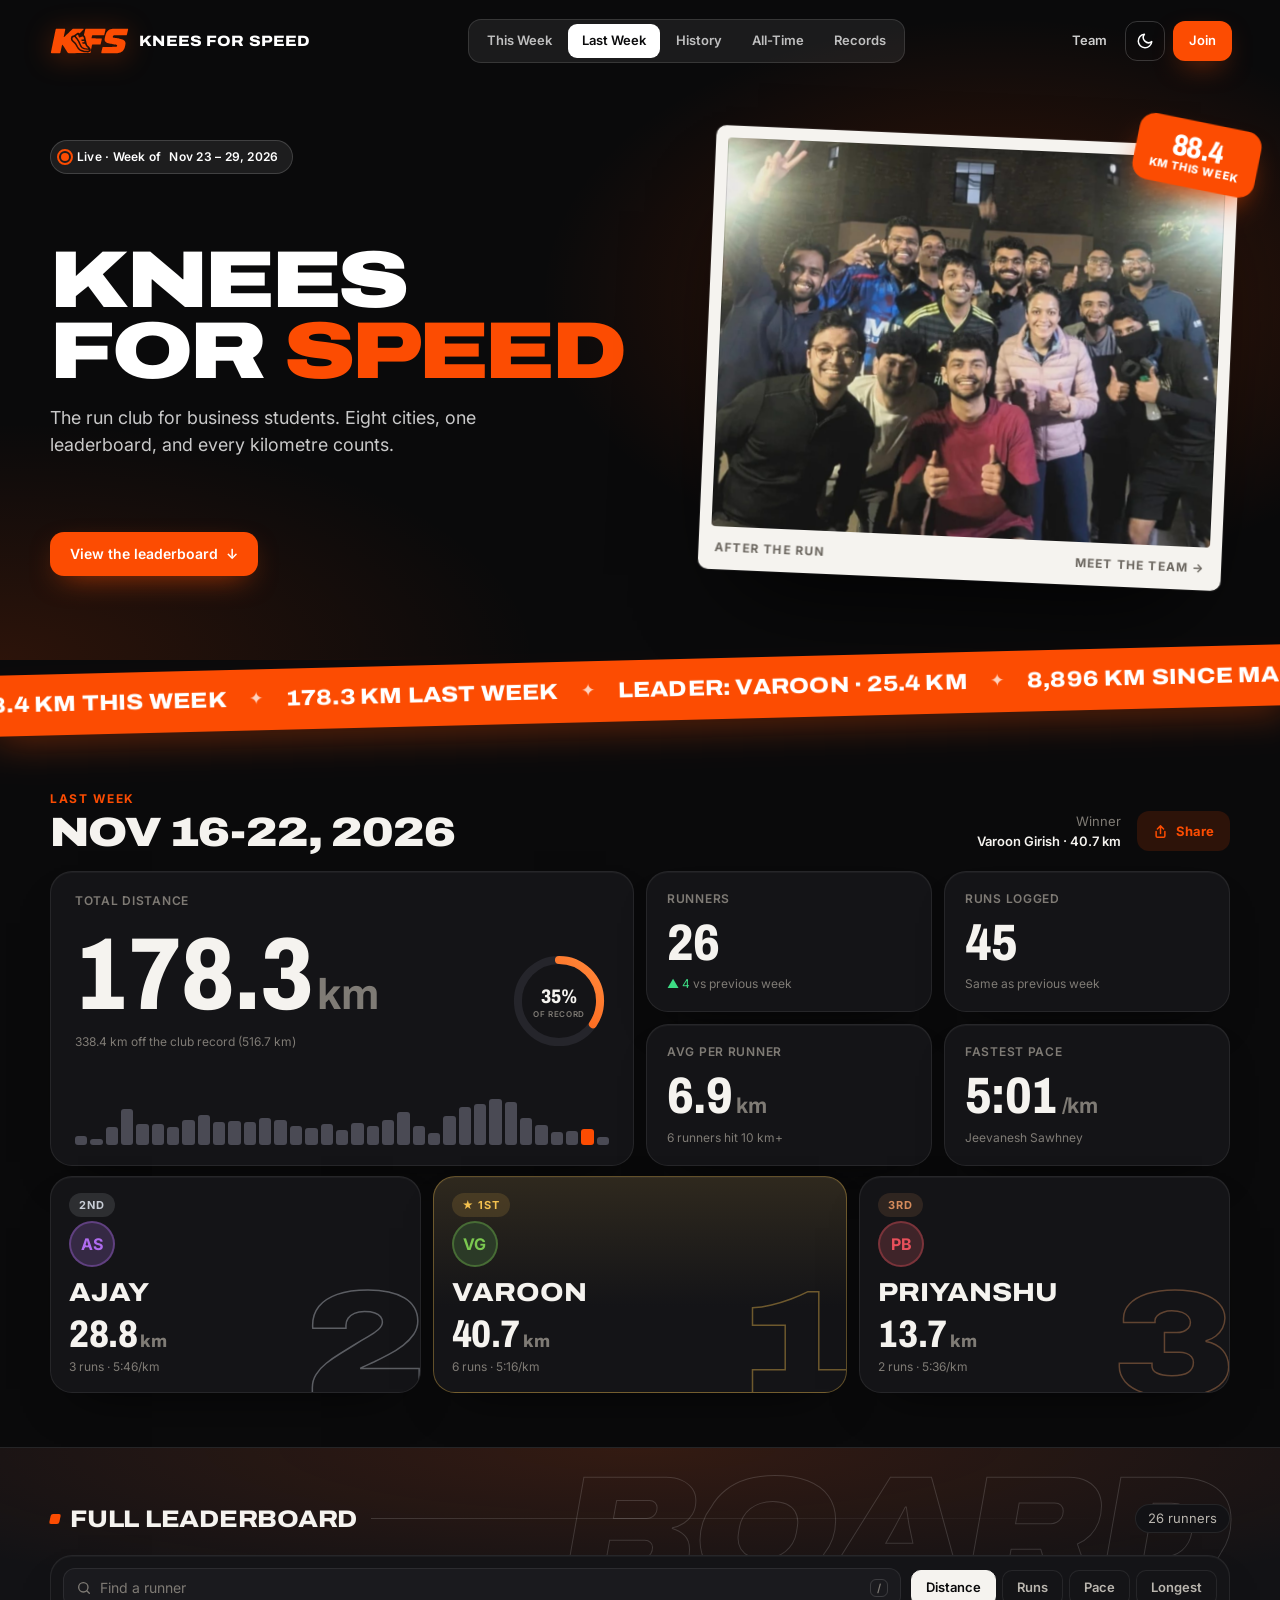
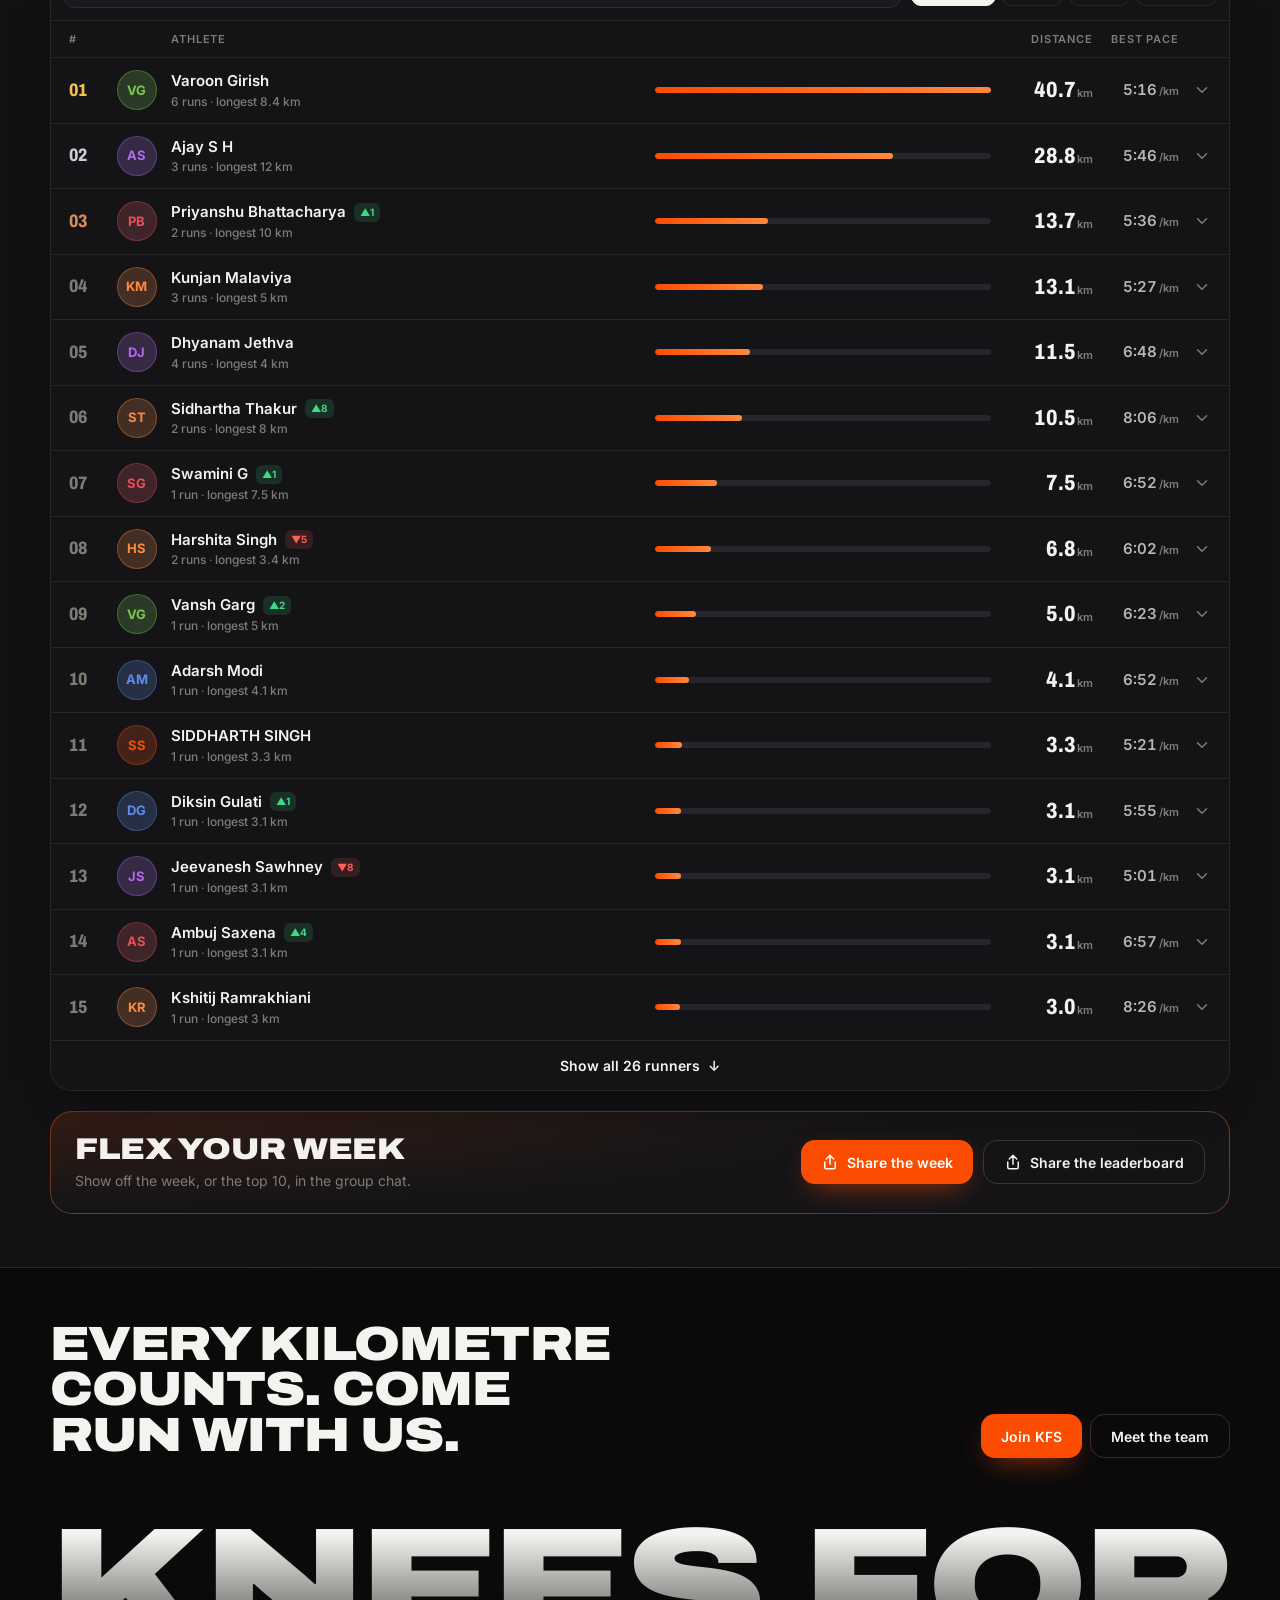
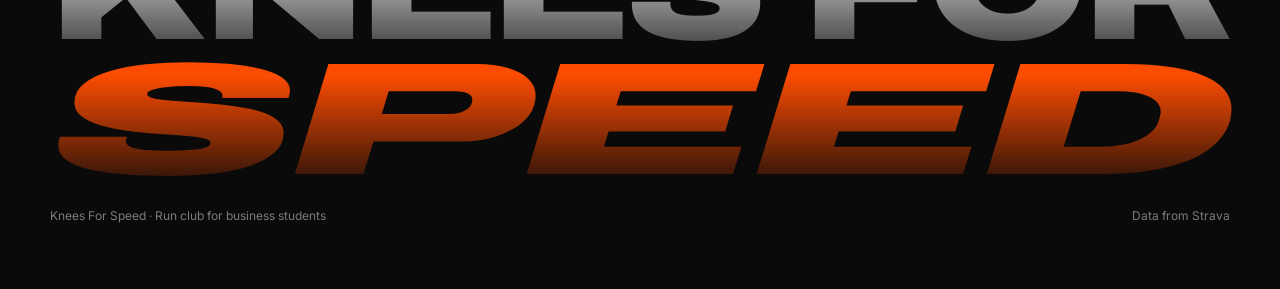
==== index.html @ 9048d0c8 "auto: leaderboard update 2026-11-26" ====
<!DOCTYPE html>
<html lang="en" data-theme="dark">
<head>
<meta charset="UTF-8">
<meta name="viewport" content="width=device-width, initial-scale=1.0, viewport-fit=cover">
<title>Knees For Speed – Leaderboard</title>
<meta name="description" content="Knees For Speed: the run club for business students. Weekly leaderboard, club records and all-time stats.">
<meta name="theme-color" content="#0A0A0B">
<link rel="icon" type="image/svg+xml" href="assets/brand/kfs-icon.svg">
<link rel="icon" type="image/png" sizes="32x32" href="assets/brand/kfs-icon-32.png">
<link rel="apple-touch-icon" href="assets/brand/kfs-icon-180.png">
<script>try{var t=localStorage.getItem('kfs2-theme');if(t){document.documentElement.dataset.theme=t;if(t==='light'){var m=document.querySelector('meta[name="theme-color"]');if(m)m.content='#F4F1EC'}}}catch(e){}</script>
<script>try{if(!sessionStorage.getItem('kfs2-intro')&&!matchMedia('(prefers-reduced-motion: reduce)').matches){document.documentElement.classList.add('intro');setTimeout(function(){document.documentElement.classList.remove('intro','intro-leaving')},8000)}}catch(e){}</script>
<!-- Google Analytics: only on the real domain, so localhost previews don't skew stats -->
<script>
  if (location.hostname.endsWith('kneesforspeed.com')) {
    var s = document.createElement('script'); s.async = true; s.src = 'https://www.googletagmanager.com/gtag/js?id=G-J4LDVH8261'; document.head.appendChild(s);
    window.dataLayer = window.dataLayer || [];
    function gtag(){dataLayer.push(arguments);}
    gtag('js', new Date()); gtag('config', 'G-J4LDVH8261');
  }
</script>
<meta property="og:title" content="Knees For Speed – Weekly Leaderboard">
<meta property="og:description" content="Run club for business students. See this week's rankings.">
<meta property="og:image" content="https://github.com/user-attachments/assets/1ad6ab01-41c3-4ac3-8b93-d60dc85ade84">
<meta property="og:url" content="https://kneesforspeed.com">
<meta property="og:type" content="website">
<link rel="preconnect" href="https://fonts.googleapis.com">
<link rel="preconnect" href="https://fonts.gstatic.com" crossorigin>
<link href="https://fonts.googleapis.com/css2?family=Archivo:ital,wdth,wght@0,62..125,400..900;1,62..125,400..900&family=Inter:wght@400;500;600;700&display=swap" rel="stylesheet">
<link rel="stylesheet" href="assets/kfs2.css?v=20261011b">
</head>
<body>
<!-- intro: logo reveal that flies into the nav (assets/intro.js); shown once per visit -->
<div class="intro-screen" aria-hidden="true">
  <div class="intro-lines"><i></i><i></i><i></i><i></i><i></i></div>
  <div class="intro-stage">
    <div class="intro-mark"><img src="assets/brand/kfs-logo.svg" alt="" width="613" height="201"><span class="intro-streak"></span></div>
    <div class="intro-bar"><i></i></div>
  </div>
</div>
<div class="progress" aria-hidden="true"></div>
<div class="top-blur" aria-hidden="true"><i></i><i></i><i></i></div>

<header class="nav">
  <a class="brand" href="./" data-route="home" aria-label="Knees For Speed home">
    <img class="brand-logo" src="assets/brand/kfs-logo.svg" alt="KFS" width="80" height="26"><span class="brand-word">Knees For Speed</span>
  </a>
  <nav class="tabs" data-tabs role="tablist" aria-label="Leaderboards">
    <span class="tabs-ind" aria-hidden="true"></span>
    <button class="tab" role="tab" data-route="this-week">This Week</button>
    <button class="tab" role="tab" data-route="last-week">Last Week</button>
    <button class="tab" role="tab" data-route="history">History</button>
    <button class="tab" role="tab" data-route="all-time">All-Time</button>
    <button class="tab" role="tab" data-route="records">Records</button>
  </nav>
  <div class="nav-actions">
    <a class="nav-team" href="team.html">Team</a>
    <button class="icon-btn" data-theme-toggle aria-label="Switch light / dark mode" title="Morning run mode">
      <svg class="theme-moon" viewBox="0 0 24 24" fill="none" stroke="currentColor" stroke-width="2" stroke-linecap="round" stroke-linejoin="round"><path d="M21 12.8A9 9 0 1 1 11.2 3a7 7 0 0 0 9.8 9.8z"/></svg>
      <svg class="theme-sun" viewBox="0 0 24 24" fill="none" stroke="currentColor" stroke-width="2" stroke-linecap="round"><circle cx="12" cy="12" r="4"/><path d="M12 2v2M12 20v2M4.9 4.9l1.4 1.4M17.7 17.7l1.4 1.4M2 12h2M20 12h2M4.9 19.1l1.4-1.4M17.7 6.3l1.4-1.4"/></svg>
    </button>
    <button class="btn btn-primary btn-sm magnetic" data-open="join">Join</button>
  </div>
</header>

<section class="hero" aria-label="Knees For Speed">
  <div class="hero-inner">
    <div class="hero-copy">
      <div class="live-chip fade-up" style="--d:.1s"><span class="pulse"></span>Live · Week of <span data-badge></span></div>
      <div class="hero-head">
        <h1 class="hero-title" data-split data-fit-title="196" aria-label="Knees For Speed">
          <span class="line" aria-hidden="true">Knees</span>
          <span class="line" aria-hidden="true">For <span class="accent">Speed</span></span>
        </h1>
        <p class="hero-sub fade-up" style="--d:.7s">The run club for business students. Eight cities, one leaderboard, and every kilometre counts.</p>
      </div>
      <div class="hero-ctas fade-up" style="--d:.85s">
        <a class="btn btn-primary magnetic" href="./" data-route="home">View the leaderboard <span class="arrow">↓</span></a>
      </div>
    </div>
    <figure class="hero-frame">
      <img src="images/hero-group.jpg" alt="Runners from a KFS group run" width="1079" height="841" fetchpriority="high" onerror="this.closest('figure').remove()">
      <figcaption><span>After the run</span><a class="frame-link" href="team.html">Meet the team →</a></figcaption>
      <span class="frame-sticker" data-hero-stat></span>
    </figure>
  </div>
</section>

<div class="marquee" aria-hidden="true"><div class="marquee-track" id="marquee-track"></div></div>

<main class="main" id="main">
  <section class="view" id="view-week" data-view="week" aria-label="This week"></section>
  <section class="view" id="view-last" data-view="last" aria-label="Last week"></section>
  <section class="view" id="view-history" data-view="history" aria-label="History"></section>
  <section class="view" id="view-alltime" data-view="alltime" aria-label="All-time"></section>
  <section class="view" id="view-records" data-view="records" aria-label="Records"></section>
</main>

<footer class="footer">
  <div class="footer-inner">
    <div class="footer-top">
      <div class="footer-cta">Every kilometre counts. Come run with us.</div>
      <div class="footer-links">
        <button class="btn btn-primary magnetic" data-open="join">Join KFS</button>
        <a class="btn btn-ghost" href="team.html">Meet the team</a>
      </div>
    </div>
    <div class="footer-word" aria-hidden="true"><span class="fw-line" data-fit>Knees For</span><span class="fw-line" data-fit="stretch">Speed</span></div>
    <div class="footer-meta"><span>Knees For Speed · Run club for business students</span><span>Data from Strava</span></div>
  </div>
</footer>

<nav class="tabbar" data-tabs role="tablist" aria-label="Leaderboards">
  <span class="tabbar-ind" aria-hidden="true"></span>
  <button class="tb" role="tab" data-route="this-week"><svg viewBox="0 0 24 24" fill="none" stroke="currentColor" stroke-width="1.8" stroke-linecap="round" stroke-linejoin="round"><path d="M13 4a1.5 1.5 0 1 0 3 0 1.5 1.5 0 0 0-3 0M7 21l3-4 2.5 1L14 14l3 2 3-1M9.5 12 11 8l3.5 1.5L17 13M11 8 7 9.5 6 13"/></svg>This week</button>
  <button class="tb" role="tab" data-route="last-week"><svg viewBox="0 0 24 24" fill="none" stroke="currentColor" stroke-width="1.8" stroke-linecap="round" stroke-linejoin="round"><path d="M3 12a9 9 0 1 0 3-6.7L3 8"/><path d="M3 3v5h5M12 7v5l3 2"/></svg>Last week</button>
  <button class="tb" role="tab" data-route="history"><svg viewBox="0 0 24 24" fill="none" stroke="currentColor" stroke-width="1.8" stroke-linecap="round"><path d="M4 20V10M10 20V4M16 20v-8M22 20H2"/></svg>History</button>
  <button class="tb" role="tab" data-route="all-time"><svg viewBox="0 0 24 24" fill="none" stroke="currentColor" stroke-width="1.8" stroke-linecap="round" stroke-linejoin="round"><circle cx="12" cy="12" r="9"/><path d="M3 12h18M12 3a14 14 0 0 1 0 18M12 3a14 14 0 0 0 0 18"/></svg>All-time</button>
  <button class="tb" role="tab" data-route="records"><svg viewBox="0 0 24 24" fill="none" stroke="currentColor" stroke-width="1.8" stroke-linecap="round" stroke-linejoin="round"><path d="M8 21h8M12 17v4M7 4h10v5a5 5 0 0 1-10 0V4zM17 6h3v1a3 3 0 0 1-3 3M7 6H4v1a3 3 0 0 0 3 3"/></svg>Records</button>
</nav>

<div class="sheet-overlay" id="join" role="dialog" aria-modal="true" aria-labelledby="join-title">
  <div class="sheet" tabindex="-1">
    <div class="sheet-grab" aria-hidden="true"></div>
    <button class="icon-btn sheet-close" data-close aria-label="Close"><svg viewBox="0 0 24 24" fill="none" stroke="currentColor" stroke-width="2" stroke-linecap="round"><path d="M18 6 6 18M6 6l12 12"/></svg></button>
    <div class="sheet-title" id="join-title">Join KFS</div>
    <div class="sheet-sub">Business school run club · 8 cities · growing weekly</div>
    <a class="join-opt" href="https://strava.app.link/9Sa62cOuVYb" target="_blank" rel="noopener" style="--c:#FC4C02">
      <span class="join-ico"><svg viewBox="0 0 24 24" fill="#FC4C02"><path d="M15.387 17.944l-2.089-4.116h-3.065L15.387 24l5.15-10.172h-3.066m-7.008-5.599l2.836 5.598h4.172L10.463 0l-7 13.828h4.169"/></svg></span>
      <span class="join-txt"><b>Join the leaderboard</b><span>Follow KFS on Strava. Your runs get tracked automatically.</span></span>
      <span class="join-arrow">→</span>
    </a>
    <a class="join-opt" href="https://chat.whatsapp.com/DvPdRcacuMw9NPap6H95aM?mode=hqrt3" target="_blank" rel="noopener" style="--c:#25D366">
      <span class="join-ico"><svg viewBox="0 0 24 24" fill="#25D366"><path d="M17.472 14.382c-.297-.149-1.758-.867-2.03-.967-.273-.099-.471-.148-.67.15-.197.297-.767.966-.94 1.164-.173.199-.347.223-.644.075-.297-.15-1.255-.463-2.39-1.475-.883-.788-1.48-1.761-1.653-2.059-.173-.297-.018-.458.13-.606.134-.133.298-.347.446-.52.149-.174.198-.298.298-.497.099-.198.05-.371-.025-.52-.075-.149-.669-1.612-.916-2.207-.242-.579-.487-.5-.669-.51-.173-.008-.371-.01-.57-.01-.198 0-.52.074-.792.372-.272.297-1.04 1.016-1.04 2.479 0 1.462 1.065 2.875 1.213 3.074.149.198 2.096 3.2 5.077 4.487.709.306 1.262.489 1.694.625.712.227 1.36.195 1.871.118.571-.085 1.758-.719 2.006-1.413.248-.694.248-1.289.173-1.413-.074-.124-.272-.198-.57-.347m-5.421 7.403h-.004a9.87 9.87 0 01-5.031-1.378l-.361-.214-3.741.982.998-3.648-.235-.374a9.86 9.86 0 01-1.51-5.26c.001-5.45 4.436-9.884 9.888-9.884 2.64 0 5.122 1.03 6.988 2.898a9.825 9.825 0 012.893 6.994c-.003 5.45-4.437 9.884-9.885 9.884m8.413-18.297A11.815 11.815 0 0012.05 0C5.495 0 .16 5.335.157 11.892c0 2.096.547 4.142 1.588 5.945L.057 24l6.305-1.654a11.882 11.882 0 005.683 1.448h.005c6.554 0 11.89-5.335 11.893-11.893a11.821 11.821 0 00-3.48-8.413z"/></svg></span>
      <span class="join-txt"><b>Weekly updates</b><span>WhatsApp community for leaderboard drops and run chat.</span></span>
      <span class="join-arrow">→</span>
    </a>
    <a class="join-opt" href="https://www.instagram.com/knees_for_speed_" target="_blank" rel="noopener" style="--c:#E1306C">
      <span class="join-ico"><svg viewBox="0 0 24 24" fill="#E1306C"><path d="M12 2.163c3.204 0 3.584.012 4.85.07 3.252.148 4.771 1.691 4.919 4.919.058 1.265.069 1.645.069 4.849 0 3.205-.012 3.584-.069 4.849-.149 3.225-1.664 4.771-4.919 4.919-1.266.058-1.644.07-4.85.07-3.204 0-3.584-.012-4.849-.07-3.26-.149-4.771-1.699-4.919-4.92-.058-1.265-.07-1.644-.07-4.849 0-3.204.013-3.583.07-4.849.149-3.227 1.664-4.771 4.919-4.919 1.266-.057 1.645-.069 4.849-.069zm0-2.163c-3.259 0-3.667.014-4.947.072-4.358.2-6.78 2.618-6.98 6.98-.059 1.281-.073 1.689-.073 4.948 0 3.259.014 3.668.072 4.948.2 4.358 2.618 6.78 6.98 6.98 1.281.058 1.689.072 4.948.072 3.259 0 3.668-.014 4.948-.072 4.354-.2 6.782-2.618 6.979-6.98.059-1.28.073-1.689.073-4.948 0-3.259-.014-3.667-.072-4.947-.196-4.354-2.617-6.78-6.979-6.98-1.281-.059-1.69-.073-4.949-.073zm0 5.838c-3.403 0-6.162 2.759-6.162 6.162s2.759 6.163 6.162 6.163 6.162-2.759 6.162-6.163c0-3.403-2.759-6.162-6.162-6.162zm0 10.162c-2.209 0-4-1.79-4-4 0-2.209 1.791-4 4-4s4 1.791 4 4c0 2.21-1.791 4-4 4zm6.406-11.845c-.796 0-1.441.645-1.441 1.44s.645 1.44 1.441 1.44c.795 0 1.439-.645 1.439-1.44s-.644-1.44-1.439-1.44z"/></svg></span>
      <span class="join-txt"><b>Run stories &amp; content</b><span>Run posts, race recaps and club life on Instagram.</span></span>
      <span class="join-arrow">→</span>
    </a>
  </div>
</div>

<!-- share sheet: preview of the week's share card (assets/share.js) -->
<div class="sheet-overlay" id="share" role="dialog" aria-modal="true" aria-labelledby="share-title">
  <div class="sheet share-sheet" tabindex="-1">
    <div class="sheet-grab" aria-hidden="true"></div>
    <button class="icon-btn sheet-close" data-close aria-label="Close"><svg viewBox="0 0 24 24" fill="none" stroke="currentColor" stroke-width="2" stroke-linecap="round"><path d="M18 6 6 18M6 6l12 12"/></svg></button>
    <div class="sheet-title" id="share-title">Flex your week</div>
    <div class="sheet-sub" data-share-sub>Post it, save it, or share it to the family group chat.</div>
    <div class="seg share-seg" role="group" aria-label="Which image" data-share-seg hidden></div>
    <div class="share-preview">
      <button class="icon-btn share-arrow prev" type="button" data-style-prev aria-label="Previous design"><svg viewBox="0 0 24 24" fill="none" stroke="currentColor" stroke-width="2" stroke-linecap="round" stroke-linejoin="round"><path d="m15 18-6-6 6-6"/></svg></button>
      <img data-share-img alt="" draggable="false">
      <button class="icon-btn share-arrow next" type="button" data-style-next aria-label="Next design"><svg viewBox="0 0 24 24" fill="none" stroke="currentColor" stroke-width="2" stroke-linecap="round" stroke-linejoin="round"><path d="m9 18 6-6-6-6"/></svg></button>
    </div>
    <div class="share-pager"><span class="share-dots" data-style-dots></span><span data-style-name aria-live="polite"></span></div>
    <div class="share-actions">
      <button class="btn btn-primary" data-share-native hidden><svg viewBox="0 0 24 24" fill="none" stroke="currentColor" stroke-width="2" stroke-linecap="round" stroke-linejoin="round"><path d="M12 3v12M7 8l5-5 5 5"/><path d="M5 12v7a2 2 0 0 0 2 2h10a2 2 0 0 0 2-2v-7"/></svg>Share</button>
      <button class="btn btn-ghost" data-share-save><svg viewBox="0 0 24 24" fill="none" stroke="currentColor" stroke-width="2" stroke-linecap="round" stroke-linejoin="round"><path d="M12 3v12M7 10l5 5 5-5"/><path d="M5 21h14"/></svg>Save</button>
      <button class="btn btn-ghost" data-share-copy hidden><svg viewBox="0 0 24 24" fill="none" stroke="currentColor" stroke-width="2" stroke-linecap="round" stroke-linejoin="round"><rect x="9" y="9" width="12" height="12" rx="2"/><path d="M5 15V5a2 2 0 0 1 2-2h10"/></svg>Copy</button>
    </div>
    <div class="share-note" data-share-note role="status"></div>
  </div>
</div>

<!-- Data anchors kept in the exact shape scripts/update_leaderboard.py expects
     (week badge + one card per archived week). Hidden; the app reads them. -->
<div id="data-src" hidden>
  <div class="week-badge"><span>Nov 23 – 29, 2026</span></div>
  <!-- hist-source:start -->
    <!-- Week of Oct 5 – 11, 2026 -->
    <!-- Week of Oct 12 – 18, 2026 -->
    <!-- Week of Oct 19 – 25, 2026 -->
    <!-- Week of Oct 26 – Nov 1, 2026 -->
    <!-- Week of Nov 2 – 8, 2026 -->
    <!-- Week of Nov 9 – 15, 2026 -->
    <!-- Week of Nov 16 – 22, 2026 -->
    <div class="hist-week-card" id="hist-week-nov16">
      <div class="hist-week-header" onclick="toggleHistWeek('hist-week-nov16')">
        <div>
          <div class="hist-week-title">Nov 16 – 22, 2026</div>
          <div class="hist-week-meta">
            <span><strong>26</strong> runners</span>
            <span><strong>178.3</strong> km total</span>
            <span><strong>45</strong> runs</span>
          </div>
        </div>
        <span class="hist-chevron">▼</span>
      </div>
      <div class="hist-week-body">
        <div class="board" style="border:none;border-radius:0">
          <div class="board-header">
            <span></span><span>Athlete</span><span>Distance</span>
            <span>Pace</span><span class="col-elev">Elev.</span>
          </div>
          <div id="hist-body-nov16"></div>
        </div>
      </div>
    </div>

    <div class="hist-week-card" id="hist-week-nov9">
      <div class="hist-week-header" onclick="toggleHistWeek('hist-week-nov9')">
        <div>
          <div class="hist-week-title">Nov 9 – 15, 2026</div>
          <div class="hist-week-meta">
            <span><strong>22</strong> runners</span>
            <span><strong>156.1</strong> km total</span>
            <span><strong>45</strong> runs</span>
          </div>
        </div>
        <span class="hist-chevron">▼</span>
      </div>
      <div class="hist-week-body">
        <div class="board" style="border:none;border-radius:0">
          <div class="board-header">
            <span></span><span>Athlete</span><span>Distance</span>
            <span>Pace</span><span class="col-elev">Elev.</span>
          </div>
          <div id="hist-body-nov9"></div>
        </div>
      </div>
    </div>

    <div class="hist-week-card" id="hist-week-nov2">
      <div class="hist-week-header" onclick="toggleHistWeek('hist-week-nov2')">
        <div>
          <div class="hist-week-title">Nov 2 – 8, 2026</div>
          <div class="hist-week-meta">
            <span><strong>17</strong> runners</span>
            <span><strong>137.7</strong> km total</span>
            <span><strong>31</strong> runs</span>
          </div>
        </div>
        <span class="hist-chevron">▼</span>
      </div>
      <div class="hist-week-body">
        <div class="board" style="border:none;border-radius:0">
          <div class="board-header">
            <span></span><span>Athlete</span><span>Distance</span>
            <span>Pace</span><span class="col-elev">Elev.</span>
          </div>
          <div id="hist-body-nov2"></div>
        </div>
      </div>
    </div>

    <div class="hist-week-card" id="hist-week-oct26">
      <div class="hist-week-header" onclick="toggleHistWeek('hist-week-oct26')">
        <div>
          <div class="hist-week-title">Oct 26 – Nov 1, 2026</div>
          <div class="hist-week-meta">
            <span><strong>27</strong> runners</span>
            <span><strong>222.9</strong> km total</span>
            <span><strong>51</strong> runs</span>
          </div>
        </div>
        <span class="hist-chevron">▼</span>
      </div>
      <div class="hist-week-body">
        <div class="board" style="border:none;border-radius:0">
          <div class="board-header">
            <span></span><span>Athlete</span><span>Distance</span>
            <span>Pace</span><span class="col-elev">Elev.</span>
          </div>
          <div id="hist-body-oct26"></div>
        </div>
      </div>
    </div>

    <div class="hist-week-card" id="hist-week-oct19">
      <div class="hist-week-header" onclick="toggleHistWeek('hist-week-oct19')">
        <div>
          <div class="hist-week-title">Oct 19 – 25, 2026</div>
          <div class="hist-week-meta">
            <span><strong>29</strong> runners</span>
            <span><strong>297.9</strong> km total</span>
            <span><strong>60</strong> runs</span>
          </div>
        </div>
        <span class="hist-chevron">▼</span>
      </div>
      <div class="hist-week-body">
        <div class="board" style="border:none;border-radius:0">
          <div class="board-header">
            <span></span><span>Athlete</span><span>Distance</span>
            <span>Pace</span><span class="col-elev">Elev.</span>
          </div>
          <div id="hist-body-oct19"></div>
        </div>
      </div>
    </div>

    <div class="hist-week-card" id="hist-week-oct12">
      <div class="hist-week-header" onclick="toggleHistWeek('hist-week-oct12')">
        <div>
          <div class="hist-week-title">Oct 12 – 18, 2026</div>
          <div class="hist-week-meta">
            <span><strong>46</strong> runners</span>
            <span><strong>480.7</strong> km total</span>
            <span><strong>102</strong> runs</span>
          </div>
        </div>
        <span class="hist-chevron">▼</span>
      </div>
      <div class="hist-week-body">
        <div class="board" style="border:none;border-radius:0">
          <div class="board-header">
            <span></span><span>Athlete</span><span>Distance</span>
            <span>Pace</span><span class="col-elev">Elev.</span>
          </div>
          <div id="hist-body-oct12"></div>
        </div>
      </div>
    </div>

    <div class="hist-week-card" id="hist-week-oct5">
      <div class="hist-week-header" onclick="toggleHistWeek('hist-week-oct5')">
        <div>
          <div class="hist-week-title">Oct 5 – 11, 2026</div>
          <div class="hist-week-meta">
            <span><strong>48</strong> runners</span>
            <span><strong>516.7</strong> km total</span>
            <span><strong>121</strong> runs</span>
          </div>
        </div>
        <span class="hist-chevron">▼</span>
      </div>
      <div class="hist-week-body">
        <div class="board" style="border:none;border-radius:0">
          <div class="board-header">
            <span></span><span>Athlete</span><span>Distance</span>
            <span>Pace</span><span class="col-elev">Elev.</span>
          </div>
          <div id="hist-body-oct5"></div>
        </div>
      </div>
    </div>

    <div class="hist-week-card" id="hist-week-sep28"><div class="hist-week-title">Sep 28 – Oct 4, 2026</div></div>
    <div class="hist-week-card" id="hist-week-sep21"><div class="hist-week-title">Sep 21 – 27, 2026</div></div>
    <div class="hist-week-card" id="hist-week-sep14"><div class="hist-week-title">Sep 14 – 20, 2026</div></div>
    <div class="hist-week-card" id="hist-week-sep7"><div class="hist-week-title">Sep 7 – 13, 2026</div></div>
    <div class="hist-week-card" id="hist-week-aug24"><div class="hist-week-title">Aug 24 – 30, 2026</div></div>
    <div class="hist-week-card" id="hist-week-aug17"><div class="hist-week-title">Aug 17 – 23, 2026</div></div>
    <div class="hist-week-card" id="hist-week-aug10"><div class="hist-week-title">Aug 10 – 16, 2026</div></div>
    <div class="hist-week-card" id="hist-week-aug3"><div class="hist-week-title">Aug 3 – 9, 2026</div></div>
    <div class="hist-week-card" id="hist-week-jul27"><div class="hist-week-title">Jul 27 – Aug 2, 2026</div></div>
    <div class="hist-week-card" id="hist-week-jul20"><div class="hist-week-title">Jul 20 – 26, 2026</div></div>
    <div class="hist-week-card" id="hist-week-jul13"><div class="hist-week-title">Jul 13 – 19, 2026</div></div>
    <div class="hist-week-card" id="hist-week-jul6"><div class="hist-week-title">Jul 6 – 12, 2026</div></div>
    <div class="hist-week-card" id="hist-week-jun29"><div class="hist-week-title">Jun 29 – Jul 5, 2026</div></div>
    <div class="hist-week-card" id="hist-week-jun22"><div class="hist-week-title">Jun 22 – 28, 2026</div></div>
    <div class="hist-week-card" id="hist-week-jun15"><div class="hist-week-title">Jun 15 – 21, 2026</div></div>
    <div class="hist-week-card" id="hist-week-jun8"><div class="hist-week-title">Jun 8 – 14, 2026</div></div>
    <div class="hist-week-card" id="hist-week-jun1"><div class="hist-week-title">Jun 1 – 7, 2026</div></div>
    <div class="hist-week-card" id="hist-week-may25"><div class="hist-week-title">May 25 – 31, 2026</div></div>
    <div class="hist-week-card" id="hist-week-may18"><div class="hist-week-title">May 18 – 24, 2026</div></div>
    <div class="hist-week-card" id="hist-week-may11"><div class="hist-week-title">May 11 – 17, 2026</div></div>
    <div class="hist-week-card" id="hist-week-may4"><div class="hist-week-title">May 4 – 10, 2026</div></div>
    <div class="hist-week-card" id="hist-week-apr27"><div class="hist-week-title">Apr 27 – May 3, 2026</div></div>
    <div class="hist-week-card" id="hist-week-apr20"><div class="hist-week-title">Apr 20 – 26, 2026</div></div>
    <div class="hist-week-card" id="hist-week-apr13"><div class="hist-week-title">Apr 13 – 19, 2026</div></div>
    <div class="hist-week-card" id="hist-week-apr6"><div class="hist-week-title">Apr 6 – 12, 2026</div></div>
    <div class="hist-week-card" id="hist-week-mar30"><div class="hist-week-title">Mar 30 – Apr 5, 2026</div></div>
    <div class="hist-week-card" id="hist-week-mar23"><div class="hist-week-title">Mar 23 – 29, 2026</div></div>  <!-- hist-source:end -->
</div>

<script>
const hofData = {
  speed: {
    "5K":  [{name:"Sidharth Nair",time:1239,timeStr:"20:39",pace:"4:07/km",attempts:[{timeStr:"20:39",pace:"4:07/km"},{timeStr:"21:58",pace:"4:23/km"},{timeStr:"22:32",pace:"4:29/km"},{timeStr:"23:39",pace:"4:43/km"},{timeStr:"23:47",pace:"4:45/km"}]},{name:"Swamini G",time:1359,timeStr:"22:39",pace:"4:31/km",attempts:[{timeStr:"22:39",pace:"4:31/km"},{timeStr:"26:03",pace:"5:12/km"},{timeStr:"29:18",pace:"5:50/km"},{timeStr:"31:13",pace:"6:11/km"},{timeStr:"32:28",pace:"6:28/km"}]},{name:"Bhargav Kumare",time:1380,timeStr:"23:00",pace:"4:36/km",attempts:[{timeStr:"23:00",pace:"4:36/km"},{timeStr:"24:00",pace:"4:48/km"},{timeStr:"26:36",pace:"5:05/km"},{timeStr:"27:00",pace:"4:49/km"},{timeStr:"39:35",pace:"7:55/km"}]},{name:"Abhishek Singh",time:1410,timeStr:"23:30",pace:"4:42/km",attempts:[{timeStr:"23:30",pace:"4:42/km"},{timeStr:"23:47",pace:"4:42/km"},{timeStr:"24:09",pace:"4:38/km"},{timeStr:"24:17",pace:"4:50/km"},{timeStr:"24:23",pace:"4:51/km"}]},{name:"varoon girish",time:1464,timeStr:"24:24",pace:"4:51/km",attempts:[{timeStr:"24:24",pace:"4:51/km"},{timeStr:"24:39",pace:"4:55/km"},{timeStr:"26:30",pace:"5:17/km"},{timeStr:"26:49",pace:"5:21/km"},{timeStr:"34:22",pace:"6:39/km"}]},{name:"Aditya Mudgal",time:1483,timeStr:"24:43",pace:"4:55/km",attempts:[{timeStr:"24:43",pace:"4:55/km"},{timeStr:"26:31",pace:"5:15/km"},{timeStr:"27:31",pace:"5:29/km"},{timeStr:"27:42",pace:"5:30/km"},{timeStr:"29:37",pace:"5:51/km"}]},{name:"Raj Thakrar",time:1497,timeStr:"24:57",pace:"4:59/km",attempts:[{timeStr:"24:57",pace:"4:59/km"},{timeStr:"26:57",pace:"5:23/km"},{timeStr:"31:50",pace:"6:21/km"},{timeStr:"31:52",pace:"6:22/km"},{timeStr:"32:24",pace:"6:24/km"}]},{name:"Jeevanesh Sawhney",time:1498,timeStr:"24:58",pace:"4:59/km",attempts:[{timeStr:"24:58",pace:"4:59/km"},{timeStr:"28:09",pace:"5:28/km"},{timeStr:"30:08",pace:"6:00/km"}]}],
    "10K": [{name:"Sidharth Nair",time:2866,timeStr:"47:46",pace:"4:46/km",attempts:[{timeStr:"47:46",pace:"4:46/km"},{timeStr:"49:23",pace:"4:55/km"},{timeStr:"49:42",pace:"4:57/km"},{timeStr:"49:51",pace:"4:58/km"},{timeStr:"52:10",pace:"5:12/km"}]},{name:"Abhishek Singh",time:2905,timeStr:"48:25",pace:"4:50/km",attempts:[{timeStr:"48:25",pace:"4:50/km"},{timeStr:"50:14",pace:"5:13/km"},{timeStr:"57:41",pace:"5:41/km"},{timeStr:"1:02:52",pace:"6:10/km"}]},{name:"Rishendra Chauhan",time:3128,timeStr:"52:08",pace:"5:12/km",attempts:[{timeStr:"52:08",pace:"5:12/km"},{timeStr:"54:49",pace:"5:28/km"},{timeStr:"55:38",pace:"5:33/km"},{timeStr:"56:07",pace:"5:36/km"},{timeStr:"1:00:00",pace:"5:59/km"}]},{name:"Bhargav Kumare",time:3233,timeStr:"53:53",pace:"5:22/km",attempts:[{timeStr:"53:53",pace:"5:22/km"},{timeStr:"55:22",pace:"5:31/km"},{timeStr:"57:14",pace:"5:43/km"},{timeStr:"58:02",pace:"5:47/km"},{timeStr:"59:20",pace:"5:54/km"}]},{name:"Niranjan Neelakantan",time:3317,timeStr:"55:17",pace:"5:31/km",attempts:[{timeStr:"55:17",pace:"5:31/km"},{timeStr:"1:00:37",pace:"6:03/km"},{timeStr:"1:01:10",pace:"6:02/km"},{timeStr:"1:05:40",pace:"6:33/km"}]},{name:"Priyanshu Bhattacharya",time:3366,timeStr:"56:06",pace:"5:36/km",attempts:[{timeStr:"56:06",pace:"5:36/km"}]},{name:"Jeevanesh Sawhney",time:3401,timeStr:"56:41",pace:"5:30/km",attempts:[{timeStr:"56:41",pace:"5:30/km"}]},{name:"Raj Thakrar",time:3416,timeStr:"56:56",pace:"5:41/km",attempts:[{timeStr:"56:56",pace:"5:41/km"},{timeStr:"1:00:00",pace:"6:00/km"},{timeStr:"2:18:00",pace:"13:24/km"}]}],
    "21K": [{name:"Sidharth Nair",time:5901,timeStr:"1:38:21",pace:"4:33/km",attempts:[{timeStr:"1:38:21",pace:"4:33/km"},{timeStr:"1:41:42",pace:"4:49/km"},{timeStr:"1:44:23",pace:"4:56/km"},{timeStr:"1:47:32",pace:"5:05/km"},{timeStr:"1:57:49",pace:"5:34/km"}]},{name:"varoon girish",time:6859,timeStr:"1:54:19",pace:"5:20/km",attempts:[{timeStr:"1:54:19",pace:"5:20/km"}]},{name:"Rishendra Chauhan",time:7226,timeStr:"2:00:26",pace:"5:42/km",attempts:[{timeStr:"2:00:26",pace:"5:42/km"}]},{name:"Ashok Kumar",time:7537,timeStr:"2:05:37",pace:"5:57/km",attempts:[{timeStr:"2:05:37",pace:"5:57/km"}]},{name:"Bhargav Kumare",time:8095,timeStr:"2:14:55",pace:"6:23/km",attempts:[{timeStr:"2:14:55",pace:"6:23/km"}]},{name:"Rachit Mittal",time:8149,timeStr:"2:15:49",pace:"6:20/km",attempts:[{timeStr:"2:15:49",pace:"6:20/km"}]},{name:"Anurup De",time:8409,timeStr:"2:20:09",pace:"6:31/km",attempts:[{timeStr:"2:20:09",pace:"6:31/km"},{timeStr:"2:41:21",pace:"7:37/km"}]},{name:"Swamini G",time:8467,timeStr:"2:21:07",pace:"6:37/km",attempts:[{timeStr:"2:21:07",pace:"6:37/km"}]}],
    "42K": [{name:"Bhargav Kumare",time:17431,timeStr:"4:50:31",pace:"6:38/km",attempts:[{timeStr:"4:50:31",pace:"6:38/km"}]}]
  },
  individual: {
    longestRun:   [{name:"Bhargav Kumare",val:43.8},{name:"Mihir Pandit",val:27.4},{name:"Sakha Ghotekar",val:23.0}],
    mostKmWeek:   [{name:"varoon girish",val:75.6,week:"Oct 19 – 25, 2026"},{name:"Swadit Chandan",val:52.0,week:"Sep 28 – Oct 4, 2026"},{name:"Bhargav Kumare",val:50.3,week:"Apr 6 – 12, 2026"}],
    mostRunsWeek: [{name:"Devansh Sukhani",val:9,week:"Jun 29 – Jul 5, 2026"},{name:"Saksham G",val:9,week:"Jun 1 – 7, 2026"},{name:"varoon girish",val:8,week:"Oct 19 – 25, 2026"}],
    mostWeeks:    [{name:"Ashok Kumar",val:28},{name:"Rishendra Chauhan",val:26},{name:"Srijan Shrey",val:24}]
  },
  club: {
    bestWeekKm:  {val:516.7,runners:48,week:"Oct 5 – 11, 2026"},
    mostRunners: {val:48,km:516.7,week:"Oct 5 – 11, 2026"}
  }
};
const athletes = [
  { name: "varoon girish", distance: 25.4, runs: 3, longest: 10.2, pace: "5:34", paceVal: 334, avgPace: "5:47", avgPaceVal: 347, elev: "84m", color: "#FC4C02" },
  { name: "Kaushik Karmarkar", distance: 16.8, runs: 1, longest: 16.8, pace: "9:21", paceVal: 561, avgPace: "9:21", avgPaceVal: 561, elev: "272m", color: "#e05c00" },
  { name: "Jeevanesh Sawhney", distance: 6.1, runs: 2, longest: 5.0, pace: "4:52", paceVal: 292, avgPace: "4:57", avgPaceVal: 297, elev: "19m", color: "#d45a00" },
  { name: "Kshitij Ramrakhiani", distance: 5.0, runs: 1, longest: 5.0, pace: "7:12", paceVal: 432, avgPace: "7:12", avgPaceVal: 432, elev: "18m", color: "#c85500" },
  { name: "avaneesh d", distance: 5.0, runs: 1, longest: 5.0, pace: "7:44", paceVal: 464, avgPace: "7:44", avgPaceVal: 464, elev: "15m", color: "#bc5000" },
  { name: "Abhishek Singh", distance: 4.5, runs: 1, longest: 4.5, pace: "5:39", paceVal: 339, avgPace: "5:39", avgPaceVal: 339, elev: "54m", color: "#b04b00" },
  { name: "Sarthak Choudhary", distance: 4.4, runs: 1, longest: 4.4, pace: "5:41", paceVal: 341, avgPace: "5:41", avgPaceVal: 341, elev: "14m", color: "#a44600" },
  { name: "Rishendra Chauhan", distance: 4.1, runs: 1, longest: 4.1, pace: "7:18", paceVal: 438, avgPace: "7:18", avgPaceVal: 438, elev: "--", color: "#984100" },
  { name: "ANUBHAV SINGHAL", distance: 4.0, runs: 2, longest: 2.1, pace: "6:53", paceVal: 413, avgPace: "7:42", avgPaceVal: 462, elev: "8m", color: "#8c3c00" },
  { name: "Srijan Shrey", distance: 3.3, runs: 1, longest: 3.3, pace: "5:41", paceVal: 341, avgPace: "5:41", avgPaceVal: 341, elev: "11m", color: "#803700" },
  { name: "Samaksh Dhingra", distance: 2.5, runs: 1, longest: 2.5, pace: "6:15", paceVal: 375, avgPace: "6:15", avgPaceVal: 375, elev: "10m", color: "#7a3200" },
  { name: "Kunjan Malaviya", distance: 2.2, runs: 1, longest: 2.2, pace: "4:58", paceVal: 298, avgPace: "4:58", avgPaceVal: 298, elev: "7m", color: "#742d00" },
  { name: "Sumit Yadav", distance: 2.1, runs: 2, longest: 1.8, pace: "6:38", paceVal: 398, avgPace: "6:49", avgPaceVal: 409, elev: "12m", color: "#6e2800" },
  { name: "Ajay S H", distance: 1.5, runs: 1, longest: 1.5, pace: "6:21", paceVal: 381, avgPace: "6:21", avgPaceVal: 381, elev: "2m", color: "#682300" },
  { name: "Shivansh Agarwal", distance: 1.0, runs: 1, longest: 1.0, pace: "5:24", paceVal: 324, avgPace: "5:24", avgPaceVal: 324, elev: "4m", color: "#621e00" },
  { name: "Prabhveer Singh Khurana", distance: 0.5, runs: 1, longest: 0.5, pace: "6:04", paceVal: 364, avgPace: "6:04", avgPaceVal: 364, elev: "--", color: "#5c1900" }
];

const prevAthletes = ["varoon girish", "Kaushik Karmarkar", "Kshitij Ramrakhiani", "avaneesh d", "Sarthak Choudhary", "Rishendra Chauhan", "ANUBHAV SINGHAL", "Samaksh Dhingra", "Kunjan Malaviya", "Sumit Yadav", "Ajay S H", "Shivansh Agarwal", "Prabhveer Singh Khurana"];

const historicalWeeks = {
  "hist-week-nov16": {
    sortKey: "distance",
    athletes: [
      { name: "varoon girish", distance: 40.7, runs: 6, longest: 8.4, pace: "5:16", paceVal: 316, avgPace: "5:43", avgPaceVal: 343, elev: "212m" },
      { name: "Ajay S H", distance: 28.8, runs: 3, longest: 12.0, pace: "5:46", paceVal: 346, avgPace: "6:09", avgPaceVal: 369, elev: "74m" },
      { name: "Priyanshu Bhattacharya", distance: 13.7, runs: 2, longest: 10.0, pace: "5:36", paceVal: 336, avgPace: "5:46", avgPaceVal: 346, elev: "41m" },
      { name: "Kunjan Malaviya", distance: 13.1, runs: 3, longest: 5.0, pace: "5:27", paceVal: 327, avgPace: "5:32", avgPaceVal: 332, elev: "41m" },
      { name: "Dhyanam Jethva", distance: 11.5, runs: 4, longest: 4.0, pace: "6:48", paceVal: 408, avgPace: "6:55", avgPaceVal: 415, elev: "66m" },
      { name: "Sidhartha Thakur", distance: 10.5, runs: 2, longest: 8.0, pace: "8:06", paceVal: 486, avgPace: "8:31", avgPaceVal: 511, elev: "313m" },
      { name: "Swamini G", distance: 7.5, runs: 1, longest: 7.5, pace: "6:52", paceVal: 412, avgPace: "6:52", avgPaceVal: 412, elev: "38m" },
      { name: "Harshita Singh", distance: 6.8, runs: 2, longest: 3.4, pace: "6:02", paceVal: 362, avgPace: "6:04", avgPaceVal: 364, elev: "24m" },
      { name: "Vansh Garg", distance: 5.0, runs: 1, longest: 5.0, pace: "6:23", paceVal: 383, avgPace: "6:23", avgPaceVal: 383, elev: "113m" },
      { name: "Adarsh Modi", distance: 4.1, runs: 1, longest: 4.1, pace: "6:52", paceVal: 412, avgPace: "6:52", avgPaceVal: 412, elev: "28m" },
      { name: "SIDDHARTH SINGH", distance: 3.3, runs: 1, longest: 3.3, pace: "5:21", paceVal: 321, avgPace: "5:21", avgPaceVal: 321, elev: "11m" },
      { name: "Diksin Gulati", distance: 3.1, runs: 1, longest: 3.1, pace: "5:55", paceVal: 355, avgPace: "5:55", avgPaceVal: 355, elev: "7m" },
      { name: "Jeevanesh Sawhney", distance: 3.1, runs: 1, longest: 3.1, pace: "5:01", paceVal: 301, avgPace: "5:01", avgPaceVal: 301, elev: "7m" },
      { name: "Ambuj Saxena", distance: 3.1, runs: 1, longest: 3.1, pace: "6:57", paceVal: 417, avgPace: "6:57", avgPaceVal: 417, elev: "9m" },
      { name: "Kshitij Ramrakhiani", distance: 3.0, runs: 1, longest: 3.0, pace: "8:26", paceVal: 506, avgPace: "8:26", avgPaceVal: 506, elev: "28m" },
      { name: "Chandan Biswal", distance: 3.0, runs: 1, longest: 3.0, pace: "5:48", paceVal: 348, avgPace: "5:48", avgPaceVal: 348, elev: "12m" },
      { name: "Sumit Yadav", distance: 2.6, runs: 1, longest: 2.6, pace: "6:43", paceVal: 403, avgPace: "6:43", avgPaceVal: 403, elev: "12m" },
      { name: "Rushika Singh", distance: 2.1, runs: 2, longest: 1.3, pace: "6:22", paceVal: 382, avgPace: "9:46", avgPaceVal: 586, elev: "4m" },
      { name: "Athul Narayanan", distance: 2.0, runs: 2, longest: 1.0, pace: "6:39", paceVal: 399, avgPace: "6:41", avgPaceVal: 401, elev: "6m" },
      { name: "Shivansh Agarwal", distance: 2.0, runs: 1, longest: 2.0, pace: "6:11", paceVal: 371, avgPace: "6:11", avgPaceVal: 371, elev: "7m" },
      { name: "ANUBHAV SINGHAL", distance: 2.0, runs: 1, longest: 2.0, pace: "6:08", paceVal: 368, avgPace: "6:08", avgPaceVal: 368, elev: "8m" },
      { name: "Sonu Thakur", distance: 1.9, runs: 1, longest: 1.9, pace: "5:44", paceVal: 344, avgPace: "5:44", avgPaceVal: 344, elev: "4m" },
      { name: "Sujal Pruthi", distance: 1.8, runs: 1, longest: 1.8, pace: "7:17", paceVal: 437, avgPace: "7:17", avgPaceVal: 437, elev: "--" },
      { name: "avaneesh d", distance: 1.5, runs: 2, longest: 1.4, pace: "7:31", paceVal: 451, avgPace: "8:23", avgPaceVal: 503, elev: "--" },
      { name: "Autri Boruah", distance: 1.2, runs: 2, longest: 0.8, pace: "28:20", paceVal: 1700, avgPace: "31:37", avgPaceVal: 1897, elev: "--" },
      { name: "Prabhveer Singh Khurana", distance: 0.9, runs: 1, longest: 0.9, pace: "7:15", paceVal: 435, avgPace: "7:15", avgPaceVal: 435, elev: "--" }
    ]
  },
  "hist-week-nov9": {
    sortKey: "distance",
    athletes: [
      { name: "Sumit Yadav", distance: 19.5, runs: 5, longest: 5.5, pace: "6:17", paceVal: 377, avgPace: "6:49", avgPaceVal: 409, elev: "559m" },
      { name: "avaneesh d", distance: 18.5, runs: 3, longest: 10.0, pace: "6:43", paceVal: 403, avgPace: "7:12", avgPaceVal: 432, elev: "--" },
      { name: "Harshita Singh", distance: 14.7, runs: 6, longest: 4.1, pace: "5:44", paceVal: 344, avgPace: "6:13", avgPaceVal: 373, elev: "--" },
      { name: "Priyanshu Bhattacharya", distance: 11.8, runs: 3, longest: 5.0, pace: "5:55", paceVal: 355, avgPace: "6:19", avgPaceVal: 379, elev: "21m" },
      { name: "Jeevanesh Sawhney", distance: 10.0, runs: 3, longest: 4.0, pace: "4:38", paceVal: 278, avgPace: "5:00", avgPaceVal: 300, elev: "30m" },
      { name: "Ashok Kumar", distance: 10.0, runs: 1, longest: 10.0, pace: "6:46", paceVal: 406, avgPace: "6:46", avgPaceVal: 406, elev: "8m" },
      { name: "Anurup De", distance: 9.7, runs: 5, longest: 2.8, pace: "5:51", paceVal: 351, avgPace: "6:11", avgPaceVal: 371, elev: "--" },
      { name: "Swamini G", distance: 9.7, runs: 3, longest: 5.1, pace: "6:08", paceVal: 368, avgPace: "6:32", avgPaceVal: 392, elev: "12m" },
      { name: "Rishendra Chauhan", distance: 7.2, runs: 1, longest: 7.2, pace: "7:03", paceVal: 423, avgPace: "7:03", avgPaceVal: 423, elev: "--" },
      { name: "Rishi Raj", distance: 5.6, runs: 2, longest: 5.0, pace: "6:48", paceVal: 408, avgPace: "6:52", avgPaceVal: 412, elev: "15m" },
      { name: "Vansh Garg", distance: 5.5, runs: 1, longest: 5.5, pace: "6:43", paceVal: 403, avgPace: "6:43", avgPaceVal: 403, elev: "153m" },
      { name: "Abhishek Singh", distance: 5.5, runs: 1, longest: 5.5, pace: "5:21", paceVal: 321, avgPace: "5:21", avgPaceVal: 321, elev: "58m" },
      { name: "Diksin Gulati", distance: 4.5, runs: 1, longest: 4.5, pace: "5:55", paceVal: 355, avgPace: "5:55", avgPaceVal: 355, elev: "9m" },
      { name: "Sidhartha Thakur", distance: 3.7, runs: 2, longest: 1.9, pace: "6:34", paceVal: 394, avgPace: "7:14", avgPaceVal: 434, elev: "55m" },
      { name: "Uditansh Bhandari", distance: 3.3, runs: 1, longest: 3.3, pace: "7:05", paceVal: 425, avgPace: "7:05", avgPaceVal: 425, elev: "--" },
      { name: "Awdhesh Gairola", distance: 3.2, runs: 1, longest: 3.2, pace: "6:30", paceVal: 390, avgPace: "6:30", avgPaceVal: 390, elev: "--" },
      { name: "Rushika Singh", distance: 3.1, runs: 1, longest: 3.1, pace: "14:16", paceVal: 856, avgPace: "14:16", avgPaceVal: 856, elev: "--" },
      { name: "Ambuj Saxena", distance: 3.1, runs: 1, longest: 3.1, pace: "7:20", paceVal: 440, avgPace: "7:20", avgPaceVal: 440, elev: "20m" },
      { name: "Sarthak Choudhary", distance: 2.7, runs: 1, longest: 2.7, pace: "6:13", paceVal: 373, avgPace: "6:13", avgPaceVal: 373, elev: "42m" },
      { name: "Vashita Gupta", distance: 2.1, runs: 1, longest: 2.1, pace: "7:11", paceVal: 431, avgPace: "7:11", avgPaceVal: 431, elev: "19m" },
      { name: "Rachit Mittal", distance: 1.5, runs: 1, longest: 1.5, pace: "7:02", paceVal: 422, avgPace: "7:02", avgPaceVal: 422, elev: "--" },
      { name: "Sonu Thakur", distance: 1.2, runs: 1, longest: 1.2, pace: "5:29", paceVal: 329, avgPace: "5:29", avgPaceVal: 329, elev: "19m" }
    ]
  },
  "hist-week-nov2": {
    sortKey: "distance",
    athletes: [
      { name: "varoon girish", distance: 37.7, runs: 5, longest: 8.2, pace: "5:31", paceVal: 331, avgPace: "5:54", avgPaceVal: 354, elev: "155m" },
      { name: "Abhishek Singh", distance: 19.8, runs: 4, longest: 6.5, pace: "5:09", paceVal: 309, avgPace: "5:19", avgPaceVal: 319, elev: "194m" },
      { name: "Sumit Yadav", distance: 17.8, runs: 5, longest: 10.2, pace: "6:36", paceVal: 396, avgPace: "7:14", avgPaceVal: 434, elev: "200m" },
      { name: "Swamini G", distance: 9.0, runs: 2, longest: 5.0, pace: "4:21", paceVal: 261, avgPace: "5:10", avgPaceVal: 310, elev: "3m" },
      { name: "Yash Vardhan singh", distance: 7.9, runs: 1, longest: 7.9, pace: "4:35", paceVal: 275, avgPace: "4:35", avgPaceVal: 275, elev: "69m" },
      { name: "Athul Narayanan", distance: 5.8, runs: 1, longest: 5.8, pace: "5:58", paceVal: 358, avgPace: "5:58", avgPaceVal: 358, elev: "20m" },
      { name: "Ashok Kumar", distance: 5.6, runs: 2, longest: 5.2, pace: "5:59", paceVal: 359, avgPace: "6:12", avgPaceVal: 372, elev: "8m" },
      { name: "Srijan Shrey", distance: 5.0, runs: 1, longest: 5.0, pace: "5:21", paceVal: 321, avgPace: "5:21", avgPaceVal: 321, elev: "20m" },
      { name: "Priyanshu Bhattacharya", distance: 5.0, runs: 1, longest: 5.0, pace: "6:26", paceVal: 386, avgPace: "6:26", avgPaceVal: 386, elev: "6m" },
      { name: "SIDDHARTH SINGH", distance: 4.2, runs: 1, longest: 4.2, pace: "7:08", paceVal: 428, avgPace: "7:08", avgPaceVal: 428, elev: "14m" },
      { name: "Ananya S", distance: 4.1, runs: 1, longest: 4.1, pace: "7:44", paceVal: 464, avgPace: "7:44", avgPaceVal: 464, elev: "14m" },
      { name: "Sidhartha Thakur", distance: 3.8, runs: 1, longest: 3.8, pace: "8:09", paceVal: 489, avgPace: "8:09", avgPaceVal: 489, elev: "7m" },
      { name: "avaneesh d", distance: 3.6, runs: 1, longest: 3.6, pace: "6:58", paceVal: 418, avgPace: "6:58", avgPaceVal: 418, elev: "--" },
      { name: "Sonu Thakur", distance: 3.0, runs: 1, longest: 3.0, pace: "5:49", paceVal: 349, avgPace: "5:49", avgPaceVal: 349, elev: "4m" },
      { name: "Aditya Mudgal", distance: 2.0, runs: 1, longest: 2.0, pace: "5:27", paceVal: 327, avgPace: "5:27", avgPaceVal: 327, elev: "--" },
      { name: "Rushika Singh", distance: 1.9, runs: 2, longest: 1.0, pace: "17:06", paceVal: 1026, avgPace: "20:25", avgPaceVal: 1225, elev: "--" },
      { name: "Anurup De", distance: 1.5, runs: 1, longest: 1.5, pace: "6:32", paceVal: 392, avgPace: "6:32", avgPaceVal: 392, elev: "--" }
    ]
  },
  "hist-week-oct26": {
    sortKey: "distance",
    athletes: [
      { name: "varoon girish", distance: 51.9, runs: 6, longest: 12.1, pace: "5:30", paceVal: 330, avgPace: "5:59", avgPaceVal: 359, elev: "199m" },
      { name: "Sumit Yadav", distance: 33.5, runs: 4, longest: 10.0, pace: "7:16", paceVal: 436, avgPace: "7:34", avgPaceVal: 454, elev: "258m" },
      { name: "Sidhartha Thakur", distance: 25.0, runs: 6, longest: 9.0, pace: "7:09", paceVal: 429, avgPace: "7:52", avgPaceVal: 472, elev: "136m" },
      { name: "Diksin Gulati", distance: 19.1, runs: 4, longest: 6.0, pace: "5:54", paceVal: 354, avgPace: "6:07", avgPaceVal: 367, elev: "163m" },
      { name: "Vansh Garg", distance: 10.1, runs: 2, longest: 5.1, pace: "6:31", paceVal: 391, avgPace: "6:34", avgPaceVal: 394, elev: "32m" },
      { name: "avaneesh d", distance: 9.0, runs: 2, longest: 5.0, pace: "5:47", paceVal: 347, avgPace: "6:22", avgPaceVal: 382, elev: "29m" },
      { name: "Harshita Singh", distance: 8.6, runs: 3, longest: 3.4, pace: "6:01", paceVal: 361, avgPace: "6:16", avgPaceVal: 376, elev: "40m" },
      { name: "Vibhor Gupta", distance: 5.5, runs: 1, longest: 5.5, pace: "7:28", paceVal: 448, avgPace: "7:28", avgPaceVal: 448, elev: "78m" },
      { name: "Ashok Kumar", distance: 5.3, runs: 1, longest: 5.3, pace: "6:31", paceVal: 391, avgPace: "6:31", avgPaceVal: 391, elev: "13m" },
      { name: "Aditya Mudgal", distance: 5.0, runs: 1, longest: 5.0, pace: "5:29", paceVal: 329, avgPace: "5:29", avgPaceVal: 329, elev: "20m" },
      { name: "Athul Narayanan", distance: 5.0, runs: 1, longest: 5.0, pace: "5:37", paceVal: 337, avgPace: "5:37", avgPaceVal: 337, elev: "20m" },
      { name: "Aryan Sumbly", distance: 4.5, runs: 1, longest: 4.5, pace: "6:21", paceVal: 381, avgPace: "6:21", avgPaceVal: 381, elev: "18m" },
      { name: "Yash Vardhan singh", distance: 4.3, runs: 1, longest: 4.3, pace: "5:44", paceVal: 344, avgPace: "5:44", avgPaceVal: 344, elev: "16m" },
      { name: "Rachit Mittal", distance: 4.3, runs: 2, longest: 3.0, pace: "5:46", paceVal: 346, avgPace: "6:21", avgPaceVal: 381, elev: "29m" },
      { name: "Vashita Gupta", distance: 4.2, runs: 2, longest: 2.2, pace: "7:38", paceVal: 458, avgPace: "7:44", avgPaceVal: 464, elev: "16m" },
      { name: "Aryan Chopra", distance: 4.0, runs: 1, longest: 4.0, pace: "8:25", paceVal: 505, avgPace: "8:25", avgPaceVal: 505, elev: "11m" },
      { name: "Abhishek Singh", distance: 3.7, runs: 1, longest: 3.7, pace: "5:25", paceVal: 325, avgPace: "5:25", avgPaceVal: 325, elev: "19m" },
      { name: "Shaun Thomas", distance: 3.2, runs: 1, longest: 3.2, pace: "5:27", paceVal: 327, avgPace: "5:27", avgPaceVal: 327, elev: "12m" },
      { name: "Jeevanesh Sawhney", distance: 3.0, runs: 2, longest: 2.0, pace: "5:34", paceVal: 334, avgPace: "5:37", avgPaceVal: 337, elev: "4m" },
      { name: "Ananya S", distance: 2.8, runs: 1, longest: 2.8, pace: "7:49", paceVal: 469, avgPace: "7:49", avgPaceVal: 469, elev: "8m" },
      { name: "SIDDHARTH SINGH", distance: 2.4, runs: 1, longest: 2.4, pace: "6:30", paceVal: 390, avgPace: "6:30", avgPaceVal: 390, elev: "4m" },
      { name: "Ajay S H", distance: 2.3, runs: 2, longest: 2.1, pace: "4:41", paceVal: 281, avgPace: "4:54", avgPaceVal: 294, elev: "7m" },
      { name: "Prabhveer Singh Khurana", distance: 2.2, runs: 1, longest: 2.2, pace: "8:02", paceVal: 482, avgPace: "8:02", avgPaceVal: 482, elev: "8m" },
      { name: "A J", distance: 1.1, runs: 1, longest: 1.1, pace: "4:52", paceVal: 292, avgPace: "4:52", avgPaceVal: 292, elev: "4m" },
      { name: "Swamini G", distance: 1.1, runs: 1, longest: 1.1, pace: "6:24", paceVal: 384, avgPace: "6:24", avgPaceVal: 384, elev: "--" },
      { name: "Sonu Thakur", distance: 1.0, runs: 1, longest: 1.0, pace: "4:42", paceVal: 282, avgPace: "4:42", avgPaceVal: 282, elev: "3m" },
      { name: "Rushika Singh", distance: 0.8, runs: 1, longest: 0.8, pace: "44:20", paceVal: 2660, avgPace: "44:20", avgPaceVal: 2660, elev: "--" }
    ]
  },
  "hist-week-oct19": {
    sortKey: "distance",
    athletes: [
      { name: "varoon girish", distance: 75.6, runs: 8, longest: 21.4, pace: "5:06", paceVal: 306, avgPace: "5:54", avgPaceVal: 354, elev: "376m" },
      { name: "Vansh Garg", distance: 20.4, runs: 3, longest: 10.2, pace: "6:27", paceVal: 387, avgPace: "6:34", avgPaceVal: 394, elev: "112m" },
      { name: "avaneesh d", distance: 20.2, runs: 3, longest: 10.0, pace: "7:23", paceVal: 443, avgPace: "7:43", avgPaceVal: 463, elev: "94m" },
      { name: "Jeevanesh Sawhney", distance: 17.4, runs: 3, longest: 10.3, pace: "4:57", paceVal: 297, avgPace: "5:26", avgPaceVal: 326, elev: "101m" },
      { name: "Aryan Sumbly", distance: 14.4, runs: 3, longest: 5.0, pace: "5:58", paceVal: 358, avgPace: "6:05", avgPaceVal: 365, elev: "56m" },
      { name: "Angad Singh Pental", distance: 11.9, runs: 2, longest: 9.0, pace: "8:48", paceVal: 528, avgPace: "8:51", avgPaceVal: 531, elev: "--" },
      { name: "Abhishek Singh", distance: 11.2, runs: 2, longest: 5.7, pace: "5:17", paceVal: 317, avgPace: "5:18", avgPaceVal: 318, elev: "118m" },
      { name: "Tejas Raj", distance: 10.3, runs: 1, longest: 10.3, pace: "7:28", paceVal: 448, avgPace: "7:28", avgPaceVal: 448, elev: "82m" },
      { name: "Kunj Bapodariya", distance: 10.1, runs: 1, longest: 10.1, pace: "5:53", paceVal: 353, avgPace: "5:53", avgPaceVal: 353, elev: "79m" },
      { name: "Rishendra Chauhan", distance: 10.0, runs: 1, longest: 10.0, pace: "7:03", paceVal: 423, avgPace: "7:03", avgPaceVal: 423, elev: "--" },
      { name: "Ananya S", distance: 9.5, runs: 3, longest: 4.4, pace: "7:08", paceVal: 428, avgPace: "7:14", avgPaceVal: 434, elev: "37m" },
      { name: "Dhyanam Jethva", distance: 9.4, runs: 3, longest: 4.3, pace: "6:27", paceVal: 387, avgPace: "6:43", avgPaceVal: 403, elev: "45m" },
      { name: "Sonu Thakur", distance: 9.0, runs: 3, longest: 5.0, pace: "4:55", paceVal: 295, avgPace: "5:39", avgPaceVal: 339, elev: "17m" },
      { name: "Yash Vardhan singh", distance: 8.1, runs: 2, longest: 5.0, pace: "5:47", paceVal: 347, avgPace: "5:53", avgPaceVal: 353, elev: "28m" },
      { name: "Kunjan Malaviya", distance: 8.0, runs: 2, longest: 5.0, pace: "5:23", paceVal: 323, avgPace: "5:40", avgPaceVal: 340, elev: "30m" },
      { name: "Devansh Sukhani", distance: 7.9, runs: 3, longest: 3.0, pace: "7:07", paceVal: 427, avgPace: "7:17", avgPaceVal: 437, elev: "32m" },
      { name: "Rushika Singh", distance: 6.0, runs: 4, longest: 2.6, pace: "6:37", paceVal: 397, avgPace: "10:25", avgPaceVal: 625, elev: "4m" },
      { name: "Ashok Kumar", distance: 6.0, runs: 2, longest: 4.0, pace: "6:40", paceVal: 400, avgPace: "7:03", avgPaceVal: 423, elev: "27m" },
      { name: "Ajay S H", distance: 5.9, runs: 1, longest: 5.9, pace: "5:36", paceVal: 336, avgPace: "5:36", avgPaceVal: 336, elev: "19m" },
      { name: "Rachit Mittal", distance: 5.0, runs: 1, longest: 5.0, pace: "7:30", paceVal: 450, avgPace: "7:30", avgPaceVal: 450, elev: "30m" },
      { name: "A J", distance: 3.3, runs: 1, longest: 3.3, pace: "5:58", paceVal: 358, avgPace: "5:58", avgPaceVal: 358, elev: "12m" },
      { name: "Sidhartha Thakur", distance: 3.3, runs: 1, longest: 3.3, pace: "8:31", paceVal: 511, avgPace: "8:31", avgPaceVal: 511, elev: "37m" },
      { name: "Vibhor Gupta", distance: 3.0, runs: 1, longest: 3.0, pace: "6:36", paceVal: 396, avgPace: "6:36", avgPaceVal: 396, elev: "--" },
      { name: "Utsav Wadhwa", distance: 3.0, runs: 1, longest: 3.0, pace: "6:32", paceVal: 392, avgPace: "6:32", avgPaceVal: 392, elev: "--" },
      { name: "Gaurav Lanjekar", distance: 3.0, runs: 1, longest: 3.0, pace: "6:28", paceVal: 388, avgPace: "6:28", avgPaceVal: 388, elev: "14m" },
      { name: "Sarthak Choudhary", distance: 2.6, runs: 1, longest: 2.6, pace: "5:43", paceVal: 343, avgPace: "5:43", avgPaceVal: 343, elev: "47m" },
      { name: "Swamini G", distance: 2.0, runs: 1, longest: 2.0, pace: "6:09", paceVal: 369, avgPace: "6:09", avgPaceVal: 369, elev: "--" },
      { name: "Srijan Shrey", distance: 0.9, runs: 1, longest: 0.9, pace: "5:28", paceVal: 328, avgPace: "5:28", avgPaceVal: 328, elev: "4m" },
      { name: "Prabhveer Singh Khurana", distance: 0.5, runs: 1, longest: 0.5, pace: "5:45", paceVal: 345, avgPace: "5:45", avgPaceVal: 345, elev: "--" }
    ]
  },
  "hist-week-oct12": {
    sortKey: "distance",
    athletes: [
      { name: "varoon girish", distance: 60.2, runs: 7, longest: 12.3, pace: "5:20", paceVal: 320, avgPace: "5:50", avgPaceVal: 350, elev: "249m" },
      { name: "Ashok Kumar", distance: 33.1, runs: 3, longest: 21.3, pace: "0:41", paceVal: 41, avgPace: "2:36", avgPaceVal: 156, elev: "35m" },
      { name: "Rachit Mittal", distance: 26.4, runs: 2, longest: 21.4, pace: "6:20", paceVal: 380, avgPace: "6:20", avgPaceVal: 380, elev: "82m" },
      { name: "Swamini G", distance: 25.4, runs: 3, longest: 21.3, pace: "6:37", paceVal: 397, avgPace: "6:42", avgPaceVal: 402, elev: "12m" },
      { name: "Sidharth Nair", distance: 21.6, runs: 1, longest: 21.6, pace: "4:33", paceVal: 273, avgPace: "4:33", avgPaceVal: 273, elev: "25m" },
      { name: "Amoghvarsh .", distance: 21.5, runs: 1, longest: 21.5, pace: "7:47", paceVal: 467, avgPace: "7:47", avgPaceVal: 467, elev: "26m" },
      { name: "Yash Vardhan singh", distance: 21.0, runs: 4, longest: 7.0, pace: "6:10", paceVal: 370, avgPace: "6:36", avgPaceVal: 396, elev: "100m" },
      { name: "Rushika Singh", distance: 20.3, runs: 8, longest: 3.5, pace: "6:38", paceVal: 398, avgPace: "11:03", avgPaceVal: 663, elev: "28m" },
      { name: "Utkarsh Pandey", distance: 18.4, runs: 4, longest: 5.3, pace: "6:18", paceVal: 378, avgPace: "6:26", avgPaceVal: 386, elev: "70m" },
      { name: "Kunjan Malaviya", distance: 15.5, runs: 2, longest: 10.5, pace: "5:31", paceVal: 331, avgPace: "5:49", avgPaceVal: 349, elev: "54m" },
      { name: "Niranjan Neelakantan", distance: 15.4, runs: 1, longest: 15.4, pace: "6:57", paceVal: 417, avgPace: "6:57", avgPaceVal: 417, elev: "66m" },
      { name: "Angad Singh Pental", distance: 15.0, runs: 2, longest: 10.0, pace: "8:18", paceVal: 498, avgPace: "8:38", avgPaceVal: 518, elev: "--" },
      { name: "Diksin Gulati", distance: 14.2, runs: 2, longest: 10.0, pace: "5:56", paceVal: 356, avgPace: "6:17", avgPaceVal: 377, elev: "78m" },
      { name: "A J", distance: 10.3, runs: 3, longest: 5.0, pace: "5:41", paceVal: 341, avgPace: "5:53", avgPaceVal: 353, elev: "39m" },
      { name: "Ananya S", distance: 9.9, runs: 4, longest: 3.1, pace: "7:41", paceVal: 461, avgPace: "7:43", avgPaceVal: 463, elev: "32m" },
      { name: "balaji lahoti", distance: 9.0, runs: 2, longest: 5.0, pace: "5:43", paceVal: 343, avgPace: "6:10", avgPaceVal: 370, elev: "33m" },
      { name: "Harshit Gulati", distance: 8.9, runs: 4, longest: 5.0, pace: "6:58", paceVal: 418, avgPace: "8:20", avgPaceVal: 500, elev: "15m" },
      { name: "Awdhesh Gairola", distance: 8.9, runs: 2, longest: 8.0, pace: "6:34", paceVal: 394, avgPace: "7:03", avgPaceVal: 423, elev: "31m" },
      { name: "Athul Narayanan", distance: 8.4, runs: 4, longest: 3.3, pace: "5:39", paceVal: 339, avgPace: "6:00", avgPaceVal: 360, elev: "27m" },
      { name: "Chandan Biswal", distance: 8.0, runs: 2, longest: 5.0, pace: "5:34", paceVal: 334, avgPace: "5:35", avgPaceVal: 335, elev: "27m" },
      { name: "Devansh Sukhani", distance: 7.9, runs: 3, longest: 3.0, pace: "7:02", paceVal: 422, avgPace: "8:53", avgPaceVal: 533, elev: "30m" },
      { name: "avaneesh d", distance: 7.6, runs: 2, longest: 5.2, pace: "7:27", paceVal: 447, avgPace: "7:54", avgPaceVal: 474, elev: "218m" },
      { name: "Pavithra Prasad", distance: 7.2, runs: 3, longest: 5.0, pace: "6:47", paceVal: 407, avgPace: "7:18", avgPaceVal: 438, elev: "25m" },
      { name: "Vansh Garg", distance: 7.0, runs: 2, longest: 5.7, pace: "6:24", paceVal: 384, avgPace: "6:43", avgPaceVal: 403, elev: "24m" },
      { name: "Aditya Mudgal", distance: 6.4, runs: 2, longest: 3.2, pace: "5:21", paceVal: 321, avgPace: "5:41", avgPaceVal: 341, elev: "2m" },
      { name: "Rishi Raj", distance: 5.6, runs: 1, longest: 5.6, pace: "6:10", paceVal: 370, avgPace: "6:10", avgPaceVal: 370, elev: "9m" },
      { name: "Harshita Singh", distance: 5.4, runs: 3, longest: 2.0, pace: "5:21", paceVal: 321, avgPace: "5:37", avgPaceVal: 337, elev: "16m" },
      { name: "Abhishek Singh", distance: 5.2, runs: 1, longest: 5.2, pace: "5:41", paceVal: 341, avgPace: "5:41", avgPaceVal: 341, elev: "53m" },
      { name: "Mihir Pandit", distance: 5.0, runs: 1, longest: 5.0, pace: "6:04", paceVal: 364, avgPace: "6:04", avgPaceVal: 364, elev: "27m" },
      { name: "Nachiket Pethe", distance: 4.9, runs: 1, longest: 4.9, pace: "7:47", paceVal: 467, avgPace: "7:47", avgPaceVal: 467, elev: "38m" },
      { name: "Aryan Sumbly", distance: 4.5, runs: 1, longest: 4.5, pace: "6:29", paceVal: 389, avgPace: "6:29", avgPaceVal: 389, elev: "20m" },
      { name: "Dhyanam Jethva", distance: 4.5, runs: 2, longest: 3.4, pace: "6:35", paceVal: 395, avgPace: "7:10", avgPaceVal: 430, elev: "25m" },
      { name: "Sidhartha Thakur", distance: 4.2, runs: 2, longest: 2.5, pace: "8:09", paceVal: 489, avgPace: "16:00", avgPaceVal: 960, elev: "107m" },
      { name: "SNEHA SAHU", distance: 4.0, runs: 2, longest: 3.0, pace: "6:32", paceVal: 392, avgPace: "6:42", avgPaceVal: 402, elev: "12m" },
      { name: "Srijan Shrey", distance: 4.0, runs: 2, longest: 3.0, pace: "5:46", paceVal: 346, avgPace: "5:55", avgPaceVal: 355, elev: "16m" },
      { name: "Sumit Yadav", distance: 4.0, runs: 3, longest: 2.3, pace: "5:09", paceVal: 309, avgPace: "5:36", avgPaceVal: 336, elev: "50m" },
      { name: "Gururaj M", distance: 3.5, runs: 1, longest: 3.5, pace: "6:01", paceVal: 361, avgPace: "6:01", avgPaceVal: 361, elev: "17m" },
      { name: "Sujal Pruthi", distance: 3.4, runs: 1, longest: 3.4, pace: "7:21", paceVal: 441, avgPace: "7:21", avgPaceVal: 441, elev: "12m" },
      { name: "Priyanshu Bhattacharya", distance: 3.1, runs: 1, longest: 3.1, pace: "6:09", paceVal: 369, avgPace: "6:09", avgPaceVal: 369, elev: "8m" },
      { name: "Yash Prabhat", distance: 2.2, runs: 1, longest: 2.2, pace: "6:39", paceVal: 399, avgPace: "6:39", avgPaceVal: 399, elev: "3m" },
      { name: "Sonu Thakur", distance: 2.0, runs: 1, longest: 2.0, pace: "6:00", paceVal: 360, avgPace: "6:00", avgPaceVal: 360, elev: "7m" },
      { name: "Shivansh Agarwal", distance: 2.0, runs: 1, longest: 2.0, pace: "6:15", paceVal: 375, avgPace: "6:15", avgPaceVal: 375, elev: "8m" },
      { name: "ANUBHAV SINGHAL", distance: 1.8, runs: 1, longest: 1.8, pace: "7:04", paceVal: 424, avgPace: "7:04", avgPaceVal: 424, elev: "8m" },
      { name: "Sai Sagar Dasari", distance: 1.6, runs: 1, longest: 1.6, pace: "7:00", paceVal: 420, avgPace: "7:00", avgPaceVal: 420, elev: "4m" },
      { name: "Sourabh M", distance: 1.2, runs: 1, longest: 1.2, pace: "17:16", paceVal: 1036, avgPace: "17:16", avgPaceVal: 1036, elev: "--" },
      { name: "Rishabh Uppal", distance: 1.1, runs: 1, longest: 1.1, pace: "5:55", paceVal: 355, avgPace: "5:55", avgPaceVal: 355, elev: "4m" }
    ]
  },
  "hist-week-oct5": {
    sortKey: "distance",
    athletes: [
      { name: "varoon girish", distance: 71.2, runs: 8, longest: 15.1, pace: "5:33", paceVal: 333, avgPace: "5:57", avgPaceVal: 357, elev: "273m" },
      { name: "Ashok Kumar", distance: 34.1, runs: 3, longest: 15.0, pace: "6:06", paceVal: 366, avgPace: "6:13", avgPaceVal: 373, elev: "80m" },
      { name: "Sidharth Nair", distance: 29.0, runs: 4, longest: 10.0, pace: "4:54", paceVal: 294, avgPace: "5:23", avgPaceVal: 323, elev: "100m" },
      { name: "Jeevanesh Sawhney", distance: 25.9, runs: 5, longest: 7.4, pace: "5:25", paceVal: 325, avgPace: "5:57", avgPaceVal: 357, elev: "82m" },
      { name: "Rishendra Chauhan", distance: 24.2, runs: 3, longest: 10.0, pace: "5:12", paceVal: 312, avgPace: "5:43", avgPaceVal: 343, elev: "84m" },
      { name: "Adarsh Modi", distance: 24.1, runs: 4, longest: 7.9, pace: "7:43", paceVal: 463, avgPace: "8:19", avgPaceVal: 499, elev: "33m" },
      { name: "Kshitij Ramrakhiani", distance: 20.4, runs: 6, longest: 5.0, pace: "6:50", paceVal: 410, avgPace: "7:10", avgPaceVal: 430, elev: "110m" },
      { name: "Kunjan Malaviya", distance: 18.9, runs: 3, longest: 10.5, pace: "5:45", paceVal: 345, avgPace: "6:07", avgPaceVal: 367, elev: "72m" },
      { name: "Sujal Pruthi", distance: 16.5, runs: 3, longest: 10.0, pace: "6:23", paceVal: 383, avgPace: "6:44", avgPaceVal: 404, elev: "121m" },
      { name: "Swamini G", distance: 16.0, runs: 3, longest: 7.0, pace: "6:24", paceVal: 384, avgPace: "6:34", avgPaceVal: 394, elev: "16m" },
      { name: "Ajay S H", distance: 13.3, runs: 5, longest: 6.0, pace: "6:04", paceVal: 364, avgPace: "6:28", avgPaceVal: 388, elev: "43m" },
      { name: "avaneesh d", distance: 12.2, runs: 3, longest: 5.4, pace: "7:39", paceVal: 459, avgPace: "8:02", avgPaceVal: 482, elev: "42m" },
      { name: "Sonu Thakur", distance: 12.0, runs: 4, longest: 4.0, pace: "4:40", paceVal: 280, avgPace: "5:49", avgPaceVal: 349, elev: "39m" },
      { name: "Devansh Sukhani", distance: 11.7, runs: 5, longest: 3.7, pace: "6:59", paceVal: 419, avgPace: "8:28", avgPaceVal: 508, elev: "45m" },
      { name: "Athul Narayanan", distance: 10.9, runs: 2, longest: 5.8, pace: "5:04", paceVal: 304, avgPace: "5:27", avgPaceVal: 327, elev: "48m" },
      { name: "Shivansh Kansal", distance: 10.8, runs: 3, longest: 4.8, pace: "6:45", paceVal: 405, avgPace: "10:28", avgPaceVal: 628, elev: "88m" },
      { name: "Yash Vardhan singh", distance: 10.0, runs: 2, longest: 5.0, pace: "6:13", paceVal: 373, avgPace: "6:19", avgPaceVal: 379, elev: "33m" },
      { name: "Aditya Mudgal", distance: 9.4, runs: 2, longest: 5.0, pace: "5:45", paceVal: 345, avgPace: "7:09", avgPaceVal: 429, elev: "4m" },
      { name: "Shivansh Agarwal", distance: 9.0, runs: 4, longest: 3.4, pace: "6:16", paceVal: 376, avgPace: "8:28", avgPaceVal: 508, elev: "18m" },
      { name: "Sai Sagar Dasari", distance: 8.0, runs: 3, longest: 3.0, pace: "6:03", paceVal: 363, avgPace: "6:20", avgPaceVal: 380, elev: "20m" },
      { name: "A J", distance: 7.8, runs: 2, longest: 5.6, pace: "5:28", paceVal: 328, avgPace: "5:56", avgPaceVal: 356, elev: "28m" },
      { name: "Awdhesh Gairola", distance: 7.6, runs: 2, longest: 6.2, pace: "8:16", paceVal: 496, avgPace: "8:24", avgPaceVal: 504, elev: "57m" },
      { name: "Ananya S", distance: 7.4, runs: 2, longest: 4.4, pace: "7:27", paceVal: 447, avgPace: "7:48", avgPaceVal: 468, elev: "23m" },
      { name: "Uditansh Bhandari", distance: 6.8, runs: 3, longest: 4.0, pace: "7:08", paceVal: 428, avgPace: "7:45", avgPaceVal: 465, elev: "109m" },
      { name: "Srijan Shrey", distance: 6.2, runs: 2, longest: 4.2, pace: "5:28", paceVal: 328, avgPace: "5:41", avgPaceVal: 341, elev: "24m" },
      { name: "balaji lahoti", distance: 6.1, runs: 1, longest: 6.1, pace: "6:41", paceVal: 401, avgPace: "6:41", avgPaceVal: 401, elev: "21m" },
      { name: "Prabhveer Singh Khurana", distance: 5.8, runs: 6, longest: 2.2, pace: "5:51", paceVal: 351, avgPace: "7:47", avgPaceVal: 467, elev: "16m" },
      { name: "Shaun Thomas", distance: 5.6, runs: 1, longest: 5.6, pace: "6:13", paceVal: 373, avgPace: "6:13", avgPaceVal: 373, elev: "24m" },
      { name: "Harshit Gulati", distance: 5.5, runs: 2, longest: 4.6, pace: "7:47", paceVal: 467, avgPace: "7:54", avgPaceVal: 474, elev: "5m" },
      { name: "Angad Singh Pental", distance: 5.4, runs: 3, longest: 3.5, pace: "8:20", paceVal: 500, avgPace: "8:30", avgPaceVal: 510, elev: "--" },
      { name: "Rishi Raj", distance: 5.3, runs: 1, longest: 5.3, pace: "7:07", paceVal: 427, avgPace: "7:07", avgPaceVal: 427, elev: "18m" },
      { name: "Abhishek Singh", distance: 5.2, runs: 1, longest: 5.2, pace: "4:38", paceVal: 278, avgPace: "4:38", avgPaceVal: 278, elev: "52m" },
      { name: "Nachiket Pethe", distance: 5.0, runs: 1, longest: 5.0, pace: "7:30", paceVal: 450, avgPace: "7:30", avgPaceVal: 450, elev: "24m" },
      { name: "Vaibhav Duggal", distance: 5.0, runs: 1, longest: 5.0, pace: "6:49", paceVal: 409, avgPace: "6:49", avgPaceVal: 409, elev: "15m" },
      { name: "Mihir Pandit", distance: 5.0, runs: 1, longest: 5.0, pace: "5:57", paceVal: 357, avgPace: "5:57", avgPaceVal: 357, elev: "26m" },
      { name: "Rachit Mittal", distance: 4.5, runs: 2, longest: 3.5, pace: "6:42", paceVal: 402, avgPace: "7:01", avgPaceVal: 421, elev: "62m" },
      { name: "Rushika Singh", distance: 4.4, runs: 4, longest: 1.5, pace: "6:45", paceVal: 405, avgPace: "8:17", avgPaceVal: 497, elev: "12m" },
      { name: "Yash Prabhat", distance: 4.4, runs: 1, longest: 4.4, pace: "6:58", paceVal: 418, avgPace: "6:58", avgPaceVal: 418, elev: "--" },
      { name: "Shivam Sachdeva", distance: 4.3, runs: 1, longest: 4.3, pace: "6:44", paceVal: 404, avgPace: "6:44", avgPaceVal: 404, elev: "12m" },
      { name: "Diksin Gulati", distance: 4.0, runs: 1, longest: 4.0, pace: "6:09", paceVal: 369, avgPace: "6:09", avgPaceVal: 369, elev: "27m" },
      { name: "Utkarsh Pandey", distance: 3.9, runs: 1, longest: 3.9, pace: "6:31", paceVal: 391, avgPace: "6:31", avgPaceVal: 391, elev: "13m" },
      { name: "Harshita Singh", distance: 3.0, runs: 1, longest: 3.0, pace: "6:11", paceVal: 371, avgPace: "6:11", avgPaceVal: 371, elev: "13m" },
      { name: "Utsav Wadhwa", distance: 3.0, runs: 1, longest: 3.0, pace: "7:09", paceVal: 429, avgPace: "7:09", avgPaceVal: 429, elev: "--" },
      { name: "Sidhartha Thakur", distance: 3.0, runs: 1, longest: 3.0, pace: "7:37", paceVal: 457, avgPace: "7:37", avgPaceVal: 457, elev: "23m" },
      { name: "Anurup De", distance: 2.7, runs: 1, longest: 2.7, pace: "6:23", paceVal: 383, avgPace: "6:23", avgPaceVal: 383, elev: "10m" },
      { name: "Krishna Tulshidas Ghotekar", distance: 1.0, runs: 1, longest: 1.0, pace: "7:35", paceVal: 455, avgPace: "7:35", avgPaceVal: 455, elev: "--" },
      { name: "Sourabh M", distance: 0.8, runs: 1, longest: 0.8, pace: "12:58", paceVal: 778, avgPace: "12:58", avgPaceVal: 778, elev: "--" },
      { name: "ANUBHAV SINGHAL", distance: 0.4, runs: 1, longest: 0.4, pace: "9:47", paceVal: 587, avgPace: "9:47", avgPaceVal: 587, elev: "--" }
    ]
  },
  "hist-week-sep28": {
    sortKey: "distance",
    athletes: [
      { name: "Swadit Chandan", distance: 52.0, runs: 5, longest: 15.1, pace: "6:07", paceVal: 367, avgPace: "6:45", avgPaceVal: 405, elev: "172m" },
      { name: "varoon girish", distance: 47.4, runs: 7, longest: 10.4, pace: "5:13", paceVal: 313, avgPace: "5:51", avgPaceVal: 351, elev: "176m" },
      { name: "Sujal Pruthi", distance: 36.2, runs: 2, longest: 22.2, pace: "7:38", paceVal: 458, avgPace: "8:02", avgPaceVal: 482, elev: "71m" },
      { name: "Anurup De", distance: 31.7, runs: 2, longest: 21.5, pace: "6:31", paceVal: 391, avgPace: "6:38", avgPaceVal: 398, elev: "106m" },
      { name: "Sidharth Nair", distance: 29.8, runs: 3, longest: 21.1, pace: "4:49", paceVal: 289, avgPace: "5:00", avgPaceVal: 300, elev: "57m" },
      { name: "Ashok Kumar", distance: 29.6, runs: 4, longest: 10.0, pace: "5:47", paceVal: 347, avgPace: "6:14", avgPaceVal: 374, elev: "66m" },
      { name: "Rachit Mittal", distance: 21.0, runs: 2, longest: 16.0, pace: "7:12", paceVal: 432, avgPace: "7:32", avgPaceVal: 452, elev: "93m" },
      { name: "Sidhartha Thakur", distance: 16.6, runs: 4, longest: 6.0, pace: "7:23", paceVal: 443, avgPace: "9:18", avgPaceVal: 558, elev: "285m" },
      { name: "Yash Vardhan singh", distance: 16.1, runs: 2, longest: 12.1, pace: "5:24", paceVal: 324, avgPace: "6:09", avgPaceVal: 369, elev: "485m" },
      { name: "avaneesh d", distance: 15.2, runs: 4, longest: 5.0, pace: "7:51", paceVal: 471, avgPace: "8:15", avgPaceVal: 495, elev: "48m" },
      { name: "Diksin Gulati", distance: 13.4, runs: 2, longest: 8.3, pace: "6:29", paceVal: 389, avgPace: "6:29", avgPaceVal: 389, elev: "48m" },
      { name: "Aditya Mudgal", distance: 13.4, runs: 4, longest: 5.0, pace: "5:51", paceVal: 351, avgPace: "6:18", avgPaceVal: 378, elev: "10m" },
      { name: "Ajay S H", distance: 13.0, runs: 2, longest: 11.8, pace: "6:20", paceVal: 380, avgPace: "6:25", avgPaceVal: 385, elev: "42m" },
      { name: "Awdhesh Gairola", distance: 11.7, runs: 3, longest: 4.6, pace: "6:25", paceVal: 385, avgPace: "7:43", avgPaceVal: 463, elev: "58m" },
      { name: "Preet Kunwar Singh", distance: 10.6, runs: 1, longest: 10.6, pace: "7:27", paceVal: 447, avgPace: "7:27", avgPaceVal: 447, elev: "12m" },
      { name: "Aryan Chopra", distance: 8.4, runs: 2, longest: 5.0, pace: "6:30", paceVal: 390, avgPace: "6:48", avgPaceVal: 408, elev: "15m" },
      { name: "Prabhveer Singh Khurana", distance: 7.7, runs: 3, longest: 3.0, pace: "6:44", paceVal: 404, avgPace: "7:32", avgPaceVal: 452, elev: "24m" },
      { name: "Utsav Wadhwa", distance: 6.8, runs: 2, longest: 5.0, pace: "6:37", paceVal: 397, avgPace: "6:41", avgPaceVal: 401, elev: "--" },
      { name: "Dhyanam Jethva", distance: 6.1, runs: 2, longest: 3.1, pace: "7:37", paceVal: 457, avgPace: "7:47", avgPaceVal: 467, elev: "30m" },
      { name: "Shivansh Kansal", distance: 6.0, runs: 1, longest: 6.0, pace: "7:23", paceVal: 443, avgPace: "7:23", avgPaceVal: 443, elev: "36m" },
      { name: "Ananya S", distance: 5.7, runs: 2, longest: 3.3, pace: "7:33", paceVal: 453, avgPace: "7:36", avgPaceVal: 456, elev: "18m" },
      { name: "Abhishek Singh", distance: 5.7, runs: 2, longest: 4.2, pace: "4:16", paceVal: 256, avgPace: "5:02", avgPaceVal: 302, elev: "59m" },
      { name: "Kunjan Malaviya", distance: 5.2, runs: 1, longest: 5.2, pace: "5:47", paceVal: 347, avgPace: "5:47", avgPaceVal: 347, elev: "20m" },
      { name: "balaji lahoti", distance: 5.1, runs: 1, longest: 5.1, pace: "7:08", paceVal: 428, avgPace: "7:08", avgPaceVal: 428, elev: "16m" },
      { name: "Sonu Thakur", distance: 4.2, runs: 2, longest: 4.0, pace: "5:13", paceVal: 313, avgPace: "5:54", avgPaceVal: 354, elev: "14m" },
      { name: "Pulkesh Parwani", distance: 4.0, runs: 1, longest: 4.0, pace: "6:57", paceVal: 417, avgPace: "6:57", avgPaceVal: 417, elev: "2m" },
      { name: "Aryann Mobin", distance: 4.0, runs: 1, longest: 4.0, pace: "7:23", paceVal: 443, avgPace: "7:23", avgPaceVal: 443, elev: "16m" },
      { name: "Rushika Singh", distance: 3.7, runs: 2, longest: 2.8, pace: "7:30", paceVal: 450, avgPace: "7:35", avgPaceVal: 455, elev: "13m" },
      { name: "Diplav Singh", distance: 3.6, runs: 1, longest: 3.6, pace: "5:44", paceVal: 344, avgPace: "5:44", avgPaceVal: 344, elev: "10m" },
      { name: "Muskan Jhunjhunwala", distance: 3.6, runs: 1, longest: 3.6, pace: "8:18", paceVal: 498, avgPace: "8:18", avgPaceVal: 498, elev: "14m" },
      { name: "Krish Rajiv Nair", distance: 3.5, runs: 1, longest: 3.5, pace: "10:48", paceVal: 648, avgPace: "10:48", avgPaceVal: 648, elev: "17m" },
      { name: "Priyanshu Bhattacharya", distance: 3.1, runs: 1, longest: 3.1, pace: "6:21", paceVal: 381, avgPace: "6:21", avgPaceVal: 381, elev: "7m" },
      { name: "Ambuj Saxena", distance: 3.0, runs: 1, longest: 3.0, pace: "10:22", paceVal: 622, avgPace: "10:22", avgPaceVal: 622, elev: "17m" },
      { name: "Harshit Gulati", distance: 2.6, runs: 1, longest: 2.6, pace: "7:38", paceVal: 458, avgPace: "7:38", avgPaceVal: 458, elev: "4m" },
      { name: "Angad Singh Pental", distance: 2.5, runs: 1, longest: 2.5, pace: "7:49", paceVal: 469, avgPace: "7:49", avgPaceVal: 469, elev: "--" },
      { name: "Aakarsh Thora", distance: 2.1, runs: 1, longest: 2.1, pace: "7:23", paceVal: 443, avgPace: "7:23", avgPaceVal: 443, elev: "7m" },
      { name: "Sharvil Patil", distance: 1.2, runs: 1, longest: 1.2, pace: "5:10", paceVal: 310, avgPace: "5:10", avgPaceVal: 310, elev: "2m" },
      { name: "Athul Narayanan", distance: 1.0, runs: 1, longest: 1.0, pace: "6:57", paceVal: 417, avgPace: "6:57", avgPaceVal: 417, elev: "4m" }
    ]
  },
  "hist-week-sep21": {
    sortKey: "distance",
    athletes: [
      { name: "varoon girish", distance: 30.6, runs: 4, longest: 8.7, pace: "5:45", paceVal: 345, avgPace: "5:45", avgPaceVal: 345, elev: "143m" },
      { name: "Ashok Kumar", distance: 30.2, runs: 3, longest: 15.0, pace: "6:23", paceVal: 383, avgPace: "6:23", avgPaceVal: 383, elev: "70m" },
      { name: "Aditya Mudgal", distance: 28.5, runs: 4, longest: 15.0, pace: "6:27", paceVal: 387, avgPace: "6:27", avgPaceVal: 387, elev: "90m" },
      { name: "Swamini G", distance: 23.4, runs: 2, longest: 20.4, pace: "7:04", paceVal: 424, avgPace: "7:04", avgPaceVal: 424, elev: "33m" },
      { name: "Yash Vardhan singh", distance: 21.2, runs: 4, longest: 7.1, pace: "6:02", paceVal: 362, avgPace: "6:02", avgPaceVal: 362, elev: "72m" },
      { name: "Swadit Chandan", distance: 21.1, runs: 1, longest: 21.1, pace: "7:19", paceVal: 439, avgPace: "7:19", avgPaceVal: 439, elev: "69m" },
      { name: "Rishendra Chauhan", distance: 20.6, runs: 2, longest: 15.0, pace: "6:11", paceVal: 371, avgPace: "6:11", avgPaceVal: 371, elev: "72m" },
      { name: "Rachit Mittal", distance: 16.0, runs: 3, longest: 9.7, pace: "6:47", paceVal: 407, avgPace: "6:47", avgPaceVal: 407, elev: "57m" },
      { name: "Diksin Gulati", distance: 14.2, runs: 3, longest: 5.0, pace: "6:07", paceVal: 367, avgPace: "6:07", avgPaceVal: 367, elev: "78m" },
      { name: "Niranjan Neelakantan", distance: 14.0, runs: 2, longest: 12.2, pace: "6:36", paceVal: 396, avgPace: "6:36", avgPaceVal: 396, elev: "323m" },
      { name: "Angad Singh Pental", distance: 13.7, runs: 3, longest: 8.0, pace: "8:01", paceVal: 481, avgPace: "8:01", avgPaceVal: 481, elev: "--" },
      { name: "Abhishek Singh", distance: 13.0, runs: 2, longest: 10.0, pace: "4:59", paceVal: 299, avgPace: "4:59", avgPaceVal: 299, elev: "122m" },
      { name: "Srijan Shrey", distance: 12.0, runs: 2, longest: 10.0, pace: "6:16", paceVal: 376, avgPace: "6:16", avgPaceVal: 376, elev: "46m" },
      { name: "Athul Narayanan", distance: 11.4, runs: 2, longest: 10.2, pace: "6:02", paceVal: 362, avgPace: "6:02", avgPaceVal: 362, elev: "61m" },
      { name: "Diplav Singh", distance: 11.2, runs: 2, longest: 6.0, pace: "6:47", paceVal: 407, avgPace: "6:47", avgPaceVal: 407, elev: "36m" },
      { name: "Harshit Gulati", distance: 10.9, runs: 6, longest: 4.5, pace: "7:50", paceVal: 470, avgPace: "7:50", avgPaceVal: 470, elev: "18m" },
      { name: "Rushika Singh", distance: 10.6, runs: 11, longest: 1.6, pace: "7:46", paceVal: 466, avgPace: "7:46", avgPaceVal: 466, elev: "29m" },
      { name: "Sonu Thakur", distance: 10.4, runs: 4, longest: 5.2, pace: "6:01", paceVal: 361, avgPace: "6:01", avgPaceVal: 361, elev: "35m" },
      { name: "Sidharth Nair", distance: 10.0, runs: 2, longest: 5.0, pace: "4:38", paceVal: 278, avgPace: "4:38", avgPaceVal: 278, elev: "37m" },
      { name: "Nachiket Pethe", distance: 9.7, runs: 2, longest: 5.2, pace: "7:05", paceVal: 425, avgPace: "7:05", avgPaceVal: 425, elev: "29m" },
      { name: "Sidhartha Thakur", distance: 8.3, runs: 3, longest: 5.0, pace: "9:52", paceVal: 592, avgPace: "9:52", avgPaceVal: 592, elev: "124m" },
      { name: "A J", distance: 8.2, runs: 2, longest: 5.1, pace: "5:56", paceVal: 356, avgPace: "5:56", avgPaceVal: 356, elev: "32m" },
      { name: "Pulkesh Parwani", distance: 6.1, runs: 3, longest: 2.1, pace: "6:03", paceVal: 363, avgPace: "6:03", avgPaceVal: 363, elev: "15m" },
      { name: "Shivansh Kansal", distance: 5.8, runs: 2, longest: 3.5, pace: "6:35", paceVal: 395, avgPace: "6:35", avgPaceVal: 395, elev: "32m" },
      { name: "balaji lahoti", distance: 5.3, runs: 1, longest: 5.3, pace: "7:04", paceVal: 424, avgPace: "7:04", avgPaceVal: 424, elev: "20m" },
      { name: "Vibhor Gupta", distance: 5.2, runs: 1, longest: 5.2, pace: "6:04", paceVal: 364, avgPace: "6:04", avgPaceVal: 364, elev: "--" },
      { name: "Shivansh Agarwal", distance: 5.1, runs: 1, longest: 5.1, pace: "6:57", paceVal: 417, avgPace: "6:57", avgPaceVal: 417, elev: "19m" },
      { name: "Lakshya Agrawal", distance: 5.0, runs: 1, longest: 5.0, pace: "6:41", paceVal: 401, avgPace: "6:41", avgPaceVal: 401, elev: "16m" },
      { name: "Rishi Raj", distance: 5.0, runs: 1, longest: 5.0, pace: "6:49", paceVal: 409, avgPace: "6:49", avgPaceVal: 409, elev: "16m" },
      { name: "Devansh Sukhani", distance: 4.3, runs: 1, longest: 4.3, pace: "7:14", paceVal: 434, avgPace: "7:14", avgPaceVal: 434, elev: "16m" },
      { name: "Priyansh Garg", distance: 4.0, runs: 2, longest: 2.0, pace: "6:54", paceVal: 414, avgPace: "6:54", avgPaceVal: 414, elev: "41m" },
      { name: "Harshita Singh", distance: 3.5, runs: 2, longest: 2.2, pace: "5:47", paceVal: 347, avgPace: "5:47", avgPaceVal: 347, elev: "13m" },
      { name: "Ananya S", distance: 3.2, runs: 1, longest: 3.2, pace: "6:59", paceVal: 419, avgPace: "6:59", avgPaceVal: 419, elev: "12m" },
      { name: "Anshul Mange", distance: 3.0, runs: 1, longest: 3.0, pace: "6:28", paceVal: 388, avgPace: "6:28", avgPaceVal: 388, elev: "--" },
      { name: "Saksham G", distance: 2.6, runs: 1, longest: 2.6, pace: "9:59", paceVal: 599, avgPace: "9:59", avgPaceVal: 599, elev: "10m" },
      { name: "Muskan Jhunjhunwala", distance: 2.4, runs: 1, longest: 2.4, pace: "7:32", paceVal: 452, avgPace: "7:32", avgPaceVal: 452, elev: "10m" },
      { name: "Sidharth Thakur", distance: 2.1, runs: 2, longest: 1.2, pace: "4:55", paceVal: 295, avgPace: "4:55", avgPaceVal: 295, elev: "7m" },
      { name: "Preet Kunwar Singh", distance: 2.0, runs: 1, longest: 2.0, pace: "7:03", paceVal: 423, avgPace: "7:03", avgPaceVal: 423, elev: "14m" },
      { name: "SNEHA SAHU", distance: 1.7, runs: 3, longest: 0.8, pace: "6:36", paceVal: 396, avgPace: "6:36", avgPaceVal: 396, elev: "4m" },
      { name: "Anurup De", distance: 1.6, runs: 1, longest: 1.6, pace: "5:30", paceVal: 330, avgPace: "5:30", avgPaceVal: 330, elev: "--" },
      { name: "Utsav Wadhwa", distance: 1.4, runs: 1, longest: 1.4, pace: "7:23", paceVal: 443, avgPace: "7:23", avgPaceVal: 443, elev: "--" },
      { name: "Sourabh M", distance: 1.3, runs: 1, longest: 1.3, pace: "7:19", paceVal: 439, avgPace: "7:19", avgPaceVal: 439, elev: "3m" },
      { name: "Aryan Chopra", distance: 0.6, runs: 2, longest: 0.3, pace: "5:30", paceVal: 330, avgPace: "5:30", avgPaceVal: 330, elev: "--" }
    ]
  },
  "hist-week-sep14": {
    sortKey: "distance",
    athletes: [
      { name: "Rachit Mittal", distance: 27.1, runs: 4, longest: 15.0, pace: "7:27", paceVal: 447, avgPace: "7:27", avgPaceVal: 447, elev: "66m" },
      { name: "varoon girish", distance: 22.0, runs: 4, longest: 6.9, pace: "5:22", paceVal: 322, avgPace: "5:22", avgPaceVal: 322, elev: "83m" },
      { name: "Rishendra Chauhan", distance: 21.0, runs: 3, longest: 15.0, pace: "5:49", paceVal: 349, avgPace: "5:49", avgPaceVal: 349, elev: "75m" },
      { name: "Abhishek Singh", distance: 19.0, runs: 3, longest: 7.5, pace: "5:00", paceVal: 300, avgPace: "5:00", avgPaceVal: 300, elev: "185m" },
      { name: "Aditya Mudgal", distance: 14.5, runs: 5, longest: 5.0, pace: "6:19", paceVal: 379, avgPace: "6:19", avgPaceVal: 379, elev: "--" },
      { name: "Niranjan Neelakantan", distance: 14.2, runs: 3, longest: 6.0, pace: "6:18", paceVal: 378, avgPace: "6:18", avgPaceVal: 378, elev: "193m" },
      { name: "Vaibhav Duggal", distance: 12.0, runs: 2, longest: 7.0, pace: "7:09", paceVal: 429, avgPace: "7:09", avgPaceVal: 429, elev: "40m" },
      { name: "Angad Singh Pental", distance: 11.3, runs: 4, longest: 6.0, pace: "8:45", paceVal: 525, avgPace: "8:45", avgPaceVal: 525, elev: "--" },
      { name: "Rushika Singh", distance: 11.3, runs: 5, longest: 5.6, pace: "8:14", paceVal: 494, avgPace: "8:14", avgPaceVal: 494, elev: "292m" },
      { name: "Nachiket Pethe", distance: 11.0, runs: 2, longest: 6.0, pace: "7:08", paceVal: 428, avgPace: "7:08", avgPaceVal: 428, elev: "43m" },
      { name: "Yash Vardhan singh", distance: 10.1, runs: 1, longest: 10.1, pace: "6:18", paceVal: 378, avgPace: "6:18", avgPaceVal: 378, elev: "416m" },
      { name: "Diplav Singh", distance: 10.0, runs: 2, longest: 5.0, pace: "5:58", paceVal: 358, avgPace: "5:58", avgPaceVal: 358, elev: "36m" },
      { name: "Athul Narayanan", distance: 9.7, runs: 2, longest: 6.1, pace: "6:47", paceVal: 407, avgPace: "6:47", avgPaceVal: 407, elev: "67m" },
      { name: "Devansh Sukhani", distance: 9.7, runs: 3, longest: 3.3, pace: "7:59", paceVal: 479, avgPace: "7:59", avgPaceVal: 479, elev: "82m" },
      { name: "Bhargav Kumare", distance: 8.7, runs: 1, longest: 8.7, pace: "9:29", paceVal: 569, avgPace: "9:29", avgPaceVal: 569, elev: "--" },
      { name: "Ayaan Khan Pathan", distance: 8.6, runs: 2, longest: 5.6, pace: "8:33", paceVal: 513, avgPace: "8:33", avgPaceVal: 513, elev: "23m" },
      { name: "Aryan Sumbly", distance: 7.9, runs: 2, longest: 4.8, pace: "6:37", paceVal: 397, avgPace: "6:37", avgPaceVal: 397, elev: "16m" },
      { name: "Shivansh Kansal", distance: 7.1, runs: 2, longest: 3.6, pace: "6:54", paceVal: 414, avgPace: "6:54", avgPaceVal: 414, elev: "41m" },
      { name: "Krish Rajiv Nair", distance: 6.6, runs: 2, longest: 3.3, pace: "10:19", paceVal: 619, avgPace: "10:19", avgPaceVal: 619, elev: "24m" },
      { name: "Vibhor Gupta", distance: 6.6, runs: 2, longest: 3.5, pace: "5:58", paceVal: 358, avgPace: "5:58", avgPaceVal: 358, elev: "4m" },
      { name: "Swamini G", distance: 6.2, runs: 3, longest: 3.0, pace: "6:17", paceVal: 377, avgPace: "6:17", avgPaceVal: 377, elev: "46m" },
      { name: "Sonu Thakur", distance: 6.0, runs: 2, longest: 5.0, pace: "5:48", paceVal: 348, avgPace: "5:48", avgPaceVal: 348, elev: "16m" },
      { name: "Suryansh Tyagi", distance: 5.3, runs: 2, longest: 3.2, pace: "7:10", paceVal: 430, avgPace: "7:10", avgPaceVal: 430, elev: "25m" },
      { name: "Shaun Thomas", distance: 5.0, runs: 1, longest: 5.0, pace: "5:37", paceVal: 337, avgPace: "5:37", avgPaceVal: 337, elev: "20m" },
      { name: "Meet Kanjani", distance: 5.0, runs: 1, longest: 5.0, pace: "7:15", paceVal: 435, avgPace: "7:15", avgPaceVal: 435, elev: "7m" },
      { name: "Utkarsh Pandey", distance: 4.5, runs: 1, longest: 4.5, pace: "7:03", paceVal: 423, avgPace: "7:03", avgPaceVal: 423, elev: "18m" },
      { name: "Ananya S", distance: 3.8, runs: 2, longest: 3.2, pace: "8:54", paceVal: 534, avgPace: "8:54", avgPaceVal: 534, elev: "15m" },
      { name: "Preet Kunwar Singh", distance: 3.7, runs: 1, longest: 3.7, pace: "6:50", paceVal: 410, avgPace: "6:50", avgPaceVal: 410, elev: "26m" },
      { name: "Srijan Shrey", distance: 3.0, runs: 1, longest: 3.0, pace: "5:08", paceVal: 308, avgPace: "5:08", avgPaceVal: 308, elev: "77m" },
      { name: "Harshit Gulati", distance: 2.9, runs: 3, longest: 1.3, pace: "7:02", paceVal: 422, avgPace: "7:02", avgPaceVal: 422, elev: "--" },
      { name: "Priyanshu Bhattach...", distance: 2.9, runs: 1, longest: 2.9, pace: "6:21", paceVal: 381, avgPace: "6:21", avgPaceVal: 381, elev: "3m" },
      { name: "Aryan Chopra", distance: 2.5, runs: 1, longest: 2.5, pace: "8:14", paceVal: 494, avgPace: "8:14", avgPaceVal: 494, elev: "2m" },
      { name: "Akshita Grover", distance: 2.4, runs: 1, longest: 2.4, pace: "6:22", paceVal: 382, avgPace: "6:22", avgPaceVal: 382, elev: "18m" },
      { name: "Vajra Bhagwat", distance: 2.3, runs: 1, longest: 2.3, pace: "5:16", paceVal: 316, avgPace: "5:16", avgPaceVal: 316, elev: "8m" },
      { name: "Sidhartha Thakur", distance: 2.1, runs: 1, longest: 2.1, pace: "10:56", paceVal: 656, avgPace: "10:56", avgPaceVal: 656, elev: "67m" },
      { name: "SNEHA SAHU", distance: 2.0, runs: 2, longest: 1.0, pace: "6:24", paceVal: 384, avgPace: "6:24", avgPaceVal: 384, elev: "5m" },
      { name: "Anurup De", distance: 2.0, runs: 2, longest: 1.1, pace: "5:45", paceVal: 345, avgPace: "5:45", avgPaceVal: 345, elev: "--" },
      { name: "Shivansh Agarwal", distance: 2.0, runs: 1, longest: 2.0, pace: "5:44", paceVal: 344, avgPace: "5:44", avgPaceVal: 344, elev: "8m" },
      { name: "Pulkesh Parwani", distance: 1.9, runs: 1, longest: 1.9, pace: "5:36", paceVal: 336, avgPace: "5:36", avgPaceVal: 336, elev: "12m" },
      { name: "Pavithra Prasad", distance: 1.5, runs: 1, longest: 1.5, pace: "7:07", paceVal: 427, avgPace: "7:07", avgPaceVal: 427, elev: "9m" },
      { name: "Ashok Kumar", distance: 1.4, runs: 1, longest: 1.4, pace: "6:19", paceVal: 379, avgPace: "6:19", avgPaceVal: 379, elev: "6m" },
      { name: "Chandan Biswal", distance: 1.1, runs: 1, longest: 1.1, pace: "5:12", paceVal: 312, avgPace: "5:12", avgPaceVal: 312, elev: "4m" }
    ]
  },
  "hist-week-sep7": {
    sortKey: "distance",
    athletes: [
      { name: "Diplav Singh", distance: 13.0, runs: 2, longest: 8.0, pace: "5:51", paceVal: 351, avgPace: "5:51", avgPaceVal: 351, elev: "48m" },
      { name: "Harshit Gulati", distance: 12.9, runs: 3, longest: 5.0, pace: "8:31", paceVal: 511, avgPace: "8:31", avgPaceVal: 511, elev: "49m" },
      { name: "Vibhor Gupta", distance: 11.0, runs: 1, longest: 11.0, pace: "6:30", paceVal: 390, avgPace: "6:30", avgPaceVal: 390, elev: "--" },
      { name: "Sujal Pruthi", distance: 10.1, runs: 2, longest: 7.0, pace: "6:58", paceVal: 418, avgPace: "6:58", avgPaceVal: 418, elev: "29m" },
      { name: "Aditya Mudgal", distance: 9.8, runs: 2, longest: 5.5, pace: "5:55", paceVal: 355, avgPace: "5:55", avgPaceVal: 355, elev: "32m" },
      { name: "Abhishek Singh", distance: 9.6, runs: 3, longest: 4.0, pace: "5:14", paceVal: 314, avgPace: "5:14", avgPaceVal: 314, elev: "77m" },
      { name: "Rushika Singh", distance: 9.5, runs: 5, longest: 4.2, pace: "7:23", paceVal: 443, avgPace: "7:23", avgPaceVal: 443, elev: "29m" },
      { name: "Sonu Thakur", distance: 7.9, runs: 5, longest: 3.1, pace: "5:48", paceVal: 348, avgPace: "5:48", avgPaceVal: 348, elev: "26m" },
      { name: "Angad Singh Pental", distance: 7.9, runs: 3, longest: 5.0, pace: "8:35", paceVal: 515, avgPace: "8:35", avgPaceVal: 515, elev: "--" },
      { name: "Ashok Kumar", distance: 7.9, runs: 2, longest: 5.1, pace: "5:30", paceVal: 330, avgPace: "5:30", avgPaceVal: 330, elev: "143m" },
      { name: "A J", distance: 7.9, runs: 2, longest: 5.0, pace: "6:29", paceVal: 389, avgPace: "6:29", avgPaceVal: 389, elev: "60m" },
      { name: "Srijan Shrey", distance: 5.0, runs: 1, longest: 5.0, pace: "5:30", paceVal: 330, avgPace: "5:30", avgPaceVal: 330, elev: "150m" },
      { name: "Pawan Bhadana", distance: 5.0, runs: 2, longest: 5.0, pace: "6:19", paceVal: 379, avgPace: "6:19", avgPaceVal: 379, elev: "--" },
      { name: "Rachit Mittal", distance: 4.5, runs: 2, longest: 3.0, pace: "5:56", paceVal: 356, avgPace: "5:56", avgPaceVal: 356, elev: "--" },
      { name: "Sidhartha Thakur", distance: 3.6, runs: 2, longest: 2.3, pace: "12:21", paceVal: 741, avgPace: "12:21", avgPaceVal: 741, elev: "26m" },
      { name: "Priyanshu Bhattach...", distance: 3.0, runs: 1, longest: 3.0, pace: "6:33", paceVal: 393, avgPace: "6:33", avgPaceVal: 393, elev: "8m" },
      { name: "Kshitij Ramrakhiani", distance: 3.0, runs: 1, longest: 3.0, pace: "9:43", paceVal: 583, avgPace: "9:43", avgPaceVal: 583, elev: "12m" },
      { name: "Shivansh Kansal", distance: 2.1, runs: 1, longest: 2.1, pace: "7:15", paceVal: 435, avgPace: "7:15", avgPaceVal: 435, elev: "3m" },
      { name: "Devansh Sukhani", distance: 1.5, runs: 1, longest: 1.5, pace: "14:04", paceVal: 844, avgPace: "14:04", avgPaceVal: 844, elev: "27m" },
      { name: "Aryan Chopra", distance: 0.9, runs: 3, longest: 0.3, pace: "5:22", paceVal: 322, avgPace: "5:22", avgPaceVal: 322, elev: "--" }
    ]
  },
  "hist-week-aug24": {
    sortKey: "distance",
    athletes: [
      { name: "Sidharth Nair", distance: 26.1, runs: 2, longest: 21.1, pace: "5:17", paceVal: 317, avgPace: "5:31", avgPaceVal: 331, elev: "85m" },
      { name: "Rishendra Chauhan", distance: 22.5, runs: 3, longest: 16.0, pace: "4:35", paceVal: 275, avgPace: "5:47", avgPaceVal: 347, elev: "79m" },
      { name: "Sidhartha Thakur", distance: 15.0, runs: 1, longest: 15.0, pace: "9:30", paceVal: 570, avgPace: "9:30", avgPaceVal: 570, elev: "255m" },
      { name: "Harshit G.", distance: 12.5, runs: 3, longest: 6.3, pace: "7:31", paceVal: 451, avgPace: "8:20", avgPaceVal: 500, elev: "42m" },
      { name: "Ashok Kumar", distance: 32.2, runs: 3, longest: 21.1, pace: "5:50", paceVal: 350, avgPace: "5:51", avgPaceVal: 351, elev: "21m" },
      { name: "Shaun Thomas", distance: 7.2, runs: 2, longest: 4.4, pace: "5:14", paceVal: 314, avgPace: "5:22", avgPaceVal: 322, elev: "23m" },
      { name: "Devansh Sukhani", distance: 7.1, runs: 2, longest: 3.9, pace: "6:03", paceVal: 363, avgPace: "7:02", avgPaceVal: 422, elev: "25m" },
      { name: "A J", distance: 6.6, runs: 1, longest: 6.6, pace: "6:15", paceVal: 375, avgPace: "6:15", avgPaceVal: 375, elev: "24m" },
      { name: "Abhishek S.", distance: 5.0, runs: 1, longest: 5.0, pace: "4:51", paceVal: 291, avgPace: "4:51", avgPaceVal: 291, elev: "52m" },
      { name: "Aryan C.", distance: 3.6, runs: 4, longest: 2.0, pace: "5:22", paceVal: 322, avgPace: "6:05", avgPaceVal: 365, elev: "4m" },
      { name: "Kaushik Karmarkar", distance: 3.6, runs: 1, longest: 3.6, pace: "6:54", paceVal: 414, avgPace: "6:54", avgPaceVal: 414, elev: "12m" },
      { name: "Srijan Shrey", distance: 3.0, runs: 1, longest: 3.0, pace: "5:48", paceVal: 348, avgPace: "5:48", avgPaceVal: 348, elev: "12m" },
      { name: "Rachit Mittal", distance: 9.5, runs: 2, longest: 7.5, pace: "7:11", paceVal: 431, avgPace: "7:20", avgPaceVal: 440, elev: "--" },
      { name: "Anurup De", distance: 1.8, runs: 3, longest: 1.0, pace: "5:26", paceVal: 326, avgPace: "5:40", avgPaceVal: 340, elev: "--" },
      { name: "Sujal Pruthi", distance: 1.1, runs: 1, longest: 1.1, pace: "6:26", paceVal: 386, avgPace: "6:26", avgPaceVal: 386, elev: "--" },
      { name: "Aditya Mudgal", distance: 1.0, runs: 1, longest: 1.0, pace: "6:21", paceVal: 381, avgPace: "6:21", avgPaceVal: 381, elev: "3m" },
      { name: "Bhargav Kumare", distance: 43.8, runs: 1, longest: 43.8, pace: "6:38", paceVal: 398, avgPace: "6:38", avgPaceVal: 398, elev: "368m" },
      { name: "Rushika Singh", distance: 3.3, runs: 2, longest: 2.1, pace: "9:53", paceVal: 593, avgPace: "10:47", avgPaceVal: 647, elev: "11m" },
      { name: "Sonu Thakur", distance: 2.0, runs: 1, longest: 2.0, pace: "5:44", paceVal: 344, avgPace: "5:44", avgPaceVal: 344, elev: "7m" }
    ]
  },
  "hist-week-aug17": {
    sortKey: "distance",
    athletes: [
      { name: "Niranjan Neelakantan", distance: 31.1, runs: 2, longest: 21.1, pace: "5:31", paceVal: 331, avgPace: "6:20", avgPaceVal: 380, elev: "227m" },
      { name: "Anurup De", distance: 30.3, runs: 3, longest: 21.2, pace: "6:41", paceVal: 401, avgPace: "7:21", avgPaceVal: 441, elev: "122m" },
      { name: "Sidharth Nair", distance: 25.1, runs: 2, longest: 21.1, pace: "4:41", paceVal: 281, avgPace: "4:54", avgPaceVal: 294, elev: "33m" },
      { name: "Angad Singh P.", distance: 22.9, runs: 3, longest: 10.9, pace: "7:41", paceVal: 461, avgPace: "8:02", avgPaceVal: 482, elev: "47m" },
      { name: "Swamini G", distance: 22.2, runs: 4, longest: 7.6, pace: "5:29", paceVal: 329, avgPace: "6:08", avgPaceVal: 368, elev: "60m" },
      { name: "Rishendra Chauhan", distance: 22.2, runs: 1, longest: 22.2, pace: "5:58", paceVal: 358, avgPace: "5:58", avgPaceVal: 358, elev: "33m" },
      { name: "Vaibhav D.", distance: 22.1, runs: 1, longest: 22.1, pace: "7:57", paceVal: 477, avgPace: "7:57", avgPaceVal: 477, elev: "23m" },
      { name: "Swadit Chandan", distance: 21.5, runs: 1, longest: 21.5, pace: "7:14", paceVal: 434, avgPace: "7:14", avgPaceVal: 434, elev: "23m" },
      { name: "Bhargav Kumare", distance: 21.2, runs: 2, longest: 16.2, pace: "4:36", paceVal: 276, avgPace: "5:53", avgPaceVal: 353, elev: "224m" },
      { name: "Rachit Mittal", distance: 13.7, runs: 2, longest: 10.2, pace: "6:44", paceVal: 404, avgPace: "7:45", avgPaceVal: 465, elev: "19m" },
      { name: "Sonu Thakur", distance: 13.6, runs: 3, longest: 10.6, pace: "5:36", paceVal: 336, avgPace: "6:56", avgPaceVal: 416, elev: "21m" },
      { name: "Shivansh K.", distance: 16.6, runs: 4, longest: 4.6, pace: "5:53", paceVal: 353, avgPace: "7:34", avgPaceVal: 454, elev: "89m" },
      { name: "Rushika Singh", distance: 10.3, runs: 3, longest: 3.7, pace: "7:53", paceVal: 473, avgPace: "8:14", avgPaceVal: 494, elev: "35m" },
      { name: "Anshul M.", distance: 10.1, runs: 1, longest: 10.1, pace: "7:18", paceVal: 438, avgPace: "7:18", avgPaceVal: 438, elev: "75m" },
      { name: "Ashok Kumar", distance: 10.0, runs: 1, longest: 10.0, pace: "5:58", paceVal: 358, avgPace: "5:58", avgPaceVal: 358, elev: "21m" },
      { name: "Sandarbh G.", distance: 7.1, runs: 2, longest: 4.2, pace: "6:32", paceVal: 392, avgPace: "7:46", avgPaceVal: 466, elev: "26m" },
      { name: "Priyanshu Bhattacharya", distance: 6.9, runs: 2, longest: 4.0, pace: "6:08", paceVal: 368, avgPace: "6:15", avgPaceVal: 375, elev: "9m" },
      { name: "Srijan Shrey", distance: 6.9, runs: 2, longest: 5.0, pace: "5:25", paceVal: 325, avgPace: "5:49", avgPaceVal: 349, elev: "26m" },
      { name: "Ayaan Khan Pathan", distance: 5.8, runs: 2, longest: 3.0, pace: "7:12", paceVal: 432, avgPace: "7:30", avgPaceVal: 450, elev: "--" },
      { name: "Aryan C.", distance: 5.6, runs: 3, longest: 5.0, pace: "5:45", paceVal: 345, avgPace: "6:59", avgPaceVal: 419, elev: "11m" },
      { name: "Chandan Biswal", distance: 5.1, runs: 1, longest: 5.1, pace: "5:47", paceVal: 347, avgPace: "5:47", avgPaceVal: 347, elev: "18m" },
      { name: "Sujal Pruthi", distance: 5.0, runs: 1, longest: 5.0, pace: "6:54", paceVal: 414, avgPace: "6:54", avgPaceVal: 414, elev: "16m" },
      { name: "Abhishek S.", distance: 5.0, runs: 1, longest: 5.0, pace: "5:09", paceVal: 309, avgPace: "5:09", avgPaceVal: 309, elev: "52m" },
      { name: "Vibhor Gupta", distance: 5.0, runs: 1, longest: 5.0, pace: "6:22", paceVal: 382, avgPace: "6:22", avgPaceVal: 382, elev: "9m" },
      { name: "Utsav Wadhwa", distance: 3.3, runs: 2, longest: 2.0, pace: "6:21", paceVal: 381, avgPace: "6:32", avgPaceVal: 392, elev: "--" },
      { name: "Kshitij R.", distance: 3.0, runs: 1, longest: 3.0, pace: "7:55", paceVal: 475, avgPace: "7:55", avgPaceVal: 475, elev: "11m" },
      { name: "Pavithra  P.", distance: 2.4, runs: 2, longest: 1.3, pace: "6:18", paceVal: 378, avgPace: "6:44", avgPaceVal: 404, elev: "13m" },
      { name: "Sourabh M", distance: 1.6, runs: 1, longest: 1.6, pace: "12:27", paceVal: 747, avgPace: "12:27", avgPaceVal: 747, elev: "--" },
      { name: "SNEHA S.", distance: 1.4, runs: 2, longest: 1.2, pace: "6:02", paceVal: 362, avgPace: "6:03", avgPaceVal: 363, elev: "2m" },
      { name: "Krishna Tulshidas G.", distance: 1.0, runs: 1, longest: 1.0, pace: "7:31", paceVal: 451, avgPace: "7:31", avgPaceVal: 451, elev: "--" },
      { name: "Harshit G.", distance: 10.0, runs: 1, longest: 10.0, pace: "7:29", paceVal: 449, avgPace: "7:29", avgPaceVal: 449, elev: "8m" }
    ]
  },
  "hist-week-aug10": {
    sortKey: "distance",
    athletes: [
      { name: "Vaibhav D.", distance: 29.8, runs: 3, longest: 11.5, pace: "6:41", paceVal: 401, avgPace: "7:23", avgPaceVal: 443, elev: "111m" },
      { name: "Rishendra Chauhan", distance: 25.9, runs: 3, longest: 10.9, pace: "5:48", paceVal: 348, avgPace: "5:54", avgPaceVal: 354, elev: "89m" },
      { name: "Swamini G", distance: 22.0, runs: 3, longest: 11.0, pace: "6:37", paceVal: 397, avgPace: "7:18", avgPaceVal: 438, elev: "51m" },
      { name: "Bhargav Kumare", distance: 20.0, runs: 1, longest: 20.0, pace: "7:17", paceVal: 437, avgPace: "7:17", avgPaceVal: 437, elev: "139m" },
      { name: "Niranjan Neelakantan", distance: 19.5, runs: 4, longest: 7.5, pace: "5:34", paceVal: 334, avgPace: "5:51", avgPaceVal: 351, elev: "189m" },
      { name: "Diplav Singh", distance: 18.4, runs: 4, longest: 5.4, pace: "5:10", paceVal: 310, avgPace: "5:22", avgPaceVal: 322, elev: "46m" },
      { name: "Rachit Mittal", distance: 12.1, runs: 2, longest: 10.5, pace: "6:53", paceVal: 413, avgPace: "7:02", avgPaceVal: 422, elev: "41m" },
      { name: "Devansh Sukhani", distance: 12.0, runs: 4, longest: 4.7, pace: "6:29", paceVal: 389, avgPace: "8:14", avgPaceVal: 494, elev: "44m" },
      { name: "Aditya Mudgal", distance: 10.5, runs: 2, longest: 7.0, pace: "5:29", paceVal: 329, avgPace: "5:54", avgPaceVal: 354, elev: "11m" },
      { name: "Ayaan Khan Pathan", distance: 10.1, runs: 2, longest: 5.1, pace: "7:06", paceVal: 426, avgPace: "7:22", avgPaceVal: 442, elev: "13m" },
      { name: "Ashok Kumar", distance: 9.0, runs: 1, longest: 9.0, pace: "5:55", paceVal: 355, avgPace: "5:55", avgPaceVal: 355, elev: "11m" },
      { name: "Srijan Shrey", distance: 8.2, runs: 2, longest: 4.3, pace: "5:59", paceVal: 359, avgPace: "6:01", avgPaceVal: 361, elev: "31m" },
      { name: "Sidharth Nair", distance: 8.0, runs: 1, longest: 8.0, pace: "4:57", paceVal: 297, avgPace: "4:57", avgPaceVal: 297, elev: "28m" },
      { name: "Nachiket Pethe", distance: 7.3, runs: 1, longest: 7.3, pace: "7:10", paceVal: 430, avgPace: "7:10", avgPaceVal: 430, elev: "14m" },
      { name: "Sonu Thakur", distance: 7.0, runs: 3, longest: 3.0, pace: "5:46", paceVal: 346, avgPace: "5:59", avgPaceVal: 359, elev: "25m" },
      { name: "Shaun Thomas", distance: 9.7, runs: 2, longest: 5.7, pace: "5:21", paceVal: 321, avgPace: "5:29", avgPaceVal: 329, elev: "20m" },
      { name: "Aryan C.", distance: 5.7, runs: 4, longest: 5.0, pace: "5:48", paceVal: 348, avgPace: "7:31", avgPaceVal: 451, elev: "12m" },
      { name: "Rushika Singh", distance: 5.4, runs: 2, longest: 3.2, pace: "8:17", paceVal: 497, avgPace: "8:40", avgPaceVal: 520, elev: "19m" },
      { name: "A J", distance: 5.4, runs: 2, longest: 3.2, pace: "5:49", paceVal: 349, avgPace: "5:52", avgPaceVal: 352, elev: "20m" },
      { name: "Angad Singh P.", distance: 3.6, runs: 1, longest: 3.6, pace: "8:17", paceVal: 497, avgPace: "8:17", avgPaceVal: 497, elev: "--" },
      { name: "Gururaj M", distance: 6.2, runs: 3, longest: 2.7, pace: "5:21", paceVal: 321, avgPace: "5:26", avgPaceVal: 326, elev: "19m" },
      { name: "Sujal Pruthi", distance: 3.4, runs: 1, longest: 3.4, pace: "6:12", paceVal: 372, avgPace: "6:12", avgPaceVal: 372, elev: "11m" },
      { name: "Kunjan Malaviya", distance: 2.1, runs: 1, longest: 2.1, pace: "5:16", paceVal: 316, avgPace: "5:16", avgPaceVal: 316, elev: "7m" },
      { name: "Chandan Biswal", distance: 2.0, runs: 1, longest: 2.0, pace: "5:28", paceVal: 328, avgPace: "5:28", avgPaceVal: 328, elev: "8m" },
      { name: "Sourabh M", distance: 1.8, runs: 1, longest: 1.8, pace: "11:15", paceVal: 675, avgPace: "11:15", avgPaceVal: 675, elev: "--" },
      { name: "Preet Kunwar S.", distance: 3.1, runs: 1, longest: 3.1, pace: "6:46", paceVal: 406, avgPace: "6:46", avgPaceVal: 406, elev: "--" },
      { name: "Anurup De", distance: 2.4, runs: 1, longest: 2.4, pace: "5:33", paceVal: 333, avgPace: "5:33", avgPaceVal: 333, elev: "6m" },
      { name: "Raj Thakrar", distance: 1.1, runs: 1, longest: 1.1, pace: "5:29", paceVal: 329, avgPace: "5:29", avgPaceVal: 329, elev: "--" }
    ]
  },
  "hist-week-aug3": {
    sortKey: "distance",
    athletes: [
      { name: "Swamini G", distance: 26.3, runs: 4, longest: 9.1, pace: "7:00", paceVal: 420, avgPace: "7:00", avgPaceVal: 420, elev: "54m" },
      { name: "Sidharth Nair", distance: 21.4, runs: 5, longest: 10.0, pace: "4:33", paceVal: 273, avgPace: "4:33", avgPaceVal: 273, elev: "82m" },
      { name: "Ashok Kumar", distance: 19.5, runs: 3, longest: 7.1, pace: "6:36", paceVal: 396, avgPace: "6:36", avgPaceVal: 396, elev: "34m" },
      { name: "Srijan Shrey", distance: 13.3, runs: 3, longest: 5.4, pace: "6:12", paceVal: 372, avgPace: "6:12", avgPaceVal: 372, elev: "48m" },
      { name: "Angad Singh Pental", distance: 12.9, runs: 3, longest: 6.0, pace: "8:00", paceVal: 480, avgPace: "8:00", avgPaceVal: 480, elev: "--" },
      { name: "Rishendra Chauhan", distance: 12.7, runs: 2, longest: 11.0, pace: "5:46", paceVal: 346, avgPace: "5:46", avgPaceVal: 346, elev: "43m" },
      { name: "Devansh Sukhani", distance: 12.4, runs: 5, longest: 3.4, pace: "8:44", paceVal: 524, avgPace: "8:44", avgPaceVal: 524, elev: "51m" },
      { name: "Rachit Mittal", distance: 11.5, runs: 2, longest: 10.0, pace: "7:41", paceVal: 461, avgPace: "7:41", avgPaceVal: 461, elev: "83m" },
      { name: "Shaun Thomas", distance: 10.6, runs: 3, longest: 5.7, pace: "5:12", paceVal: 312, avgPace: "5:12", avgPaceVal: 312, elev: "36m" },
      { name: "Anurup De", distance: 10.1, runs: 4, longest: 3.0, pace: "6:06", paceVal: 366, avgPace: "6:06", avgPaceVal: 366, elev: "22m" },
      { name: "Aditya Mudgal", distance: 10.1, runs: 2, longest: 5.0, pace: "6:06", paceVal: 366, avgPace: "6:06", avgPaceVal: 366, elev: "4m" },
      { name: "Bhargav Kumare", distance: 10.0, runs: 2, longest: 5.0, pace: "6:21", paceVal: 381, avgPace: "6:21", avgPaceVal: 381, elev: "42m" },
      { name: "Utsav Wadhwa", distance: 6.0, runs: 2, longest: 3.0, pace: "6:41", paceVal: 401, avgPace: "6:41", avgPaceVal: 401, elev: "10m" },
      { name: "Vaibhav Duggal", distance: 5.3, runs: 1, longest: 5.3, pace: "6:01", paceVal: 361, avgPace: "6:01", avgPaceVal: 361, elev: "19m" },
      { name: "Ajay S H", distance: 5.0, runs: 1, longest: 5.0, pace: "6:02", paceVal: 362, avgPace: "6:02", avgPaceVal: 362, elev: "17m" },
      { name: "Abhishek Singh", distance: 5.0, runs: 1, longest: 5.0, pace: "5:31", paceVal: 331, avgPace: "5:31", avgPaceVal: 331, elev: "37m" },
      { name: "Niranjan Neelakantan", distance: 5.0, runs: 1, longest: 5.0, pace: "5:50", paceVal: 350, avgPace: "5:50", avgPaceVal: 350, elev: "61m" },
      { name: "Chandan Biswal", distance: 5.0, runs: 1, longest: 5.0, pace: "6:02", paceVal: 362, avgPace: "6:02", avgPaceVal: 362, elev: "18m" },
      { name: "Aryan Chopra", distance: 4.6, runs: 2, longest: 4.3, pace: "7:22", paceVal: 442, avgPace: "7:22", avgPaceVal: 442, elev: "6m" },
      { name: "Kshitij Ramrakhiani", distance: 3.0, runs: 1, longest: 3.0, pace: "7:22", paceVal: 442, avgPace: "7:22", avgPaceVal: 442, elev: "11m" },
      { name: "Raj Thakrar", distance: 2.0, runs: 1, longest: 2.0, pace: "5:45", paceVal: 345, avgPace: "5:45", avgPaceVal: 345, elev: "--" }
    ]
  },
  "hist-week-jul27": {
    sortKey: "distance",
    athletes: [
      { name: "Swamini G", distance: 32.1, runs: 5, longest: 14.0, pace: "6:00", paceVal: 360, avgPace: "7:03", avgPaceVal: 423, elev: "104m" },
      { name: "Swadit Chandan", distance: 21.1, runs: 1, longest: 21.1, pace: "7:20", paceVal: 440, avgPace: "7:20", avgPaceVal: 440, elev: "70m" },
      { name: "Harshit G.", distance: 20.0, runs: 4, longest: 5.0, pace: "6:05", paceVal: 365, avgPace: "6:29", avgPaceVal: 389, elev: "78m" },
      { name: "Raj Thakrar", distance: 15.3, runs: 3, longest: 8.0, pace: "5:53", paceVal: 353, avgPace: "6:08", avgPaceVal: 368, elev: "7m" },
      { name: "Sidharth Nair", distance: 19.0, runs: 4, longest: 10.0, pace: "3:57", paceVal: 237, avgPace: "4:55", avgPaceVal: 295, elev: "54m" },
      { name: "Abhishek S.", distance: 13.8, runs: 3, longest: 5.1, pace: "5:10", paceVal: 310, avgPace: "5:48", avgPaceVal: 348, elev: "139m" },
      { name: "Devansh Sukhani", distance: 16.2, runs: 7, longest: 3.2, pace: "6:45", paceVal: 405, avgPace: "7:04", avgPaceVal: 424, elev: "52m" },
      { name: "Srijan Shrey", distance: 15.9, runs: 5, longest: 5.4, pace: "5:28", paceVal: 328, avgPace: "5:54", avgPaceVal: 354, elev: "40m" },
      { name: "Niranjan Neelakantan", distance: 10.1, runs: 2, longest: 5.1, pace: "5:38", paceVal: 338, avgPace: "5:42", avgPaceVal: 342, elev: "70m" },
      { name: "Nachiket Pethe", distance: 10.0, runs: 1, longest: 10.0, pace: "7:17", paceVal: 437, avgPace: "7:17", avgPaceVal: 437, elev: "50m" },
      { name: "Rushika Singh", distance: 8.2, runs: 3, longest: 3.6, pace: "7:00", paceVal: 420, avgPace: "7:27", avgPaceVal: 447, elev: "29m" },
      { name: "Vaibhav D.", distance: 5.6, runs: 1, longest: 5.6, pace: "6:47", paceVal: 407, avgPace: "6:47", avgPaceVal: 407, elev: "228m" },
      { name: "Angad Singh P.", distance: 11.4, runs: 3, longest: 6.0, pace: "8:02", paceVal: 482, avgPace: "8:15", avgPaceVal: 495, elev: "--" },
      { name: "Aryaman Agrawal", distance: 5.1, runs: 1, longest: 5.1, pace: "6:24", paceVal: 384, avgPace: "6:24", avgPaceVal: 384, elev: "5m" },
      { name: "Ayaan Khan Pathan", distance: 5.1, runs: 1, longest: 5.1, pace: "7:22", paceVal: 442, avgPace: "7:22", avgPaceVal: 442, elev: "7m" },
      { name: "Vibhor Gupta", distance: 4.1, runs: 1, longest: 4.1, pace: "8:04", paceVal: 484, avgPace: "8:04", avgPaceVal: 484, elev: "11m" },
      { name: "Ashok Kumar", distance: 4.0, runs: 1, longest: 4.0, pace: "6:14", paceVal: 374, avgPace: "6:14", avgPaceVal: 374, elev: "6m" },
      { name: "Mihir Pandit", distance: 4.0, runs: 1, longest: 4.0, pace: "6:00", paceVal: 360, avgPace: "6:00", avgPaceVal: 360, elev: "18m" },
      { name: "Sujal Pruthi", distance: 3.9, runs: 1, longest: 3.9, pace: "6:36", paceVal: 396, avgPace: "6:36", avgPaceVal: 396, elev: "12m" },
      { name: "Utsav Wadhwa", distance: 3.0, runs: 1, longest: 3.0, pace: "6:23", paceVal: 383, avgPace: "6:23", avgPaceVal: 383, elev: "--" },
      { name: "Bhargav Kumare", distance: 2.7, runs: 1, longest: 2.7, pace: "4:48", paceVal: 288, avgPace: "4:48", avgPaceVal: 288, elev: "--" },
      { name: "Samaksh Dhingra", distance: 2.6, runs: 1, longest: 2.6, pace: "6:42", paceVal: 402, avgPace: "6:42", avgPaceVal: 402, elev: "6m" },
      { name: "Sourabh M", distance: 3.1, runs: 2, longest: 2.3, pace: "8:02", paceVal: 482, avgPace: "8:02", avgPaceVal: 482, elev: "2m" },
      { name: "Sonu Thakur", distance: 1.3, runs: 1, longest: 1.3, pace: "5:23", paceVal: 323, avgPace: "5:23", avgPaceVal: 323, elev: "3m" },
      { name: "SNEHA S.", distance: 1.2, runs: 1, longest: 1.2, pace: "7:19", paceVal: 439, avgPace: "7:19", avgPaceVal: 439, elev: "3m" },
      { name: "Aditya Mudgal", distance: 3.5, runs: 1, longest: 3.5, pace: "5:36", paceVal: 336, avgPace: "5:36", avgPaceVal: 336, elev: "--" },
      { name: "Shaun T.", distance: 1.3, runs: 1, longest: 1.3, pace: "4:48", paceVal: 288, avgPace: "4:48", avgPaceVal: 288, elev: "4m" }
    ]
  },
  "hist-week-jul20": {
    sortKey: "distance",
    athletes: [
      { name: "Sidharth Nair", distance: 33.1, runs: 3, longest: 21.1, pace: "4:57", paceVal: 297, avgPace: "4:57", avgPaceVal: 297, elev: "98m" },
      { name: "Swadit Chandan", distance: 21.1, runs: 1, longest: 21.1, pace: "6:58", paceVal: 418, avgPace: "6:58", avgPaceVal: 418, elev: "68m" },
      { name: "Samaksh Dhingra", distance: 11.0, runs: 3, longest: 5.0, pace: "6:41", paceVal: 401, avgPace: "6:41", avgPaceVal: 401, elev: "--" },
      { name: "Athul Narayanan", distance: 11.0, runs: 2, longest: 5.5, pace: "6:28", paceVal: 388, avgPace: "6:28", avgPaceVal: 388, elev: "49m" },
      { name: "Rachit Mittal", distance: 9.8, runs: 3, longest: 6.7, pace: "6:35", paceVal: 395, avgPace: "6:35", avgPaceVal: 395, elev: "56m" },
      { name: "Rushika Singh", distance: 8.0, runs: 3, longest: 3.7, pace: "11:11", paceVal: 671, avgPace: "11:11", avgPaceVal: 671, elev: "20m" },
      { name: "Angad Singh Pental", distance: 7.9, runs: 2, longest: 5.0, pace: "8:08", paceVal: 488, avgPace: "8:08", avgPaceVal: 488, elev: "--" },
      { name: "Abhishek Singh", distance: 7.7, runs: 1, longest: 7.7, pace: "5:49", paceVal: 349, avgPace: "5:49", avgPaceVal: 349, elev: "29m" },
      { name: "Devansh Sukhani", distance: 7.1, runs: 3, longest: 3.0, pace: "6:57", paceVal: 417, avgPace: "6:57", avgPaceVal: 417, elev: "28m" },
      { name: "Srijan Shrey", distance: 7.0, runs: 2, longest: 3.9, pace: "5:54", paceVal: 354, avgPace: "5:54", avgPaceVal: 354, elev: "25m" },
      { name: "Swamini G", distance: 5.4, runs: 1, longest: 5.4, pace: "8:19", paceVal: 499, avgPace: "8:19", avgPaceVal: 499, elev: "68m" },
      { name: "Utsav Wadhwa", distance: 5.1, runs: 2, longest: 3.0, pace: "6:35", paceVal: 395, avgPace: "6:35", avgPaceVal: 395, elev: "--" },
      { name: "Nachiket Pethe", distance: 5.0, runs: 1, longest: 5.0, pace: "6:05", paceVal: 365, avgPace: "6:05", avgPaceVal: 365, elev: "23m" },
      { name: "Aditya Mudgal", distance: 5.0, runs: 1, longest: 5.0, pace: "6:47", paceVal: 407, avgPace: "6:47", avgPaceVal: 407, elev: "19m" },
      { name: "Mihir Pandit", distance: 5.0, runs: 1, longest: 5.0, pace: "5:51", paceVal: 351, avgPace: "5:51", avgPaceVal: 351, elev: "25m" },
      { name: "Raj Thakrar", distance: 4.0, runs: 1, longest: 4.0, pace: "6:29", paceVal: 389, avgPace: "6:29", avgPaceVal: 389, elev: "6m" },
      { name: "Aditi Anand", distance: 4.0, runs: 1, longest: 4.0, pace: "8:15", paceVal: 495, avgPace: "8:15", avgPaceVal: 495, elev: "9m" },
      { name: "Priyanshu Bhattacharya", distance: 3.7, runs: 1, longest: 3.7, pace: "6:09", paceVal: 369, avgPace: "6:09", avgPaceVal: 369, elev: "4m" },
      { name: "Bhargav Kumare", distance: 3.3, runs: 1, longest: 3.3, pace: "4:51", paceVal: 291, avgPace: "4:51", avgPaceVal: 291, elev: "--" },
      { name: "Pavithra Prasad", distance: 2.3, runs: 1, longest: 2.3, pace: "6:57", paceVal: 417, avgPace: "6:57", avgPaceVal: 417, elev: "18m" },
      { name: "Kunjan Malaviya", distance: 2.0, runs: 1, longest: 2.0, pace: "5:21", paceVal: 321, avgPace: "5:21", avgPaceVal: 321, elev: "8m" },
      { name: "Sonu Thakur", distance: 1.0, runs: 1, longest: 1.0, pace: "5:19", paceVal: 319, avgPace: "5:19", avgPaceVal: 319, elev: "3m" },
      { name: "Sourabh M", distance: 1.0, runs: 1, longest: 1.0, pace: "11:13", paceVal: 673, avgPace: "11:13", avgPaceVal: 673, elev: "--" }
    ]
  },
  "hist-week-jul13": {
    sortKey: "distance",
    athletes: [
      { name: "Sidharth Nair", distance: 28.0, runs: 4, longest: 10.0, pace: "5:02", paceVal: 302, avgPace: "5:02", avgPaceVal: 302, elev: "94m" },
      { name: "Swadit Chandan", distance: 24.3, runs: 2, longest: 21.1, pace: "6:58", paceVal: 418, avgPace: "6:58", avgPaceVal: 418, elev: "79m" },
      { name: "Nachiket Pethe", distance: 22.0, runs: 4, longest: 10.2, pace: "6:58", paceVal: 418, avgPace: "6:58", avgPaceVal: 418, elev: "129m" },
      { name: "Bhargav Kumare", distance: 19.5, runs: 4, longest: 6.2, pace: "4:41", paceVal: 281, avgPace: "4:41", avgPaceVal: 281, elev: "--" },
      { name: "Aditya Mudgal", distance: 19.4, runs: 3, longest: 11.2, pace: "6:05", paceVal: 365, avgPace: "6:05", avgPaceVal: 365, elev: "47m" },
      { name: "Niranjan Neelakantan", distance: 15.0, runs: 1, longest: 15.0, pace: "6:13", paceVal: 373, avgPace: "6:13", avgPaceVal: 373, elev: "138m" },
      { name: "Samaksh Dhingra", distance: 14.1, runs: 4, longest: 5.0, pace: "6:41", paceVal: 401, avgPace: "6:41", avgPaceVal: 401, elev: "--" },
      { name: "Rachit Mittal", distance: 12.1, runs: 3, longest: 10.2, pace: "7:53", paceVal: 473, avgPace: "7:53", avgPaceVal: 473, elev: "42m" },
      { name: "Rishendra Chauhan", distance: 9.3, runs: 2, longest: 5.0, pace: "6:23", paceVal: 383, avgPace: "6:23", avgPaceVal: 383, elev: "34m" },
      { name: "Sourabh M", distance: 8.6, runs: 3, longest: 3.4, pace: "9:31", paceVal: 571, avgPace: "9:31", avgPaceVal: 571, elev: "2m" },
      { name: "Srijan Shrey", distance: 7.2, runs: 2, longest: 4.8, pace: "6:00", paceVal: 360, avgPace: "6:00", avgPaceVal: 360, elev: "26m" },
      { name: "Devansh Sukhani", distance: 6.1, runs: 2, longest: 3.0, pace: "7:01", paceVal: 421, avgPace: "7:01", avgPaceVal: 421, elev: "24m" },
      { name: "Swamini G", distance: 5.9, runs: 1, longest: 5.9, pace: "6:11", paceVal: 371, avgPace: "6:11", avgPaceVal: 371, elev: "6m" },
      { name: "Aryan Chopra", distance: 5.5, runs: 3, longest: 5.0, pace: "7:37", paceVal: 457, avgPace: "7:37", avgPaceVal: 457, elev: "13m" },
      { name: "Ashok Kumar", distance: 5.0, runs: 1, longest: 5.0, pace: "5:48", paceVal: 348, avgPace: "5:48", avgPaceVal: 348, elev: "6m" },
      { name: "Angad Singh Pental", distance: 4.9, runs: 2, longest: 2.9, pace: "8:26", paceVal: 506, avgPace: "8:26", avgPaceVal: 506, elev: "--" },
      { name: "Abhishek Singh", distance: 4.6, runs: 1, longest: 4.6, pace: "5:40", paceVal: 340, avgPace: "5:40", avgPaceVal: 340, elev: "14m" },
      { name: "Utsav Wadhwa", distance: 4.3, runs: 2, longest: 2.2, pace: "7:05", paceVal: 425, avgPace: "7:05", avgPaceVal: 425, elev: "--" },
      { name: "Aditi Anand", distance: 2.8, runs: 1, longest: 2.8, pace: "9:31", paceVal: 571, avgPace: "9:31", avgPaceVal: 571, elev: "8m" },
      { name: "Sidhartha Thakur", distance: 2.8, runs: 2, longest: 1.6, pace: "6:24", paceVal: 384, avgPace: "6:24", avgPaceVal: 384, elev: "--" },
      { name: "A J", distance: 2.5, runs: 2, longest: 1.4, pace: "5:34", paceVal: 334, avgPace: "5:34", avgPaceVal: 334, elev: "8m" },
      { name: "Utkarsh Pandey", distance: 2.4, runs: 1, longest: 2.4, pace: "5:51", paceVal: 351, avgPace: "5:51", avgPaceVal: 351, elev: "--" },
      { name: "Anurup De", distance: 1.1, runs: 1, longest: 1.1, pace: "5:39", paceVal: 339, avgPace: "5:39", avgPaceVal: 339, elev: "--" }
    ]
  },
  "hist-week-jul6": {
    sortKey: "distance",
    athletes: [
      { name: "Sidharth Nair", distance: 33.2, runs: 4, longest: 16.0, pace: "5:07", paceVal: 307, avgPace: "5:07", avgPaceVal: 307, elev: "100m" },
      { name: "Samaksh Dhingra", distance: 20.1, runs: 6, longest: 5.0, pace: "6:42", paceVal: 402, avgPace: "6:42", avgPaceVal: 402, elev: "--" },
      { name: "Swamini G", distance: 15.4, runs: 3, longest: 6.2, pace: "6:50", paceVal: 410, avgPace: "6:50", avgPaceVal: 410, elev: "33m" },
      { name: "Nachiket Pethe", distance: 15.3, runs: 2, longest: 10.1, pace: "6:36", paceVal: 396, avgPace: "6:36", avgPaceVal: 396, elev: "137m" },
      { name: "Niranjan Neelakantan", distance: 15.1, runs: 3, longest: 5.0, pace: "6:03", paceVal: 363, avgPace: "6:03", avgPaceVal: 363, elev: "95m" },
      { name: "Rachit Mittal", distance: 12.6, runs: 3, longest: 7.5, pace: "7:20", paceVal: 440, avgPace: "7:20", avgPaceVal: 440, elev: "54m" },
      { name: "Ayaan Khan Pathan", distance: 10.0, runs: 2, longest: 5.0, pace: "7:06", paceVal: 426, avgPace: "7:06", avgPaceVal: 426, elev: "30m" },
      { name: "Abhishek Singh", distance: 8.5, runs: 1, longest: 8.5, pace: "6:00", paceVal: 360, avgPace: "6:00", avgPaceVal: 360, elev: "24m" },
      { name: "Angad Singh Pental", distance: 7.6, runs: 3, longest: 4.0, pace: "8:06", paceVal: 486, avgPace: "8:06", avgPaceVal: 486, elev: "--" },
      { name: "Srijan Shrey", distance: 6.2, runs: 2, longest: 4.1, pace: "6:12", paceVal: 372, avgPace: "6:12", avgPaceVal: 372, elev: "24m" },
      { name: "Rishendra Chauhan", distance: 6.0, runs: 1, longest: 6.0, pace: "6:22", paceVal: 382, avgPace: "6:22", avgPaceVal: 382, elev: "23m" },
      { name: "Amol Jain", distance: 5.6, runs: 2, longest: 3.0, pace: "7:56", paceVal: 476, avgPace: "7:56", avgPaceVal: 476, elev: "23m" },
      { name: "Shaun Thomas", distance: 5.1, runs: 1, longest: 5.1, pace: "5:14", paceVal: 314, avgPace: "5:14", avgPaceVal: 314, elev: "16m" },
      { name: "Ashok Kumar", distance: 5.1, runs: 1, longest: 5.1, pace: "6:07", paceVal: 367, avgPace: "6:07", avgPaceVal: 367, elev: "5m" },
      { name: "A J", distance: 5.0, runs: 1, longest: 5.0, pace: "6:30", paceVal: 390, avgPace: "6:30", avgPaceVal: 390, elev: "19m" },
      { name: "Devansh Sukhani", distance: 4.1, runs: 1, longest: 4.1, pace: "6:51", paceVal: 411, avgPace: "6:51", avgPaceVal: 411, elev: "16m" },
      { name: "Bhargav Kumare", distance: 3.9, runs: 1, longest: 3.9, pace: "4:52", paceVal: 292, avgPace: "4:52", avgPaceVal: 292, elev: "--" },
      { name: "Aryan Chopra", distance: 3.3, runs: 2, longest: 3.0, pace: "6:40", paceVal: 400, avgPace: "6:40", avgPaceVal: 400, elev: "5m" },
      { name: "Utsav Wadhwa", distance: 2.6, runs: 2, longest: 2.0, pace: "6:38", paceVal: 398, avgPace: "6:38", avgPaceVal: 398, elev: "--" },
      { name: "Utkarsh Pandey", distance: 2.4, runs: 1, longest: 2.4, pace: "6:20", paceVal: 380, avgPace: "6:20", avgPaceVal: 380, elev: "--" },
      { name: "Anurup De", distance: 2.4, runs: 1, longest: 2.4, pace: "6:57", paceVal: 417, avgPace: "6:57", avgPaceVal: 417, elev: "--" },
      { name: "Sourabh M", distance: 1.9, runs: 1, longest: 1.9, pace: "12:24", paceVal: 744, avgPace: "12:24", avgPaceVal: 744, elev: "--" }
    ]
  },
  "hist-week-jun29": {
    sortKey: "distance",
    athletes: [
      { name: "Niranjan Neelakantan", distance: 21.7, runs: 3, longest: 10.0, pace: "5:56", paceVal: 356, avgPace: "5:56", avgPaceVal: 356, elev: "179m" },
      { name: "Sidharth Nair", distance: 20.0, runs: 3, longest: 10.0, pace: "5:16", paceVal: 316, avgPace: "5:16", avgPaceVal: 316, elev: "67m" },
      { name: "Srijan Shrey", distance: 17.9, runs: 6, longest: 5.0, pace: "5:55", paceVal: 355, avgPace: "5:55", avgPaceVal: 355, elev: "68m" },
      { name: "Rishendra Chauhan", distance: 17.0, runs: 3, longest: 7.0, pace: "6:19", paceVal: 379, avgPace: "6:19", avgPaceVal: 379, elev: "65m" },
      { name: "Diplav Singh", distance: 17.0, runs: 1, longest: 17.0, pace: "7:33", paceVal: 453, avgPace: "7:33", avgPaceVal: 453, elev: "58m" },
      { name: "Devansh Sukhani", distance: 16.0, runs: 9, longest: 3.1, pace: "6:43", paceVal: 403, avgPace: "6:43", avgPaceVal: 403, elev: "65m" },
      { name: "Samaksh Dhingra", distance: 14.0, runs: 4, longest: 5.0, pace: "7:23", paceVal: 443, avgPace: "7:23", avgPaceVal: 443, elev: "--" },
      { name: "Shaun Thomas", distance: 9.9, runs: 2, longest: 5.4, pace: "5:39", paceVal: 339, avgPace: "5:39", avgPaceVal: 339, elev: "36m" },
      { name: "Rachit Mittal", distance: 9.7, runs: 3, longest: 4.0, pace: "8:06", paceVal: 486, avgPace: "8:06", avgPaceVal: 486, elev: "58m" },
      { name: "Bhargav Kumare", distance: 7.3, runs: 2, longest: 3.8, pace: "5:02", paceVal: 302, avgPace: "5:02", avgPaceVal: 302, elev: "--" },
      { name: "Ashok Kumar", distance: 6.3, runs: 2, longest: 3.3, pace: "6:47", paceVal: 407, avgPace: "6:47", avgPaceVal: 407, elev: "7m" },
      { name: "Sourabh M", distance: 5.9, runs: 2, longest: 3.8, pace: "8:37", paceVal: 517, avgPace: "8:37", avgPaceVal: 517, elev: "--" },
      { name: "Abhishek Singh", distance: 5.6, runs: 1, longest: 5.6, pace: "5:28", paceVal: 328, avgPace: "5:28", avgPaceVal: 328, elev: "24m" },
      { name: "Anurup De", distance: 5.3, runs: 3, longest: 2.2, pace: "6:14", paceVal: 374, avgPace: "6:14", avgPaceVal: 374, elev: "--" },
      { name: "Ayaan Khan Pathan", distance: 5.0, runs: 1, longest: 5.0, pace: "9:54", paceVal: 594, avgPace: "9:54", avgPaceVal: 594, elev: "225m" },
      { name: "Angad Singh Pental", distance: 4.9, runs: 3, longest: 2.3, pace: "8:34", paceVal: 514, avgPace: "8:34", avgPaceVal: 514, elev: "--" },
      { name: "Preet Kunwar Singh", distance: 4.6, runs: 2, longest: 3.5, pace: "6:42", paceVal: 402, avgPace: "6:42", avgPaceVal: 402, elev: "7m" },
      { name: "Aryan Chopra", distance: 4.5, runs: 3, longest: 4.0, pace: "7:24", paceVal: 444, avgPace: "7:24", avgPaceVal: 444, elev: "5m" },
      { name: "A J", distance: 3.1, runs: 3, longest: 1.1, pace: "5:28", paceVal: 328, avgPace: "5:28", avgPaceVal: 328, elev: "12m" },
      { name: "Swadit Chandan", distance: 3.0, runs: 1, longest: 3.0, pace: "5:27", paceVal: 327, avgPace: "5:27", avgPaceVal: 327, elev: "8m" },
      { name: "Akshita Sharma", distance: 2.3, runs: 1, longest: 2.3, pace: "10:26", paceVal: 626, avgPace: "10:26", avgPaceVal: 626, elev: "--" },
      { name: "Swamini G", distance: 2.0, runs: 1, longest: 2.0, pace: "6:47", paceVal: 407, avgPace: "6:47", avgPaceVal: 407, elev: "7m" },
      { name: "Utsav Wadhwa", distance: 1.9, runs: 1, longest: 1.9, pace: "8:52", paceVal: 532, avgPace: "8:52", avgPaceVal: 532, elev: "--" },
      { name: "Aditya Mudgal", distance: 1.5, runs: 1, longest: 1.5, pace: "5:38", paceVal: 338, avgPace: "5:38", avgPaceVal: 338, elev: "--" },
      { name: "Rahul Sunov", distance: 1.0, runs: 1, longest: 1.0, pace: "6:14", paceVal: 374, avgPace: "6:14", avgPaceVal: 374, elev: "--" }
    ]
  },
  "hist-week-jun22": {
    sortKey: "distance",
    athletes: [
      { name: "Niranjan Neelakantan", distance: 25.9, runs: 5, longest: 10.0, pace: "5:41", paceVal: 341, avgPace: "6:18", avgPaceVal: 378, elev: "148m" },
      { name: "Nachiket Pethe", distance: 21.6, runs: 3, longest: 10.1, pace: "6:32", paceVal: 392, avgPace: "6:38", avgPaceVal: 398, elev: "120m" },
      { name: "Aditya M.", distance: 20.6, runs: 2, longest: 15.4, pace: "6:15", paceVal: 375, avgPace: "6:36", avgPaceVal: 396, elev: "79m" },
      { name: "Abhishek S.", distance: 21.0, runs: 4, longest: 5.6, pace: "4:53", paceVal: 293, avgPace: "5:08", avgPaceVal: 308, elev: "49m" },
      { name: "Sidharth Nair", distance: 15.0, runs: 2, longest: 10.0, pace: "4:23", paceVal: 263, avgPace: "4:44", avgPaceVal: 284, elev: "50m" },
      { name: "Rishendra Chauhan", distance: 19.0, runs: 3, longest: 7.0, pace: "5:54", paceVal: 354, avgPace: "6:00", avgPaceVal: 360, elev: "50m" },
      { name: "Samaksh Dhingra", distance: 11.3, runs: 3, longest: 5.1, pace: "6:36", paceVal: 396, avgPace: "7:25", avgPaceVal: 445, elev: "--" },
      { name: "Devansh Sukhani", distance: 12.5, runs: 5, longest: 4.2, pace: "6:30", paceVal: 390, avgPace: "6:41", avgPaceVal: 401, elev: "32m" },
      { name: "Rachit Mittal", distance: 13.3, runs: 4, longest: 4.1, pace: "5:44", paceVal: 344, avgPace: "6:57", avgPaceVal: 417, elev: "50m" },
      { name: "Utkarsh Pandey", distance: 9.2, runs: 2, longest: 6.4, pace: "4:35", paceVal: 275, avgPace: "5:09", avgPaceVal: 309, elev: "15m" },
      { name: "Shaun T.", distance: 14.3, runs: 3, longest: 5.8, pace: "5:22", paceVal: 322, avgPace: "5:26", avgPaceVal: 326, elev: "31m" },
      { name: "Sujal Pruthi", distance: 8.4, runs: 2, longest: 5.0, pace: "6:08", paceVal: 368, avgPace: "6:25", avgPaceVal: 385, elev: "27m" },
      { name: "Angad Singh P.", distance: 8.1, runs: 3, longest: 4.1, pace: "8:23", paceVal: 503, avgPace: "9:02", avgPaceVal: 542, elev: "--" },
      { name: "Anurup De", distance: 7.1, runs: 2, longest: 5.0, pace: "5:57", paceVal: 357, avgPace: "5:58", avgPaceVal: 358, elev: "16m" },
      { name: "Sidhartha Thakur", distance: 6.8, runs: 2, longest: 6.8, pace: "5:52", paceVal: 352, avgPace: "5:55", avgPaceVal: 355, elev: "--" },
      { name: "A J", distance: 7.7, runs: 3, longest: 5.6, pace: "5:23", paceVal: 323, avgPace: "6:17", avgPaceVal: 377, elev: "24m" },
      { name: "Akash Jannu", distance: 6.1, runs: 1, longest: 6.1, pace: "6:07", paceVal: 367, avgPace: "6:07", avgPaceVal: 367, elev: "57m" },
      { name: "Ashok Kumar", distance: 9.3, runs: 2, longest: 6.0, pace: "5:36", paceVal: 336, avgPace: "5:36", avgPaceVal: 336, elev: "7m" },
      { name: "Gururaj M", distance: 5.0, runs: 2, longest: 2.7, pace: "5:20", paceVal: 320, avgPace: "5:21", avgPaceVal: 321, elev: "26m" },
      { name: "Swadit Chandan", distance: 4.5, runs: 1, longest: 4.5, pace: "5:17", paceVal: 317, avgPace: "5:17", avgPaceVal: 317, elev: "14m" },
      { name: "Sourabh M", distance: 4.3, runs: 2, longest: 2.3, pace: "9:28", paceVal: 568, avgPace: "11:32", avgPaceVal: 692, elev: "1m" },
      { name: "Srijan Shrey", distance: 6.3, runs: 3, longest: 3.6, pace: "5:11", paceVal: 311, avgPace: "5:47", avgPaceVal: 347, elev: "12m" },
      { name: "Swamini G.", distance: 5.9, runs: 3, longest: 3.0, pace: "6:12", paceVal: 372, avgPace: "7:06", avgPaceVal: 426, elev: "70m" },
      { name: "Preet Kunwar S.", distance: 3.3, runs: 1, longest: 3.3, pace: "7:48", paceVal: 468, avgPace: "7:48", avgPaceVal: 468, elev: "4m" },
      { name: "Utsav Wadhwa", distance: 2.5, runs: 1, longest: 2.5, pace: "7:06", paceVal: 426, avgPace: "7:06", avgPaceVal: 426, elev: "2m" },
      { name: "Rakshit Singh", distance: 2.1, runs: 1, longest: 2.1, pace: "7:06", paceVal: 426, avgPace: "7:06", avgPaceVal: 426, elev: "4m" },
      { name: "Raj Thakrar", distance: 2.0, runs: 1, longest: 2.0, pace: "7:47", paceVal: 467, avgPace: "7:47", avgPaceVal: 467, elev: "--" },
      { name: "Sidhdhesh M.", distance: 1.0, runs: 1, longest: 1.0, pace: "6:29", paceVal: 389, avgPace: "6:29", avgPaceVal: 389, elev: "3m" },
      { name: "Sakha Ghotekar", distance: 0.6, runs: 2, longest: 0.3, pace: "6:48", paceVal: 408, avgPace: "6:54", avgPaceVal: 414, elev: "--" },
      { name: "Saksham G", distance: 0.5, runs: 1, longest: 0.5, pace: "6:44", paceVal: 404, avgPace: "6:44", avgPaceVal: 404, elev: "2m" },
      { name: "Aryan C.", distance: 0.3, runs: 1, longest: 0.3, pace: "6:18", paceVal: 378, avgPace: "6:18", avgPaceVal: 378, elev: "--" }
    ]
  },
  "hist-week-jun15": {
    sortKey: "distance",
    athletes: [
      { name: "Swadit Chandan", distance: 32.6, runs: 2, longest: 21.1, pace: "6:10", paceVal: 370, avgPace: "6:34", avgPaceVal: 394, elev: "106m" },
      { name: "Abhishek S.", distance: 24.2, runs: 4, longest: 6.9, pace: "5:33", paceVal: 333, avgPace: "5:56", avgPaceVal: 356, elev: "20m" },
      { name: "Nachiket Pethe", distance: 22.0, runs: 3, longest: 12.0, pace: "6:43", paceVal: 403, avgPace: "7:11", avgPaceVal: 431, elev: "192m" },
      { name: "Niranjan Neelakantan", distance: 25.5, runs: 4, longest: 10.1, pace: "5:32", paceVal: 332, avgPace: "5:56", avgPaceVal: 356, elev: "298m" },
      { name: "Swamini G.", distance: 18.4, runs: 3, longest: 7.2, pace: "5:12", paceVal: 312, avgPace: "8:07", avgPaceVal: 487, elev: "54m" },
      { name: "Ayaan Khan Pathan", distance: 14.1, runs: 2, longest: 10.0, pace: "7:54", paceVal: 474, avgPace: "8:04", avgPaceVal: 484, elev: "39m" },
      { name: "Sidhartha Thakur", distance: 14.2, runs: 4, longest: 4.9, pace: "6:06", paceVal: 366, avgPace: "7:06", avgPaceVal: 426, elev: "--" },
      { name: "Samaksh Dhingra", distance: 13.9, runs: 4, longest: 5.1, pace: "6:41", paceVal: 401, avgPace: "6:47", avgPaceVal: 407, elev: "--" },
      { name: "Rishendra Chauhan", distance: 16.0, runs: 4, longest: 7.0, pace: "6:02", paceVal: 362, avgPace: "6:36", avgPaceVal: 396, elev: "30m" },
      { name: "A J", distance: 9.7, runs: 4, longest: 4.1, pace: "5:11", paceVal: 311, avgPace: "6:08", avgPaceVal: 368, elev: "28m" },
      { name: "Ashok Kumar", distance: 17.3, runs: 2, longest: 10.2, pace: "6:07", paceVal: 367, avgPace: "6:26", avgPaceVal: 386, elev: "7m" },
      { name: "Akash Jannu", distance: 5.5, runs: 1, longest: 5.5, pace: "5:56", paceVal: 356, avgPace: "5:56", avgPaceVal: 356, elev: "38m" },
      { name: "Bhargav Kumare", distance: 5.2, runs: 1, longest: 5.2, pace: "5:05", paceVal: 305, avgPace: "5:05", avgPaceVal: 305, elev: "--" },
      { name: "Srijan Shrey", distance: 8.7, runs: 4, longest: 3.6, pace: "5:19", paceVal: 319, avgPace: "5:55", avgPaceVal: 355, elev: "19m" },
      { name: "Arman A.", distance: 5.1, runs: 1, longest: 5.1, pace: "5:22", paceVal: 322, avgPace: "5:22", avgPaceVal: 322, elev: "35m" },
      { name: "Diplav Singh", distance: 5.0, runs: 1, longest: 5.0, pace: "5:08", paceVal: 308, avgPace: "5:08", avgPaceVal: 308, elev: "15m" },
      { name: "Sidharth Nair", distance: 15.0, runs: 2, longest: 10.0, pace: "4:50", paceVal: 290, avgPace: "4:50", avgPaceVal: 290, elev: "14m" },
      { name: "Sujal Pruthi", distance: 11.6, runs: 2, longest: 6.6, pace: "6:22", paceVal: 382, avgPace: "6:22", avgPaceVal: 382, elev: "20m" },
      { name: "Diksin Gulati", distance: 4.9, runs: 1, longest: 4.9, pace: "6:52", paceVal: 412, avgPace: "6:52", avgPaceVal: 412, elev: "61m" },
      { name: "Angad Singh P.", distance: 3.7, runs: 1, longest: 3.7, pace: "11:28", paceVal: 688, avgPace: "11:28", avgPaceVal: 688, elev: "--" },
      { name: "Aryan C.", distance: 3.3, runs: 2, longest: 3.0, pace: "6:07", paceVal: 367, avgPace: "7:49", avgPaceVal: 469, elev: "5m" },
      { name: "Rachit Mittal", distance: 3.1, runs: 1, longest: 3.1, pace: "6:50", paceVal: 410, avgPace: "6:50", avgPaceVal: 410, elev: "6m" },
      { name: "Devansh Sukhani", distance: 9.0, runs: 3, longest: 3.1, pace: "6:13", paceVal: 373, avgPace: "6:52", avgPaceVal: 412, elev: "11m" },
      { name: "Rahul Sarma", distance: 3.1, runs: 1, longest: 3.1, pace: "6:46", paceVal: 406, avgPace: "6:46", avgPaceVal: 406, elev: "--" },
      { name: "Gururaj M", distance: 5.2, runs: 2, longest: 2.7, pace: "5:20", paceVal: 320, avgPace: "5:49", avgPaceVal: 349, elev: "5m" },
      { name: "Ankit Singh", distance: 2.0, runs: 1, longest: 2.0, pace: "8:17", paceVal: 497, avgPace: "8:17", avgPaceVal: 497, elev: "43m" },
      { name: "Anurup De", distance: 4.0, runs: 2, longest: 2.2, pace: "6:54", paceVal: 414, avgPace: "7:32", avgPaceVal: 452, elev: "--" },
      { name: "Sourabh M", distance: 1.0, runs: 1, longest: 1.0, pace: "14:43", paceVal: 883, avgPace: "14:43", avgPaceVal: 883, elev: "--" }
    ]
  },
  "hist-week-jun8": {
    sortKey: "distance",
    athletes: [
      { name: "Abhishek S.", distance: 32.8, runs: 5, longest: 9.2, pace: "5:11", paceVal: 311, avgPace: "5:44", avgPaceVal: 344, elev: "90m" },
      { name: "Diksin Gulati", distance: 25.6, runs: 5, longest: 5.3, pace: "6:06", paceVal: 366, avgPace: "6:39", avgPaceVal: 399, elev: "233m" },
      { name: "Nachiket Pethe", distance: 18.9, runs: 2, longest: 11.6, pace: "7:16", paceVal: 436, avgPace: "7:28", avgPaceVal: 448, elev: "117m" },
      { name: "Diplav Singh", distance: 23.0, runs: 4, longest: 8.0, pace: "5:37", paceVal: 337, avgPace: "6:26", avgPaceVal: 386, elev: "109m" },
      { name: "Ankit Singh", distance: 12.2, runs: 2, longest: 10.1, pace: "8:04", paceVal: 484, avgPace: "8:04", avgPaceVal: 484, elev: "204m" },
      { name: "Niranjan Neelakantan", distance: 15.8, runs: 5, longest: 5.1, pace: "4:57", paceVal: 297, avgPace: "5:35", avgPaceVal: 335, elev: "33m" },
      { name: "Akash Jannu", distance: 13.8, runs: 3, longest: 5.1, pace: "5:54", paceVal: 354, avgPace: "6:13", avgPaceVal: 373, elev: "78m" },
      { name: "Aniket Roy", distance: 10.0, runs: 2, longest: 5.0, pace: "5:32", paceVal: 332, avgPace: "5:47", avgPaceVal: 347, elev: "163m" },
      { name: "Ashok Kumar", distance: 9.3, runs: 2, longest: 6.2, pace: "5:33", paceVal: 333, avgPace: "6:12", avgPaceVal: 372, elev: "4m" },
      { name: "Gururaj M", distance: 12.7, runs: 4, longest: 5.0, pace: "5:16", paceVal: 316, avgPace: "5:31", avgPaceVal: 331, elev: "46m" },
      { name: "Swamini G.", distance: 7.9, runs: 2, longest: 6.1, pace: "5:36", paceVal: 336, avgPace: "6:10", avgPaceVal: 370, elev: "12m" },
      { name: "Rachit Mittal", distance: 12.2, runs: 3, longest: 5.0, pace: "6:13", paceVal: 373, avgPace: "6:53", avgPaceVal: 413, elev: "52m" },
      { name: "Devansh Sukhani", distance: 10.5, runs: 4, longest: 3.4, pace: "6:32", paceVal: 392, avgPace: "6:39", avgPaceVal: 399, elev: "94m" },
      { name: "Sidhartha Thakur", distance: 6.0, runs: 3, longest: 2.8, pace: "5:06", paceVal: 306, avgPace: "8:54", avgPaceVal: 534, elev: "--" },
      { name: "Samaksh Dhingra", distance: 6.0, runs: 2, longest: 3.0, pace: "6:38", paceVal: 398, avgPace: "6:43", avgPaceVal: 403, elev: "--" },
      { name: "Angad Singh P.", distance: 5.2, runs: 2, longest: 2.7, pace: "9:30", paceVal: 570, avgPace: "10:02", avgPaceVal: 602, elev: "--" },
      { name: "Bhargav Kumare", distance: 3.6, runs: 1, longest: 3.6, pace: "4:42", paceVal: 282, avgPace: "4:42", avgPaceVal: 282, elev: "--" },
      { name: "Swadit Chandan", distance: 7.1, runs: 2, longest: 5.0, pace: "5:20", paceVal: 320, avgPace: "10:13", avgPaceVal: 613, elev: "7m" },
      { name: "Srijan Shrey", distance: 1.5, runs: 1, longest: 1.5, pace: "5:35", paceVal: 335, avgPace: "5:35", avgPaceVal: 335, elev: "22m" },
      { name: "Rishendra Chauhan", distance: 10.0, runs: 1, longest: 10.0, pace: "6:19", paceVal: 379, avgPace: "6:19", avgPaceVal: 379, elev: "37m" },
      { name: "Ayaan Khan Pathan", distance: 5.0, runs: 1, longest: 5.0, pace: "6:47", paceVal: 407, avgPace: "6:47", avgPaceVal: 407, elev: "12m" },
      { name: "Kaustav S.", distance: 1.1, runs: 1, longest: 1.1, pace: "5:21", paceVal: 321, avgPace: "5:21", avgPaceVal: 321, elev: "10m" }
    ]
  },
  "hist-week-jun1": {
    sortKey: "distance",
    athletes: [
      { name: "Bhargav Kumare", distance: 28.7, runs: 5, longest: 8.6, pace: "4:46", paceVal: 286, avgPace: "5:25", avgPaceVal: 325, elev: "--" },
      { name: "Nachiket Pethe", distance: 22.5, runs: 3, longest: 12.3, pace: "6:28", paceVal: 388, avgPace: "7:14", avgPaceVal: 434, elev: "55m" },
      { name: "Ankit Singh", distance: 26.2, runs: 6, longest: 5.1, pace: "5:42", paceVal: 342, avgPace: "7:20", avgPaceVal: 440, elev: "363m" },
      { name: "Abhishek S.", distance: 20.7, runs: 3, longest: 10.2, pace: "5:21", paceVal: 321, avgPace: "5:50", avgPaceVal: 350, elev: "62m" },
      { name: "Swadit Chandan", distance: 17.5, runs: 2, longest: 12.0, pace: "6:33", paceVal: 393, avgPace: "7:41", avgPaceVal: 461, elev: "80m" },
      { name: "Srijan Shrey", distance: 17.1, runs: 4, longest: 5.0, pace: "5:58", paceVal: 358, avgPace: "6:06", avgPaceVal: 366, elev: "50m" },
      { name: "Samaksh Dhingra", distance: 11.0, runs: 3, longest: 5.0, pace: "6:39", paceVal: 399, avgPace: "6:52", avgPaceVal: 412, elev: "--" },
      { name: "Swamini G.", distance: 14.0, runs: 4, longest: 4.0, pace: "5:24", paceVal: 324, avgPace: "6:12", avgPaceVal: 372, elev: "47m" },
      { name: "Devansh Sukhani", distance: 10.8, runs: 3, longest: 4.4, pace: "6:43", paceVal: 403, avgPace: "6:58", avgPaceVal: 418, elev: "40m" },
      { name: "Sidhartha Thakur", distance: 11.9, runs: 3, longest: 6.0, pace: "6:40", paceVal: 400, avgPace: "7:25", avgPaceVal: 445, elev: "14m" },
      { name: "Gururaj M", distance: 12.5, runs: 3, longest: 6.4, pace: "5:27", paceVal: 327, avgPace: "5:43", avgPaceVal: 343, elev: "57m" },
      { name: "Rachit Mittal", distance: 11.3, runs: 3, longest: 4.2, pace: "6:43", paceVal: 403, avgPace: "7:26", avgPaceVal: 446, elev: "29m" },
      { name: "Diksin Gulati", distance: 9.6, runs: 3, longest: 4.0, pace: "5:37", paceVal: 337, avgPace: "5:52", avgPaceVal: 352, elev: "45m" },
      { name: "Raj Thakrar", distance: 5.4, runs: 2, longest: 5.0, pace: "4:13", paceVal: 253, avgPace: "7:32", avgPaceVal: 452, elev: "7m" },
      { name: "Sujal Pruthi", distance: 5.1, runs: 1, longest: 5.1, pace: "6:27", paceVal: 387, avgPace: "6:27", avgPaceVal: 387, elev: "57m" },
      { name: "Ashok Kumar", distance: 5.0, runs: 1, longest: 5.0, pace: "6:05", paceVal: 365, avgPace: "6:05", avgPaceVal: 365, elev: "5m" },
      { name: "Sidharth Nair", distance: 16.5, runs: 3, longest: 6.0, pace: "4:56", paceVal: 296, avgPace: "4:56", avgPaceVal: 296, elev: "45m" },
      { name: "Mihir Pandit", distance: 5.0, runs: 1, longest: 5.0, pace: "7:46", paceVal: 466, avgPace: "7:46", avgPaceVal: 466, elev: "7m" },
      { name: "Niranjan Neelakantan", distance: 3.4, runs: 1, longest: 3.4, pace: "6:03", paceVal: 363, avgPace: "6:03", avgPaceVal: 363, elev: "1m" },
      { name: "Abhishek Singh", distance: 2.8, runs: 1, longest: 2.8, pace: "5:58", paceVal: 358, avgPace: "5:58", avgPaceVal: 358, elev: "7m" },
      { name: "Saksham G", distance: 1.8, runs: 9, longest: 0.4, pace: "5:29", paceVal: 329, avgPace: "6:21", avgPaceVal: 381, elev: "2m" },
      { name: "Rishendra Chauhan", distance: 10.0, runs: 1, longest: 10.0, pace: "5:33", paceVal: 333, avgPace: "5:33", avgPaceVal: 333, elev: "72m" }
    ]
  },
  "hist-week-may25": {
    sortKey: "distance",
    athletes: [
      { name: "Abhishek Singh", distance: 28.3, runs: 4, longest: 10.1, pace: "5:07", paceVal: 307, avgPace: "5:33", avgPaceVal: 333, elev: "117m" },
      { name: "Swadit Chandan", distance: 26.9, runs: 2, longest: 22.4, pace: "8:28", paceVal: 508, avgPace: "8:28", avgPaceVal: 508, elev: "56m" },
      { name: "Diksin Gulati", distance: 25.1, runs: 8, longest: 3.8, pace: "5:34", paceVal: 334, avgPace: "6:12", avgPaceVal: 372, elev: "219m" },
      { name: "Niranjan Neelakantan", distance: 22.0, runs: 4, longest: 6.0, pace: "5:36", paceVal: 336, avgPace: "5:40", avgPaceVal: 340, elev: "125m" },
      { name: "Sidhartha Thakur", distance: 18.8, runs: 3, longest: 8.8, pace: "5:28", paceVal: 328, avgPace: "6:28", avgPaceVal: 388, elev: "--" },
      { name: "Devansh Sukhani", distance: 15.7, runs: 7, longest: 4.7, pace: "5:59", paceVal: 359, avgPace: "6:49", avgPaceVal: 409, elev: "55m" },
      { name: "Samaksh Dhingra", distance: 13.3, runs: 3, longest: 5.1, pace: "6:44", paceVal: 404, avgPace: "6:49", avgPaceVal: 409, elev: "--" },
      { name: "Ankit Singh", distance: 13.2, runs: 3, longest: 5.0, pace: "6:35", paceVal: 395, avgPace: "6:56", avgPaceVal: 416, elev: "263m" },
      { name: "Nachiket Pethe", distance: 12.0, runs: 3, longest: 5.0, pace: "7:10", paceVal: 430, avgPace: "7:15", avgPaceVal: 435, elev: "26m" },
      { name: "Rishendra Chauhan", distance: 10.0, runs: 1, longest: 10.0, pace: "6:32", paceVal: 392, avgPace: "6:32", avgPaceVal: 392, elev: "36m" },
      { name: "Sujal Pruthi", distance: 10.0, runs: 2, longest: 5.0, pace: "7:36", paceVal: 456, avgPace: "7:37", avgPaceVal: 457, elev: "37m" },
      { name: "Srijan Shrey", distance: 9.4, runs: 3, longest: 5.7, pace: "5:16", paceVal: 316, avgPace: "6:28", avgPaceVal: 388, elev: "36m" },
      { name: "Raj Thakrar", distance: 14.0, runs: 4, longest: 5.0, pace: "4:59", paceVal: 299, avgPace: "5:24", avgPaceVal: 324, elev: "--" },
      { name: "Akash Jannu", distance: 8.0, runs: 1, longest: 8.0, pace: "6:56", paceVal: 416, avgPace: "6:57", avgPaceVal: 417, elev: "72m" },
      { name: "Awdhesh Gairola", distance: 7.4, runs: 1, longest: 7.4, pace: "6:45", paceVal: 405, avgPace: "6:46", avgPaceVal: 406, elev: "323m" },
      { name: "Rachit Mittal", distance: 7.0, runs: 2, longest: 5.0, pace: "6:41", paceVal: 401, avgPace: "6:41", avgPaceVal: 401, elev: "25m" },
      { name: "Amol Jain", distance: 5.4, runs: 1, longest: 5.4, pace: "5:19", paceVal: 319, avgPace: "5:19", avgPaceVal: 319, elev: "8m" },
      { name: "Sourabh M", distance: 5.0, runs: 1, longest: 5.0, pace: "8:21", paceVal: 501, avgPace: "8:22", avgPaceVal: 502, elev: "12m" },
      { name: "Swati Negi", distance: 3.6, runs: 2, longest: 2.3, pace: "5:50", paceVal: 350, avgPace: "6:08", avgPaceVal: 368, elev: "24m" },
      { name: "Saksham G", distance: 1.8, runs: 2, longest: 1.4, pace: "9:07", paceVal: 547, avgPace: "10:04", avgPaceVal: 604, elev: "4m" }
    ]
  },
  "hist-week-may18": {
    sortKey: "distance",
    athletes: [
      { name: "Sujal Pruthi", distance: 35.7, runs: 5, longest: 9.0, pace: "6:38", paceVal: 398, avgPace: "--", avgPaceVal: 9999, elev: "--" },
      { name: "Swadit Chandan", distance: 29.2, runs: 3, longest: 15.3, pace: "5:48", paceVal: 348, avgPace: "--", avgPaceVal: 9999, elev: "94m" },
      { name: "Rishendra Chauhan", distance: 28.0, runs: 4, longest: 7.0, pace: "6:04", paceVal: 364, avgPace: "--", avgPaceVal: 9999, elev: "71m" },
      { name: "Ankit Singh", distance: 21.0, runs: 5, longest: 5.1, pace: "6:33", paceVal: 393, avgPace: "--", avgPaceVal: 9999, elev: "427m" },
      { name: "Nachiket Pethe", distance: 19.5, runs: 3, longest: 10.0, pace: "6:39", paceVal: 399, avgPace: "--", avgPaceVal: 9999, elev: "12m" },
      { name: "Diplav Singh", distance: 18.4, runs: 2, longest: 13.4, pace: "6:53", paceVal: 413, avgPace: "--", avgPaceVal: 9999, elev: "15m" },
      { name: "Samaksh Dhingra", distance: 18.1, runs: 4, longest: 5.0, pace: "6:33", paceVal: 393, avgPace: "--", avgPaceVal: 9999, elev: "--" },
      { name: "Utkarsh Pandey", distance: 17.1, runs: 3, longest: 6.0, pace: "5:48", paceVal: 348, avgPace: "--", avgPaceVal: 9999, elev: "83m" },
      { name: "Srijan Shrey", distance: 16.8, runs: 6, longest: 5.3, pace: "5:09", paceVal: 309, avgPace: "--", avgPaceVal: 9999, elev: "64m" },
      { name: "Sourabh M", distance: 13.1, runs: 2, longest: 7.1, pace: "7:41", paceVal: 461, avgPace: "--", avgPaceVal: 9999, elev: "23m" },
      { name: "Devansh Sukhani", distance: 12.6, runs: 4, longest: 3.3, pace: "6:18", paceVal: 378, avgPace: "--", avgPaceVal: 9999, elev: "83m" },
      { name: "Aniket Roy", distance: 12.0, runs: 4, longest: 5.0, pace: "4:48", paceVal: 288, avgPace: "--", avgPaceVal: 9999, elev: "13m" },
      { name: "Gururaj M", distance: 11.8, runs: 2, longest: 6.8, pace: "5:33", paceVal: 333, avgPace: "--", avgPaceVal: 9999, elev: "19m" },
      { name: "Anurup De", distance: 10.0, runs: 4, longest: 3.0, pace: "6:09", paceVal: 369, avgPace: "--", avgPaceVal: 9999, elev: "--" },
      { name: "Amol Jain", distance: 5.0, runs: 2, longest: 3.0, pace: "7:01", paceVal: 421, avgPace: "--", avgPaceVal: 9999, elev: "31m" },
      { name: "Raj Thakrar", distance: 10.0, runs: 1, longest: 10.0, pace: "5:41", paceVal: 341, avgPace: "--", avgPaceVal: 9999, elev: "61m" },
      { name: "Swati Negi", distance: 8.3, runs: 4, longest: 3.0, pace: "6:22", paceVal: 382, avgPace: "--", avgPaceVal: 9999, elev: "30m" },
      { name: "Awdhesh Gairola", distance: 6.9, runs: 2, longest: 3.7, pace: "6:21", paceVal: 381, avgPace: "--", avgPaceVal: 9999, elev: "310m" },
      { name: "Sidhartha Thakur", distance: 6.3, runs: 1, longest: 6.3, pace: "5:32", paceVal: 332, avgPace: "--", avgPaceVal: 9999, elev: "--" },
      { name: "Mihir Pandit", distance: 5.6, runs: 1, longest: 5.6, pace: "7:06", paceVal: 426, avgPace: "--", avgPaceVal: 9999, elev: "12m" },
      { name: "Ashok Kumar", distance: 5.0, runs: 1, longest: 5.0, pace: "5:37", paceVal: 337, avgPace: "--", avgPaceVal: 9999, elev: "13m" },
      { name: "Ayaan Khan Pathan", distance: 5.0, runs: 1, longest: 5.0, pace: "7:24", paceVal: 444, avgPace: "--", avgPaceVal: 9999, elev: "5m" },
      { name: "Diksin Gulati", distance: 4.7, runs: 1, longest: 4.7, pace: "6:35", paceVal: 395, avgPace: "--", avgPaceVal: 9999, elev: "16m" },
      { name: "Ayush Sharma", distance: 4.2, runs: 1, longest: 4.2, pace: "7:23", paceVal: 443, avgPace: "--", avgPaceVal: 9999, elev: "8m" },
      { name: "A J", distance: 3.4, runs: 1, longest: 3.4, pace: "6:14", paceVal: 374, avgPace: "--", avgPaceVal: 9999, elev: "21m" },
      { name: "Parv Vijayvargiya", distance: 3.2, runs: 1, longest: 3.2, pace: "9:35", paceVal: 575, avgPace: "--", avgPaceVal: 9999, elev: "31m" },
      { name: "Pulkesh Parwani", distance: 1.9, runs: 1, longest: 1.9, pace: "7:38", paceVal: 458, avgPace: "--", avgPaceVal: 9999, elev: "12m" },
      { name: "Amoghvarsh", distance: 1.8, runs: 1, longest: 1.8, pace: "6:26", paceVal: 386, avgPace: "--", avgPaceVal: 9999, elev: "17m" }
    ]
  },
  "hist-week-may11": {
    sortKey: "distance",
    athletes: [
      { name: "Swadit Chandan", distance: 36.9, runs: 5, longest: 10.1, pace: "6:18", paceVal: 378, avgPace: "--", avgPaceVal: 9999, elev: "116m" },
      { name: "Mihir Pandit", distance: 30.8, runs: 2, longest: 27.3, pace: "6:49", paceVal: 409, avgPace: "--", avgPaceVal: 9999, elev: "95m" },
      { name: "Amol Jain", distance: 29.3, runs: 7, longest: 6.5, pace: "5:38", paceVal: 338, avgPace: "--", avgPaceVal: 9999, elev: "70m" },
      { name: "Rishendra Chauhan", distance: 24.0, runs: 3, longest: 10.0, pace: "5:56", paceVal: 356, avgPace: "--", avgPaceVal: 9999, elev: "86m" },
      { name: "Ankit Singh", distance: 23.7, runs: 6, longest: 5.1, pace: "6:37", paceVal: 397, avgPace: "--", avgPaceVal: 9999, elev: "458m" },
      { name: "Akash Jannu", distance: 21.2, runs: 3, longest: 8.1, pace: "6:48", paceVal: 408, avgPace: "--", avgPaceVal: 9999, elev: "181m" },
      { name: "Utkarsh Pandey", distance: 16.9, runs: 2, longest: 10.9, pace: "6:11", paceVal: 371, avgPace: "--", avgPaceVal: 9999, elev: "78m" },
      { name: "Sujal Pruthi", distance: 15.2, runs: 2, longest: 10.1, pace: "8:18", paceVal: 498, avgPace: "--", avgPaceVal: 9999, elev: "4m" },
      { name: "Gururaj M", distance: 13.3, runs: 2, longest: 10.0, pace: "5:51", paceVal: 351, avgPace: "--", avgPaceVal: 9999, elev: "71m" },
      { name: "Sourabh M", distance: 13.0, runs: 2, longest: 7.0, pace: "8:04", paceVal: 484, avgPace: "--", avgPaceVal: 9999, elev: "17m" },
      { name: "Srijan Shrey", distance: 7.4, runs: 3, longest: 5.2, pace: "6:10", paceVal: 370, avgPace: "--", avgPaceVal: 9999, elev: "24m" },
      { name: "Anurup De", distance: 6.7, runs: 3, longest: 3.0, pace: "6:28", paceVal: 388, avgPace: "--", avgPaceVal: 9999, elev: "--" },
      { name: "Saksham G", distance: 6.2, runs: 3, longest: 3.7, pace: "9:27", paceVal: 567, avgPace: "--", avgPaceVal: 9999, elev: "15m" },
      { name: "Awdhesh Gairola", distance: 5.7, runs: 2, longest: 3.1, pace: "6:49", paceVal: 409, avgPace: "--", avgPaceVal: 9999, elev: "257m" },
      { name: "Parv Vijayvargiya", distance: 5.6, runs: 3, longest: 2.8, pace: "9:04", paceVal: 544, avgPace: "--", avgPaceVal: 9999, elev: "69m" },
      { name: "Ayaan Khan Pathan", distance: 5.0, runs: 1, longest: 5.0, pace: "7:58", paceVal: 478, avgPace: "--", avgPaceVal: 9999, elev: "11m" },
      { name: "Niranjan Neelakantan", distance: 3.7, runs: 1, longest: 3.7, pace: "5:03", paceVal: 303, avgPace: "--", avgPaceVal: 9999, elev: "54m" },
      { name: "Utsav Wadhwa", distance: 3.5, runs: 1, longest: 3.5, pace: "6:26", paceVal: 386, avgPace: "--", avgPaceVal: 9999, elev: "2m" },
      { name: "A J", distance: 3.0, runs: 1, longest: 3.0, pace: "6:07", paceVal: 367, avgPace: "--", avgPaceVal: 9999, elev: "--" },
      { name: "Ashok Kumar", distance: 2.0, runs: 1, longest: 2.0, pace: "6:16", paceVal: 376, avgPace: "--", avgPaceVal: 9999, elev: "9m" }
    ]
  },
  "hist-week-may4": {
    sortKey: "distance",
    athletes: [
      { name: "Ankit Singh", distance: 28.9, runs: 6, longest: 5.2, pace: "7:01", paceVal: 421, avgPace: "--", avgPaceVal: 9999, elev: "540m" },
      { name: "Niranjan Neelakantan", distance: 26.3, runs: 6, longest: 5.7, pace: "5:41", paceVal: 341, avgPace: "--", avgPaceVal: 9999, elev: "179m" },
      { name: "Rishendra Chauhan", distance: 24.9, runs: 4, longest: 10.0, pace: "6:19", paceVal: 379, avgPace: "--", avgPaceVal: 9999, elev: "90m" },
      { name: "Amol Jain", distance: 17.0, runs: 6, longest: 4.3, pace: "7:30", paceVal: 450, avgPace: "--", avgPaceVal: 9999, elev: "82m" },
      { name: "Sourabh M", distance: 13.0, runs: 3, longest: 6.5, pace: "8:04", paceVal: 484, avgPace: "--", avgPaceVal: 9999, elev: "13m" },
      { name: "Swadit Chandan", distance: 12.9, runs: 4, longest: 5.0, pace: "6:02", paceVal: 362, avgPace: "--", avgPaceVal: 9999, elev: "39m" },
      { name: "Mihir Pandit", distance: 10.0, runs: 1, longest: 10.0, pace: "5:56", paceVal: 356, avgPace: "--", avgPaceVal: 9999, elev: "61m" },
      { name: "Samaksh Dhingra", distance: 10.0, runs: 2, longest: 5.0, pace: "6:45", paceVal: 405, avgPace: "--", avgPaceVal: 9999, elev: "--" },
      { name: "Parv Vijayvargiya", distance: 8.5, runs: 4, longest: 3.4, pace: "9:56", paceVal: 596, avgPace: "--", avgPaceVal: 9999, elev: "107m" },
      { name: "Akash Jannu", distance: 7.1, runs: 2, longest: 5.0, pace: "6:51", paceVal: 411, avgPace: "--", avgPaceVal: 9999, elev: "49m" },
      { name: "Gururaj M", distance: 6.0, runs: 2, longest: 3.4, pace: "5:32", paceVal: 332, avgPace: "--", avgPaceVal: 9999, elev: "42m" },
      { name: "Utkarsh Pandey", distance: 6.0, runs: 1, longest: 6.0, pace: "6:14", paceVal: 374, avgPace: "--", avgPaceVal: 9999, elev: "42m" },
      { name: "Ashok Kumar", distance: 5.0, runs: 1, longest: 5.0, pace: "6:08", paceVal: 368, avgPace: "--", avgPaceVal: 9999, elev: "4m" },
      { name: "Aniket Roy", distance: 5.0, runs: 1, longest: 5.0, pace: "5:39", paceVal: 339, avgPace: "--", avgPaceVal: 9999, elev: "2m" },
      { name: "Akshat Bansal", distance: 4.9, runs: 5, longest: 1.4, pace: "6:52", paceVal: 412, avgPace: "--", avgPaceVal: 9999, elev: "72m" },
      { name: "Saksham G", distance: 3.1, runs: 2, longest: 1.6, pace: "8:30", paceVal: 510, avgPace: "--", avgPaceVal: 9999, elev: "24m" },
      { name: "Awdhesh Gairola", distance: 2.9, runs: 1, longest: 2.9, pace: "7:41", paceVal: 461, avgPace: "--", avgPaceVal: 9999, elev: "137m" },
      { name: "Swati Negi", distance: 2.1, runs: 1, longest: 2.1, pace: "5:55", paceVal: 355, avgPace: "--", avgPaceVal: 9999, elev: "2m" },
      { name: "Anurup De", distance: 2.0, runs: 1, longest: 2.0, pace: "6:09", paceVal: 369, avgPace: "--", avgPaceVal: 9999, elev: "--" }
    ]
  },
  "hist-week-apr27": {
    sortKey: "distance",
    athletes: [
      { name: "Swadit Chandan", distance: 35.5, runs: 5, longest: 10.0, pace: "6:09", paceVal: 369, avgPace: "--", avgPaceVal: 9999, elev: "113m" },
      { name: "Utkarsh Pandey", distance: 32.8, runs: 6, longest: 7.5, pace: "6:24", paceVal: 384, avgPace: "--", avgPaceVal: 9999, elev: "181m" },
      { name: "Sourabh M", distance: 15.1, runs: 3, longest: 6.0, pace: "7:41", paceVal: 461, avgPace: "--", avgPaceVal: 9999, elev: "17m" },
      { name: "Sujal Pruthi", distance: 15.0, runs: 2, longest: 10.0, pace: "6:58", paceVal: 418, avgPace: "--", avgPaceVal: 9999, elev: "70m" },
      { name: "Samaksh Dhingra", distance: 14.2, runs: 4, longest: 5.0, pace: "7:16", paceVal: 436, avgPace: "--", avgPaceVal: 9999, elev: "--" },
      { name: "Niranjan Neelakantan", distance: 14.0, runs: 3, longest: 7.3, pace: "5:59", paceVal: 359, avgPace: "--", avgPaceVal: 9999, elev: "150m" },
      { name: "Rishendra Chauhan", distance: 14.0, runs: 2, longest: 7.0, pace: "6:11", paceVal: 371, avgPace: "--", avgPaceVal: 9999, elev: "53m" },
      { name: "Raj Thakrar", distance: 12.8, runs: 3, longest: 10.0, pace: "5:57", paceVal: 357, avgPace: "--", avgPaceVal: 9999, elev: "50m" },
      { name: "Mihir Pandit", distance: 11.0, runs: 2, longest: 10.0, pace: "7:10", paceVal: 430, avgPace: "--", avgPaceVal: 9999, elev: "16m" },
      { name: "Sakha Ghotekar", distance: 10.7, runs: 2, longest: 7.2, pace: "8:25", paceVal: 505, avgPace: "--", avgPaceVal: 9999, elev: "81m" },
      { name: "Aniket Roy", distance: 10.0, runs: 2, longest: 5.0, pace: "6:42", paceVal: 402, avgPace: "--", avgPaceVal: 9999, elev: "2m" },
      { name: "Anurup De", distance: 8.3, runs: 3, longest: 3.5, pace: "7:08", paceVal: 428, avgPace: "--", avgPaceVal: 9999, elev: "6m" },
      { name: "Swati Negi", distance: 7.1, runs: 4, longest: 3.0, pace: "17:52", paceVal: 1072, avgPace: "--", avgPaceVal: 9999, elev: "53m" },
      { name: "Akshat Bansal", distance: 6.7, runs: 6, longest: 1.2, pace: "6:43", paceVal: 403, avgPace: "--", avgPaceVal: 9999, elev: "100m" },
      { name: "Ankit Singh", distance: 5.0, runs: 1, longest: 5.0, pace: "7:12", paceVal: 432, avgPace: "--", avgPaceVal: 9999, elev: "100m" },
      { name: "Ayaan Khan Pathan", distance: 5.0, runs: 1, longest: 5.0, pace: "7:25", paceVal: 445, avgPace: "--", avgPaceVal: 9999, elev: "15m" },
      { name: "Ashok Kumar", distance: 4.8, runs: 1, longest: 4.8, pace: "7:36", paceVal: 456, avgPace: "--", avgPaceVal: 9999, elev: "8m" },
      { name: "Diksin Gulati", distance: 3.4, runs: 1, longest: 3.4, pace: "6:45", paceVal: 405, avgPace: "--", avgPaceVal: 9999, elev: "10m" },
      { name: "death queen", distance: 3.0, runs: 1, longest: 3.0, pace: "8:46", paceVal: 526, avgPace: "--", avgPaceVal: 9999, elev: "12m" },
      { name: "Sidharth Nair", distance: 3.0, runs: 1, longest: 3.0, pace: "4:22", paceVal: 262, avgPace: "--", avgPaceVal: 9999, elev: "10m" },
      { name: "Vajra Bhagwat", distance: 3.0, runs: 1, longest: 3.0, pace: "4:46", paceVal: 286, avgPace: "--", avgPaceVal: 9999, elev: "41m" },
      { name: "Saksham G", distance: 0.6, runs: 2, longest: 0.3, pace: "8:52", paceVal: 532, avgPace: "--", avgPaceVal: 9999, elev: "8m" }
    ]
  },
  "hist-week-apr20": {
    sortKey: "distance",
    athletes: [
      { name: "Swadit Chandan", distance: 40.0, runs: 6, longest: 15.0, pace: "6:28", paceVal: 388, avgPace: "--", avgPaceVal: 9999, elev: "129m" },
      { name: "Utkarsh Pandey", distance: 37.2, runs: 7, longest: 5.8, pace: "6:11", paceVal: 371, avgPace: "--", avgPaceVal: 9999, elev: "239m" },
      { name: "Ankit Singh", distance: 33.7, runs: 7, longest: 5.5, pace: "6:55", paceVal: 415, avgPace: "--", avgPaceVal: 9999, elev: "666m" },
      { name: "Ashok Kumar", distance: 21.2, runs: 3, longest: 10.1, pace: "5:50", paceVal: 350, avgPace: "--", avgPaceVal: 9999, elev: "56m" },
      { name: "Rishendra Chauhan", distance: 20.0, runs: 2, longest: 10.0, pace: "6:06", paceVal: 366, avgPace: "--", avgPaceVal: 9999, elev: "71m" },
      { name: "Ayaan Khan Pathan", distance: 11.7, runs: 2, longest: 6.7, pace: "7:07", paceVal: 427, avgPace: "--", avgPaceVal: 9999, elev: "27m" },
      { name: "Sidharth Nair", distance: 11.0, runs: 1, longest: 11.0, pace: "5:08", paceVal: 308, avgPace: "--", avgPaceVal: 9999, elev: "41m" },
      { name: "Parv Vijayvargiya", distance: 10.6, runs: 6, longest: 2.3, pace: "9:21", paceVal: 561, avgPace: "--", avgPaceVal: 9999, elev: "102m" },
      { name: "Aniket Roy", distance: 10.1, runs: 2, longest: 5.1, pace: "6:34", paceVal: 394, avgPace: "--", avgPaceVal: 9999, elev: "17m" },
      { name: "Niranjan Neelakantan", distance: 8.8, runs: 2, longest: 5.2, pace: "5:52", paceVal: 352, avgPace: "--", avgPaceVal: 9999, elev: "96m" },
      { name: "Angad Singh Pental", distance: 6.1, runs: 2, longest: 3.1, pace: "7:21", paceVal: 441, avgPace: "--", avgPaceVal: 9999, elev: "6m" },
      { name: "Raj Thakrar", distance: 5.1, runs: 1, longest: 5.1, pace: "6:42", paceVal: 402, avgPace: "--", avgPaceVal: 9999, elev: "41m" },
      { name: "Gururaj M", distance: 4.5, runs: 1, longest: 4.5, pace: "5:28", paceVal: 328, avgPace: "--", avgPaceVal: 9999, elev: "30m" },
      { name: "death queen", distance: 3.8, runs: 1, longest: 3.8, pace: "8:27", paceVal: 507, avgPace: "--", avgPaceVal: 9999, elev: "10m" },
      { name: "Saksham G", distance: 3.4, runs: 4, longest: 1.2, pace: "8:44", paceVal: 524, avgPace: "--", avgPaceVal: 9999, elev: "8m" },
      { name: "Samaksh Dhingra", distance: 3.0, runs: 1, longest: 3.0, pace: "6:45", paceVal: 405, avgPace: "--", avgPaceVal: 9999, elev: "--" },
      { name: "Akshat Bansal", distance: 2.5, runs: 2, longest: 1.7, pace: "7:14", paceVal: 434, avgPace: "--", avgPaceVal: 9999, elev: "38m" },
      { name: "A J", distance: 2.4, runs: 1, longest: 2.4, pace: "5:49", paceVal: 349, avgPace: "--", avgPaceVal: 9999, elev: "18m" },
      { name: "Rahul Sarma", distance: 1.3, runs: 1, longest: 1.3, pace: "6:34", paceVal: 394, avgPace: "--", avgPaceVal: 9999, elev: "7m" }
    ]
  },
  "hist-week-apr13": {
    sortKey: "distance",
    athletes: [
      { name: "Sakha Ghotekar", distance: 43.2, runs: 4, longest: 23.0, pace: "7:51", paceVal: 471, avgPace: "--", avgPaceVal: 9999, elev: "262m" },
      { name: "Swadit Chandan", distance: 41.2, runs: 6, longest: 10.1, pace: "6:11", paceVal: 371, avgPace: "--", avgPaceVal: 9999, elev: "140m" },
      { name: "Raj Thakrar", distance: 40.7, runs: 8, longest: 10.2, pace: "7:48", paceVal: 468, avgPace: "--", avgPaceVal: 9999, elev: "417m" },
      { name: "Ankit Singh", distance: 31.7, runs: 7, longest: 5.3, pace: "6:47", paceVal: 407, avgPace: "--", avgPaceVal: 9999, elev: "632m" },
      { name: "Ashok Kumar", distance: 29.7, runs: 4, longest: 10.0, pace: "5:32", paceVal: 332, avgPace: "--", avgPaceVal: 9999, elev: "38m" },
      { name: "Rakshit Singh", distance: 29.4, runs: 5, longest: 8.3, pace: "12:00", paceVal: 720, avgPace: "--", avgPaceVal: 9999, elev: "117m" },
      { name: "Gururaj M", distance: 23.0, runs: 3, longest: 15.4, pace: "6:26", paceVal: 386, avgPace: "--", avgPaceVal: 9999, elev: "118m" },
      { name: "Mihir Pandit", distance: 21.5, runs: 2, longest: 16.4, pace: "7:19", paceVal: 439, avgPace: "--", avgPaceVal: 9999, elev: "70m" },
      { name: "Bhargav Kumare", distance: 20.0, runs: 2, longest: 10.0, pace: "6:36", paceVal: 396, avgPace: "--", avgPaceVal: 9999, elev: "22m" },
      { name: "Rishendra Chauhan", distance: 19.1, runs: 2, longest: 10.0, pace: "5:40", paceVal: 340, avgPace: "--", avgPaceVal: 9999, elev: "69m" },
      { name: "Utkarsh Pandey", distance: 15.3, runs: 3, longest: 5.1, pace: "6:15", paceVal: 375, avgPace: "--", avgPaceVal: 9999, elev: "89m" },
      { name: "Diksin Gulati", distance: 15.2, runs: 1, longest: 15.2, pace: "8:29", paceVal: 509, avgPace: "--", avgPaceVal: 9999, elev: "79m" },
      { name: "Niranjan Neelakantan", distance: 11.4, runs: 4, longest: 4.1, pace: "5:53", paceVal: 353, avgPace: "--", avgPaceVal: 9999, elev: "210m" },
      { name: "death queen", distance: 10.2, runs: 1, longest: 10.2, pace: "13:27", paceVal: 807, avgPace: "--", avgPaceVal: 9999, elev: "214m" },
      { name: "Nachiket Pethe", distance: 10.2, runs: 2, longest: 5.2, pace: "6:05", paceVal: 365, avgPace: "--", avgPaceVal: 9999, elev: "79m" },
      { name: "Anurup De", distance: 9.0, runs: 4, longest: 2.7, pace: "6:22", paceVal: 382, avgPace: "--", avgPaceVal: 9999, elev: "11m" },
      { name: "Kaushik Karmarkar", distance: 8.6, runs: 2, longest: 4.5, pace: "6:47", paceVal: 407, avgPace: "--", avgPaceVal: 9999, elev: "28m" },
      { name: "Sujal Pruthi", distance: 3.4, runs: 1, longest: 3.4, pace: "7:39", paceVal: 459, avgPace: "--", avgPaceVal: 9999, elev: "26m" },
      { name: "A J", distance: 3.2, runs: 1, longest: 3.2, pace: "5:52", paceVal: 352, avgPace: "--", avgPaceVal: 9999, elev: "6m" },
      { name: "Vibhor Gupta", distance: 3.1, runs: 2, longest: 2.0, pace: "7:21", paceVal: 441, avgPace: "--", avgPaceVal: 9999, elev: "6m" },
      { name: "Nischay Vij", distance: 2.6, runs: 2, longest: 2.3, pace: "7:20", paceVal: 440, avgPace: "--", avgPaceVal: 9999, elev: "--" },
      { name: "Sourabh M", distance: 2.1, runs: 1, longest: 2.1, pace: "7:21", paceVal: 441, avgPace: "--", avgPaceVal: 9999, elev: "2m" },
      { name: "Swati Negi", distance: 2.0, runs: 1, longest: 2.0, pace: "5:33", paceVal: 333, avgPace: "--", avgPaceVal: 9999, elev: "2m" }
    ]
  },
  "hist-week-apr6": {
    sortKey: "distance",
    athletes: [
      { name: "Bhargav Kumare", distance: 50.3, runs: 5, longest: 10.2, pace: "5:43", paceVal: 343, avgPace: "--", avgPaceVal: 9999, elev: "249m" },
      { name: "Rishendra Chauhan", distance: 18.5, runs: 2, longest: 10.0, pace: "6:16", paceVal: 376, avgPace: "--", avgPaceVal: 9999, elev: "101m" },
      { name: "Niranjan Neelakantan", distance: 17.1, runs: 3, longest: 7.5, pace: "6:25", paceVal: 385, avgPace: "--", avgPaceVal: 9999, elev: "291m" },
      { name: "Sakha Ghotekar", distance: 17.0, runs: 2, longest: 11.1, pace: "7:22", paceVal: 442, avgPace: "--", avgPaceVal: 9999, elev: "133m" },
      { name: "Raj Thakrar", distance: 14.4, runs: 3, longest: 8.1, pace: "6:52", paceVal: 412, avgPace: "--", avgPaceVal: 9999, elev: "83m" },
      { name: "death queen", distance: 14.0, runs: 5, longest: 5.0, pace: "8:23", paceVal: 503, avgPace: "--", avgPaceVal: 9999, elev: "62m" },
      { name: "Nachiket Pethe", distance: 12.9, runs: 2, longest: 10.0, pace: "7:10", paceVal: 430, avgPace: "--", avgPaceVal: 9999, elev: "38m" },
      { name: "Mihir Pandit", distance: 10.7, runs: 1, longest: 10.7, pace: "6:40", paceVal: 400, avgPace: "--", avgPaceVal: 9999, elev: "69m" },
      { name: "Nischay Vij", distance: 7.9, runs: 4, longest: 3.1, pace: "7:37", paceVal: 457, avgPace: "--", avgPaceVal: 9999, elev: "--" },
      { name: "Swati Negi", distance: 7.1, runs: 4, longest: 2.0, pace: "6:39", paceVal: 399, avgPace: "--", avgPaceVal: 9999, elev: "23m" },
      { name: "Angad Singh Pental", distance: 6.1, runs: 2, longest: 3.0, pace: "6:45", paceVal: 405, avgPace: "--", avgPaceVal: 9999, elev: "--" },
      { name: "Gururaj M", distance: 6.0, runs: 3, longest: 2.3, pace: "5:16", paceVal: 316, avgPace: "--", avgPaceVal: 9999, elev: "36m" },
      { name: "Akash Jannu", distance: 5.1, runs: 1, longest: 5.1, pace: "5:56", paceVal: 356, avgPace: "--", avgPaceVal: 9999, elev: "42m" },
      { name: "Ayaan Khan Pathan", distance: 5.0, runs: 1, longest: 5.0, pace: "7:46", paceVal: 466, avgPace: "--", avgPaceVal: 9999, elev: "21m" },
      { name: "Vibhor Gupta", distance: 4.4, runs: 3, longest: 1.9, pace: "6:36", paceVal: 396, avgPace: "--", avgPaceVal: 9999, elev: "47m" },
      { name: "Anurup De", distance: 3.3, runs: 1, longest: 3.3, pace: "5:54", paceVal: 354, avgPace: "--", avgPaceVal: 9999, elev: "--" }
    ]
  },
  "hist-week-mar30": {
    sortKey: "distance",
    athletes: [
      { name: "Bhargav Kumare", distance: 10.0, runs: 1, longest: 10.0, pace: "5:59", paceVal: 359, avgPace: "--", avgPaceVal: 9999, elev: "22m" },
      { name: "Raj Thakrar", distance: 8.0, runs: 2, longest: 7.2, pace: "8:08", paceVal: 488, avgPace: "--", avgPaceVal: 9999, elev: "4m" },
      { name: "Swadit Chandan", distance: 7.8, runs: 2, longest: 5.0, pace: "6:35", paceVal: 395, avgPace: "--", avgPaceVal: 9999, elev: "65m" },
      { name: "Niranjan Neelakantan", distance: 7.6, runs: 2, longest: 4.5, pace: "6:00", paceVal: 360, avgPace: "--", avgPaceVal: 9999, elev: "33m" },
      { name: "Aryaman Agrawal", distance: 7.2, runs: 1, longest: 7.2, pace: "8:29", paceVal: 509, avgPace: "--", avgPaceVal: 9999, elev: "4m" },
      { name: "Gururaj M", distance: 6.2, runs: 3, longest: 2.1, pace: "5:14", paceVal: 314, avgPace: "--", avgPaceVal: 9999, elev: "39m" },
      { name: "Nachiket Pethe", distance: 5.0, runs: 1, longest: 5.0, pace: "6:23", paceVal: 383, avgPace: "--", avgPaceVal: 9999, elev: "--" },
      { name: "Ayaan Khan Pathan", distance: 4.9, runs: 1, longest: 4.9, pace: "7:11", paceVal: 431, avgPace: "--", avgPaceVal: 9999, elev: "31m" },
      { name: "Sourabh M", distance: 2.8, runs: 1, longest: 2.8, pace: "7:10", paceVal: 430, avgPace: "--", avgPaceVal: 9999, elev: "--" },
      { name: "Swati Negi", distance: 1.0, runs: 1, longest: 1.0, pace: "9:50", paceVal: 590, avgPace: "--", avgPaceVal: 9999, elev: "6m" }
    ]
  },
  "hist-week-mar23": {
    sortKey: "distance",
    athletes: [
      { name: "Rishendra Chauhan", distance: 30.1, runs: 3, longest: 10.1, pace: "5:50", paceVal: 350, avgPace: "--", avgPaceVal: 9999, elev: "111m" },
      { name: "Akash Jannu", distance: 26.5, runs: 2, longest: 16.5, pace: "6:32", paceVal: 392, avgPace: "--", avgPaceVal: 9999, elev: "225m" },
      { name: "Sourabh M", distance: 19.6, runs: 6, longest: 5.0, pace: "12:26", paceVal: 746, avgPace: "--", avgPaceVal: 9999, elev: "132m" },
      { name: "Sujal Pruthi", distance: 13.0, runs: 2, longest: 7.0, pace: "5:40", paceVal: 340, avgPace: "--", avgPaceVal: 9999, elev: "39m" },
      { name: "Utsav Wadhwa", distance: 3.7, runs: 1, longest: 3.7, pace: "6:54", paceVal: 414, avgPace: "--", avgPaceVal: 9999, elev: "--" },
      { name: "Anurup De", distance: 3.1, runs: 2, longest: 2.0, pace: "6:30", paceVal: 390, avgPace: "--", avgPaceVal: 9999, elev: "--" },
      { name: "Angad Singh Pental", distance: 3.0, runs: 2, longest: 1.5, pace: "7:48", paceVal: 468, avgPace: "--", avgPaceVal: 9999, elev: "--" },
      { name: "Sidharth Nair", distance: 3.0, runs: 1, longest: 3.0, pace: "4:41", paceVal: 281, avgPace: "--", avgPaceVal: 9999, elev: "8m" },
      { name: "Nischay Vij", distance: 0.4, runs: 1, longest: 0.4, pace: "11:52", paceVal: 712, avgPace: "--", avgPaceVal: 9999, elev: "--" }
    ]
  }
};

const nameAliases = {
  "Niranjan N.":     "Niranjan Neelakantan",
  "Ayaan K. Pathan": "Ayaan Khan Pathan",
  "Srijan S":        "Srijan Shrey",
};
</script>
<script src="assets/core.js?v=20261011b"></script>
<script src="assets/share.js?v=20261011b"></script>
<script src="assets/app.js?v=20261011b"></script>
<script src="assets/intro.js?v=20261011b"></script>
</body>
</html>
---- assets/kfs2.css ----
/* ───────────────────────────────────────────────────────────────
   KFS 2.0 — design system
   Dark by default, "Morning run" light theme via [data-theme=light]
   ─────────────────────────────────────────────────────────────── */
:root {
  --bg: #0A0A0B;
  --bg-2: #0F0F11;
  --band: #121215;
  --spark: #4A4A54;
  --surface: #141417;
  --surface-2: #1A1A1E;
  --surface-3: #25252B;
  --line: rgba(255,255,255,.08);
  --line-2: rgba(255,255,255,.15);
  --text: #F5F3EF;
  --text-2: #BAB6AF;
  --muted: #7F7B75;
  --accent: #FC4C02;
  --accent-2: #FF8A3D;
  --accent-soft: rgba(252,76,2,.14);
  --gold: #F4C14F;
  --silver: #C8CDD6;
  --bronze: #D58B5B;
  --up: #3DDC84;
  --down: #FF5F57;
  --glass: rgba(14,14,16,.66);
  /* hero: its own colour set so the nav and copy over it follow the theme */
  --hero-bg: #0A0A0B;
  --hero-ink: #FFFFFF;
  --hero-ink-2: rgba(255,255,255,.78);
  --hero-muted: rgba(255,255,255,.6);
  --hero-glass: rgba(255,255,255,.08);
  --hero-line: rgba(255,255,255,.16);
  --hero-card-shadow: none;
  --print-bg: #F5F3EF;
  --print-ink: #6B665F;
  --print-shadow: 0 50px 90px -40px rgba(0,0,0,.9), 0 0 0 1px rgba(255,255,255,.08);
  --shadow: 0 1px 0 rgba(255,255,255,.04) inset, 0 24px 48px -28px rgba(0,0,0,.8);
  --radius: 22px;
  --radius-sm: 14px;
  --ease: cubic-bezier(.22,1,.36,1);
  --font-display: 'Archivo', system-ui, sans-serif;
  --font-body: 'Inter', system-ui, -apple-system, sans-serif;
  --wrap: 1180px;
  --gutter: clamp(16px, 4vw, 40px);
  /* --sec: the one gap between page sections (hero, ticker, week, leaderboard, footer).
     --tilt: allowance for the ticker's slant (it's rotated 1.4deg, so its ends sit ~1.3vw above/below its middle) */
  --sec: clamp(48px, 6vh, 72px);
  --tilt: 1.3vw;
  color-scheme: dark;
}
:root[data-theme="light"] {
  --bg: #F4F1EC;
  --bg-2: #EDE9E2;
  --band: #E9E3D9;
  --spark: #CBC1B2;
  --surface: #FFFFFF;
  --surface-2: #F8F5F0;
  --surface-3: #ECE7DF;
  --line: rgba(24,18,10,.08);
  --line-2: rgba(24,18,10,.16);
  --text: #161412;
  --text-2: #4A4640;
  --muted: #86817A;
  --accent-soft: rgba(252,76,2,.10);
  --gold: #D49C12;
  --silver: #8A93A1;
  --bronze: #B66A38;
  --up: #12A150;
  --down: #E5484D;
  --glass: rgba(250,248,244,.72);
  --hero-bg: #F4F1EC;
  --hero-ink: #161412;
  --hero-ink-2: #4A4640;
  --hero-muted: #75706A;
  --hero-glass: rgba(255,255,255,.72);
  --hero-line: rgba(24,18,10,.12);
  --hero-card-shadow: 0 14px 30px -20px rgba(70,35,10,.35);
  --print-bg: #1A1816;   /* an ink print on paper: the inverse of the dark theme's light print */
  --print-ink: #A59F96;
  --print-shadow: 0 40px 70px -34px rgba(90,40,10,.45), 0 2px 6px rgba(24,18,10,.12);
  --shadow: 0 1px 2px rgba(24,18,10,.04), 0 24px 48px -30px rgba(24,18,10,.25);
  color-scheme: light;
}

*, *::before, *::after { box-sizing: border-box; }
* { margin: 0; padding: 0; }
html { -webkit-text-size-adjust: 100%; scroll-padding-top: 90px; overflow-x: clip; }
html.locked { overflow: hidden; }
body {
  background: var(--bg);
  color: var(--text);
  font-family: var(--font-body);
  font-size: 15px;
  line-height: 1.5;
  -webkit-font-smoothing: antialiased;
  overflow-x: clip;
  transition: background-color .4s var(--ease), color .4s var(--ease);
}
img { display: block; max-width: 100%; }
a { color: inherit; }
button { font: inherit; color: inherit; background: none; border: 0; cursor: pointer; -webkit-tap-highlight-color: transparent; }
input { font: inherit; color: inherit; }
:focus-visible { outline: 2px solid var(--accent); outline-offset: 3px; border-radius: 8px; }
[hidden] { display: none !important; }
.num { font-family: var(--font-display); font-stretch: 80%; font-weight: 800; font-variant-numeric: tabular-nums; letter-spacing: -.01em; }
.sr { position: absolute; width: 1px; height: 1px; overflow: hidden; clip: rect(0 0 0 0); white-space: nowrap; }

/* theme switch = circular reveal */
::view-transition-old(root), ::view-transition-new(root) { animation: none; mix-blend-mode: normal; }
/* theme switch: the new theme shows through a soft-edged circle grown from the button (core.js animates size and position) */
html.theme-bleed::view-transition-new(root) {
  -webkit-mask: radial-gradient(closest-side, #000 72%, transparent) 0 0 / 0 0 no-repeat;
  mask: radial-gradient(closest-side, #000 72%, transparent) 0 0 / 0 0 no-repeat;
}
.theme-flood { position: fixed; z-index: 1000; pointer-events: none; border-radius: 50%; will-change: transform; }
html.theme-switching .theme-sun, html.theme-switching .theme-moon { animation: themeIcon .7s var(--ease); }
@keyframes themeIcon { from { transform: rotate(-140deg) scale(.3); opacity: 0; } }

/* ── scroll progress ───────────────────────────────────────── */
.progress {
  position: fixed; top: 0; left: 0; height: 2px; width: 100%;
  background: linear-gradient(90deg, var(--accent), var(--accent-2));
  transform-origin: 0 50%; transform: scaleX(0);
  z-index: 100; pointer-events: none;
}

/* ── progressive blur behind the floating nav (desktop) ─────────
   Stacked layers blur harder toward the top edge; masks fade each out.
   Note: no opacity on this container — that would cut the backdrop. */
.top-blur { position: fixed; top: 0; left: 0; right: 0; height: 104px; z-index: 55; pointer-events: none; visibility: hidden; }
.top-blur.on { visibility: visible; }
.top-blur i { position: absolute; inset: 0; -webkit-backdrop-filter: blur(var(--b)); backdrop-filter: blur(var(--b)); -webkit-mask-image: linear-gradient(to bottom, #000 var(--m1), transparent var(--m2)); mask-image: linear-gradient(to bottom, #000 var(--m1), transparent var(--m2)); }
.top-blur i:nth-child(1) { --b: 2px; --m1: 45%; --m2: 100%; }
.top-blur i:nth-child(2) { --b: 6px; --m1: 30%; --m2: 80%; }
.top-blur i:nth-child(3) { --b: 14px; --m1: 15%; --m2: 60%; }
.top-blur::after { content: ""; position: absolute; inset: 0; background: linear-gradient(to bottom, color-mix(in srgb, var(--bg) 75%, transparent) 0%, color-mix(in srgb, var(--bg) 30%, transparent) 55%, transparent 100%); }

/* ── top nav ───────────────────────────────────────────────── */
.nav {
  position: fixed; top: 12px; left: 50%;
  translate: -50% 0;
  width: calc(min(var(--wrap), 100% - 2 * var(--gutter)) + 22px);   /* the logo inside lines up with the content column */
  height: 58px;
  display: flex; align-items: center; gap: 14px;
  padding: 0 8px 0 10px;
  border-radius: 18px;
  background: transparent;
  border: 1px solid transparent;
  z-index: 60;
  transition: background .35s var(--ease), border-color .35s var(--ease), box-shadow .35s var(--ease);
}
.nav.scrolled, .nav.solid {
  background: var(--glass);
  -webkit-backdrop-filter: blur(18px) saturate(1.5);
  backdrop-filter: blur(18px) saturate(1.5);
  border-color: var(--line);
  box-shadow: var(--shadow);
}
.nav:not(.scrolled):not(.solid) { color: var(--hero-ink); }
.brand { display: flex; align-items: center; gap: 10px; text-decoration: none; flex-shrink: 0; }
.brand-logo {
  display: block; height: 26px; width: auto;
  filter: drop-shadow(0 4px 14px rgba(252,76,2,.35));
  transition: transform .5s var(--ease);
}
.brand:hover .brand-logo { transform: translateX(3px) skewX(-6deg); } /* a little lean forward, like a sprint start */
.brand-word { font-family: var(--font-display); font-weight: 800; font-stretch: 112%; font-size: 15px; text-transform: uppercase; letter-spacing: .01em; white-space: nowrap; }
.brand-ver { font-size: 10px; font-weight: 700; padding: 2px 6px; border-radius: 6px; background: var(--accent-soft); color: var(--accent); letter-spacing: .04em; }
.nav:not(.scrolled):not(.solid) .brand-ver { background: color-mix(in srgb, var(--hero-ink) 12%, transparent); color: var(--hero-ink); }

.tabs {
  position: relative; display: flex; gap: 2px; margin: 0 auto;
  padding: 4px; border-radius: 13px;
  background: color-mix(in srgb, var(--surface-2) 80%, transparent);
  border: 1px solid var(--line);
}
.nav:not(.scrolled):not(.solid) .tabs { background: color-mix(in srgb, var(--hero-ink) 7%, transparent); border-color: color-mix(in srgb, var(--hero-ink) 12%, transparent); }
.tab {
  position: relative; z-index: 1;
  padding: 7px 14px; border-radius: 9px;
  font-size: 13px; font-weight: 600; white-space: nowrap;
  color: inherit; opacity: .72;
  transition: opacity .2s, color .3s var(--ease);
}
.tab:hover { opacity: 1; }
.tab[aria-selected="true"] { opacity: 1; color: var(--bg); }
.nav:not(.scrolled):not(.solid) .tab[aria-selected="true"] { color: var(--hero-bg); }
.tabs-ind {
  position: absolute; top: 4px; bottom: 4px; left: 0; width: 0;
  border-radius: 9px; background: var(--text);
  transition: transform .45s var(--ease), width .45s var(--ease);
}
.nav:not(.scrolled):not(.solid) .tabs-ind { background: var(--hero-ink); }
.nav-actions { display: flex; align-items: center; gap: 8px; margin-left: auto; }
.tabs + .nav-actions { margin-left: 0; }
.icon-btn {
  display: grid; place-items: center;
  width: 40px; height: 40px; border-radius: 12px;
  border: 1px solid var(--line);
  transition: background .2s, transform .2s var(--ease);
}
.nav:not(.scrolled):not(.solid) .icon-btn { border-color: color-mix(in srgb, var(--hero-ink) 18%, transparent); }
.nav:not(.scrolled):not(.solid) .icon-btn:hover { background: color-mix(in srgb, var(--hero-ink) 10%, transparent); }
.icon-btn:hover { background: var(--surface-2); }
.icon-btn:active { transform: scale(.92); }
.icon-btn svg { width: 18px; height: 18px; }
.theme-sun { display: none; }
:root[data-theme="light"] .theme-sun { display: block; }
:root[data-theme="light"] .theme-moon { display: none; }

.btn {
  display: inline-flex; align-items: center; justify-content: center; gap: 8px;
  height: 44px; padding: 0 20px; border-radius: 14px;
  font-weight: 600; font-size: 14px; text-decoration: none; white-space: nowrap;
  transition: transform .35s var(--ease), background .2s, box-shadow .3s, border-color .2s;
}
.btn-sm { height: 40px; padding: 0 16px; border-radius: 12px; font-size: 13px; }
.btn-primary { background: var(--accent); color: #fff; box-shadow: 0 10px 30px -12px rgba(252,76,2,.8); }
.btn-primary:hover { background: #ff5a14; box-shadow: 0 14px 34px -10px rgba(252,76,2,.9); }
.btn-ghost { border: 1px solid var(--line-2); }
.btn-ghost:hover { background: var(--surface-2); }
.btn-glass { background: rgba(255,255,255,.12); color: #fff; border: 1px solid rgba(255,255,255,.2); -webkit-backdrop-filter: blur(10px); backdrop-filter: blur(10px); }
.btn-glass:hover { background: rgba(255,255,255,.2); }
.btn:active { transform: scale(.96); }
.btn .arrow { transition: transform .35s var(--ease); }
.btn:hover .arrow { transform: translateX(3px); }
.nav-team { opacity: .8; font-size: 13px; font-weight: 600; text-decoration: none; padding: 8px 10px; border-radius: 10px; }
.nav-team:hover { opacity: 1; background: var(--surface-2); }
.nav:not(.scrolled):not(.solid) .nav-team:hover { background: color-mix(in srgb, var(--hero-ink) 10%, transparent); }

/* ── hero ──────────────────────────────────────────────────── */
.hero {
  position: relative; isolation: isolate; overflow: hidden;
  min-height: calc(100vh - 46px); min-height: calc(100svh - 46px);   /* the ticker shows on the first screen */
  display: flex; flex-direction: column; justify-content: center;
  padding: 120px var(--gutter) clamp(28px, 6vh, 56px);
  color: var(--hero-ink); background: var(--hero-bg);
}
.hero::before {
  content: ""; position: absolute; inset: 0; z-index: -1;
  background: radial-gradient(55% 65% at 78% 45%, rgba(252,76,2,.22), transparent 65%), radial-gradient(70% 60% at 0% 100%, rgba(252,76,2,.14), transparent 60%);
}
.hero-inner { width: 100%; max-width: var(--wrap); margin: 0 auto; will-change: transform, opacity; }
.live-chip {
  display: inline-flex; align-items: center; gap: 8px;
  padding: 7px 14px 7px 10px; border-radius: 99px;
  background: var(--hero-glass); border: 1px solid var(--hero-line);
  -webkit-backdrop-filter: blur(10px); backdrop-filter: blur(10px);
  font-size: 12px; font-weight: 600; letter-spacing: .02em;
}
.pulse { position: relative; width: 8px; height: 8px; border-radius: 50%; background: var(--accent); flex-shrink: 0; }
.pulse::after { content: ""; position: absolute; inset: -4px; border-radius: 50%; border: 2px solid var(--accent); animation: pulse 1.8s var(--ease) infinite; }
@keyframes pulse { from { transform: scale(.6); opacity: 1; } to { transform: scale(1.8); opacity: 0; } }
.hero-title {
  font-family: var(--font-display); font-weight: 900; font-stretch: 125%;
  font-size: clamp(54px, 12.5vw, 196px);
  line-height: .84; letter-spacing: -.035em; text-transform: uppercase;
}
.hero-title .line { display: block; overflow: hidden; padding-bottom: .04em; white-space: nowrap; }
.hero-title .ch { display: inline-block; transform: translateY(105%); animation: rise 1s var(--ease) forwards; animation-delay: calc(var(--i) * 35ms + 150ms); }
.hero-title .accent { color: var(--accent); }
@keyframes rise { to { transform: none; } }

.hero-sub { max-width: 460px; font-size: clamp(15px, 1.4vw, 18px); color: var(--hero-ink-2); }
.hero-ctas { display: flex; gap: 10px; flex-wrap: wrap; }
.fade-up { opacity: 0; transform: translateY(16px); animation: fadeUp .9s var(--ease) forwards; animation-delay: var(--d, .6s); }
@keyframes fadeUp { to { opacity: 1; transform: none; } }


/* ── marquee ───────────────────────────────────────────────── */
.marquee {
  position: relative; z-index: 2; overflow: hidden;
  background: var(--accent); color: #fff;
  padding: 14px 0; margin: 0 -2%; width: 104%;
  transform: rotate(-1.4deg);
  box-shadow: 0 20px 40px -20px rgba(252,76,2,.6);
}
.marquee-track { display: flex; width: max-content; animation: marquee 48s linear infinite; }
.marquee:hover .marquee-track { animation-play-state: paused; }
.marquee-item {
  display: flex; align-items: center; gap: 22px; padding-right: 22px;
  font-family: var(--font-display); font-weight: 800; font-stretch: 112%;
  font-size: clamp(16px, 2vw, 22px); text-transform: uppercase; letter-spacing: .01em; white-space: nowrap;
}
.marquee-item::after { content: "✦"; font-size: .8em; opacity: .75; }
@keyframes marquee { to { transform: translateX(-50%); } }

/* ── layout ────────────────────────────────────────────────── */
.main { max-width: calc(var(--wrap) + 2 * var(--gutter)); margin: 0 auto; padding: calc(var(--sec) + var(--tilt)) var(--gutter) 0; min-height: 80vh; }
.view { display: none; }
.view.active { display: block; animation: viewIn .6s var(--ease); }
@keyframes viewIn { from { opacity: 0; transform: translateY(14px); } }
.view-head { display: flex; align-items: flex-end; justify-content: space-between; gap: 20px; margin-bottom: 20px; flex-wrap: wrap; }
.h2.h2-date { font-size: clamp(28px, 3.2vw, 44px); } /* week date titles: compact so stats + podium fit one screen */
.eyebrow {
  display: inline-flex; align-items: center; gap: 8px;
  font-size: 12px; font-weight: 700; letter-spacing: .14em; text-transform: uppercase; color: var(--accent);
  margin-bottom: 6px;
}
.h2 {
  font-family: var(--font-display); font-weight: 900; font-stretch: 118%;
  font-size: clamp(34px, 6vw, 72px); line-height: .92; letter-spacing: -.03em; text-transform: uppercase;
}
.h3 {
  font-family: var(--font-display); font-weight: 800; font-stretch: 112%;
  font-size: clamp(20px, 2.4vw, 28px); letter-spacing: -.01em; text-transform: uppercase;
  margin: 56px 0 16px;
}
.lede { color: var(--text-2); max-width: 520px; margin-top: 12px; }
.head-meta { color: var(--muted); font-size: 13px; text-align: right; }
.head-meta strong { color: var(--text); font-weight: 600; }
.section-gap { height: 18px; }

/* headings break into even lines; body copy avoids one-word last lines */
.h2, .sec-title, .earth-title, .footer-cta, .flex-title, .sheet-title, .team-title, .club-week { text-wrap: balance; }
.lede, .hero-sub, .flex-sub, .sheet-sub, .team-intro p, .empty-state p { text-wrap: pretty; }

/* ── section rhythm: headers, bands, spacing ──────────────── */
.sec-head { display: flex; align-items: center; gap: 14px; margin-bottom: 18px; }
.sec-head.spaced, .band + .sec-head.spaced { margin-top: var(--sec); }
.sec-title {
  display: inline-flex; align-items: center; gap: 10px;
  font-family: var(--font-display); font-weight: 800; font-stretch: 112%;
  font-size: clamp(18px, 2vw, 24px); letter-spacing: -.01em; text-transform: uppercase; white-space: nowrap;
}
.sec-title::before { content: ""; width: 10px; height: 10px; border-radius: 2px; background: var(--accent); transform: skewX(-12deg); }
.sec-rule { flex: 1; height: 1px; min-width: 24px; background: linear-gradient(90deg, var(--line-2), transparent); }
.sec-meta { color: var(--muted); font-size: 13px; white-space: nowrap; }
.band {
  position: relative; isolation: isolate;
  margin-top: var(--sec);
  padding-block: var(--sec);
}
.band::before {   /* full-bleed tint, wider than the content column */
  content: ""; position: absolute; z-index: -2; top: 0; bottom: 0; left: calc(50% - 50vw); right: calc(50% - 50vw);
  background: radial-gradient(70% 160px at 50% 0%, var(--accent-soft), transparent), var(--band);
  border-block: 1px solid var(--line);
}
.band::after {    /* oversized outlined word as a section watermark */
  content: attr(data-mark); position: absolute; z-index: -1; right: 0; top: clamp(10px, 2vw, 24px);
  font-family: var(--font-display); font-weight: 900; font-stretch: 118%; font-style: italic;
  font-size: clamp(64px, 12vw, 170px); line-height: .8; letter-spacing: -.03em; text-transform: uppercase;
  color: transparent; -webkit-text-stroke: 1px var(--line-2); pointer-events: none; user-select: none;
}
.band .sec-head { position: relative; }
.band .sec-meta { padding: 4px 12px; border-radius: 99px; background: var(--band); border: 1px solid var(--line); color: var(--text-2); }
.flat-sec { margin-top: 40px; }

/* reveal */
.reveal { opacity: 0; transform: translateY(24px); transition: opacity .8s var(--ease), transform .8s var(--ease); transition-delay: var(--d, 0s); }
.reveal.in { opacity: 1; transform: none; }

/* ── cards / spotlight ─────────────────────────────────────── */
.card {
  position: relative; overflow: hidden;
  background: var(--surface); border: 1px solid var(--line); border-radius: var(--radius);
  box-shadow: var(--shadow);
}
.spot::before {
  content: ""; position: absolute; inset: 0; pointer-events: none; z-index: 0;
  background: radial-gradient(420px circle at var(--mx, 50%) var(--my, 50%), rgba(252,76,2,.13), transparent 45%);
  opacity: 0; transition: opacity .4s;
}
.spot::after {
  content: ""; position: absolute; inset: 0; pointer-events: none; z-index: 0; border-radius: inherit; padding: 1px;
  background: radial-gradient(260px circle at var(--mx, 50%) var(--my, 50%), rgba(252,76,2,.55), transparent 50%);
  -webkit-mask: linear-gradient(#000 0 0) content-box, linear-gradient(#000 0 0);
  -webkit-mask-composite: xor; mask-composite: exclude;
  opacity: 0; transition: opacity .4s;
}
.spot:hover::before, .spot:hover::after { opacity: 1; }
.spot > * { position: relative; z-index: 1; }

/* ── bento stats ───────────────────────────────────────────── */
.bento { display: grid; grid-template-columns: repeat(4, minmax(0, 1fr)); gap: 12px; }
.tile { padding: 18px 20px; min-height: 120px; display: flex; flex-direction: column; justify-content: space-between; }
.tile.big { grid-column: span 2; grid-row: span 2; padding: 20px 24px; }
.tile-lbl { font-size: 12px; font-weight: 600; color: var(--muted); letter-spacing: .06em; text-transform: uppercase; display: flex; align-items: center; gap: 8px; }
.tile-val { font-size: clamp(36px, 4vw, 52px); line-height: 1; margin-top: 10px; }
.tile-val small { font-size: .42em; font-weight: 700; color: var(--muted); margin-left: 4px; font-stretch: 100%; }
.tile-sub { font-size: 12px; color: var(--muted); margin-top: 6px; }
.tile.big .tile-val { font-size: clamp(64px, 8vw, 112px); }
.tile.big.no-spark { justify-content: center; }
.big-row { display: flex; align-items: flex-end; justify-content: space-between; gap: 16px; }
.ring { width: 100px; height: 100px; flex-shrink: 0; }
.ring circle { fill: none; stroke-width: 9; }
.ring .track { stroke: var(--surface-3); }
.ring .fill { stroke-linecap: round; stroke-dasharray: 289; stroke-dashoffset: 289; transform: rotate(-90deg); transform-origin: 50% 50%; transition: stroke-dashoffset 1.6s var(--ease) .2s; }
.in .ring .fill, .ring.in .fill { stroke-dashoffset: var(--off, 289); }
.ring text { fill: var(--text); font-family: var(--font-display); font-weight: 800; font-stretch: 80%; font-size: 22px; }
.ring .ring-sub { fill: var(--muted); font-family: var(--font-body); font-weight: 600; font-size: 9px; letter-spacing: .08em; }
.spark-area { position: relative; margin-top: 44px; height: 46px; display: flex; align-items: flex-end; gap: 3px; cursor: crosshair; touch-action: pan-y; outline: none; border-radius: 6px; }
.spark-area:focus-visible { box-shadow: 0 0 0 2px var(--accent); }
.spark-area i { flex: 1; height: var(--h); min-height: 3px; border-radius: 3px; background: var(--spark); transform-origin: bottom; transform: scaleY(0); transition: transform .9s var(--ease), background .25s, opacity .25s; transition-delay: calc(var(--i) * 18ms), 0s, 0s; pointer-events: none; }
.spark-area i.cur { background: var(--accent); }
.in .spark-area i { transform: scaleY(var(--s, 1)); }
.spark-area.scrubbing i { transition: transform .32s var(--ease), background .2s, opacity .2s; transition-delay: 0s; opacity: .6; }
.spark-area.scrubbing i.near { opacity: .9; background: color-mix(in srgb, var(--accent) 45%, var(--spark)); }
.spark-area.scrubbing i.cur { opacity: .9; }
.spark-area.scrubbing i.hot { opacity: 1; background: linear-gradient(180deg, var(--accent-2), var(--accent)); box-shadow: 0 0 18px -2px rgba(252,76,2,.75); }
.spark-tip {
  position: absolute; z-index: 3; bottom: calc(100% + 32px); left: 0;
  padding: 6px 10px; border-radius: 10px; white-space: nowrap; pointer-events: none;
  background: var(--text); color: var(--bg); font: 500 12px var(--font-body);
  opacity: 0; transform: translate(-50%, 6px) scale(.94); transition: opacity .18s, transform .3s var(--ease), left .22s var(--ease), bottom .22s var(--ease);
}
.spark-tip b { font-weight: 700; }
.spark-tip.show { opacity: 1; transform: translate(-50%, 0); }
.spark-tip::after { content: ""; position: absolute; top: 100%; left: calc(50% + var(--caret, 0px)); margin-left: -5px; border: 5px solid transparent; border-top-color: var(--text); }

/* ── podium ────────────────────────────────────────────────── */
.podium { display: grid; grid-template-columns: 1fr 1.12fr 1fr; align-items: end; gap: 12px; margin-top: 10px; perspective: 1000px; }
.pod {
  position: relative; text-align: left; width: 100%;
  padding: 16px 18px; border-radius: var(--radius);
  background: var(--surface); border: 1px solid var(--line); box-shadow: var(--shadow);
  display: flex; flex-direction: column; gap: 4px; overflow: hidden;
  transform-style: preserve-3d;
  transition: transform .5s var(--ease), border-color .3s;
  --mc: var(--gold);
}
.pod-2 { --mc: var(--silver); min-height: 196px; }
.pod-1 { min-height: 208px; background: linear-gradient(180deg, color-mix(in srgb, var(--gold) 12%, var(--surface)) 0%, var(--surface) 60%); border-color: color-mix(in srgb, var(--gold) 35%, transparent); }
.pod-3 { --mc: var(--bronze); min-height: 180px; }
.pod:hover { border-color: color-mix(in srgb, var(--mc) 55%, transparent); }
.pod-rank {
  position: absolute; right: -6px; bottom: -28px; z-index: 0 !important;
  font-family: var(--font-display); font-weight: 900; font-stretch: 125%; font-size: 150px; line-height: 1;
  color: transparent; -webkit-text-stroke: 1.5px color-mix(in srgb, var(--mc) 40%, transparent);
  transform: translateZ(-20px); pointer-events: none;
}
.pod-medal { display: inline-flex; align-self: flex-start; align-items: center; gap: 6px; padding: 4px 10px; border-radius: 99px; font-size: 11px; font-weight: 700; letter-spacing: .08em; text-transform: uppercase; color: var(--mc); background: color-mix(in srgb, var(--mc) 14%, transparent); }
.pod .av { margin: auto 0 8px; transform: translateZ(30px); }
.pod .av-lg { width: 46px; height: 46px; font-size: 16px; }
.pod-name { font-family: var(--font-display); font-weight: 800; font-stretch: 112%; font-size: clamp(18px, 2.2vw, 26px); text-transform: uppercase; line-height: 1; transform: translateZ(24px); }
.pod-km { font-size: clamp(28px, 3vw, 40px); line-height: 1; margin-top: 6px; transform: translateZ(36px); }
.pod-km small { font-size: .45em; color: var(--muted); font-stretch: 100%; margin-left: 3px; }
.pod-meta { font-size: 12px; color: var(--muted); }
.pod-empty { opacity: .5; justify-content: center; align-items: center; text-align: center; }

/* avatar */
.av {
  --c: var(--accent);
  display: grid; place-items: center; flex-shrink: 0;
  width: 40px; height: 40px; border-radius: 50%;
  background: color-mix(in srgb, var(--c) 18%, var(--surface-2));
  color: var(--c); border: 1px solid color-mix(in srgb, var(--c) 35%, transparent);
  font-weight: 700; font-size: 13px; letter-spacing: .02em;
}
:root[data-theme="light"] .av { color: color-mix(in srgb, var(--c) 80%, #000); }
.av-lg { width: 64px; height: 64px; font-size: 20px; border-width: 2px; }

/* ── leaderboard ───────────────────────────────────────────── */
.board { margin-top: 12px; }
.board-tools { display: flex; align-items: center; gap: 10px; padding: 12px; border-bottom: 1px solid var(--line); flex-wrap: wrap; }
.search {
  flex: 1 1 200px; display: flex; align-items: center; gap: 8px;
  height: 40px; padding: 0 12px; border-radius: 12px;
  background: var(--surface-2); border: 1px solid var(--line);
  transition: border-color .2s, box-shadow .2s;
}
.search:focus-within { border-color: color-mix(in srgb, var(--accent) 60%, transparent); box-shadow: 0 0 0 4px var(--accent-soft); }
.search svg { width: 16px; height: 16px; color: var(--muted); flex-shrink: 0; }
.search input { flex: 1; min-width: 0; background: none; border: 0; outline: 0; font-size: 14px; }
.search input::placeholder { color: var(--muted); }
.search kbd { font: 600 11px var(--font-body); color: var(--muted); border: 1px solid var(--line-2); border-radius: 6px; padding: 1px 6px; }
.chips { display: flex; gap: 6px; overflow-x: auto; scrollbar-width: none; -webkit-overflow-scrolling: touch; }
.chips::-webkit-scrollbar { display: none; }
.chip {
  height: 36px; padding: 0 14px; border-radius: 10px; flex-shrink: 0;
  font-size: 13px; font-weight: 600; color: var(--text-2);
  border: 1px solid var(--line); background: var(--surface);
  transition: background .25s, color .25s, border-color .25s, transform .2s var(--ease);
}
.chip:hover { border-color: var(--line-2); color: var(--text); }
.chip:active { transform: scale(.95); }
.chip[aria-pressed="true"] { background: var(--text); color: var(--bg); border-color: var(--text); }
.board-head, .row-main {
  display: grid; align-items: center; gap: 14px;
  grid-template-columns: 34px 40px minmax(0, 1.4fr) minmax(70px, 1fr) 88px 72px 18px;
  grid-template-areas: "rank av who bar dist pace chev";
  padding: 12px 18px;
}
.board-head { padding-top: 10px; padding-bottom: 10px; font-size: 11px; font-weight: 600; letter-spacing: .08em; text-transform: uppercase; color: var(--muted); border-bottom: 1px solid var(--line); }
.board-head .h-dist, .board-head .h-pace { text-align: right; }
.board-head span:nth-child(1) { grid-area: rank; } .board-head .h-who { grid-area: who; } .board-head .h-bar { grid-area: bar; } .board-head .h-dist { grid-area: dist; } .board-head .h-pace { grid-area: pace; }
.row { position: relative; }
.row + .row { border-top: 1px solid var(--line); }
.row-main { width: 100%; text-align: left; transition: background .2s; }
.row-main:hover { background: var(--surface-2); }
.row.open .row-main { background: var(--surface-2); }
.rank { grid-area: rank; font-family: var(--font-display); font-weight: 800; font-stretch: 80%; font-size: 18px; color: var(--muted); font-variant-numeric: tabular-nums; }
.row.p1 .rank { color: var(--gold); } .row.p2 .rank { color: var(--silver); } .row.p3 .rank { color: var(--bronze); }
.row-main .av { grid-area: av; }
.who { grid-area: who; min-width: 0; }
.nm { display: flex; align-items: center; gap: 8px; font-weight: 600; font-size: 15px; }
.nm-txt { overflow: hidden; text-overflow: ellipsis; white-space: nowrap; }
.sub { display: block; font-size: 12px; color: var(--muted); white-space: nowrap; overflow: hidden; text-overflow: ellipsis; }
.sub b { font-weight: 500; transition: color .3s; }
[data-sort="runs"] .sub b[data-k="runs"], [data-sort="longest"] .sub b[data-k="longest"], [data-sort="weeks"] .sub b[data-k="weeks"] { color: var(--accent); font-weight: 600; }
[data-sort="pace"] .pace { color: var(--accent); }
.delta { font-size: 10px; font-weight: 700; padding: 2px 6px; border-radius: 6px; flex-shrink: 0; }
.delta.up { color: var(--up); background: color-mix(in srgb, var(--up) 14%, transparent); }
.delta.down { color: var(--down); background: color-mix(in srgb, var(--down) 14%, transparent); }
.delta.new { color: var(--accent); background: var(--accent-soft); }
.bar { grid-area: bar; height: 6px; border-radius: 99px; background: var(--surface-3); overflow: hidden; }
.bar i { display: block; height: 100%; width: 0; border-radius: inherit; background: linear-gradient(90deg, var(--accent), var(--accent-2)); transition: width 1.2s var(--ease); }
.row.in .bar i { width: var(--w); }
.dist { grid-area: dist; text-align: right; font-size: 22px; line-height: 1; }
.dist small, .pace small { font-size: 11px; font-weight: 600; color: var(--muted); margin-left: 2px; font-family: var(--font-body); font-stretch: 100%; }
.pace { grid-area: pace; text-align: right; font-size: 15px; font-weight: 600; font-variant-numeric: tabular-nums; color: var(--text-2); transition: color .3s; }
.chev { grid-area: chev; width: 18px; height: 18px; color: var(--muted); transition: transform .4s var(--ease); }
.row.open .chev { transform: rotate(180deg); color: var(--text); }
.row-detail { display: grid; grid-template-rows: 0fr; transition: grid-template-rows .5s var(--ease); background: var(--surface-2); }
.row.open .row-detail { grid-template-rows: 1fr; }
.row-detail-inner { overflow: hidden; }
.detail { padding: 6px 18px 20px calc(18px + 34px + 14px); display: grid; grid-template-columns: minmax(0, 1fr) minmax(0, 1.2fr); gap: 20px; }
.stat-chips { display: grid; grid-template-columns: repeat(3, minmax(0, 1fr)); gap: 8px; align-content: start; }
.stat-chip { padding: 10px 12px; border-radius: 12px; background: var(--surface); border: 1px solid var(--line); }
.stat-chip b { display: block; font-family: var(--font-display); font-weight: 800; font-stretch: 85%; font-size: 18px; line-height: 1.1; font-variant-numeric: tabular-nums; }
.stat-chip span { font-size: 11px; color: var(--muted); }
.mini { padding: 12px 14px 10px; border-radius: 12px; background: var(--surface); border: 1px solid var(--line); }
.mini-head { display: flex; justify-content: space-between; font-size: 11px; color: var(--muted); margin-bottom: 10px; }
.mini-head strong { color: var(--text); font-weight: 600; }
.mini-bars { height: 72px; display: flex; align-items: flex-end; gap: 3px; }
.mini-bars i {
  position: relative; flex: 1; height: var(--h); min-height: 2px; border-radius: 3px 3px 1px 1px;
  background: var(--surface-3); transform-origin: bottom; transform: scaleY(0);
  transition: transform .7s var(--ease), background .2s; transition-delay: calc(var(--i) * 14ms);
}
.mini-bars i.has { background: color-mix(in srgb, var(--accent) 45%, var(--surface-3)); }
.mini-bars i.cur { background: var(--accent); }
.mini-bars i:hover { background: var(--accent-2); }
.row.open .mini-bars i { transform: none; }
.mini-bars i:hover::after {
  content: attr(data-tip); position: absolute; bottom: calc(100% + 6px); left: 50%; translate: -50% 0;
  padding: 4px 8px; border-radius: 6px; background: var(--text); color: var(--bg);
  font: 600 11px var(--font-body); font-style: normal; white-space: nowrap; pointer-events: none; z-index: 5;
}
.mini-foot { display: flex; justify-content: space-between; font-size: 10px; color: var(--muted); margin-top: 6px; }
.board-updated { text-align: center; font-size: 11px; color: var(--muted); opacity: .8; margin: 10px 0 0; letter-spacing: .02em; }
.board-empty { padding: 40px 20px; text-align: center; color: var(--muted); }
.board-more {
  display: flex; width: 100%; align-items: center; justify-content: center; gap: 8px; padding: 16px;
  border: 0; border-top: 1px solid var(--line); background: none; color: var(--text);
  font: 600 14px var(--font-body); cursor: pointer; transition: background .2s;
}
.board-more:hover { background: var(--surface-2); }
.board-more[hidden] { display: none; }
.empty-state { padding: 56px 24px; text-align: center; }
.empty-state .big-emoji { font-size: 44px; margin-bottom: 10px; animation: bob 2.4s ease-in-out infinite; }
@keyframes bob { 50% { transform: translateY(-6px) rotate(-4deg); } }
.empty-state p { color: var(--muted); margin: 6px 0 18px; }
.empty-ctas { display: flex; gap: 10px; justify-content: center; flex-wrap: wrap; }

/* ── history chart ─────────────────────────────────────────── */
.chart-card { padding: 22px 22px 16px; overflow: visible; }
.chart-top { display: flex; justify-content: space-between; align-items: flex-start; gap: 16px; flex-wrap: wrap; margin-bottom: 18px; }
.chart-kpi { font-size: 13px; color: var(--muted); }
.chart-kpi .num { display: block; font-size: 40px; line-height: 1; color: var(--text); margin-top: 4px; }
.seg { display: inline-flex; padding: 3px; border-radius: 11px; background: var(--surface-2); border: 1px solid var(--line); }
.seg button { height: 32px; padding: 0 12px; border-radius: 8px; font-size: 12px; font-weight: 600; color: var(--muted); transition: background .25s, color .25s; }
.seg button[aria-pressed="true"] { background: var(--surface); color: var(--text); box-shadow: 0 1px 3px rgba(0,0,0,.2); }
.chart-scroll { overflow-x: auto; scrollbar-width: thin; -webkit-overflow-scrolling: touch; margin: 0 -6px; padding: 0 6px; }
.chart { position: relative; height: 240px; display: flex; align-items: stretch; gap: 6px; width: max-content; min-width: 100%; padding-top: 10px; }
.chart-grid { position: absolute; inset: 10px 0 26px; pointer-events: none; display: flex; flex-direction: column; justify-content: space-between; }
.chart-grid span { border-top: 1px dashed var(--line); font-size: 10px; color: var(--muted); }
.wbar { position: relative; flex: 1 0 24px; display: flex; flex-direction: column; justify-content: flex-end; align-items: stretch; gap: 8px; padding: 0; }
.wbar-fill {
  height: var(--h); min-height: 3px; border-radius: 7px 7px 3px 3px;
  background: var(--surface-3); transform-origin: bottom; transform: scaleY(0);
  transition: height .6s var(--ease), transform .9s var(--ease), background .25s;
  transition-delay: 0s, calc(var(--i) * 20ms), 0s;
}
.chart.in .wbar-fill { transform: none; }
.wbar:hover .wbar-fill, .wbar:focus-visible .wbar-fill { background: color-mix(in srgb, var(--accent) 55%, var(--surface-3)); }
.wbar[aria-pressed="true"] .wbar-fill { background: var(--accent); box-shadow: 0 10px 24px -8px rgba(252,76,2,.7); }
.wbar.live .wbar-fill { background-image: repeating-linear-gradient(-45deg, transparent 0 5px, rgba(255,255,255,.18) 5px 10px); }
.wbar.record .wbar-fill::before { content: "★"; position: absolute; top: -18px; left: 50%; translate: -50% 0; font-size: 11px; color: var(--gold); }
.wbar .wbar-fill { position: relative; }
.wbar-lbl { height: 18px; font-size: 10px; font-weight: 600; color: var(--muted); text-align: center; white-space: nowrap; }
.wbar[aria-pressed="true"] .wbar-lbl { color: var(--text); }
.tip {
  position: absolute; z-index: 10; pointer-events: none;
  padding: 10px 12px; border-radius: 12px; min-width: 150px;
  background: var(--text); color: var(--bg); font-size: 12px; box-shadow: 0 12px 30px -10px rgba(0,0,0,.5);
  opacity: 0; transform: translate(-50%, calc(-100% - 6px)) scale(.96); transition: opacity .15s, transform .2s var(--ease);
}
.tip.show { opacity: 1; transform: translate(-50%, calc(-100% - 12px)); }
.tip strong { display: block; font-size: 13px; margin-bottom: 4px; }
.tip-row { display: flex; justify-content: space-between; gap: 14px; opacity: .8; }
.week-chips { margin: 16px 0 0; padding-bottom: 2px; scroll-snap-type: x mandatory; -webkit-mask-image: linear-gradient(90deg, #000 calc(100% - 48px), transparent); mask-image: linear-gradient(90deg, #000 calc(100% - 48px), transparent); }
.week-chips .chip { scroll-snap-align: start; }
.week-panel { margin-top: 40px; }
.week-panel-head { display: flex; justify-content: space-between; align-items: flex-end; gap: 16px; flex-wrap: wrap; margin-bottom: 18px; }
.week-nav { display: flex; gap: 8px; }

/* ── all-time globe progress ───────────────────────────────── */
.earth { padding: 24px; display: grid; grid-template-columns: auto minmax(0, 1fr); gap: 24px; align-items: center; }
.earth-globe { width: 92px; height: 92px; border-radius: 50%; position: relative; overflow: hidden;
  background: radial-gradient(circle at 35% 30%, #4ea3ff, #1f5fbf 55%, #0d2c63);
  box-shadow: inset -12px -10px 24px rgba(0,0,0,.45), 0 0 40px -8px rgba(78,163,255,.5); }
.earth-globe::before { content: ""; position: absolute; inset: 0; width: 200%;
  background: radial-gradient(ellipse 18% 22% at 20% 40%, #4fbf73 60%, transparent 62%), radial-gradient(ellipse 12% 30% at 42% 62%, #4fbf73 60%, transparent 62%), radial-gradient(ellipse 16% 14% at 68% 30%, #4fbf73 60%, transparent 62%), radial-gradient(ellipse 22% 18% at 88% 66%, #4fbf73 60%, transparent 62%);
  animation: spin 14s linear infinite; }
@keyframes spin { to { transform: translateX(-50%); } }
.earth-title { font-family: var(--font-display); font-weight: 800; font-stretch: 112%; font-size: clamp(18px, 2.4vw, 26px); text-transform: uppercase; line-height: 1.1; }
.earth-title em { font-style: normal; color: var(--accent); }
.track { position: relative; height: 10px; border-radius: 99px; background: var(--surface-3); margin-top: 14px; }
.track-fill { position: absolute; inset: 0 auto 0 0; width: 0; border-radius: inherit; background: linear-gradient(90deg, var(--accent), var(--accent-2)); transition: width 2s var(--ease) .3s; }
.track-fill::after { content: "🏃"; position: absolute; right: -10px; top: 50%; translate: 0 -55%; font-size: 20px; transform: scaleX(-1); }
.earth.in .track-fill { width: var(--w); }
.track-ends { display: flex; justify-content: space-between; font-size: 11px; color: var(--muted); margin-top: 8px; }

/* ── records ───────────────────────────────────────────────── */
.rec-podium { margin-top: 16px; }
.rec-podium .pod-km { font-size: clamp(26px, 3.2vw, 40px); }
.rec-list { margin-top: 12px; }
.rec-list .row-main { grid-template-columns: 34px 40px minmax(0, 1fr) 90px 72px 18px; grid-template-areas: "rank av who dist pace chev"; }
.attempts { list-style: none; margin: 0; padding: 0; display: grid; grid-template-columns: repeat(auto-fill, minmax(150px, 1fr)); gap: 6px 16px; }
.attempts li { display: flex; align-items: baseline; gap: 10px; font-size: 13px; color: var(--muted); }
.attempts li span:first-child { min-width: 46px; font-size: 11px; font-weight: 600; }
.attempts li b { color: var(--text); font-weight: 700; }
.attempts li.best span:first-child { color: #FC4C02; }
.ind-grid { display: grid; grid-template-columns: repeat(4, minmax(0, 1fr)); gap: 12px; }
.ind { padding: 22px; display: flex; flex-direction: column; min-height: 240px; }
/* record micro-charts (replace the old emoji icons) */
.ind-viz { height: 66px; display: flex; flex-direction: column; justify-content: flex-end; gap: 8px; }
.viz-cap { font-size: 11px; color: var(--muted); white-space: nowrap; overflow: hidden; text-overflow: ellipsis; }
.viz-cap b { color: var(--accent); font-weight: 700; }
.trk { position: relative; height: 30px; }
.trk-line, .trk-fill { position: absolute; left: 0; top: 6px; height: 6px; border-radius: 99px; }
.trk-line { right: 0; background: var(--surface-3); }
.trk-fill { width: 0; background: linear-gradient(90deg, var(--accent-2), var(--accent)); transition: width 1.5s var(--ease) .25s; }
.in .trk-fill { width: var(--w); }
.trk-tick { position: absolute; top: 3px; left: var(--x); width: 2px; height: 12px; margin-left: -1px; border-radius: 1px; background: var(--line-2); }
.trk-tick.passed { background: color-mix(in srgb, var(--accent) 50%, var(--line-2)); }
.trk-tick span { position: absolute; top: 15px; left: 50%; translate: -50% 0; font-size: 9px; font-weight: 700; letter-spacing: .04em; color: var(--muted); }
.trk-dot { position: absolute; top: 2px; left: 0; width: 14px; height: 14px; margin-left: -7px; border-radius: 50%; background: var(--surface); border: 3px solid var(--accent); box-shadow: 0 0 0 4px var(--accent-soft); transition: left 1.5s var(--ease) .25s; }
.in .trk-dot { left: var(--w); }
.cmp { display: grid; gap: 7px; }
.cmp-row { display: grid; grid-template-columns: minmax(0, 1fr) 34px; align-items: center; gap: 8px; font-size: 11px; font-weight: 600; color: var(--text-2); font-variant-numeric: tabular-nums; text-align: right; }
.cmp-row.avg { color: var(--muted); }
.cmp-bar { height: 10px; border-radius: 99px; background: var(--surface-3); overflow: hidden; }
.cmp-bar i { display: block; height: 100%; width: 0; border-radius: inherit; background: linear-gradient(90deg, var(--accent-2), var(--accent)); transition: width 1.3s var(--ease) .25s; }
.cmp-row.avg .cmp-bar i { background: var(--muted); opacity: .55; transition-delay: .45s; }
.in .cmp-bar i { width: var(--w); }
.pills { display: flex; align-items: flex-end; gap: 4px; height: 32px; }
.pill { flex: 1 1 0; max-width: 16px; height: 100%; border-radius: 5px; background: color-mix(in srgb, var(--accent) 45%, var(--surface-3)); transform: scaleY(0); transform-origin: bottom; transition: transform .55s var(--ease); transition-delay: calc(var(--i) * 70ms + .25s); }
.pill.extra { background: var(--accent); box-shadow: 0 0 14px -3px rgba(252,76,2,.8); }
.in .pill { transform: none; }
.pill-sep { align-self: stretch; width: 0; margin: 0 2px; border-left: 1.5px dashed var(--line-2); }
.wgrid { display: grid; grid-template-columns: repeat(14, minmax(0, 1fr)); gap: 3px; }
.wgrid i { aspect-ratio: 1; border-radius: 3px; background: var(--surface-3); opacity: 0; transform: scale(.3); transition: transform .45s var(--ease), opacity .45s; transition-delay: calc(var(--i) * 28ms + .25s); }
.wgrid i.on { background: var(--accent); }
.wgrid i.live { box-shadow: 0 0 0 1.5px var(--accent-2); }
.in .wgrid i { opacity: 1; transform: none; }
.ind-val { font-size: 54px; line-height: 1; margin-top: 16px; }
.ind-val small { font-size: .36em; color: var(--muted); font-stretch: 100%; margin-left: 4px; }
.ind-lbl { font-size: 13px; color: var(--muted); margin-top: 4px; }
.ind-holder { font-weight: 700; margin-top: 14px; }
.ind-week { font-size: 12px; color: var(--muted); }
.ind-ups { margin-top: auto; padding-top: 14px; border-top: 1px dashed var(--line-2); display: grid; gap: 4px; font-size: 12px; color: var(--text-2); }
.ind-ups div { display: flex; justify-content: space-between; gap: 8px; }
.ind-ups span:last-child { color: var(--muted); font-variant-numeric: tabular-nums; }
.club-grid { display: grid; grid-template-columns: 1fr 1fr; gap: 12px; }
.club { padding: 28px; display: flex; align-items: center; justify-content: space-between; gap: 20px; }
.club-val { font-size: clamp(48px, 6vw, 84px); line-height: .9; }
.club-val small { font-size: .3em; color: var(--muted); font-stretch: 100%; margin-left: 4px; }
.club-lbl { font-size: 12px; font-weight: 700; letter-spacing: .1em; text-transform: uppercase; color: var(--accent); }
.club-week { font-family: var(--font-display); font-weight: 800; font-stretch: 112%; font-size: clamp(16px, 1.6vw, 20px); text-transform: uppercase; margin-top: 6px; white-space: nowrap; }
.club-sub { color: var(--muted); font-size: 13px; }
.rules { margin-top: 28px; border-radius: var(--radius-sm); border: 1px solid var(--line); background: var(--surface); }
.rules summary { cursor: pointer; padding: 14px 18px; font-weight: 600; font-size: 14px; list-style: none; display: flex; justify-content: space-between; }
.rules summary::-webkit-details-marker { display: none; }
.rules summary::after { content: "+"; font-size: 18px; color: var(--muted); transition: transform .3s var(--ease); }
.rules[open] summary::after { transform: rotate(45deg); }
.rules-body { padding: 0 18px 18px; color: var(--text-2); font-size: 13px; display: grid; gap: 6px; }

/* ── footer ────────────────────────────────────────────────── */
.footer { position: relative; overflow: hidden; border-top: 1px solid var(--line); margin-top: var(--sec); padding: var(--sec) var(--gutter) 64px; }
/* when a view ends on a tinted band, the band's edge is the divider: no second hairline, no empty strip */
.main:has(.view.active > .band:last-child, .view.active > [data-league]:last-child > .band:last-child) + .footer { margin-top: 0; border-top: 0; padding-top: var(--sec); }
.footer-inner { max-width: var(--wrap); margin: 0 auto; }
.footer-top { display: flex; justify-content: space-between; gap: 24px; flex-wrap: wrap; align-items: flex-end; }
.footer-cta { font-family: var(--font-display); font-weight: 900; font-stretch: 118%; font-size: clamp(28px, 4vw, 48px); text-transform: uppercase; line-height: .95; letter-spacing: -.02em; max-width: 760px; }
.footer-links { display: flex; gap: 8px; flex-wrap: wrap; }
.footer-word {
  font-family: var(--font-display); font-weight: 900; font-stretch: 125%;
  font-size: 12vw; line-height: .78; letter-spacing: -.03em; text-transform: uppercase;
  margin-top: 56px; user-select: none;
}
.fw-line {
  display: block; width: max-content; margin: 0 auto; white-space: nowrap; padding-top: .06em;
  background: linear-gradient(180deg, var(--text) 15%, color-mix(in srgb, var(--text) 25%, transparent) 100%);
  -webkit-background-clip: text; background-clip: text; color: transparent;
}
.fw-line + .fw-line { font-style: italic; padding-right: .12em; /* room for the slanted tops so background-clip text does not cut them */ margin-left: 0; transform-origin: 0 50%; background-image: linear-gradient(180deg, var(--accent) 20%, color-mix(in srgb, var(--accent) 15%, transparent) 100%); }
.footer-meta { display: flex; justify-content: space-between; gap: 12px; flex-wrap: wrap; color: var(--muted); font-size: 12px; margin-top: 24px; }

/* ── mobile tab bar ────────────────────────────────────────── */
.tabbar {
  position: fixed; z-index: 60;
  left: 10px; right: 10px; bottom: calc(10px + env(safe-area-inset-bottom));
  height: 66px; padding: 6px;
  display: none; grid-template-columns: repeat(5, 1fr);
  border-radius: 22px; background: var(--glass); border: 1px solid var(--line);
  -webkit-backdrop-filter: blur(20px) saturate(1.6); backdrop-filter: blur(20px) saturate(1.6);
  box-shadow: 0 20px 40px -16px rgba(0,0,0,.5);
  transition: transform .45s var(--ease);
}
.tabbar.hide { transform: translateY(calc(100% + 24px)); }
.tabbar-ind { position: absolute; top: 6px; bottom: 6px; left: 0; width: 0; border-radius: 16px; background: var(--accent-soft); transition: transform .45s var(--ease), width .45s var(--ease); }
.tb { position: relative; z-index: 1; display: flex; white-space: nowrap; letter-spacing: -.01em; flex-direction: column; align-items: center; justify-content: center; gap: 3px; border-radius: 16px; font-size: 10px; font-weight: 600; color: var(--muted); transition: color .25s, transform .2s var(--ease); }
.tb svg { width: 22px; height: 22px; }
.tb:active { transform: scale(.9); }
.tb[aria-selected="true"] { color: var(--accent); }

/* ── sheet / modal ─────────────────────────────────────────── */
.sheet-overlay {
  position: fixed; inset: 0; z-index: 90;
  display: grid; place-items: center; padding: 20px;
  background: rgba(0,0,0,.55); -webkit-backdrop-filter: blur(6px); backdrop-filter: blur(6px);
  opacity: 0; visibility: hidden; transition: opacity .35s var(--ease), visibility 0s .35s;
}
.sheet-overlay.open { opacity: 1; visibility: visible; transition: opacity .35s var(--ease); }
.sheet {
  position: relative; width: min(460px, 100%); max-height: 90vh; overflow: auto;
  padding: 28px; border-radius: 26px; background: var(--surface); border: 1px solid var(--line); box-shadow: 0 40px 80px -30px rgba(0,0,0,.6);
  transform: translateY(24px) scale(.97); transition: transform .5s var(--ease);
  outline: none;
}
.sheet-overlay.open .sheet { transform: none; }
.sheet-grab { display: none; width: 40px; height: 5px; border-radius: 99px; background: var(--line-2); margin: -12px auto 16px; }
.sheet-close { position: absolute; top: 16px; right: 16px; }
.sheet-title { font-family: var(--font-display); font-weight: 900; font-stretch: 118%; font-size: 34px; text-transform: uppercase; line-height: .95; letter-spacing: -.02em; }
.sheet-sub { color: var(--muted); font-size: 14px; margin: 8px 0 20px; }
.share-sheet { width: min(440px, 100%); }
.share-preview { position: relative; display: flex; justify-content: center; touch-action: pan-y; user-select: none; -webkit-user-select: none; }
.share-arrow {
  position: absolute; z-index: 1; top: 50%; translate: 0 -50%;
  width: 42px; height: 42px; border-radius: 50%;
  background: var(--surface-2); border: 1px solid var(--line-2); box-shadow: var(--shadow);
}
.share-arrow.prev { left: 0; }
.share-arrow.next { right: 0; }
.share-arrow[hidden] { display: none; }
.share-arrow svg { width: 18px; height: 18px; }
.share-pager { display: flex; align-items: center; justify-content: center; gap: 10px; margin-top: 12px; font-size: 11px; font-weight: 700; letter-spacing: .1em; text-transform: uppercase; color: var(--muted); }
.share-dots { display: flex; gap: 6px; }
.share-dots button { width: 8px; height: 8px; padding: 0; border: 0; border-radius: 99px; background: var(--line-2); cursor: pointer; transition: width .3s var(--ease), background .3s; }
.share-dots button.on { width: 22px; background: var(--accent); }
.share-preview img { display: block; width: auto; max-width: calc(100% - 108px); height: auto; max-height: min(60vh, calc(90vh - 330px)); border-radius: 16px; border: 1px solid var(--line); box-shadow: 0 20px 40px -24px rgba(0,0,0,.6); }
.share-actions { display: flex; gap: 8px; margin-top: 14px; }
.share-actions .btn { flex: 1; gap: 8px; padding: 0 12px; min-width: 0; }
.share-actions [data-share-native] { flex: 1.4; }
.share-actions .btn[hidden] { display: none; }
.share-actions svg { width: 18px; height: 18px; flex: none; }
.share-note { min-height: 20px; margin-top: 10px; text-align: center; font-size: 13px; color: var(--muted); }
.head-side { display: flex; align-items: flex-end; gap: 16px; }
.share-seg { display: flex; margin: 0 0 14px; }
.share-seg[hidden] { display: none; }
.share-seg button { flex: 1; }
.share-actions .btn:disabled { opacity: .5; pointer-events: none; }
/* "Flex your week": the two share buttons, just below the full leaderboard */
.flex-strip {
  display: flex; align-items: center; justify-content: space-between; gap: 18px 24px; flex-wrap: wrap;
  margin-top: 20px; padding: 22px 24px; border-radius: var(--radius);
  border: 1px solid color-mix(in srgb, var(--accent) 35%, var(--line));
  background: radial-gradient(120% 160% at 0% 0%, var(--accent-soft), transparent 60%), var(--surface);
}
.flex-title { font-family: var(--font-display); font-weight: 900; font-stretch: 118%; font-size: clamp(22px, 2.6vw, 30px); line-height: 1; text-transform: uppercase; letter-spacing: -.01em; }
.flex-sub { color: var(--muted); font-size: 14px; margin-top: 6px; }
.flex-btns { display: flex; gap: 10px; flex-wrap: wrap; }
.flex-btns .btn { gap: 8px; }
.flex-btns svg { width: 18px; height: 18px; }
.share-btn { gap: 8px; }
.share-btn svg { width: 16px; height: 16px; }
.join-opt {
  display: flex; align-items: center; gap: 14px; padding: 14px; margin-top: 8px;
  border-radius: 16px; border: 1px solid var(--line); background: var(--surface-2); text-decoration: none;
  transition: transform .35s var(--ease), border-color .2s, background .2s;
}
.join-opt:hover { transform: translateX(4px); border-color: var(--line-2); }
.join-opt:active { transform: scale(.98); }
.join-ico { width: 44px; height: 44px; border-radius: 13px; display: grid; place-items: center; flex-shrink: 0; background: color-mix(in srgb, var(--c) 15%, transparent); }
.join-ico svg { width: 22px; height: 22px; }
.join-txt { flex: 1; min-width: 0; }
.join-txt b { display: block; font-size: 15px; }
.join-txt span { font-size: 12px; color: var(--muted); }
.join-arrow { color: var(--muted); transition: transform .3s var(--ease), color .2s; }
.join-opt:hover .join-arrow { transform: translateX(3px); color: var(--text); }

/* confetti */
.confetti { position: fixed; z-index: 120; width: 8px; height: 12px; border-radius: 2px; pointer-events: none; }

/* ── team page ─────────────────────────────────────────────── */
.team-hero { max-width: calc(var(--wrap) + 2 * var(--gutter)); margin: 0 auto; padding: 150px var(--gutter) 30px; }
.team-title { font-family: var(--font-display); font-weight: 900; font-stretch: 125%; font-size: clamp(56px, 12vw, 170px); line-height: .84; letter-spacing: -.04em; text-transform: uppercase; }
.team-title .line { display: block; overflow: hidden; white-space: nowrap; }
.team-title .ch { display: inline-block; transform: translateY(105%); animation: rise 1s var(--ease) forwards; animation-delay: calc(var(--i) * 35ms + 100ms); }
.team-title .accent { color: var(--accent); }
.team-intro { display: flex; justify-content: space-between; align-items: flex-end; gap: 24px; flex-wrap: wrap; margin-top: 28px; }
.team-intro p { max-width: 460px; color: var(--text-2); font-size: 17px; }
.only-touch { display: none; }
@media (hover: none) { .only-hover { display: none; } .only-touch { display: inline; } }
.team-wrap { max-width: calc(var(--wrap) + 2 * var(--gutter)); margin: 0 auto; padding: 20px var(--gutter) 0; }
.team-label { display: flex; align-items: center; gap: 14px; margin: 48px 0 18px; font-size: 12px; font-weight: 700; letter-spacing: .14em; text-transform: uppercase; color: var(--muted); }
.team-label::after { content: ""; flex: 1; height: 1px; background: var(--line); }
.team-label b { color: var(--accent); }
.team-grid { display: grid; grid-template-columns: repeat(4, minmax(0, 1fr)); gap: 14px; perspective: 1200px; }
.crew-grid { grid-template-columns: repeat(4, minmax(0, 1fr)); }
.member { border-radius: var(--radius); padding: 8px; transform-style: preserve-3d; transition: transform .5s var(--ease); cursor: pointer; }
.member-photos { position: relative; aspect-ratio: 3 / 4; border-radius: 16px; overflow: hidden; background: var(--surface-2); }
.member-photos img { position: absolute; inset: 0; width: 100%; height: 100%; object-fit: cover; transition: opacity .6s var(--ease), transform 1.2s var(--ease), filter .6s; }
.member-photos .alt { opacity: 0; transform: scale(1.08); }
.member.flipped .member-photos .photo-main { opacity: 0; transform: scale(1.06); }
.member.flipped .member-photos .alt { opacity: 1; transform: scale(1); }
.member-photos::after { content: ""; position: absolute; inset: 50% 0 0; background: linear-gradient(180deg, transparent, rgba(0,0,0,.55)); pointer-events: none; }
.member-tag { position: absolute; z-index: 2; left: 12px; top: 12px; padding: 5px 10px; border-radius: 99px; font-size: 11px; font-weight: 700; color: #fff; background: rgba(0,0,0,.35); -webkit-backdrop-filter: blur(8px); backdrop-filter: blur(8px); border: 1px solid rgba(255,255,255,.2); }
.member-swap { position: absolute; z-index: 2; right: 12px; top: 12px; width: 32px; height: 32px; border-radius: 50%; display: grid; place-items: center; color: #fff; background: rgba(0,0,0,.35); -webkit-backdrop-filter: blur(8px); backdrop-filter: blur(8px); border: 1px solid rgba(255,255,255,.2); transition: transform .6s var(--ease); }
.member.flipped .member-swap { transform: rotate(180deg); }
.member-swap svg { width: 14px; height: 14px; }
.member-info { display: flex; align-items: flex-end; justify-content: space-between; gap: 10px; padding: 14px 8px 8px; transform: translateZ(20px); }
.member-name { font-family: var(--font-display); font-weight: 900; font-stretch: 118%; font-size: 26px; text-transform: uppercase; line-height: .95; letter-spacing: -.01em; }
.member-role { font-size: 13px; color: var(--muted); margin-top: 4px; }
.member-idx { font-family: var(--font-display); font-weight: 800; font-stretch: 80%; font-size: 15px; color: var(--muted); }
.join-band { margin: 72px 0 0; padding: clamp(28px, 5vw, 56px); border-radius: 28px; background: var(--accent); color: #fff; display: flex; justify-content: space-between; align-items: center; gap: 24px; flex-wrap: wrap; overflow: hidden; position: relative; }
.join-band h2 { font-family: var(--font-display); font-weight: 900; font-stretch: 122%; font-size: clamp(32px, 5vw, 64px); text-transform: uppercase; line-height: .9; letter-spacing: -.03em; position: relative; }
.join-band p { opacity: .85; margin-top: 10px; position: relative; }
.join-band .btn { background: #fff; color: #0A0A0B; position: relative; }
.join-band::before {
  content: ""; position: absolute; right: -3%; bottom: -22%; width: 560px; aspect-ratio: 613 / 201;
  background: url("brand/kfs-logo-white.svg") no-repeat center / contain; opacity: .14; pointer-events: none;
}

/* ── intro: logo reveal → flies into the nav logo ─────────────
   Only rendered while <html class="intro"> (set in <head>, once per visit).
   The failsafe hides it after 7s even if intro.js never runs. */
.intro-screen { display: none; }
html.intro { overflow: hidden; }
html.intro .intro-screen {
  display: block; position: fixed; inset: 0; z-index: 200; cursor: pointer;
  animation: intro-failsafe .01s 7s forwards;
}
@keyframes intro-failsafe { to { visibility: hidden; pointer-events: none; } }
.intro-screen::before { content: ""; position: absolute; inset: 0; background: #000; transition: opacity .7s var(--ease) .1s; }
.intro-screen.out::before { opacity: 0; }
.intro-stage { position: absolute; inset: 0; display: grid; place-content: center; justify-items: center; gap: 28px; }
.intro-mark { position: relative; width: min(62vw, 460px); aspect-ratio: 613 / 201; transform-origin: 0 0; will-change: transform; }
.intro-mark img {
  display: block; width: 100%; height: 100%;
  clip-path: inset(0 100% 0 0);
  transform: translateX(-28px) skewX(-14deg);
  animation: intro-wipe .75s cubic-bezier(.7,0,.2,1) .3s forwards, intro-settle .9s cubic-bezier(.22,1.4,.36,1) .3s forwards;
}
@keyframes intro-wipe { to { clip-path: inset(0 0 0 0); } }
@keyframes intro-settle { to { transform: none; } }
.intro-streak {
  position: absolute; top: -12%; bottom: -12%; left: 0; width: 10px; margin-left: -5px;
  background: linear-gradient(180deg, transparent, #FFB38A 20%, #fff 50%, #FFB38A 80%, transparent);
  box-shadow: 0 0 24px 6px rgba(252,76,2,.8); border-radius: 6px;
  transform: skewX(-14deg); opacity: 0;
  animation: intro-streak .75s cubic-bezier(.7,0,.2,1) .3s forwards;
}
@keyframes intro-streak { 0% { left: 0; opacity: 1; } 85% { opacity: 1; } 100% { left: 100%; opacity: 0; } }
.intro-bar { width: 140px; height: 2px; border-radius: 2px; background: rgba(255,255,255,.1); overflow: hidden; transition: opacity .3s; }
.intro-bar i { display: block; height: 100%; width: 0; background: #FC4C02; animation: intro-bar 1.4s cubic-bezier(.3,0,.2,1) .4s forwards; }
.intro-screen.ready .intro-bar i { width: 100% !important; animation: none; transition: width .2s; }
@keyframes intro-bar { to { width: 85%; } }
.intro-lines i {
  position: absolute; right: 0; height: 2px; width: var(--w); top: var(--y); border-radius: 2px;
  background: linear-gradient(90deg, #FC4C02, rgba(252,76,2,0));
  transform: translateX(110vw); opacity: .9;
  animation: intro-line var(--t) cubic-bezier(.6,0,.3,1) var(--d) forwards;
}
.intro-lines i:nth-child(1) { --y: 38%; --w: 34vw; --d: 0s;   --t: .7s; }
.intro-lines i:nth-child(2) { --y: 46%; --w: 52vw; --d: .08s; --t: .65s; height: 3px; }
.intro-lines i:nth-child(3) { --y: 55%; --w: 28vw; --d: .16s; --t: .7s; }
.intro-lines i:nth-child(4) { --y: 61%; --w: 44vw; --d: .05s; --t: .8s; opacity: .5; }
.intro-lines i:nth-child(5) { --y: 32%; --w: 22vw; --d: .2s;  --t: .6s; opacity: .5; }
@keyframes intro-line { to { transform: translateX(-120vw); } }
.intro-screen.out .intro-bar, .intro-screen.out .intro-lines { opacity: 0; }
/* hold the nav logo and the hero's own entrance until the intro hands over */
html.intro .brand-logo { opacity: 0; }
html.intro:not(.intro-leaving) .hero .ch,
html.intro:not(.intro-leaving) .hero .fade-up,
html.intro:not(.intro-leaving) .hero-frame { animation-play-state: paused; }

@media (max-width: 980px) { :root { --sec: clamp(36px, 4svh, 48px); } }
@media (max-width: 640px) { :root { --sec: clamp(24px, 3.6svh, 34px); } }

/* ── responsive ────────────────────────────────────────────── */
@media (max-width: 980px) {
  .tabs { display: none; }
  .nav-actions { margin-left: auto !important; }
  .tabbar { display: grid; }
  .footer { padding-bottom: calc(88px + env(safe-area-inset-bottom)); }   /* exactly clears the tab bar */
  .bento { grid-template-columns: repeat(2, minmax(0, 1fr)); }
  .ind-grid { grid-template-columns: repeat(2, minmax(0, 1fr)); }
  .team-grid, .crew-grid { grid-template-columns: repeat(2, minmax(0, 1fr)); }
  .detail { grid-template-columns: 1fr; padding-left: 18px; }
  .club { flex-direction: column; align-items: flex-start; gap: 14px; }
  .club-week { white-space: normal; }
}

/* tablet only: one row of four stat tiles under the full-width distance card */
@media (min-width: 641px) and (max-width: 980px) {
  .bento { grid-template-columns: repeat(4, minmax(0, 1fr)); }
  .tile.big { grid-column: 1 / -1; grid-row: auto; }
  .tile-val { font-size: 34px; }
}
@media (max-width: 640px) {
  .sec-head { gap: 10px; }
  .sec-title { white-space: normal; min-width: 0; line-height: 1.05; }
  .sec-rule { min-width: 12px; }
  .band .sec-meta { padding: 3px 9px; font-size: 12px; }
  body { font-size: 14px; }
  /* docked header on phones: flush to the top edge, full width */
  .nav {
    top: 0; left: 0; translate: none; width: 100%;
    height: calc(56px + env(safe-area-inset-top)); padding: env(safe-area-inset-top) var(--gutter) 0;
    border-radius: 0; border-width: 0 0 1px;
  }
  .nav.scrolled, .nav.solid { box-shadow: 0 8px 24px -16px rgba(0,0,0,.5); }
  .top-blur { display: none; }
  .brand-word { display: none; }
  .nav-team { display: none; }
  .nav .btn { height: 38px; padding: 0 14px; }
  .hero-title { font-size: 15vw; font-stretch: 100%; }
  .marquee { padding: 11px 0; }
  .main { min-height: 0; }
  .meta-winner { display: none; }   /* the podium right below already shows the winner */
  /* ── screenshot frame: week title → top 3 fills one phone screen ──────────
     app.js sets --fx on the week views: the room left between the podium and
     the tab bar. It's shared out across the gaps, the bar chart and the podium
     cards (shares add up to 1), so the top 3 always ends just above the tab bar. */
  .view-head { margin-bottom: max(8px, calc(14px + var(--fx, 0px) * .08)); gap: 4px; }
  .view-head > div:first-child { flex: 1 1 100%; min-width: 0; }
  .h2.h2-date { white-space: nowrap; font-size: 28px; }   /* app.js fits it to the column */
  .head-meta { text-align: left; font-size: 12px; }
  .head-meta br { display: none; }
  .view-head { position: relative; }
  .share-btn { position: absolute; top: -9px; right: 0; height: 32px; padding: 0 12px 0 10px; border-radius: 99px; }
  .view-head .eyebrow { min-height: 32px; margin-bottom: 8px; padding-top: 0; }   /* the pill gets its own row above the date */
  .share-sheet .sheet-title { font-size: 26px; }
  .share-sheet .sheet-sub { margin-bottom: 14px; }
  .share-preview img { max-height: min(52vh, calc(88vh - 330px)); }   /* leaves room for the switch, pager and buttons */
  .bento { grid-template-columns: repeat(2, minmax(0, 1fr)); gap: 0; }
  .tile { min-height: 0; }
  .tile.big { grid-column: 1 / -1; grid-row: auto; padding: 16px 18px 14px; margin-bottom: max(8px, calc(10px + var(--fx, 0px) * .04)); }
  .tile.big .tile-val { font-size: 56px; margin-top: 4px; }
  .tile.big .tile-sub { margin-top: 4px; }
  .ring { width: 72px; height: 72px; }
  .spark-area { margin-top: 14px; height: max(24px, calc(40px + var(--fx, 0px) * .26)); }
  /* the four small stats: one joined 2×2 card, every label and detail kept */
  .tile:not(.big) { padding: max(7px, calc(11px + var(--fx, 0px) * .02)) 13px; border-radius: 0; box-shadow: none; justify-content: flex-start; }
  .bento > :nth-child(1 of .tile:not(.big)) { border-radius: 16px 0 0 0; }
  .bento > :nth-child(2 of .tile:not(.big)) { border-radius: 0 16px 0 0; border-left-width: 0; }
  .bento > :nth-child(3 of .tile:not(.big)) { border-radius: 0 0 0 16px; border-top-width: 0; }
  .bento > :nth-child(4 of .tile:not(.big)) { border-radius: 0 0 16px 0; border-left-width: 0; border-top-width: 0; }
  .tile:not(.big) .tile-lbl { font-size: 10px; letter-spacing: .05em; white-space: nowrap; }
  .tile:not(.big) .tile-val { font-size: 25px; margin-top: 5px; white-space: nowrap; }
  .tile:not(.big) .tile-sub { font-size: 10.5px; margin-top: 3px; white-space: nowrap; overflow: hidden; text-overflow: ellipsis; }
  /* podium: winner full width, 2nd and 3rd side by side, avatar beside the name */
  .podium { grid-template-columns: 1fr 1fr; grid-template-areas: "first first" "second third"; align-items: stretch; gap: max(8px, calc(10px + var(--fx, 0px) * .04)) 10px; margin-top: max(8px, calc(10px + var(--fx, 0px) * .04)); }
  .pod { padding: max(6px, calc(13px + var(--fx, 0px) * .11)) 16px; border-radius: 18px; min-height: 0; }
  .pod-1 { grid-area: first; } .pod-2 { grid-area: second; } .pod-3 { grid-area: third; }
  .pod:not(.pod-empty) {
    display: grid; grid-template-columns: minmax(0, 1fr) auto; column-gap: 8px; row-gap: 2px; align-items: center; align-content: center;
    grid-template-areas: "medal av" "name name" "km km" "meta meta";
  }
  .pod-medal { grid-area: medal; justify-self: start; margin: 0; font-size: 10px; padding: 3px 9px; }
  .pod .av, .pod .av-lg { grid-area: av; margin: 0 0 6px; width: 34px; height: 34px; font-size: 12px; }
  .pod-name { grid-area: name; font-size: 16px; align-self: end; white-space: nowrap; overflow: hidden; text-overflow: ellipsis; }
  .pod-km { grid-area: km; font-size: 26px; margin-top: 0; align-self: start; }
  .pod-meta { grid-area: meta; font-size: 11px; margin-top: 4px; white-space: nowrap; overflow: hidden; text-overflow: ellipsis; }
  .pod-rank { font-size: 56px; top: auto; bottom: -10px; right: 4px; }   /* small enough to clear the meta line */
  .pod-1:not(.pod-empty) { grid-template-columns: 58px minmax(0, 1fr); column-gap: 16px; grid-template-areas: "av medal" "av name" "av km" "av meta"; padding-inline: 18px; padding-block: max(6px, calc(13px + var(--fx, 0px) * .12)); }
  .pod-1 .pod-medal { margin-bottom: 6px; }
  .pod-1 .av, .pod-1 .av-lg { width: 54px; height: 54px; font-size: 18px; margin: 0; }
  .pod-1 .pod-name { font-size: 22px; }
  .pod-1 .pod-km { font-size: 35px; }
  .pod-1 .pod-meta { margin-top: 4px; font-size: 12px; }
  .pod-1 .pod-rank { font-size: 132px; top: auto; bottom: -30px; right: 8px; }
  .flex-strip { margin-top: 14px; padding: 20px; }
  .flex-btns { width: 100%; flex-direction: column; }
  .flex-btns .btn { width: 100%; }
  .board-tools { padding: 10px; }
  .search { flex-basis: 100%; }
  .board-head { display: none; }
  .board-head, .row-main {
    grid-template-columns: 26px 36px minmax(0, 1fr) auto;
    grid-template-areas: "rank av who dist" "rank av bar pace";
    column-gap: 10px; row-gap: 5px; padding: 11px 14px;
  }
  .row-main .av { width: 34px; height: 34px; font-size: 12px; align-self: center; }
  .rank { font-size: 16px; align-self: center; }
  .nm { font-size: 14px; }
  .sub { font-size: 11px; }
  .dist { font-size: 20px; }
  .pace { font-size: 12px; }
  .chev { display: none; }
  .bar { height: 4px; align-self: center; }
  .detail { padding: 4px 14px 16px; gap: 12px; }
  .stat-chips { grid-template-columns: repeat(3, minmax(0, 1fr)); }
  .stat-chip { padding: 8px 10px; }
  .stat-chip b { font-size: 16px; }
  .chart-card { padding: 16px 14px 12px; }
  .chart { height: 200px; gap: 5px; }
  .wbar { flex: 0 0 30px; }
  /* individual records: swipeable row, next card peeks in */
  .ind-grid {
    display: flex; gap: 10px; overflow-x: auto; scroll-snap-type: x mandatory; scrollbar-width: none;
    margin-inline: calc(-1 * var(--gutter)); padding: 2px var(--gutter) 6px; scroll-padding-inline: var(--gutter);
  }
  .ind-grid::-webkit-scrollbar { display: none; }
  .ind { flex: 0 0 80%; scroll-snap-align: start; padding: 20px; min-height: 0; }
  .ind-val { font-size: 46px; }
  .ind-viz { height: 80px; }
  .viz-cap { white-space: normal; line-height: 1.3; }
  .trk-tick.t5 span { display: none; }
  .club-grid { grid-template-columns: 1fr; }
  .club { flex-direction: column; align-items: flex-start; gap: 14px; padding: 22px; }
  .club-val { font-size: 64px; }
  .club-week { font-size: 17px; }
  .earth { grid-template-columns: 1fr; padding: 20px; gap: 16px; }
  .earth-globe { width: 64px; height: 64px; }
  .rec-list .row-main { grid-template-columns: 26px 36px minmax(0, 1fr) auto 18px; grid-template-areas: "rank av who dist chev" "rank av who pace chev"; }
  .footer-word { margin-top: 40px; }

  /* join modal → bottom sheet */
  .sheet-overlay { place-items: end stretch; padding: 0; }
  .sheet { width: 100%; max-height: 88vh; border-radius: 26px 26px 0 0; padding: 24px 18px calc(24px + env(safe-area-inset-bottom)); transform: translateY(100%); transition: transform .5s var(--ease); }
  .sheet-grab { display: block; }
  .sheet-title { font-size: 30px; }

  .team-hero { padding-top: 110px; }
  .team-title { font-size: clamp(52px, 17vw, 90px); }
  .team-grid, .crew-grid { gap: 10px; }
  .member { padding: 6px; border-radius: 18px; }
  .member-photos { border-radius: 13px; }
  .member-name { font-size: 20px; }
  .member-role { font-size: 12px; }
  .member-info { padding: 10px 4px 4px; }
  .join-band::before { width: 320px; bottom: -12%; }
}
/* short phones: a slightly tighter screenshot frame so the top 3 still clears the tab bar */
@media (max-width: 640px) and (max-height: 820px) {
  .tile.big { padding: 13px 16px 11px; }
  .tile.big .tile-val { font-size: 48px; }
  .ring { width: 62px; height: 62px; }
  .spark-area { margin-top: 10px; }
  .tile:not(.big) { padding-block: 7px 8px; }
  .tile:not(.big) .tile-val { font-size: 23px; margin-top: 3px; }
  .pod .av, .pod .av-lg { width: 30px; height: 30px; font-size: 11px; margin-bottom: 4px; }
  .pod-name { font-size: 15px; }
  .pod-meta { margin-top: 2px; }
  .pod-1 .av, .pod-1 .av-lg { width: 48px; height: 48px; font-size: 16px; }
  .pod-1 .pod-km { font-size: 31px; }
  .pod-km { font-size: 24px; }
}
@media (hover: none) {
  .spot::before, .spot::after { display: none; }
  .row-main:hover { background: transparent; }
  .row.open .row-main { background: var(--surface-2); }
  .row-main:active { background: var(--surface-2); }
}
@media (prefers-reduced-motion: reduce) {
  *, *::before, *::after { animation-duration: .01ms !important; animation-iteration-count: 1 !important; transition-duration: .01ms !important; transition-delay: 0s !important; }
  .marquee-track { animation: none; }
  .hero-title .ch, .team-title .ch { transform: none; }
  .fade-up, .reveal { opacity: 1; transform: none; }
}


/* ── hero photo: the group shot uncropped, as a tilted print beside the title ──
   (a full-screen crop of this photo cut through faces on every screen size) */
.hero-frame {
  position: relative; margin: 0; padding: 12px 12px 0; border-radius: 10px;
  background: var(--print-bg); transform: rotate(2.5deg);
  box-shadow: var(--print-shadow);
  animation: frameIn 1.1s var(--ease) .35s both;
}
@keyframes frameIn { from { opacity: 0; transform: rotate(9deg) translateY(48px) scale(.94); } }
.hero-frame img { display: block; width: 100%; height: auto; aspect-ratio: 1079 / 841; object-fit: cover; border-radius: 4px; }
.hero-frame figcaption { display: flex; justify-content: space-between; gap: 12px; padding: 13px 4px 15px; font: 700 12px var(--font-body); letter-spacing: .1em; text-transform: uppercase; color: var(--print-ink); }
.frame-sticker {
  position: absolute; top: -24px; right: -20px; transform: rotate(9deg);
  padding: 12px 16px; border-radius: 16px; background: var(--accent); color: #fff; text-align: center;
  font: 800 11px var(--font-body); letter-spacing: .08em; text-transform: uppercase; line-height: 1.15;
  box-shadow: 0 16px 30px -12px rgba(252,76,2,.9);
}
.frame-sticker b { display: block; font-family: var(--font-display); font-stretch: 80%; font-weight: 800; font-size: 30px; letter-spacing: -.01em; line-height: 1; }

/* ── hero layout ─────────────────────────────────────────────
   Blocks: live chip, title, photo, intro, button. --hg is the minimum gap between them;
   any spare height is shared out evenly between all the gaps (and the top and bottom
   edges), so the spacing stays even on every screen. Phones and tablets stack the blocks
   in that order. On desktop the text column stretches to the photo's height: the chip
   lines up with the top of the photo, the button with its bottom. */
.hero { --hg: clamp(18px, 3vh, 36px); --nav-h: 82px; padding: calc(var(--nav-h) + var(--hg)) var(--gutter) calc(var(--sec) + var(--tilt)); }
.hero-inner { flex: 1; display: flex; flex-direction: column; justify-content: space-evenly; gap: var(--hg); }
.hero-inner { width: 100%; max-width: var(--wrap); margin-inline: auto; }   /* same column as the rest of the site */
.hero-copy { display: contents; }
.hero-inner > *, .hero-copy > * { margin: 0; }
.live-chip { order: 1; align-self: flex-start; }
/* the title and its one-line intro are one block: a small fixed gap inside, the section gap around it */
.hero-head { order: 2; display: flex; flex-direction: column; gap: clamp(12px, 1.8vh, 20px); }
.hero-head > * { margin: 0; }
.hero-frame { order: 3; align-self: center; }
.hero-sub { max-width: 32rem; }
.hero-ctas { order: 4; }

@media (min-width: 981px) {
  /* the hero is as tall as its content plus an even margin, so no empty bands above and below */
  /* on desktop the content column is a fixed width, so the ticker's slant near it is a fixed ~12px;
     the tilted photo hangs another ~13px below its box */
  .hero { min-height: 0; padding-top: calc(var(--nav-h) + var(--sec)); padding-bottom: calc(var(--sec) + 26px); }
  .main { padding-top: calc(var(--sec) + 12px); }
  .hero-inner {
    flex: 0 1 auto;
    display: grid; grid-template-columns: minmax(0, 1fr) minmax(0, .9fr); column-gap: clamp(40px, 6vw, 96px); align-items: stretch;
  }
  .hero-copy { display: flex; flex-direction: column; justify-content: space-between; gap: var(--hg); padding-block: 4px; }
  .hero-frame { align-self: center; justify-self: center; width: min(100%, calc((100svh - 230px) * 1.3)); }
}

@media (max-width: 980px) {
  .hero { min-height: calc(100svh - 46px - 86px - 2 * var(--tilt) - env(safe-area-inset-bottom)); --hg: clamp(18px, 2.4svh, 30px); }   /* ticker + its slant + tab bar */
  .hero-title { max-width: 72%; }
  .hero-frame { width: min(560px, 84%, calc((100svh - 730px) * 1.3)); margin-top: 14px; margin-bottom: 8px; }   /* sticker above, tilt below */
}
@media (max-width: 640px) {
  .hero { --hg: clamp(14px, 2.4svh, 22px); --nav-h: calc(56px + env(safe-area-inset-top)); }
  .hero-title { max-width: 84%; }
  .hero-frame { width: clamp(58%, calc((100svh - 590px) * 1.3), 88%); margin-top: 16px; margin-bottom: 6px; padding: 8px 8px 0; transform: rotate(-2deg); }
  .hero-frame figcaption { padding: 9px 2px 11px; font-size: 9.5px; }
  .frame-sticker { top: -10px; right: -6px; padding: 8px 11px; font-size: 9px; }
  .frame-sticker b { font-size: 22px; }
  .hero-ctas { align-self: stretch; }
  .hero-ctas .btn { flex: 1; }
}
/* short phones (iPhone SE size): a smaller title and photo so the ticker still shows */
@media (max-width: 640px) and (max-height: 700px) {
  .hero-title { max-width: 70%; }
  .hero-frame { width: clamp(40%, calc((100svh - 520px) * 1.2), 64%); }
  .hero-frame figcaption { font-size: 8px; letter-spacing: .06em; white-space: nowrap; padding: 7px 0 9px; }
}

/* ── light-theme hero: the hero is a track infield. Lanes curve round the print,
   with lane numbers and an orange start line. (Dark theme keeps the light print on black.) */
:root[data-theme="light"] .hero::before { background: radial-gradient(55% 65% at 70% 50%, rgba(252,76,2,.08), transparent 65%); }
/* desktop: the track is anchored to the photo (not the screen edge), so the lanes curve round it at every width */
@media (min-width: 981px) {
  :root[data-theme="light"] .hero-inner { position: relative; }
  :root[data-theme="light"] .hero-inner::before {
    content: ""; position: absolute; z-index: -1; pointer-events: none;
    top: 50%; height: 130%; aspect-ratio: 4000 / 1020;
    left: calc((100% - clamp(40px, 6vw, 96px)) * .7632 + clamp(40px, 6vw, 96px));   /* centre of the photo column (columns are 1fr / .9fr) */
    transform: translate(-85.00%, -50%);
    background: url("data:image/svg+xml,%3Csvg xmlns='http://www.w3.org/2000/svg' viewBox='0 0 4000 1020'%3E%3Cg fill='none' stroke='%23161412' stroke-opacity='.11' stroke-width='2.2' vector-effect='non-scaling-stroke'%3E%3Cpath d='M-20 118 H3400 A392 392 0 0 1 3400 902 H-20'/%3E%3Cpath d='M-20 100 H3400 A410 410 0 0 1 3400 920 H-20'/%3E%3Cpath d='M-20 82 H3400 A428 428 0 0 1 3400 938 H-20'/%3E%3Cpath d='M-20 64 H3400 A446 446 0 0 1 3400 956 H-20'/%3E%3Cpath d='M-20 46 H3400 A464 464 0 0 1 3400 974 H-20'/%3E%3Cpath d='M-20 28 H3400 A482 482 0 0 1 3400 992 H-20'/%3E%3Cpath d='M-20 10 H3400 A500 500 0 0 1 3400 1010 H-20'/%3E%3C/g%3E%3Cg font-family='Helvetica Neue,Arial,sans-serif' font-weight='800' font-size='17' fill='%23161412' fill-opacity='.32' text-anchor='end'%3E%3Ctext x='2895' y='917'%3E1%3C/text%3E%3Ctext x='2895' y='935'%3E2%3C/text%3E%3Ctext x='2895' y='953'%3E3%3C/text%3E%3Ctext x='2895' y='971'%3E4%3C/text%3E%3Ctext x='2895' y='989'%3E5%3C/text%3E%3Ctext x='2895' y='1007'%3E6%3C/text%3E%3C/g%3E%3Cpath d='M2905 902 V1010' stroke='%23FC4C02' stroke-width='4.5' stroke-opacity='.9'/%3E%3C/svg%3E") center / 100% 100% no-repeat;
  }
}
:root[data-theme="light"] .frame-sticker { box-shadow: 0 14px 26px -12px rgba(252,76,2,.6); }
@media (min-width: 641px) and (max-width: 980px) {
  :root[data-theme="light"] .hero::before {
    background: url("data:image/svg+xml,%3Csvg xmlns='http://www.w3.org/2000/svg' viewBox='0 0 820 1180'%3E%3Cg fill='none' stroke='%23161412' stroke-opacity='.11' stroke-width='2'%3E%3Cpath d='M-20 225.0 H620 A175.0 175.0 0 0 1 620 575.0 H-20'/%3E%3Cpath d='M-20 207.5 H620 A192.5 192.5 0 0 1 620 592.5 H-20'/%3E%3Cpath d='M-20 190.0 H620 A210.0 210.0 0 0 1 620 610.0 H-20'/%3E%3Cpath d='M-20 172.5 H620 A227.5 227.5 0 0 1 620 627.5 H-20'/%3E%3Cpath d='M-20 155.0 H620 A245.0 245.0 0 0 1 620 645.0 H-20'/%3E%3Cpath d='M-20 137.5 H620 A262.5 262.5 0 0 1 620 662.5 H-20'/%3E%3Cpath d='M-20 120.0 H620 A280.0 280.0 0 0 1 620 680.0 H-20'/%3E%3C/g%3E%3Cg font-family='Helvetica Neue,Arial,sans-serif' font-weight='800' fill='%23161412' text-anchor='end' font-size='13' fill-opacity='.3'%3E%3Ctext x='610' y='221'%3E1%3C/text%3E%3Ctext x='610' y='204'%3E2%3C/text%3E%3Ctext x='610' y='186'%3E3%3C/text%3E%3Ctext x='610' y='169'%3E4%3C/text%3E%3Ctext x='610' y='151'%3E5%3C/text%3E%3Ctext x='610' y='134'%3E6%3C/text%3E%3C/g%3E%3Cpath d='M620 120.0 V225' stroke='%23FC4C02' stroke-width='4' stroke-opacity='.9'/%3E%3C/svg%3E") left top / 100% auto no-repeat, radial-gradient(90% 40% at 55% 45%, rgba(252,76,2,.09), transparent 70%);
  }
}
@media (max-width: 640px) {
  :root[data-theme="light"] .hero::before {
    background: url("data:image/svg+xml,%3Csvg xmlns='http://www.w3.org/2000/svg' viewBox='0 0 390 844'%3E%3Cg fill='none' stroke='%23161412' stroke-opacity='.12' stroke-width='1.5'%3E%3Cpath d='M-20 130 H262 A214 214 0 0 1 262 558 H-20'/%3E%3Cpath d='M-20 117 H262 A227 227 0 0 1 262 571 H-20'/%3E%3Cpath d='M-20 104 H262 A240 240 0 0 1 262 584 H-20'/%3E%3Cpath d='M-20 91 H262 A253 253 0 0 1 262 597 H-20'/%3E%3Cpath d='M-20 78 H262 A266 266 0 0 1 262 610 H-20'/%3E%3Cpath d='M-20 65 H262 A279 279 0 0 1 262 623 H-20'/%3E%3Cpath d='M-20 52 H262 A292 292 0 0 1 262 636 H-20'/%3E%3C/g%3E%3Cg font-family='Helvetica Neue,Arial,sans-serif' font-weight='800' fill='%23161412' text-anchor='middle' font-size='10' fill-opacity='.3'%3E%3Ctext x='250' y='128'%3E1%3C/text%3E%3Ctext x='250' y='114'%3E2%3C/text%3E%3Ctext x='250' y='102'%3E3%3C/text%3E%3Ctext x='250' y='88'%3E4%3C/text%3E%3Ctext x='250' y='76'%3E5%3C/text%3E%3Ctext x='250' y='62'%3E6%3C/text%3E%3C/g%3E%3Cpath d='M262 52 V130' stroke='%23FC4C02' stroke-width='3' stroke-opacity='.9'/%3E%3C/svg%3E") left top / 100% auto no-repeat, radial-gradient(95% 42% at 60% 46%, rgba(252,76,2,.1), transparent 70%);
  }
}

/* share: an orange-tinted pill, the one accent in the heading row */
.share-btn { border: 0; background: var(--accent-soft); color: var(--accent); font-weight: 700; transition: background .2s, transform .2s var(--ease); }
.share-btn:hover { background: color-mix(in srgb, var(--accent) 20%, transparent); }
.share-btn svg { width: 15px; height: 15px; stroke-width: 2.4; }
/* caption link on the hero print: quiet, same type as the caption, underline on hover */
.frame-link { color: inherit; text-decoration: none; text-underline-offset: 3px; transition: color .2s; }
.frame-link:hover, .frame-link:focus-visible { color: var(--accent); text-decoration: underline; }

/* team page: tighter rhythm, the footer follows the join band without a big empty gap */
.team-label { margin: 36px 0 16px; }
body:has(.team-wrap) .footer { margin-top: 40px; border-top: 0; }
@media (max-width: 640px) {
  body:has(.team-wrap) .footer { margin-top: 24px; padding-top: 28px; }
  .footer-word { margin-top: 24px; }
}
body:has(.team-wrap) .footer { padding-bottom: calc(32px + env(safe-area-inset-bottom)); }   /* no tab bar on the team page */
body:has(.team-wrap) .footer-word { margin-top: 0; }
.member-info > div:first-child { min-width: 0; }

/* ── team page: no empty space ──────────────────────────────
   The join card sits in the Crew row next to the last member and fills what's left of it:
   3 of 4 columns on desktop, the second column on tablets and phones. */
.team-hero { padding-bottom: 0; }
.team-wrap { padding-top: 0; padding-bottom: 0; }
.team-wrap > .team-label:first-child { margin-top: 32px; }
.crew-grid .join-band { margin: 0; grid-column: 1 / -1; align-items: center; }   /* full row, under the last member */
@media (max-width: 980px) {
  .crew-grid .join-band { grid-column: span 1; flex-direction: column; align-items: flex-start; justify-content: space-between; flex-wrap: nowrap; padding: 26px 24px; }
  .crew-grid .join-band h2 { font-size: clamp(26px, 5.4vw, 44px); }
  .crew-grid .join-band::before { width: 120%; right: -30%; bottom: -6%; }
}
@media (max-width: 640px) {
  .team-hero { padding-top: 92px; }
  .team-intro { margin-top: 18px; gap: 16px; }
  .team-wrap > .team-label:first-child { margin-top: 26px; }
  .team-label { margin: 26px 0 12px; }
  .crew-grid .join-band { padding: 16px 14px 14px; border-radius: 18px; gap: 10px; }
  .crew-grid .join-band h2 { font-size: clamp(19px, 6vw, 24px); line-height: .92; }
  .crew-grid .join-band p { font-size: 12px; line-height: 1.35; margin-top: 8px; }
  .crew-grid .join-band .btn { height: 36px; padding: 0 12px; font-size: 12.5px; border-radius: 11px; }
  body:has(.team-wrap) .footer { margin-top: 28px; padding-top: 0; }
}

/* phones: the name gets the card's full width (number moves down beside the role), so long names stay on one line */
@media (max-width: 640px) {
  .member-info { display: grid; grid-template-columns: minmax(0, 1fr) auto; align-items: end; column-gap: 8px; }
  .member-info > div:first-child { display: contents; }
  .member-name { grid-column: 1 / -1; font-size: clamp(15px, 4.6vw, 20px); white-space: nowrap; }
  .member-role { grid-column: 1; }
  .member-idx { grid-column: 2; grid-row: 2; }
}
/* desktop: the intro sits beside the title instead of under it, so the space right of "THE CREW" is used */
@media (min-width: 981px) {
  .team-hero { display: grid; grid-template-columns: minmax(0, 1fr) minmax(280px, 400px); column-gap: 56px; align-items: end; padding-top: 128px; }
  .team-hero .eyebrow, .team-title { grid-column: 1; }
  .team-intro { grid-column: 2; grid-row: 1 / span 2; flex-direction: column; align-items: flex-start; justify-content: flex-end; margin: 0 0 6px; gap: 20px; }
  body:has(.team-wrap) .footer { margin-top: 24px; padding-top: 24px; }
  body:has(.team-wrap) .footer-meta { margin-top: 16px; }
}
@media (min-width: 641px) and (max-width: 980px) {
  body:has(.team-wrap) .footer { margin-top: 28px; padding-top: 24px; }
}
/* phones and tablets: the join card goes full width under Rishendra */
@media (max-width: 980px) {
  .crew-grid .join-band { grid-column: 1 / -1; flex-direction: row; flex-wrap: wrap; align-items: flex-end; padding: 24px 22px; }
  .crew-grid .join-band h2 { font-size: clamp(28px, 8vw, 48px); }
  .crew-grid .join-band p { font-size: 14px; }
  .crew-grid .join-band .btn { height: 42px; padding: 0 18px; font-size: 14px; }
  .crew-grid .join-band::before { width: 70%; right: -6%; bottom: -14%; }
}

@media (max-width: 640px) {
  .footer-meta { margin-top: 16px; gap: 6px; }
}

/* second look: hover on mouse devices only (a tap would leave :hover stuck on phones); taps toggle .flipped */
@media (hover: hover) {
  .member:hover .member-photos .photo-main { opacity: 0; transform: scale(1.06); }
  .member:hover .member-photos .alt { opacity: 1; transform: scale(1); }
  .member:hover .member-swap { transform: rotate(180deg); }
}
/* title + intro read as one block: on small screens the inner gap must sit well below the section gap */
@media (max-width: 980px) { .hero-head { gap: 8px; } }
@media (max-width: 640px) { .hero-head { gap: 2px; } }
@media (min-width: 641px) and (max-width: 980px) { .hero-frame { margin-top: 26px; } }   /* the sticker pokes ~24px above the print here */

/* soft section snapping (phones and tablets, leaderboard page): hero, week heading, full leaderboard.
   "proximity" only snaps when a scroll stops near one of these edges, so long lists scroll freely. */
@media (max-width: 980px) {
  html:has(.hero) { scroll-snap-type: y proximity; scroll-padding-top: calc(56px + env(safe-area-inset-top) + 12px); }
  .hero { scroll-snap-align: start; scroll-margin-top: 999px; }   /* the hero snaps to the very top */
  .view.active > .view-head, .view.active .band { scroll-snap-align: start; }
}
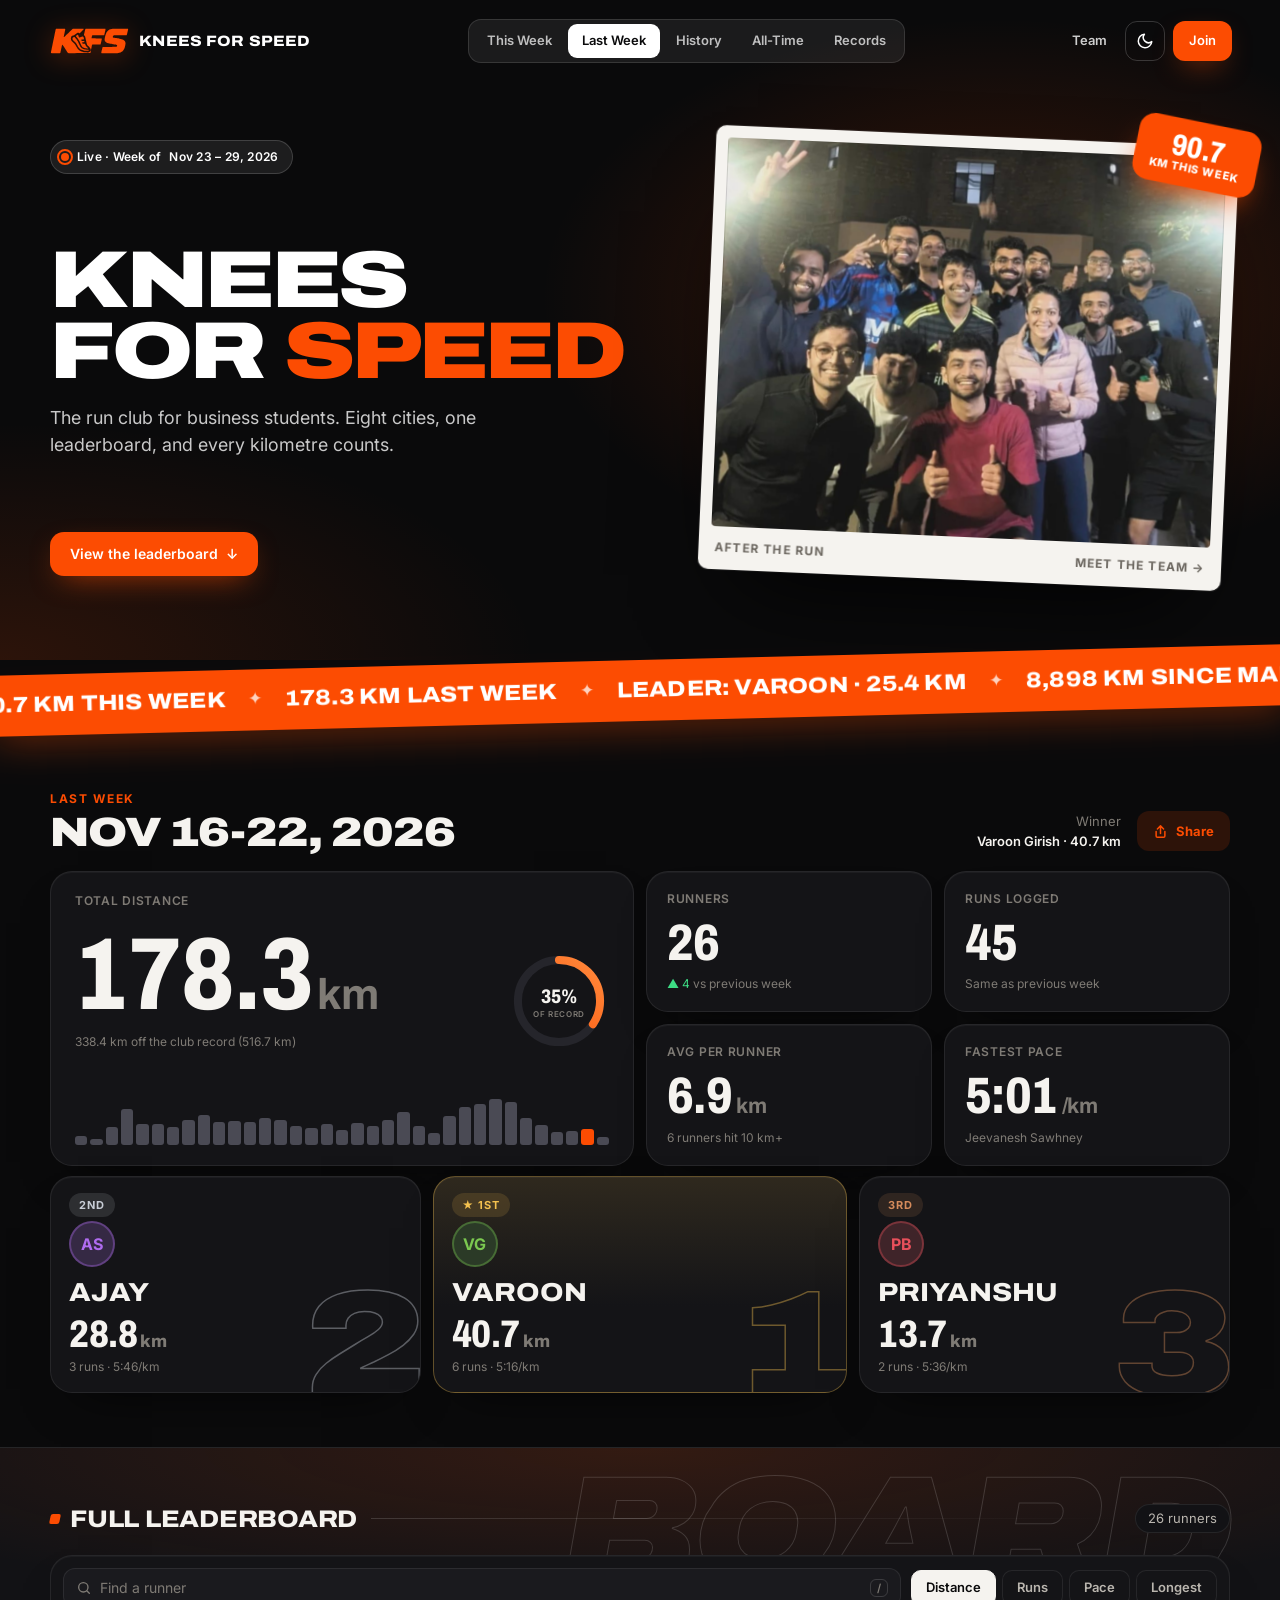
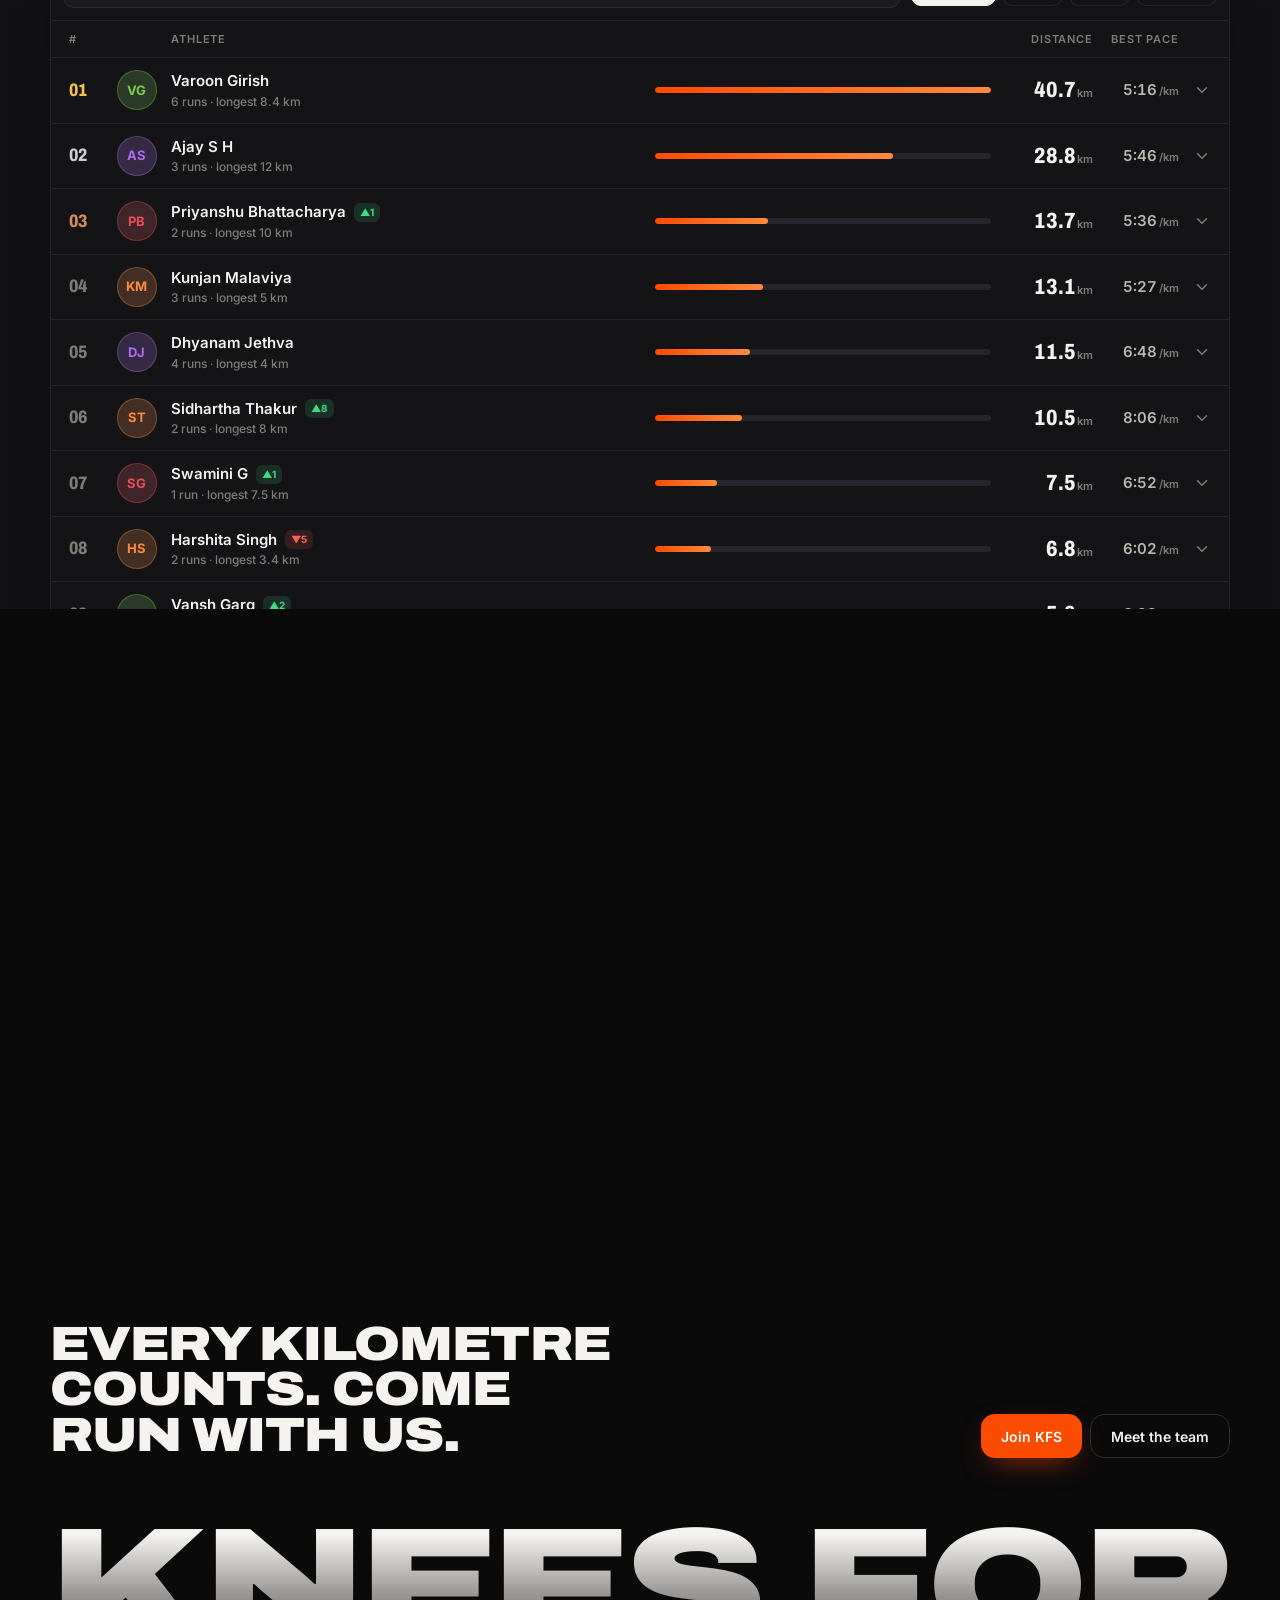
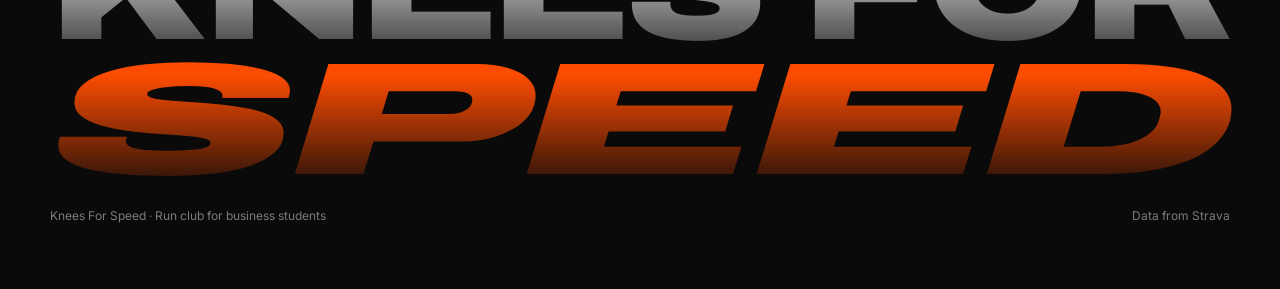
==== commit 12c00059: "auto: leaderboard update 2026-11-26" ====
--- a/index.html
+++ b/index.html
@@ -400,14 +400,15 @@
   { name: "ANUBHAV SINGHAL", distance: 4.0, runs: 2, longest: 2.1, pace: "6:53", paceVal: 413, avgPace: "7:42", avgPaceVal: 462, elev: "8m", color: "#8c3c00" },
   { name: "Srijan Shrey", distance: 3.3, runs: 1, longest: 3.3, pace: "5:41", paceVal: 341, avgPace: "5:41", avgPaceVal: 341, elev: "11m", color: "#803700" },
   { name: "Samaksh Dhingra", distance: 2.5, runs: 1, longest: 2.5, pace: "6:15", paceVal: 375, avgPace: "6:15", avgPaceVal: 375, elev: "10m", color: "#7a3200" },
-  { name: "Kunjan Malaviya", distance: 2.2, runs: 1, longest: 2.2, pace: "4:58", paceVal: 298, avgPace: "4:58", avgPaceVal: 298, elev: "7m", color: "#742d00" },
-  { name: "Sumit Yadav", distance: 2.1, runs: 2, longest: 1.8, pace: "6:38", paceVal: 398, avgPace: "6:49", avgPaceVal: 409, elev: "12m", color: "#6e2800" },
-  { name: "Ajay S H", distance: 1.5, runs: 1, longest: 1.5, pace: "6:21", paceVal: 381, avgPace: "6:21", avgPaceVal: 381, elev: "2m", color: "#682300" },
-  { name: "Shivansh Agarwal", distance: 1.0, runs: 1, longest: 1.0, pace: "5:24", paceVal: 324, avgPace: "5:24", avgPaceVal: 324, elev: "4m", color: "#621e00" },
-  { name: "Prabhveer Singh Khurana", distance: 0.5, runs: 1, longest: 0.5, pace: "6:04", paceVal: 364, avgPace: "6:04", avgPaceVal: 364, elev: "--", color: "#5c1900" }
+  { name: "Sujal Pruthi", distance: 2.3, runs: 1, longest: 2.3, pace: "7:01", paceVal: 421, avgPace: "7:01", avgPaceVal: 421, elev: "--", color: "#742d00" },
+  { name: "Kunjan Malaviya", distance: 2.2, runs: 1, longest: 2.2, pace: "4:58", paceVal: 298, avgPace: "4:58", avgPaceVal: 298, elev: "7m", color: "#6e2800" },
+  { name: "Sumit Yadav", distance: 2.1, runs: 2, longest: 1.8, pace: "6:38", paceVal: 398, avgPace: "6:49", avgPaceVal: 409, elev: "12m", color: "#682300" },
+  { name: "Ajay S H", distance: 1.5, runs: 1, longest: 1.5, pace: "6:21", paceVal: 381, avgPace: "6:21", avgPaceVal: 381, elev: "2m", color: "#621e00" },
+  { name: "Shivansh Agarwal", distance: 1.0, runs: 1, longest: 1.0, pace: "5:24", paceVal: 324, avgPace: "5:24", avgPaceVal: 324, elev: "4m", color: "#5c1900" },
+  { name: "Prabhveer Singh Khurana", distance: 0.5, runs: 1, longest: 0.5, pace: "6:04", paceVal: 364, avgPace: "6:04", avgPaceVal: 364, elev: "--", color: "#561500" }
 ];
 
-const prevAthletes = ["varoon girish", "Kaushik Karmarkar", "Kshitij Ramrakhiani", "avaneesh d", "Sarthak Choudhary", "Rishendra Chauhan", "ANUBHAV SINGHAL", "Samaksh Dhingra", "Kunjan Malaviya", "Sumit Yadav", "Ajay S H", "Shivansh Agarwal", "Prabhveer Singh Khurana"];
+const prevAthletes = ["varoon girish", "Kaushik Karmarkar", "Jeevanesh Sawhney", "Kshitij Ramrakhiani", "avaneesh d", "Abhishek Singh", "Sarthak Choudhary", "Rishendra Chauhan", "ANUBHAV SINGHAL", "Srijan Shrey", "Samaksh Dhingra", "Kunjan Malaviya", "Sumit Yadav", "Ajay S H", "Shivansh Agarwal", "Prabhveer Singh Khurana"];
 
 const historicalWeeks = {
   "hist-week-nov16": {
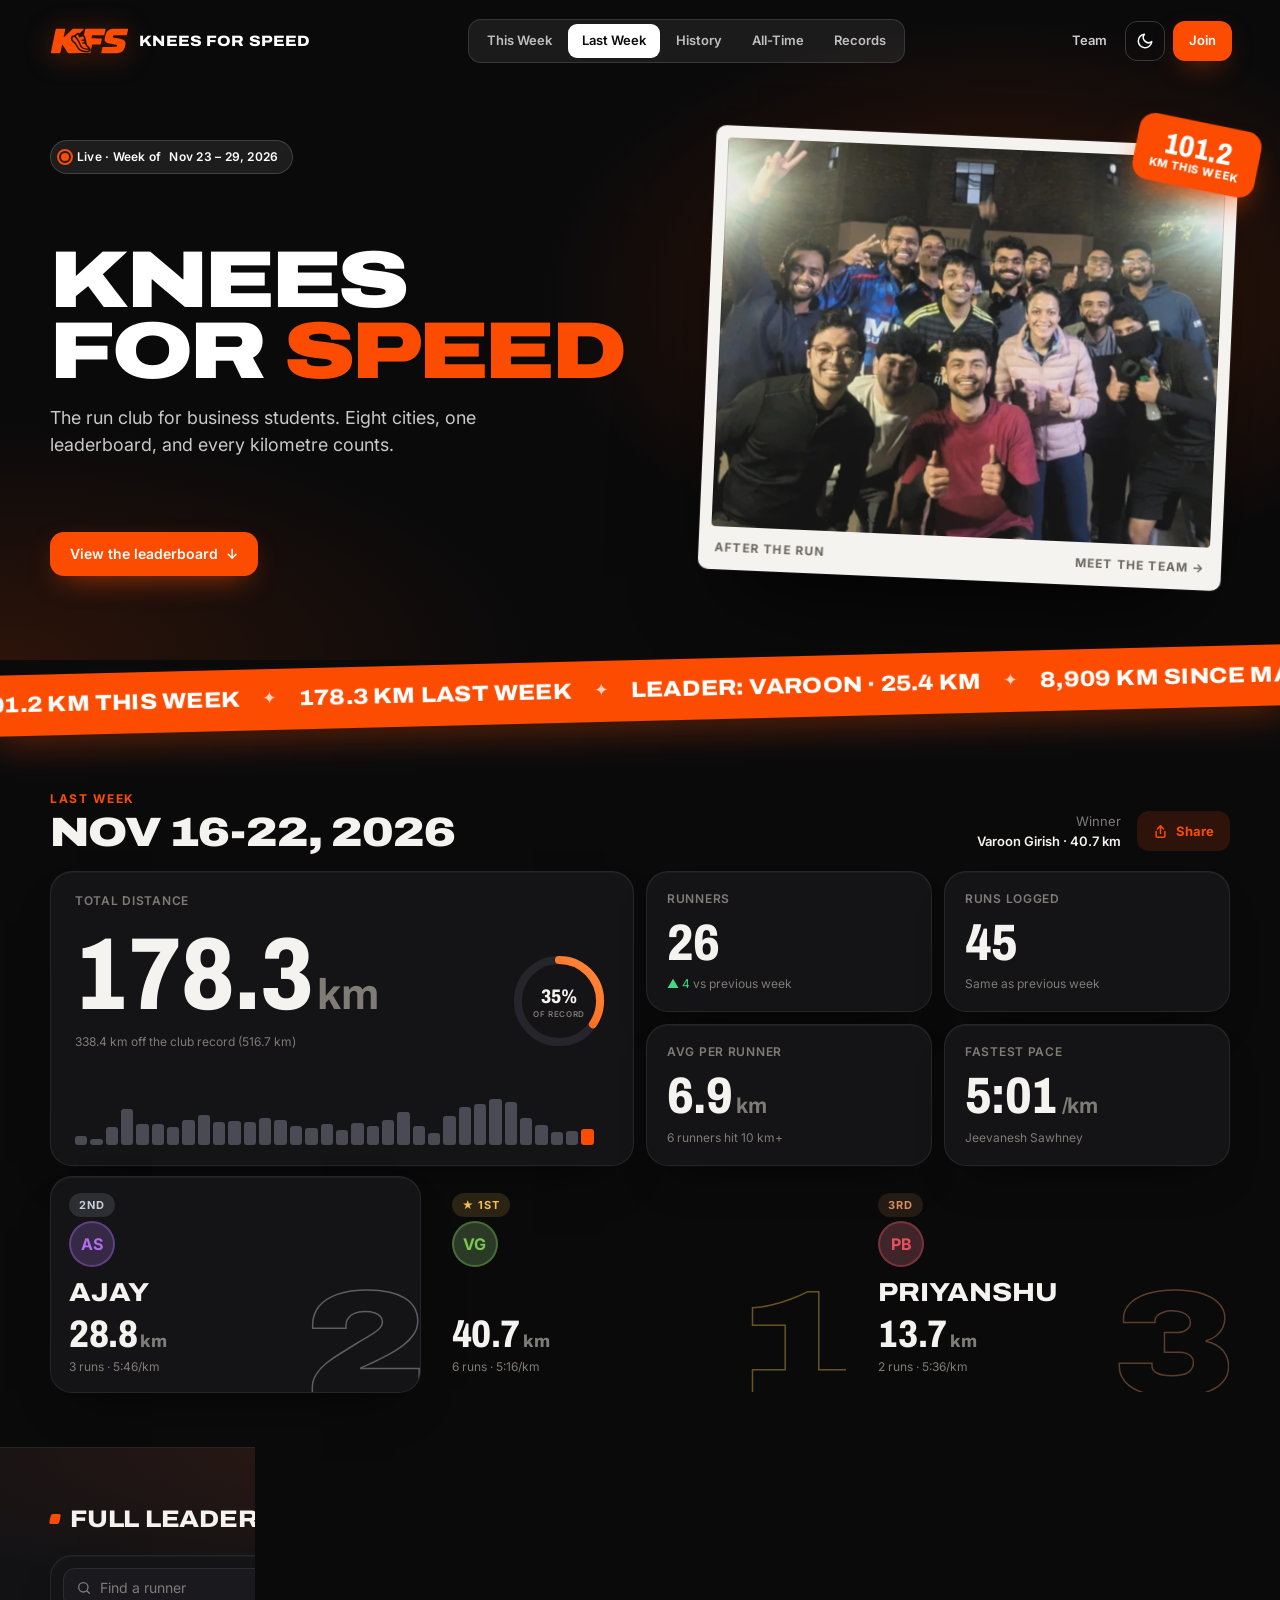
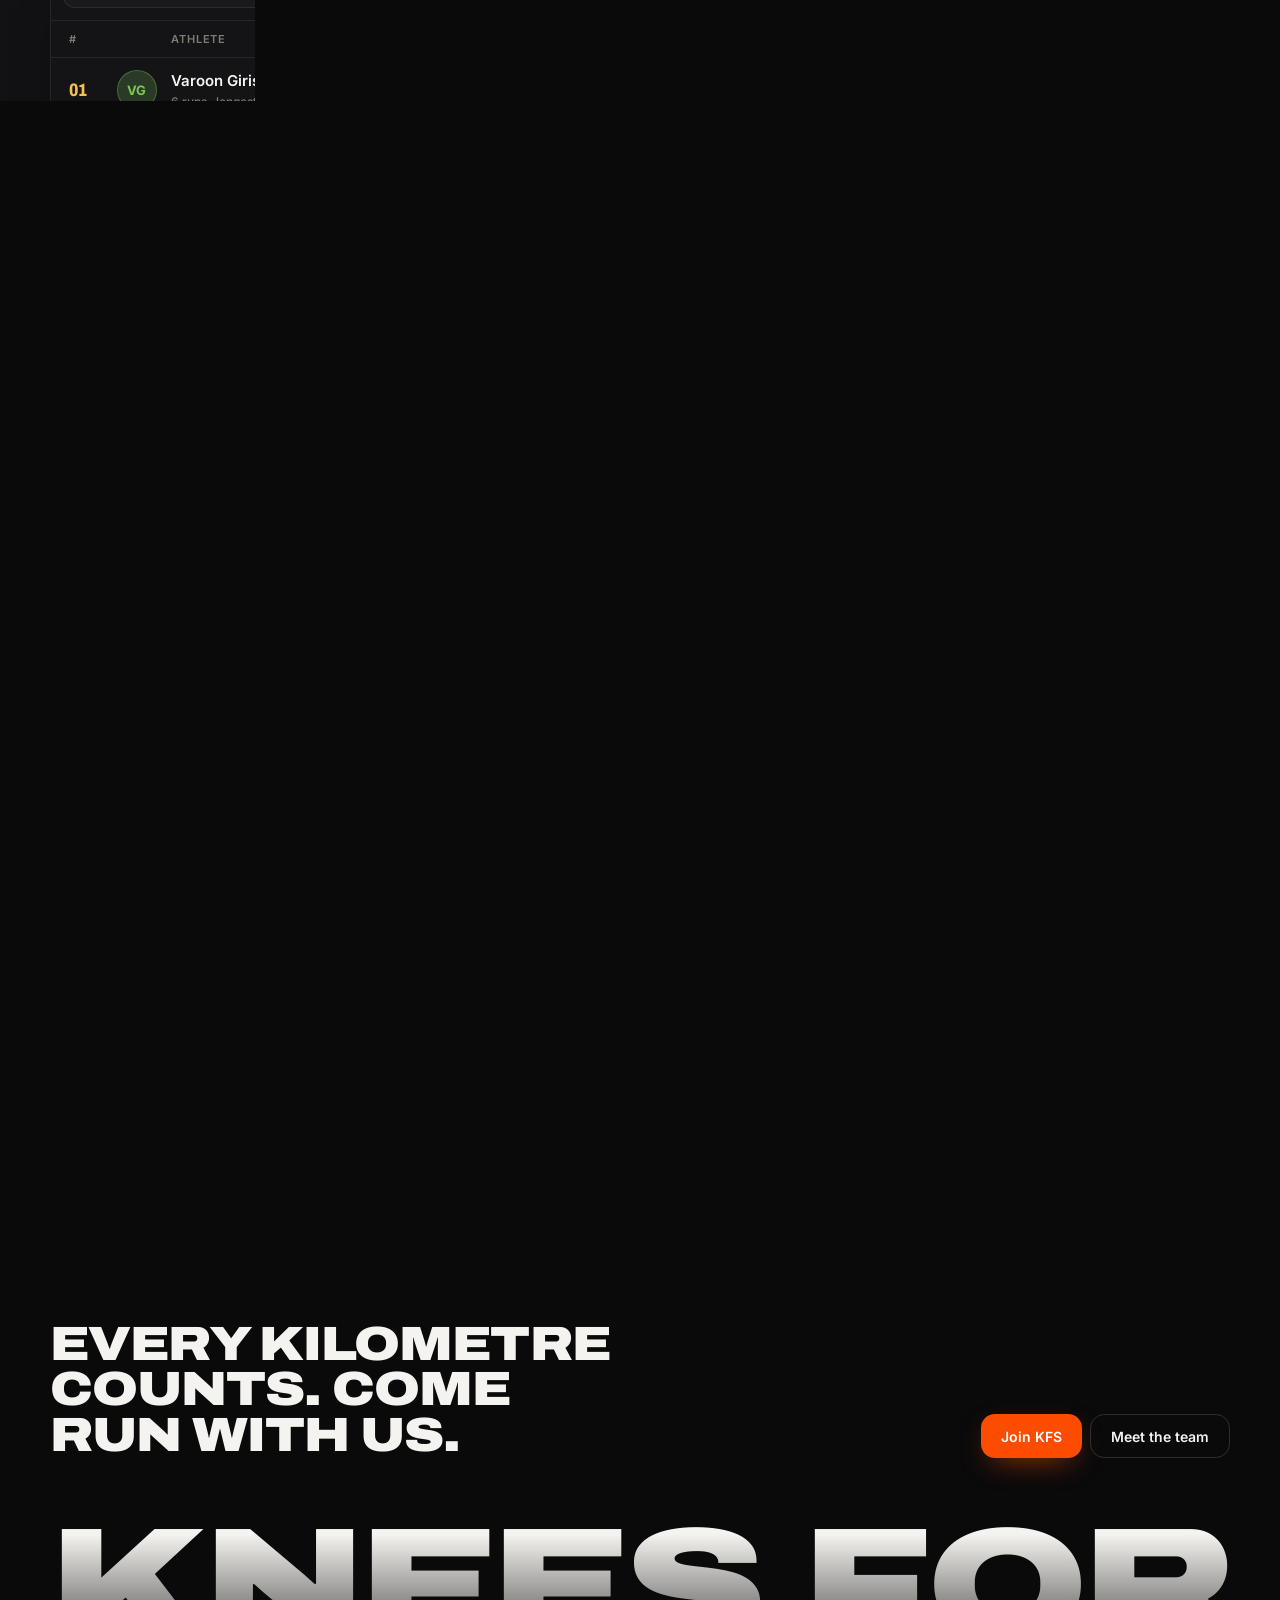
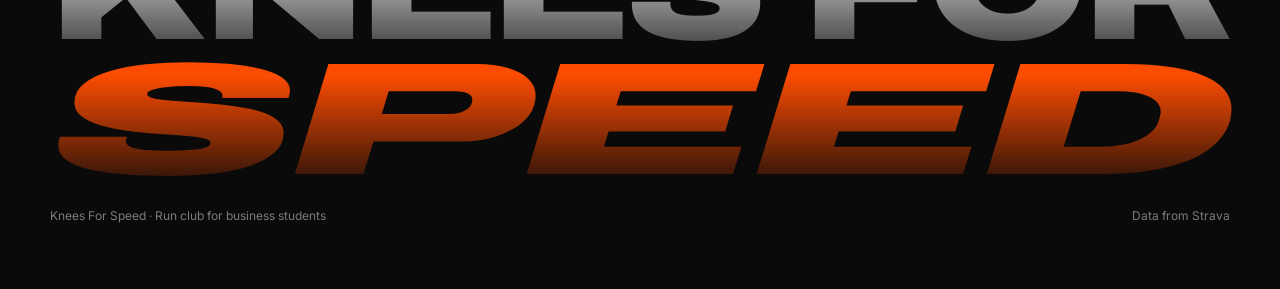
==== commit 9dfd7d57: "auto: leaderboard update 2026-11-26" ====
--- a/index.html
+++ b/index.html
@@ -392,23 +392,25 @@
   { name: "varoon girish", distance: 25.4, runs: 3, longest: 10.2, pace: "5:34", paceVal: 334, avgPace: "5:47", avgPaceVal: 347, elev: "84m", color: "#FC4C02" },
   { name: "Kaushik Karmarkar", distance: 16.8, runs: 1, longest: 16.8, pace: "9:21", paceVal: 561, avgPace: "9:21", avgPaceVal: 561, elev: "272m", color: "#e05c00" },
   { name: "Jeevanesh Sawhney", distance: 6.1, runs: 2, longest: 5.0, pace: "4:52", paceVal: 292, avgPace: "4:57", avgPaceVal: 297, elev: "19m", color: "#d45a00" },
-  { name: "Kshitij Ramrakhiani", distance: 5.0, runs: 1, longest: 5.0, pace: "7:12", paceVal: 432, avgPace: "7:12", avgPaceVal: 432, elev: "18m", color: "#c85500" },
-  { name: "avaneesh d", distance: 5.0, runs: 1, longest: 5.0, pace: "7:44", paceVal: 464, avgPace: "7:44", avgPaceVal: 464, elev: "15m", color: "#bc5000" },
-  { name: "Abhishek Singh", distance: 4.5, runs: 1, longest: 4.5, pace: "5:39", paceVal: 339, avgPace: "5:39", avgPaceVal: 339, elev: "54m", color: "#b04b00" },
-  { name: "Sarthak Choudhary", distance: 4.4, runs: 1, longest: 4.4, pace: "5:41", paceVal: 341, avgPace: "5:41", avgPaceVal: 341, elev: "14m", color: "#a44600" },
-  { name: "Rishendra Chauhan", distance: 4.1, runs: 1, longest: 4.1, pace: "7:18", paceVal: 438, avgPace: "7:18", avgPaceVal: 438, elev: "--", color: "#984100" },
-  { name: "ANUBHAV SINGHAL", distance: 4.0, runs: 2, longest: 2.1, pace: "6:53", paceVal: 413, avgPace: "7:42", avgPaceVal: 462, elev: "8m", color: "#8c3c00" },
-  { name: "Srijan Shrey", distance: 3.3, runs: 1, longest: 3.3, pace: "5:41", paceVal: 341, avgPace: "5:41", avgPaceVal: 341, elev: "11m", color: "#803700" },
-  { name: "Samaksh Dhingra", distance: 2.5, runs: 1, longest: 2.5, pace: "6:15", paceVal: 375, avgPace: "6:15", avgPaceVal: 375, elev: "10m", color: "#7a3200" },
-  { name: "Sujal Pruthi", distance: 2.3, runs: 1, longest: 2.3, pace: "7:01", paceVal: 421, avgPace: "7:01", avgPaceVal: 421, elev: "--", color: "#742d00" },
-  { name: "Kunjan Malaviya", distance: 2.2, runs: 1, longest: 2.2, pace: "4:58", paceVal: 298, avgPace: "4:58", avgPaceVal: 298, elev: "7m", color: "#6e2800" },
-  { name: "Sumit Yadav", distance: 2.1, runs: 2, longest: 1.8, pace: "6:38", paceVal: 398, avgPace: "6:49", avgPaceVal: 409, elev: "12m", color: "#682300" },
-  { name: "Ajay S H", distance: 1.5, runs: 1, longest: 1.5, pace: "6:21", paceVal: 381, avgPace: "6:21", avgPaceVal: 381, elev: "2m", color: "#621e00" },
-  { name: "Shivansh Agarwal", distance: 1.0, runs: 1, longest: 1.0, pace: "5:24", paceVal: 324, avgPace: "5:24", avgPaceVal: 324, elev: "4m", color: "#5c1900" },
-  { name: "Prabhveer Singh Khurana", distance: 0.5, runs: 1, longest: 0.5, pace: "6:04", paceVal: 364, avgPace: "6:04", avgPaceVal: 364, elev: "--", color: "#561500" }
+  { name: "Athul Narayanan", distance: 5.6, runs: 1, longest: 5.6, pace: "5:52", paceVal: 352, avgPace: "5:52", avgPaceVal: 352, elev: "18m", color: "#c85500" },
+  { name: "Kshitij Ramrakhiani", distance: 5.0, runs: 1, longest: 5.0, pace: "7:12", paceVal: 432, avgPace: "7:12", avgPaceVal: 432, elev: "18m", color: "#bc5000" },
+  { name: "avaneesh d", distance: 5.0, runs: 1, longest: 5.0, pace: "7:44", paceVal: 464, avgPace: "7:44", avgPaceVal: 464, elev: "15m", color: "#b04b00" },
+  { name: "ANUBHAV SINGHAL", distance: 4.9, runs: 3, longest: 2.1, pace: "6:31", paceVal: 391, avgPace: "7:28", avgPaceVal: 448, elev: "12m", color: "#a44600" },
+  { name: "Abhishek Singh", distance: 4.5, runs: 1, longest: 4.5, pace: "5:39", paceVal: 339, avgPace: "5:39", avgPaceVal: 339, elev: "54m", color: "#984100" },
+  { name: "Sarthak Choudhary", distance: 4.4, runs: 1, longest: 4.4, pace: "5:41", paceVal: 341, avgPace: "5:41", avgPaceVal: 341, elev: "14m", color: "#8c3c00" },
+  { name: "Rishendra Chauhan", distance: 4.1, runs: 1, longest: 4.1, pace: "7:18", paceVal: 438, avgPace: "7:18", avgPaceVal: 438, elev: "--", color: "#803700" },
+  { name: "Harshita Singh", distance: 4.0, runs: 1, longest: 4.0, pace: "6:20", paceVal: 380, avgPace: "6:20", avgPaceVal: 380, elev: "15m", color: "#7a3200" },
+  { name: "Srijan Shrey", distance: 3.3, runs: 1, longest: 3.3, pace: "5:41", paceVal: 341, avgPace: "5:41", avgPaceVal: 341, elev: "11m", color: "#742d00" },
+  { name: "Samaksh Dhingra", distance: 2.5, runs: 1, longest: 2.5, pace: "6:15", paceVal: 375, avgPace: "6:15", avgPaceVal: 375, elev: "10m", color: "#6e2800" },
+  { name: "Sujal Pruthi", distance: 2.3, runs: 1, longest: 2.3, pace: "7:01", paceVal: 421, avgPace: "7:01", avgPaceVal: 421, elev: "--", color: "#682300" },
+  { name: "Kunjan Malaviya", distance: 2.2, runs: 1, longest: 2.2, pace: "4:58", paceVal: 298, avgPace: "4:58", avgPaceVal: 298, elev: "7m", color: "#621e00" },
+  { name: "Sumit Yadav", distance: 2.1, runs: 2, longest: 1.8, pace: "6:38", paceVal: 398, avgPace: "6:49", avgPaceVal: 409, elev: "12m", color: "#5c1900" },
+  { name: "Ajay S H", distance: 1.5, runs: 1, longest: 1.5, pace: "6:21", paceVal: 381, avgPace: "6:21", avgPaceVal: 381, elev: "2m", color: "#561500" },
+  { name: "Shivansh Agarwal", distance: 1.0, runs: 1, longest: 1.0, pace: "5:24", paceVal: 324, avgPace: "5:24", avgPaceVal: 324, elev: "4m", color: "#501100" },
+  { name: "Prabhveer Singh Khurana", distance: 0.5, runs: 1, longest: 0.5, pace: "6:04", paceVal: 364, avgPace: "6:04", avgPaceVal: 364, elev: "--", color: "#4a0e00" }
 ];
 
-const prevAthletes = ["varoon girish", "Kaushik Karmarkar", "Jeevanesh Sawhney", "Kshitij Ramrakhiani", "avaneesh d", "Abhishek Singh", "Sarthak Choudhary", "Rishendra Chauhan", "ANUBHAV SINGHAL", "Srijan Shrey", "Samaksh Dhingra", "Kunjan Malaviya", "Sumit Yadav", "Ajay S H", "Shivansh Agarwal", "Prabhveer Singh Khurana"];
+const prevAthletes = ["varoon girish", "Kaushik Karmarkar", "Jeevanesh Sawhney", "Kshitij Ramrakhiani", "avaneesh d", "Abhishek Singh", "Sarthak Choudhary", "Rishendra Chauhan", "ANUBHAV SINGHAL", "Srijan Shrey", "Samaksh Dhingra", "Sujal Pruthi", "Kunjan Malaviya", "Sumit Yadav", "Ajay S H", "Shivansh Agarwal", "Prabhveer Singh Khurana"];
 
 const historicalWeeks = {
   "hist-week-nov16": {
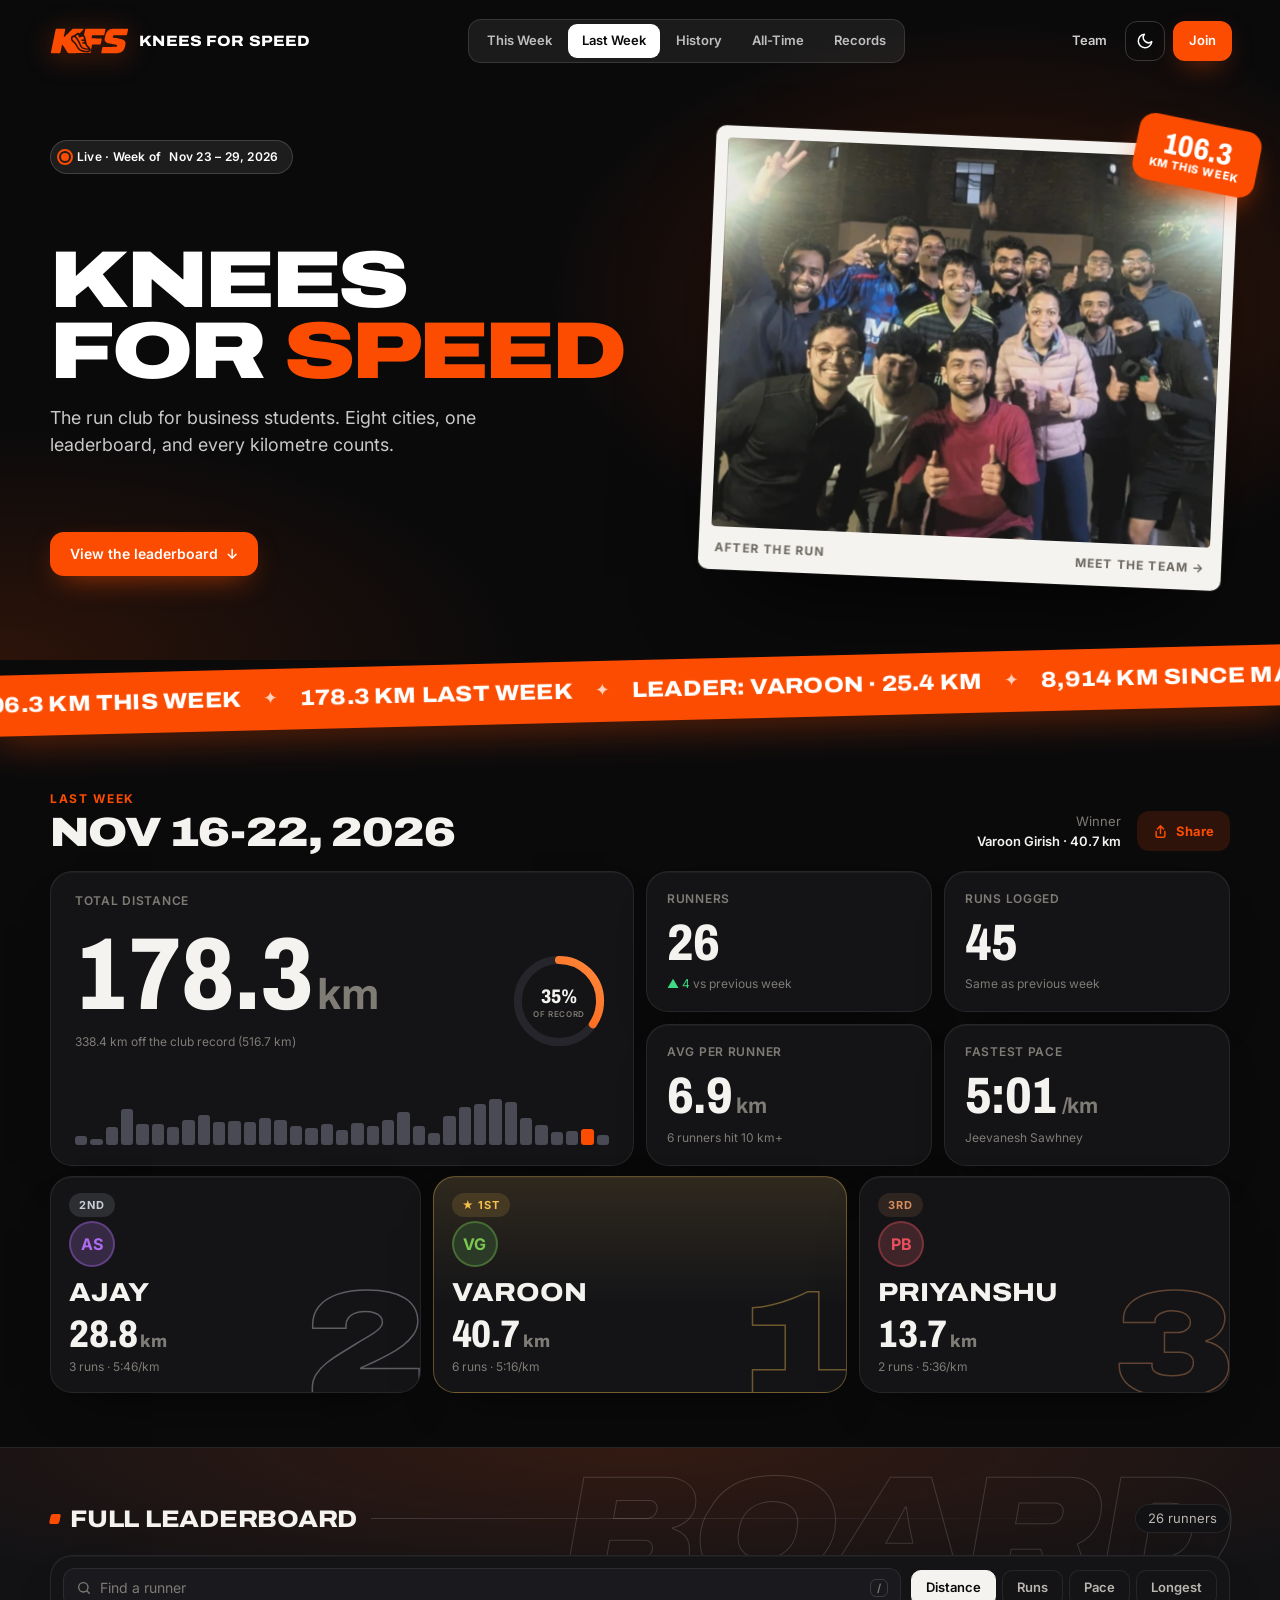
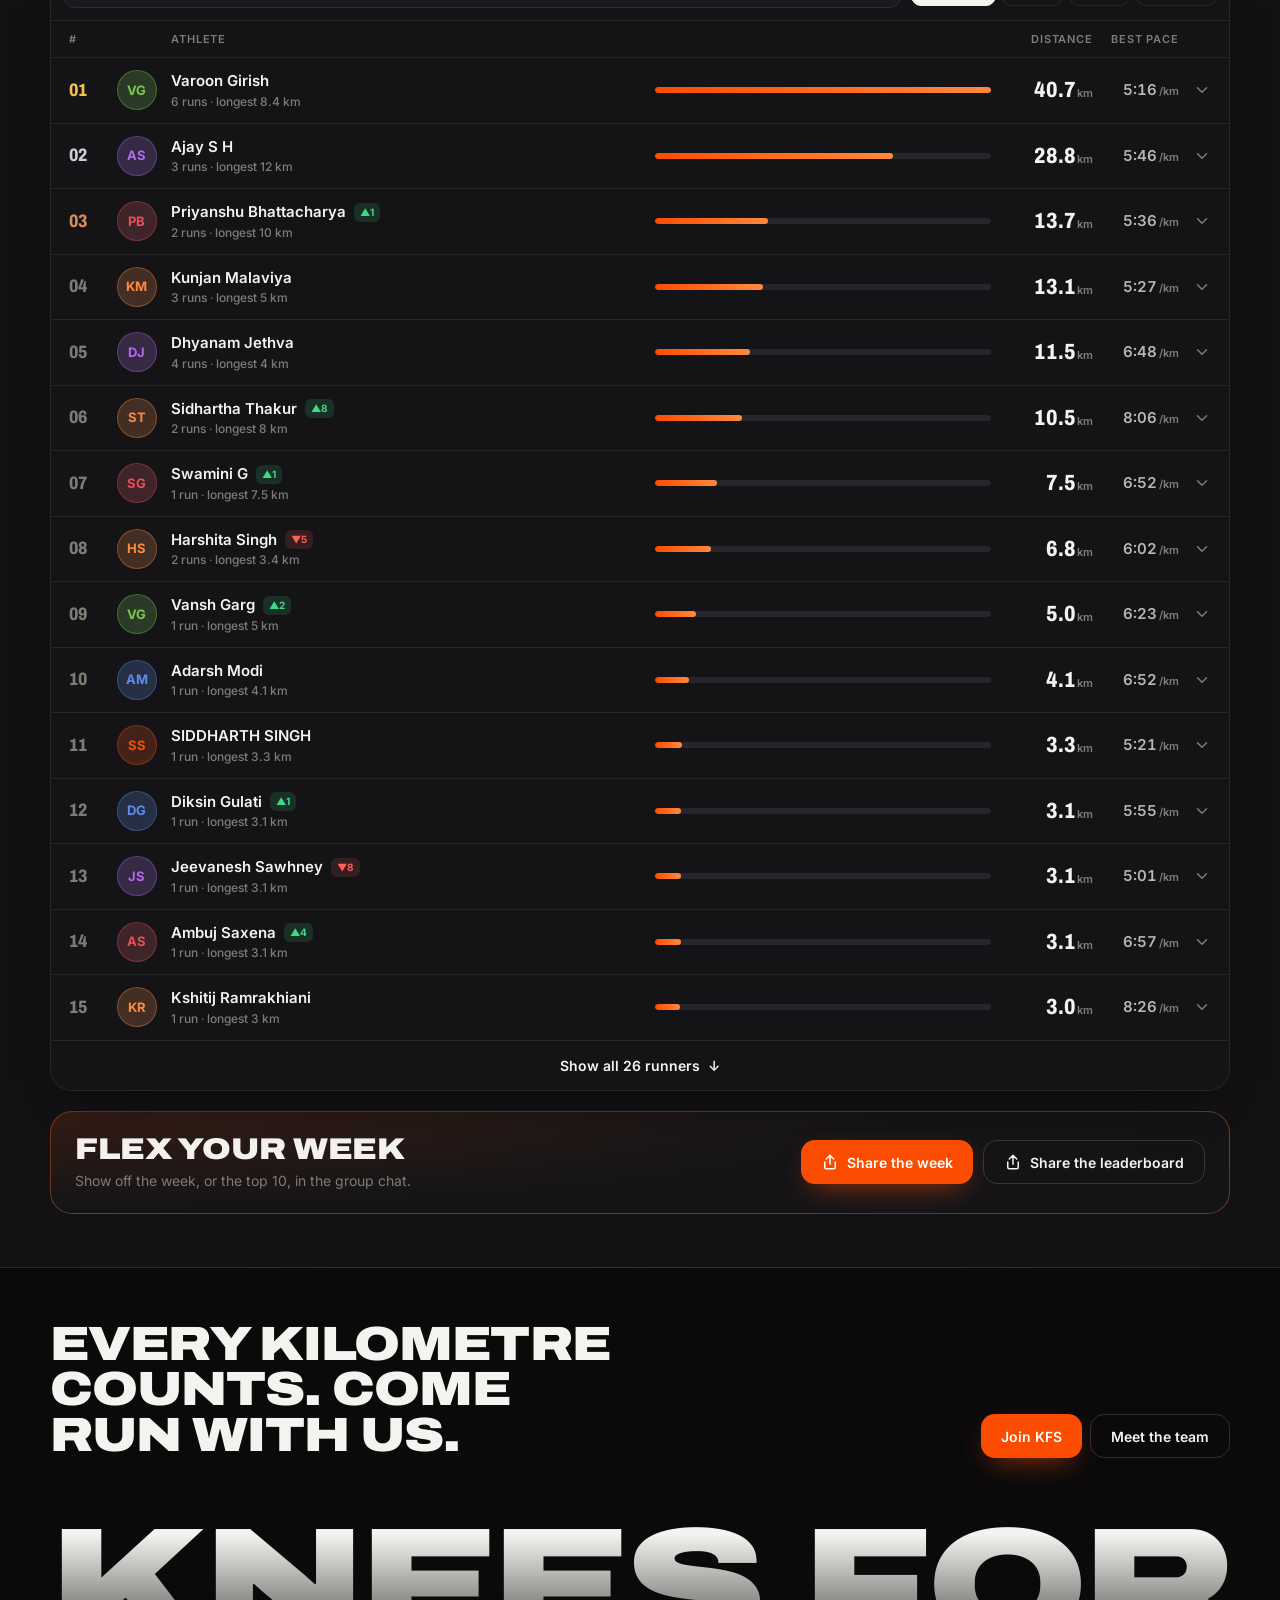
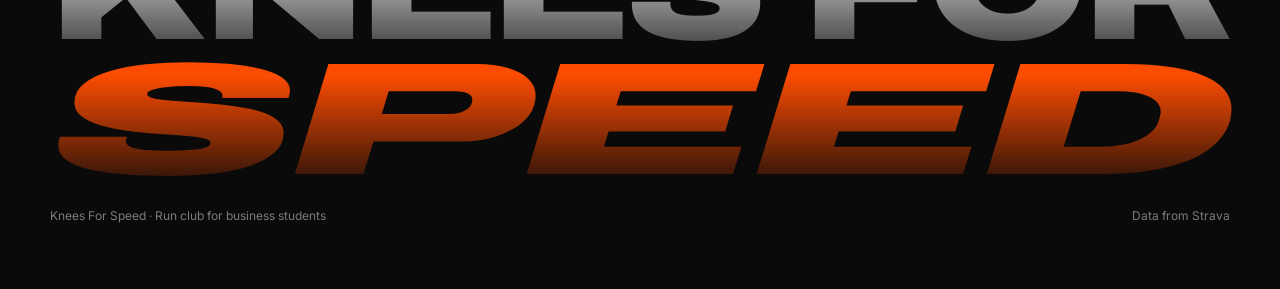
==== commit c9d83284: "auto: leaderboard update 2026-11-26" ====
--- a/index.html
+++ b/index.html
@@ -391,26 +391,26 @@
 const athletes = [
   { name: "varoon girish", distance: 25.4, runs: 3, longest: 10.2, pace: "5:34", paceVal: 334, avgPace: "5:47", avgPaceVal: 347, elev: "84m", color: "#FC4C02" },
   { name: "Kaushik Karmarkar", distance: 16.8, runs: 1, longest: 16.8, pace: "9:21", paceVal: 561, avgPace: "9:21", avgPaceVal: 561, elev: "272m", color: "#e05c00" },
-  { name: "Jeevanesh Sawhney", distance: 6.1, runs: 2, longest: 5.0, pace: "4:52", paceVal: 292, avgPace: "4:57", avgPaceVal: 297, elev: "19m", color: "#d45a00" },
-  { name: "Athul Narayanan", distance: 5.6, runs: 1, longest: 5.6, pace: "5:52", paceVal: 352, avgPace: "5:52", avgPaceVal: 352, elev: "18m", color: "#c85500" },
-  { name: "Kshitij Ramrakhiani", distance: 5.0, runs: 1, longest: 5.0, pace: "7:12", paceVal: 432, avgPace: "7:12", avgPaceVal: 432, elev: "18m", color: "#bc5000" },
-  { name: "avaneesh d", distance: 5.0, runs: 1, longest: 5.0, pace: "7:44", paceVal: 464, avgPace: "7:44", avgPaceVal: 464, elev: "15m", color: "#b04b00" },
-  { name: "ANUBHAV SINGHAL", distance: 4.9, runs: 3, longest: 2.1, pace: "6:31", paceVal: 391, avgPace: "7:28", avgPaceVal: 448, elev: "12m", color: "#a44600" },
-  { name: "Abhishek Singh", distance: 4.5, runs: 1, longest: 4.5, pace: "5:39", paceVal: 339, avgPace: "5:39", avgPaceVal: 339, elev: "54m", color: "#984100" },
-  { name: "Sarthak Choudhary", distance: 4.4, runs: 1, longest: 4.4, pace: "5:41", paceVal: 341, avgPace: "5:41", avgPaceVal: 341, elev: "14m", color: "#8c3c00" },
-  { name: "Rishendra Chauhan", distance: 4.1, runs: 1, longest: 4.1, pace: "7:18", paceVal: 438, avgPace: "7:18", avgPaceVal: 438, elev: "--", color: "#803700" },
-  { name: "Harshita Singh", distance: 4.0, runs: 1, longest: 4.0, pace: "6:20", paceVal: 380, avgPace: "6:20", avgPaceVal: 380, elev: "15m", color: "#7a3200" },
-  { name: "Srijan Shrey", distance: 3.3, runs: 1, longest: 3.3, pace: "5:41", paceVal: 341, avgPace: "5:41", avgPaceVal: 341, elev: "11m", color: "#742d00" },
-  { name: "Samaksh Dhingra", distance: 2.5, runs: 1, longest: 2.5, pace: "6:15", paceVal: 375, avgPace: "6:15", avgPaceVal: 375, elev: "10m", color: "#6e2800" },
-  { name: "Sujal Pruthi", distance: 2.3, runs: 1, longest: 2.3, pace: "7:01", paceVal: 421, avgPace: "7:01", avgPaceVal: 421, elev: "--", color: "#682300" },
-  { name: "Kunjan Malaviya", distance: 2.2, runs: 1, longest: 2.2, pace: "4:58", paceVal: 298, avgPace: "4:58", avgPaceVal: 298, elev: "7m", color: "#621e00" },
+  { name: "Kunjan Malaviya", distance: 7.3, runs: 2, longest: 5.1, pace: "4:58", paceVal: 298, avgPace: "5:25", avgPaceVal: 325, elev: "24m", color: "#d45a00" },
+  { name: "Jeevanesh Sawhney", distance: 6.1, runs: 2, longest: 5.0, pace: "4:52", paceVal: 292, avgPace: "4:57", avgPaceVal: 297, elev: "19m", color: "#c85500" },
+  { name: "Athul Narayanan", distance: 5.6, runs: 1, longest: 5.6, pace: "5:52", paceVal: 352, avgPace: "5:52", avgPaceVal: 352, elev: "18m", color: "#bc5000" },
+  { name: "Kshitij Ramrakhiani", distance: 5.0, runs: 1, longest: 5.0, pace: "7:12", paceVal: 432, avgPace: "7:12", avgPaceVal: 432, elev: "18m", color: "#b04b00" },
+  { name: "avaneesh d", distance: 5.0, runs: 1, longest: 5.0, pace: "7:44", paceVal: 464, avgPace: "7:44", avgPaceVal: 464, elev: "15m", color: "#a44600" },
+  { name: "ANUBHAV SINGHAL", distance: 4.9, runs: 3, longest: 2.1, pace: "6:31", paceVal: 391, avgPace: "7:28", avgPaceVal: 448, elev: "12m", color: "#984100" },
+  { name: "Abhishek Singh", distance: 4.5, runs: 1, longest: 4.5, pace: "5:39", paceVal: 339, avgPace: "5:39", avgPaceVal: 339, elev: "54m", color: "#8c3c00" },
+  { name: "Sarthak Choudhary", distance: 4.4, runs: 1, longest: 4.4, pace: "5:41", paceVal: 341, avgPace: "5:41", avgPaceVal: 341, elev: "14m", color: "#803700" },
+  { name: "Rishendra Chauhan", distance: 4.1, runs: 1, longest: 4.1, pace: "7:18", paceVal: 438, avgPace: "7:18", avgPaceVal: 438, elev: "--", color: "#7a3200" },
+  { name: "Harshita Singh", distance: 4.0, runs: 1, longest: 4.0, pace: "6:20", paceVal: 380, avgPace: "6:20", avgPaceVal: 380, elev: "15m", color: "#742d00" },
+  { name: "Srijan Shrey", distance: 3.3, runs: 1, longest: 3.3, pace: "5:41", paceVal: 341, avgPace: "5:41", avgPaceVal: 341, elev: "11m", color: "#6e2800" },
+  { name: "Samaksh Dhingra", distance: 2.5, runs: 1, longest: 2.5, pace: "6:15", paceVal: 375, avgPace: "6:15", avgPaceVal: 375, elev: "10m", color: "#682300" },
+  { name: "Sujal Pruthi", distance: 2.3, runs: 1, longest: 2.3, pace: "7:01", paceVal: 421, avgPace: "7:01", avgPaceVal: 421, elev: "--", color: "#621e00" },
   { name: "Sumit Yadav", distance: 2.1, runs: 2, longest: 1.8, pace: "6:38", paceVal: 398, avgPace: "6:49", avgPaceVal: 409, elev: "12m", color: "#5c1900" },
   { name: "Ajay S H", distance: 1.5, runs: 1, longest: 1.5, pace: "6:21", paceVal: 381, avgPace: "6:21", avgPaceVal: 381, elev: "2m", color: "#561500" },
   { name: "Shivansh Agarwal", distance: 1.0, runs: 1, longest: 1.0, pace: "5:24", paceVal: 324, avgPace: "5:24", avgPaceVal: 324, elev: "4m", color: "#501100" },
   { name: "Prabhveer Singh Khurana", distance: 0.5, runs: 1, longest: 0.5, pace: "6:04", paceVal: 364, avgPace: "6:04", avgPaceVal: 364, elev: "--", color: "#4a0e00" }
 ];
 
-const prevAthletes = ["varoon girish", "Kaushik Karmarkar", "Jeevanesh Sawhney", "Kshitij Ramrakhiani", "avaneesh d", "Abhishek Singh", "Sarthak Choudhary", "Rishendra Chauhan", "ANUBHAV SINGHAL", "Srijan Shrey", "Samaksh Dhingra", "Sujal Pruthi", "Kunjan Malaviya", "Sumit Yadav", "Ajay S H", "Shivansh Agarwal", "Prabhveer Singh Khurana"];
+const prevAthletes = ["varoon girish", "Kaushik Karmarkar", "Jeevanesh Sawhney", "Athul Narayanan", "Kshitij Ramrakhiani", "avaneesh d", "ANUBHAV SINGHAL", "Abhishek Singh", "Sarthak Choudhary", "Rishendra Chauhan", "Harshita Singh", "Srijan Shrey", "Samaksh Dhingra", "Sujal Pruthi", "Kunjan Malaviya", "Sumit Yadav", "Ajay S H", "Shivansh Agarwal", "Prabhveer Singh Khurana"];
 
 const historicalWeeks = {
   "hist-week-nov16": {
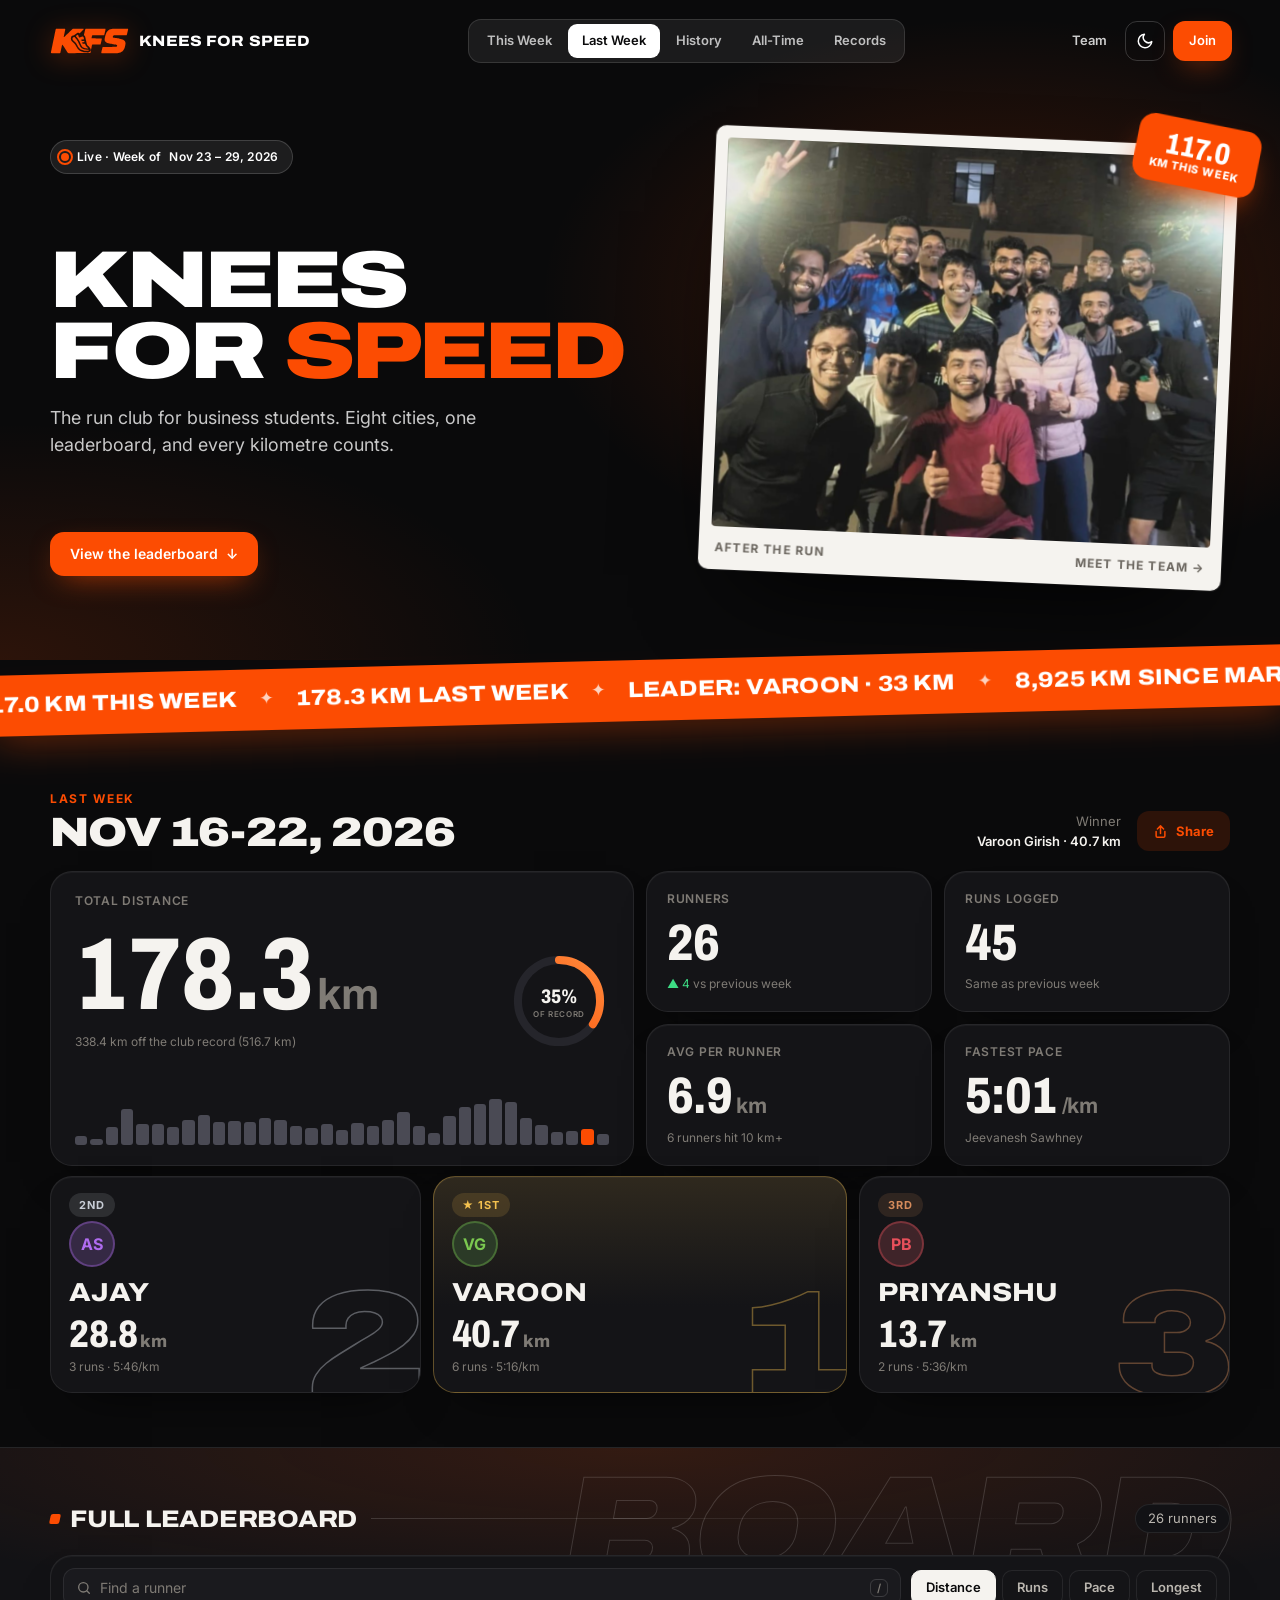
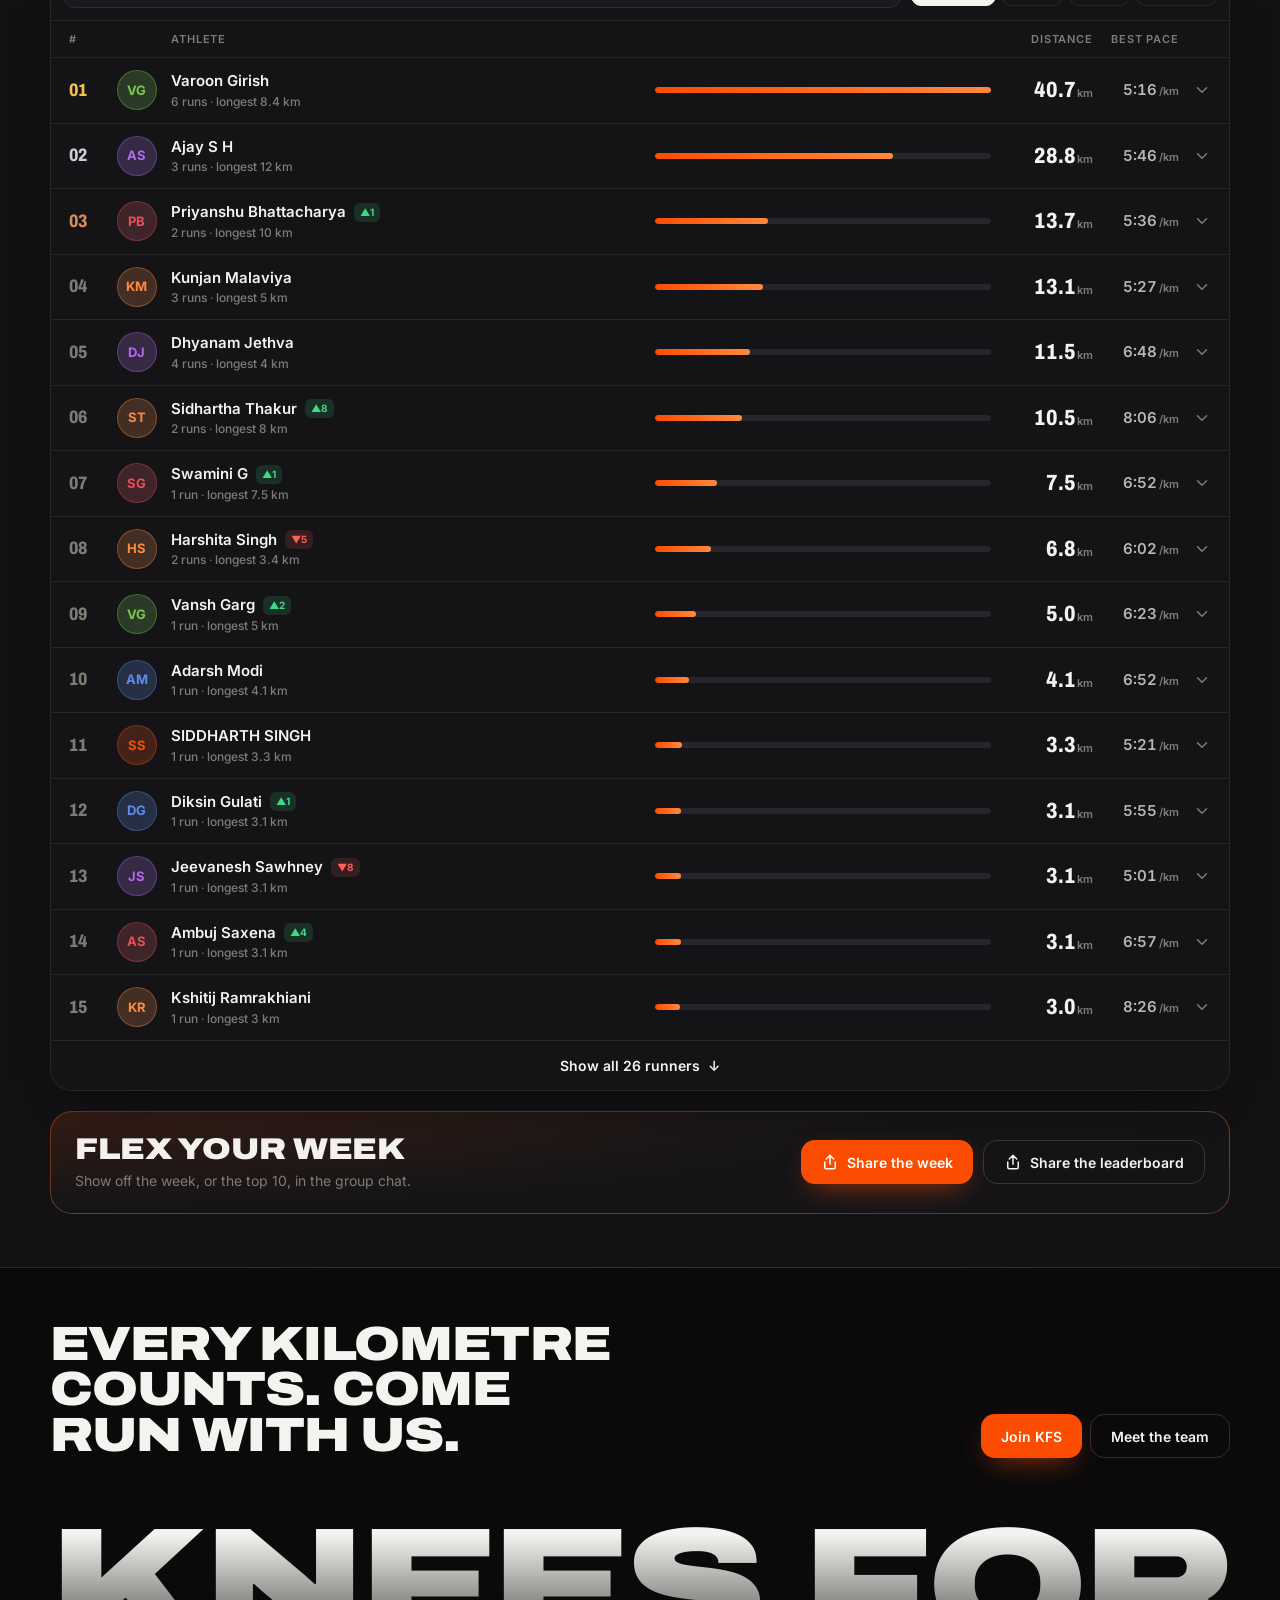
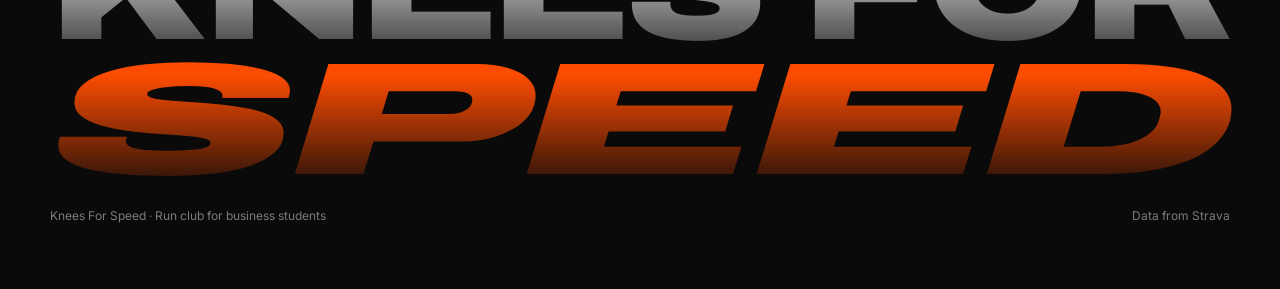
==== commit d05ff070: "auto: leaderboard update 2026-11-27" ====
--- a/index.html
+++ b/index.html
@@ -389,10 +389,10 @@
   }
 };
 const athletes = [
-  { name: "varoon girish", distance: 25.4, runs: 3, longest: 10.2, pace: "5:34", paceVal: 334, avgPace: "5:47", avgPaceVal: 347, elev: "84m", color: "#FC4C02" },
+  { name: "varoon girish", distance: 33.0, runs: 4, longest: 10.2, pace: "5:34", paceVal: 334, avgPace: "5:48", avgPaceVal: 348, elev: "111m", color: "#FC4C02" },
   { name: "Kaushik Karmarkar", distance: 16.8, runs: 1, longest: 16.8, pace: "9:21", paceVal: 561, avgPace: "9:21", avgPaceVal: 561, elev: "272m", color: "#e05c00" },
-  { name: "Kunjan Malaviya", distance: 7.3, runs: 2, longest: 5.1, pace: "4:58", paceVal: 298, avgPace: "5:25", avgPaceVal: 325, elev: "24m", color: "#d45a00" },
-  { name: "Jeevanesh Sawhney", distance: 6.1, runs: 2, longest: 5.0, pace: "4:52", paceVal: 292, avgPace: "4:57", avgPaceVal: 297, elev: "19m", color: "#c85500" },
+  { name: "Jeevanesh Sawhney", distance: 9.2, runs: 3, longest: 5.0, pace: "4:52", paceVal: 292, avgPace: "4:59", avgPaceVal: 299, elev: "26m", color: "#d45a00" },
+  { name: "Kunjan Malaviya", distance: 7.3, runs: 2, longest: 5.1, pace: "4:58", paceVal: 298, avgPace: "5:25", avgPaceVal: 325, elev: "24m", color: "#c85500" },
   { name: "Athul Narayanan", distance: 5.6, runs: 1, longest: 5.6, pace: "5:52", paceVal: 352, avgPace: "5:52", avgPaceVal: 352, elev: "18m", color: "#bc5000" },
   { name: "Kshitij Ramrakhiani", distance: 5.0, runs: 1, longest: 5.0, pace: "7:12", paceVal: 432, avgPace: "7:12", avgPaceVal: 432, elev: "18m", color: "#b04b00" },
   { name: "avaneesh d", distance: 5.0, runs: 1, longest: 5.0, pace: "7:44", paceVal: 464, avgPace: "7:44", avgPaceVal: 464, elev: "15m", color: "#a44600" },
@@ -410,7 +410,7 @@
   { name: "Prabhveer Singh Khurana", distance: 0.5, runs: 1, longest: 0.5, pace: "6:04", paceVal: 364, avgPace: "6:04", avgPaceVal: 364, elev: "--", color: "#4a0e00" }
 ];
 
-const prevAthletes = ["varoon girish", "Kaushik Karmarkar", "Jeevanesh Sawhney", "Athul Narayanan", "Kshitij Ramrakhiani", "avaneesh d", "ANUBHAV SINGHAL", "Abhishek Singh", "Sarthak Choudhary", "Rishendra Chauhan", "Harshita Singh", "Srijan Shrey", "Samaksh Dhingra", "Sujal Pruthi", "Kunjan Malaviya", "Sumit Yadav", "Ajay S H", "Shivansh Agarwal", "Prabhveer Singh Khurana"];
+const prevAthletes = ["varoon girish", "Kaushik Karmarkar", "Kunjan Malaviya", "Jeevanesh Sawhney", "Athul Narayanan", "Kshitij Ramrakhiani", "avaneesh d", "ANUBHAV SINGHAL", "Abhishek Singh", "Sarthak Choudhary", "Rishendra Chauhan", "Harshita Singh", "Srijan Shrey", "Samaksh Dhingra", "Sujal Pruthi", "Sumit Yadav", "Ajay S H", "Shivansh Agarwal", "Prabhveer Singh Khurana"];
 
 const historicalWeeks = {
   "hist-week-nov16": {
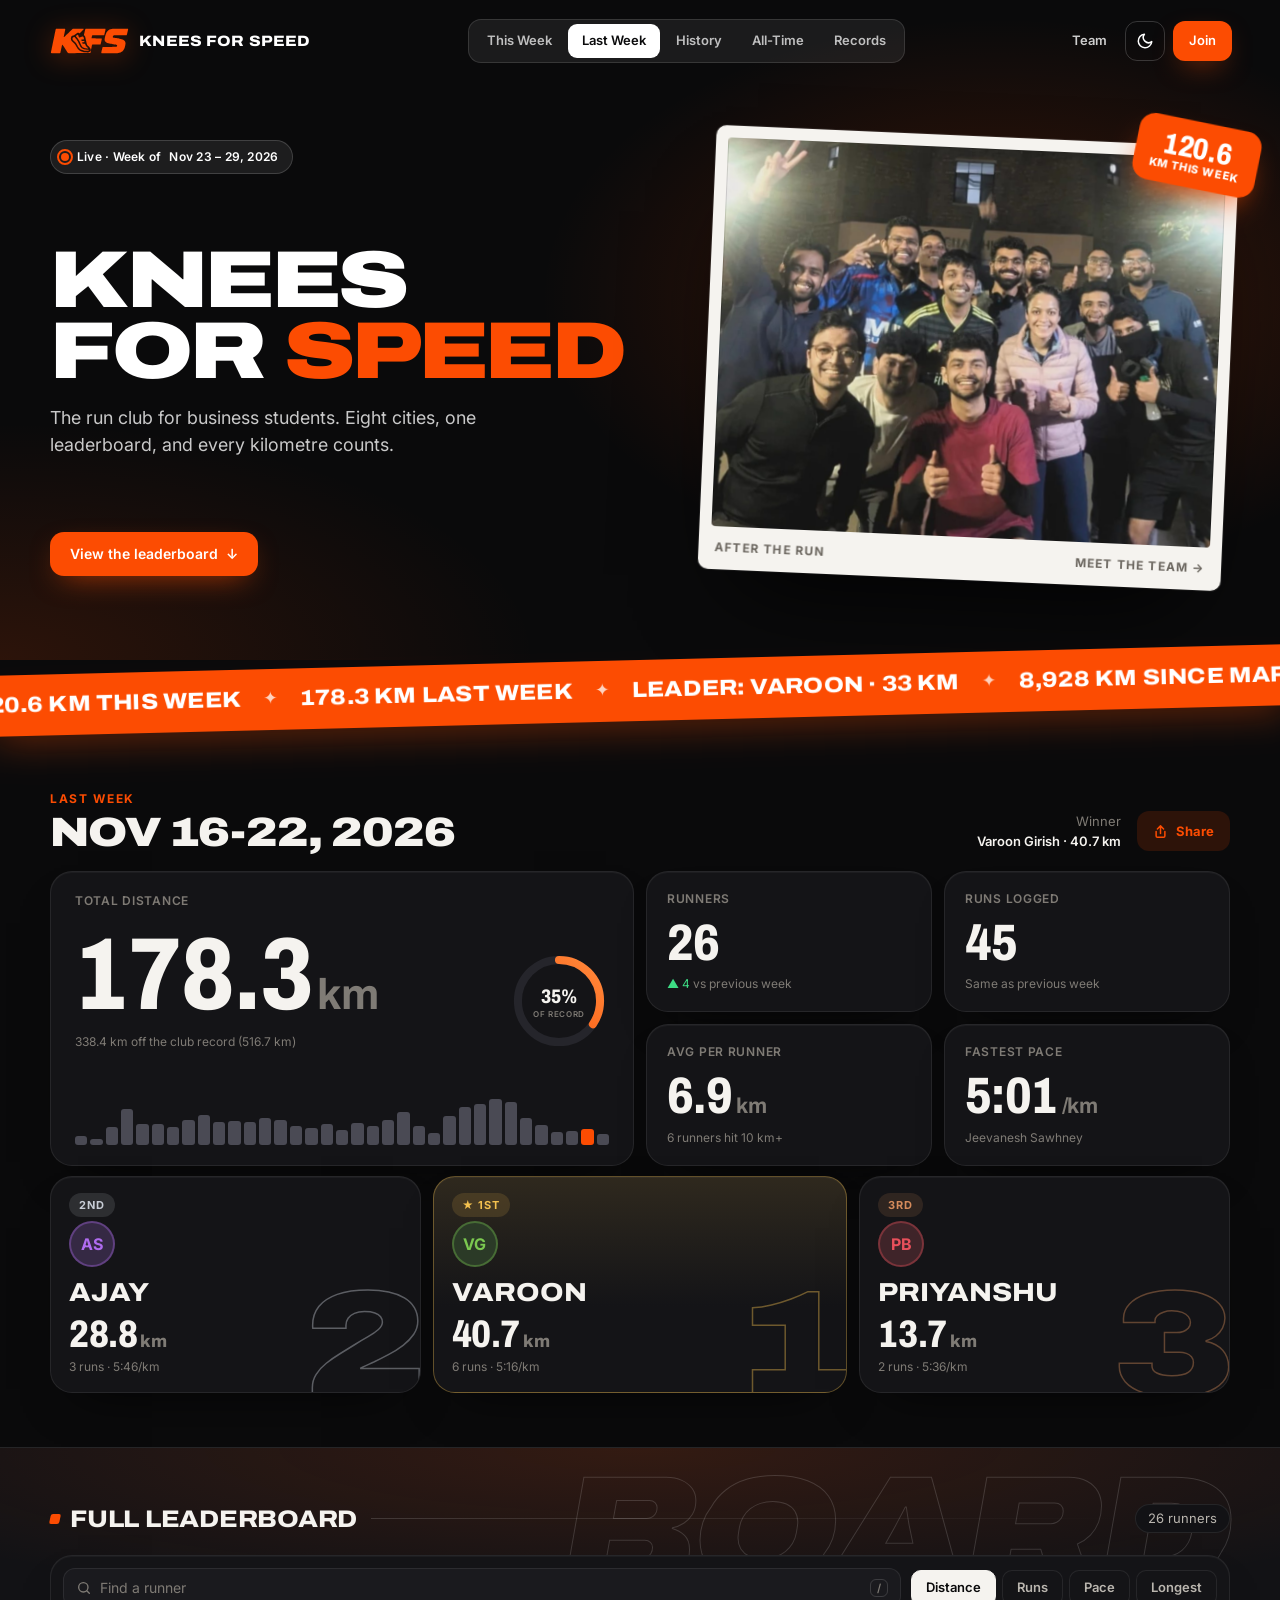
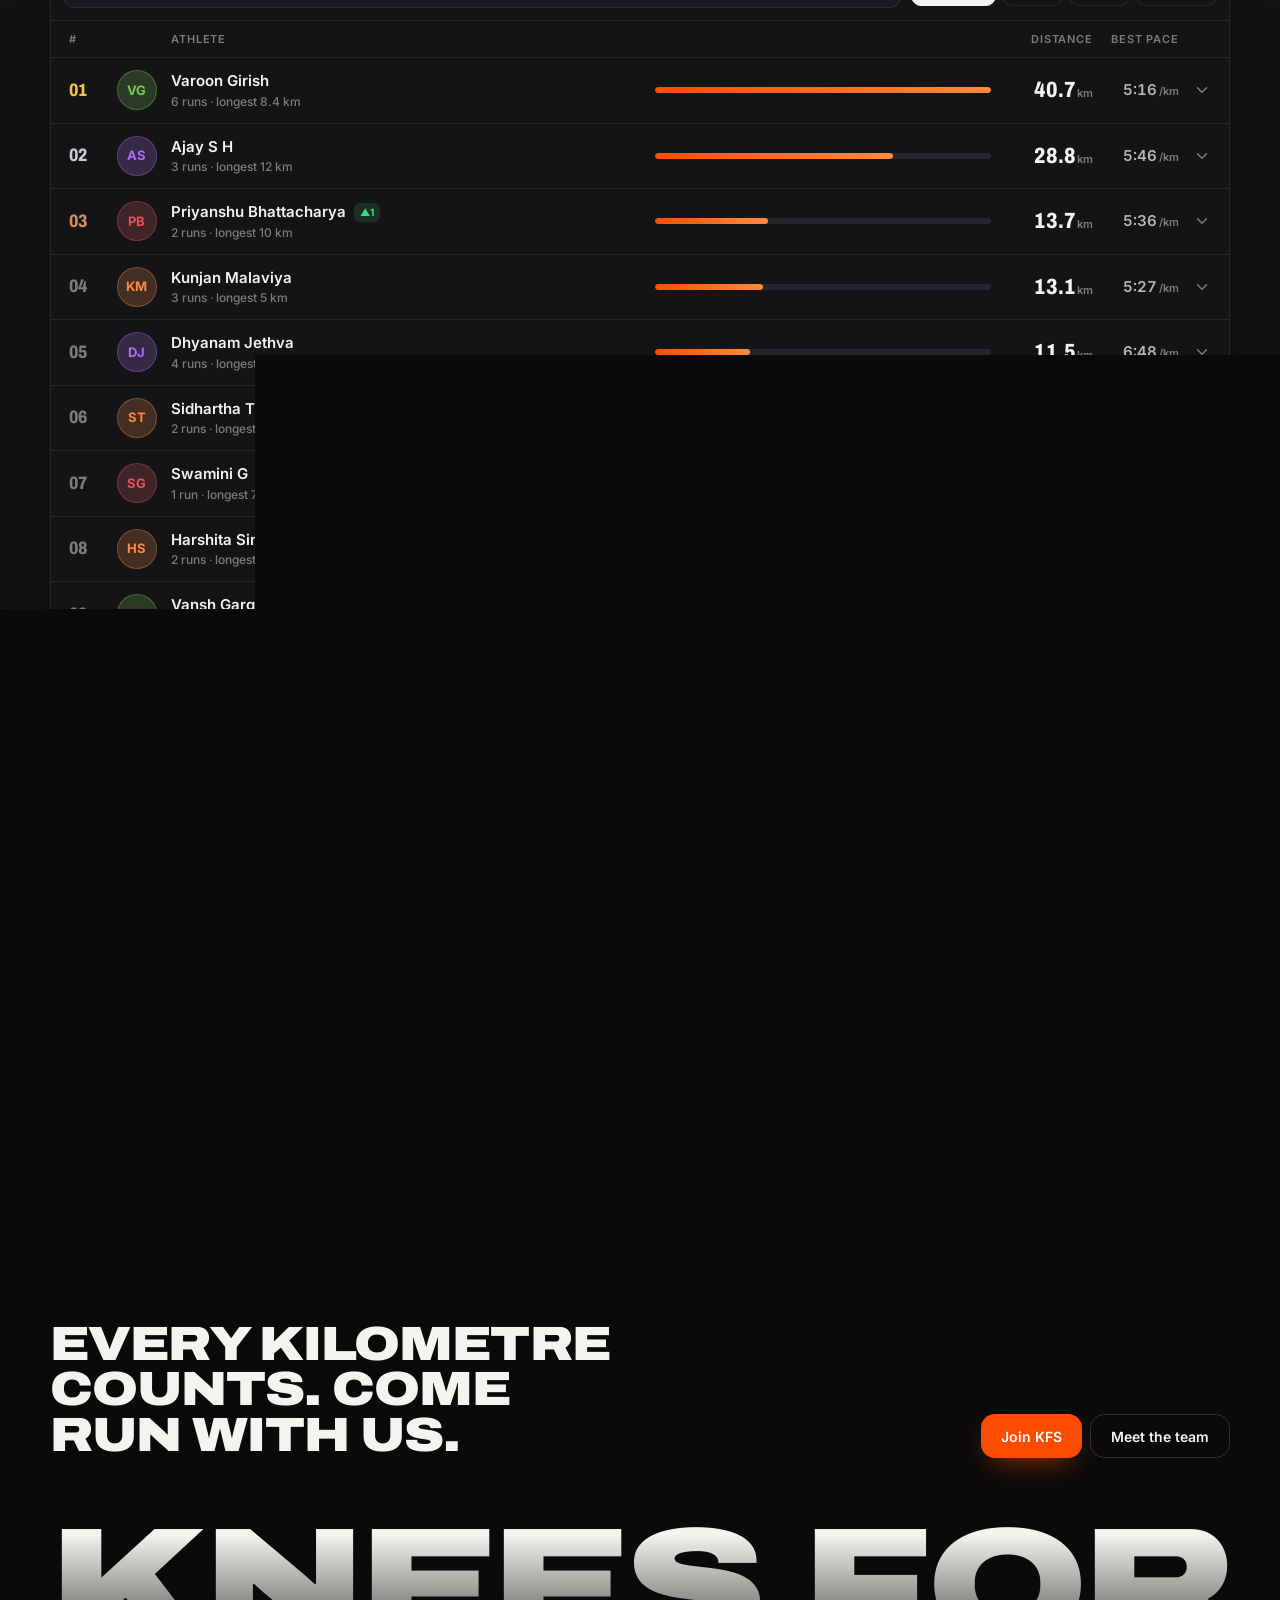
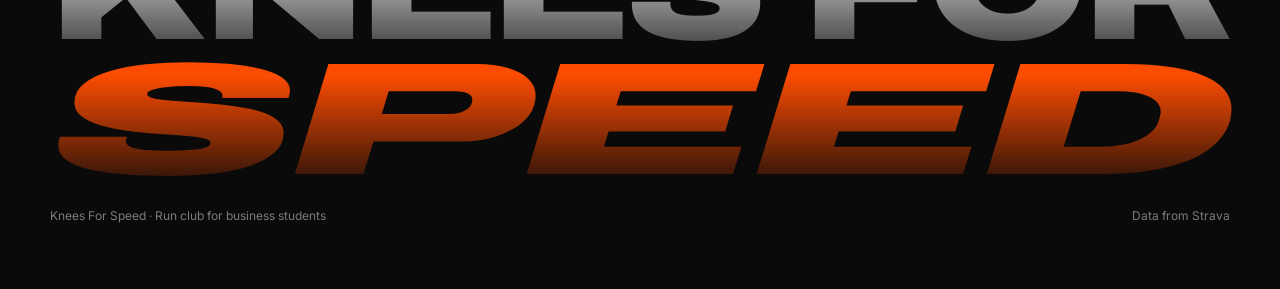
==== commit 982b622f: "auto: leaderboard update 2026-11-27" ====
--- a/index.html
+++ b/index.html
@@ -392,13 +392,13 @@
   { name: "varoon girish", distance: 33.0, runs: 4, longest: 10.2, pace: "5:34", paceVal: 334, avgPace: "5:48", avgPaceVal: 348, elev: "111m", color: "#FC4C02" },
   { name: "Kaushik Karmarkar", distance: 16.8, runs: 1, longest: 16.8, pace: "9:21", paceVal: 561, avgPace: "9:21", avgPaceVal: 561, elev: "272m", color: "#e05c00" },
   { name: "Jeevanesh Sawhney", distance: 9.2, runs: 3, longest: 5.0, pace: "4:52", paceVal: 292, avgPace: "4:59", avgPaceVal: 299, elev: "26m", color: "#d45a00" },
-  { name: "Kunjan Malaviya", distance: 7.3, runs: 2, longest: 5.1, pace: "4:58", paceVal: 298, avgPace: "5:25", avgPaceVal: 325, elev: "24m", color: "#c85500" },
-  { name: "Athul Narayanan", distance: 5.6, runs: 1, longest: 5.6, pace: "5:52", paceVal: 352, avgPace: "5:52", avgPaceVal: 352, elev: "18m", color: "#bc5000" },
-  { name: "Kshitij Ramrakhiani", distance: 5.0, runs: 1, longest: 5.0, pace: "7:12", paceVal: 432, avgPace: "7:12", avgPaceVal: 432, elev: "18m", color: "#b04b00" },
-  { name: "avaneesh d", distance: 5.0, runs: 1, longest: 5.0, pace: "7:44", paceVal: 464, avgPace: "7:44", avgPaceVal: 464, elev: "15m", color: "#a44600" },
-  { name: "ANUBHAV SINGHAL", distance: 4.9, runs: 3, longest: 2.1, pace: "6:31", paceVal: 391, avgPace: "7:28", avgPaceVal: 448, elev: "12m", color: "#984100" },
-  { name: "Abhishek Singh", distance: 4.5, runs: 1, longest: 4.5, pace: "5:39", paceVal: 339, avgPace: "5:39", avgPaceVal: 339, elev: "54m", color: "#8c3c00" },
-  { name: "Sarthak Choudhary", distance: 4.4, runs: 1, longest: 4.4, pace: "5:41", paceVal: 341, avgPace: "5:41", avgPaceVal: 341, elev: "14m", color: "#803700" },
+  { name: "Sarthak Choudhary", distance: 8.0, runs: 2, longest: 4.4, pace: "5:41", paceVal: 341, avgPace: "6:19", avgPaceVal: 379, elev: "22m", color: "#c85500" },
+  { name: "Kunjan Malaviya", distance: 7.3, runs: 2, longest: 5.1, pace: "4:58", paceVal: 298, avgPace: "5:25", avgPaceVal: 325, elev: "24m", color: "#bc5000" },
+  { name: "Athul Narayanan", distance: 5.6, runs: 1, longest: 5.6, pace: "5:52", paceVal: 352, avgPace: "5:52", avgPaceVal: 352, elev: "18m", color: "#b04b00" },
+  { name: "Kshitij Ramrakhiani", distance: 5.0, runs: 1, longest: 5.0, pace: "7:12", paceVal: 432, avgPace: "7:12", avgPaceVal: 432, elev: "18m", color: "#a44600" },
+  { name: "avaneesh d", distance: 5.0, runs: 1, longest: 5.0, pace: "7:44", paceVal: 464, avgPace: "7:44", avgPaceVal: 464, elev: "15m", color: "#984100" },
+  { name: "ANUBHAV SINGHAL", distance: 4.9, runs: 3, longest: 2.1, pace: "6:31", paceVal: 391, avgPace: "7:28", avgPaceVal: 448, elev: "12m", color: "#8c3c00" },
+  { name: "Abhishek Singh", distance: 4.5, runs: 1, longest: 4.5, pace: "5:39", paceVal: 339, avgPace: "5:39", avgPaceVal: 339, elev: "54m", color: "#803700" },
   { name: "Rishendra Chauhan", distance: 4.1, runs: 1, longest: 4.1, pace: "7:18", paceVal: 438, avgPace: "7:18", avgPaceVal: 438, elev: "--", color: "#7a3200" },
   { name: "Harshita Singh", distance: 4.0, runs: 1, longest: 4.0, pace: "6:20", paceVal: 380, avgPace: "6:20", avgPaceVal: 380, elev: "15m", color: "#742d00" },
   { name: "Srijan Shrey", distance: 3.3, runs: 1, longest: 3.3, pace: "5:41", paceVal: 341, avgPace: "5:41", avgPaceVal: 341, elev: "11m", color: "#6e2800" },
@@ -410,7 +410,7 @@
   { name: "Prabhveer Singh Khurana", distance: 0.5, runs: 1, longest: 0.5, pace: "6:04", paceVal: 364, avgPace: "6:04", avgPaceVal: 364, elev: "--", color: "#4a0e00" }
 ];
 
-const prevAthletes = ["varoon girish", "Kaushik Karmarkar", "Kunjan Malaviya", "Jeevanesh Sawhney", "Athul Narayanan", "Kshitij Ramrakhiani", "avaneesh d", "ANUBHAV SINGHAL", "Abhishek Singh", "Sarthak Choudhary", "Rishendra Chauhan", "Harshita Singh", "Srijan Shrey", "Samaksh Dhingra", "Sujal Pruthi", "Sumit Yadav", "Ajay S H", "Shivansh Agarwal", "Prabhveer Singh Khurana"];
+const prevAthletes = ["varoon girish", "Kaushik Karmarkar", "Jeevanesh Sawhney", "Kunjan Malaviya", "Athul Narayanan", "Kshitij Ramrakhiani", "avaneesh d", "ANUBHAV SINGHAL", "Abhishek Singh", "Sarthak Choudhary", "Rishendra Chauhan", "Harshita Singh", "Srijan Shrey", "Samaksh Dhingra", "Sujal Pruthi", "Sumit Yadav", "Ajay S H", "Shivansh Agarwal", "Prabhveer Singh Khurana"];
 
 const historicalWeeks = {
   "hist-week-nov16": {
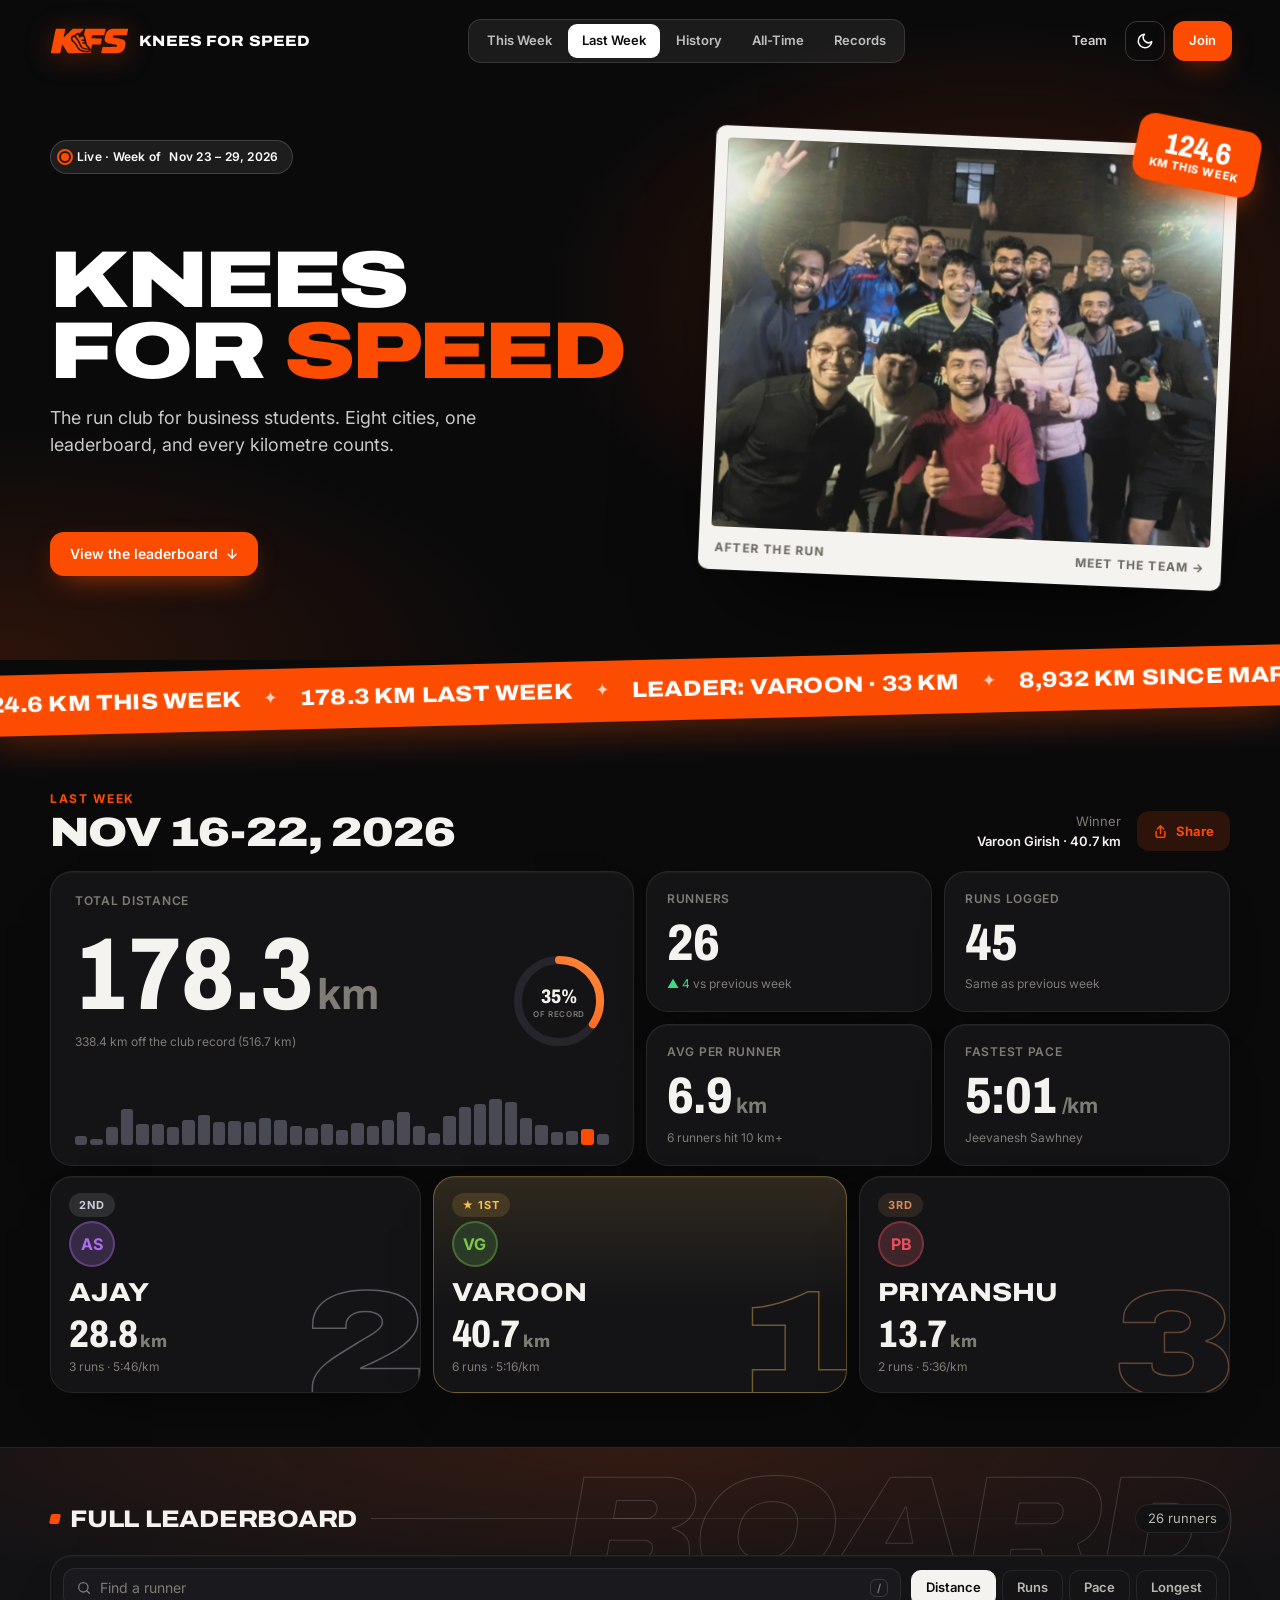
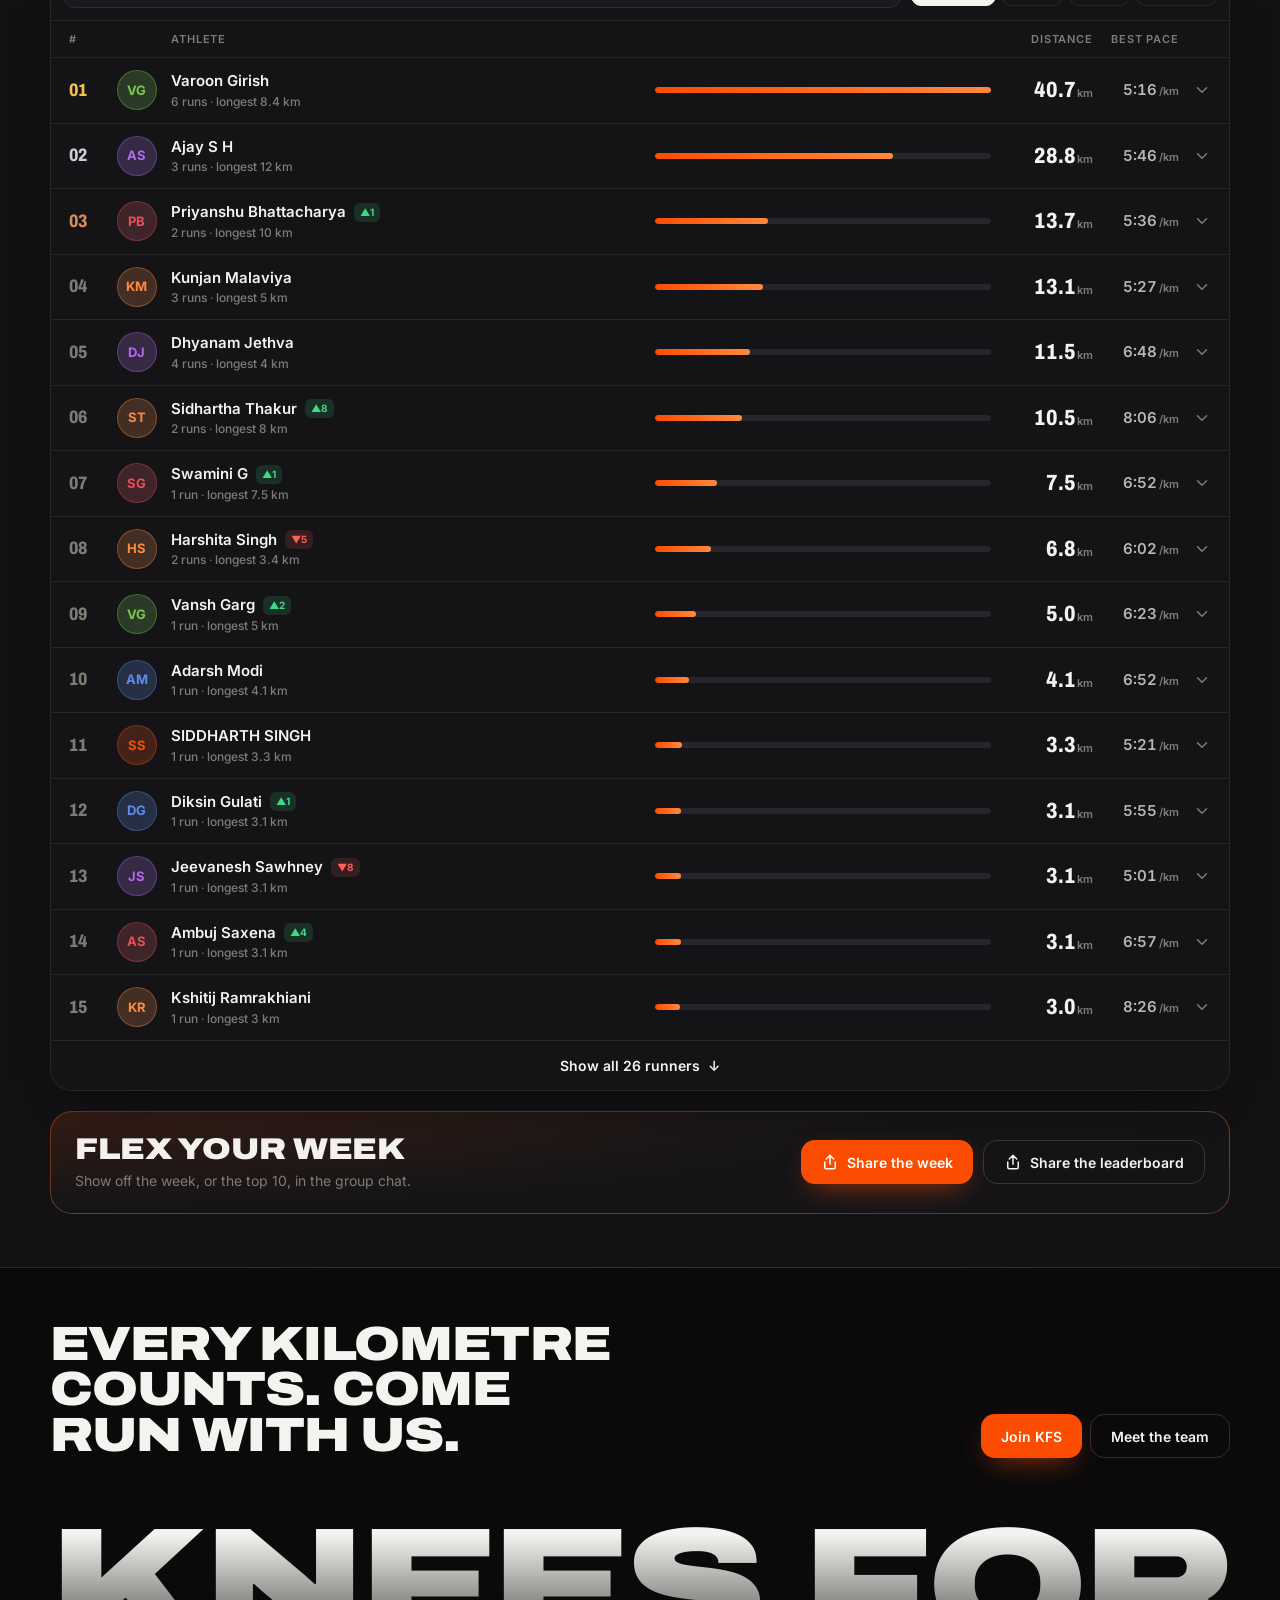
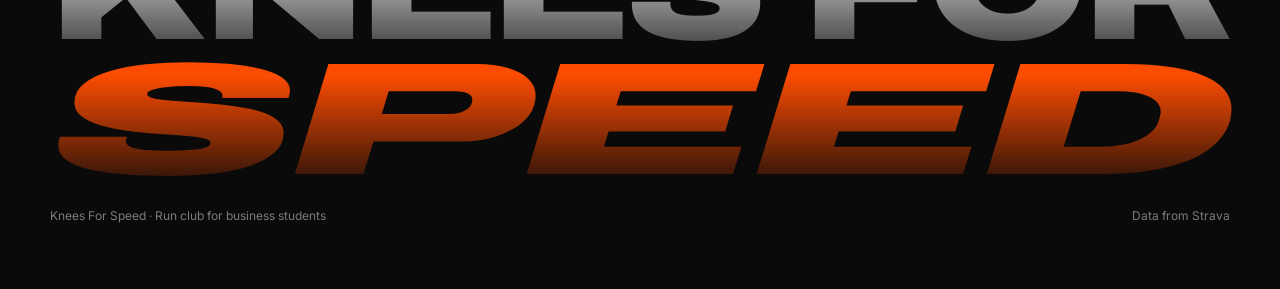
==== commit c43a5e28: "auto: leaderboard update 2026-11-27" ====
--- a/index.html
+++ b/index.html
@@ -392,14 +392,14 @@
   { name: "varoon girish", distance: 33.0, runs: 4, longest: 10.2, pace: "5:34", paceVal: 334, avgPace: "5:48", avgPaceVal: 348, elev: "111m", color: "#FC4C02" },
   { name: "Kaushik Karmarkar", distance: 16.8, runs: 1, longest: 16.8, pace: "9:21", paceVal: 561, avgPace: "9:21", avgPaceVal: 561, elev: "272m", color: "#e05c00" },
   { name: "Jeevanesh Sawhney", distance: 9.2, runs: 3, longest: 5.0, pace: "4:52", paceVal: 292, avgPace: "4:59", avgPaceVal: 299, elev: "26m", color: "#d45a00" },
-  { name: "Sarthak Choudhary", distance: 8.0, runs: 2, longest: 4.4, pace: "5:41", paceVal: 341, avgPace: "6:19", avgPaceVal: 379, elev: "22m", color: "#c85500" },
-  { name: "Kunjan Malaviya", distance: 7.3, runs: 2, longest: 5.1, pace: "4:58", paceVal: 298, avgPace: "5:25", avgPaceVal: 325, elev: "24m", color: "#bc5000" },
-  { name: "Athul Narayanan", distance: 5.6, runs: 1, longest: 5.6, pace: "5:52", paceVal: 352, avgPace: "5:52", avgPaceVal: 352, elev: "18m", color: "#b04b00" },
-  { name: "Kshitij Ramrakhiani", distance: 5.0, runs: 1, longest: 5.0, pace: "7:12", paceVal: 432, avgPace: "7:12", avgPaceVal: 432, elev: "18m", color: "#a44600" },
-  { name: "avaneesh d", distance: 5.0, runs: 1, longest: 5.0, pace: "7:44", paceVal: 464, avgPace: "7:44", avgPaceVal: 464, elev: "15m", color: "#984100" },
-  { name: "ANUBHAV SINGHAL", distance: 4.9, runs: 3, longest: 2.1, pace: "6:31", paceVal: 391, avgPace: "7:28", avgPaceVal: 448, elev: "12m", color: "#8c3c00" },
-  { name: "Abhishek Singh", distance: 4.5, runs: 1, longest: 4.5, pace: "5:39", paceVal: 339, avgPace: "5:39", avgPaceVal: 339, elev: "54m", color: "#803700" },
-  { name: "Rishendra Chauhan", distance: 4.1, runs: 1, longest: 4.1, pace: "7:18", paceVal: 438, avgPace: "7:18", avgPaceVal: 438, elev: "--", color: "#7a3200" },
+  { name: "Rishendra Chauhan", distance: 8.1, runs: 2, longest: 4.1, pace: "7:18", paceVal: 438, avgPace: "7:20", avgPaceVal: 440, elev: "--", color: "#c85500" },
+  { name: "Sarthak Choudhary", distance: 8.0, runs: 2, longest: 4.4, pace: "5:41", paceVal: 341, avgPace: "6:19", avgPaceVal: 379, elev: "22m", color: "#bc5000" },
+  { name: "Kunjan Malaviya", distance: 7.3, runs: 2, longest: 5.1, pace: "4:58", paceVal: 298, avgPace: "5:25", avgPaceVal: 325, elev: "24m", color: "#b04b00" },
+  { name: "Athul Narayanan", distance: 5.6, runs: 1, longest: 5.6, pace: "5:52", paceVal: 352, avgPace: "5:52", avgPaceVal: 352, elev: "18m", color: "#a44600" },
+  { name: "Kshitij Ramrakhiani", distance: 5.0, runs: 1, longest: 5.0, pace: "7:12", paceVal: 432, avgPace: "7:12", avgPaceVal: 432, elev: "18m", color: "#984100" },
+  { name: "avaneesh d", distance: 5.0, runs: 1, longest: 5.0, pace: "7:44", paceVal: 464, avgPace: "7:44", avgPaceVal: 464, elev: "15m", color: "#8c3c00" },
+  { name: "ANUBHAV SINGHAL", distance: 4.9, runs: 3, longest: 2.1, pace: "6:31", paceVal: 391, avgPace: "7:28", avgPaceVal: 448, elev: "12m", color: "#803700" },
+  { name: "Abhishek Singh", distance: 4.5, runs: 1, longest: 4.5, pace: "5:39", paceVal: 339, avgPace: "5:39", avgPaceVal: 339, elev: "54m", color: "#7a3200" },
   { name: "Harshita Singh", distance: 4.0, runs: 1, longest: 4.0, pace: "6:20", paceVal: 380, avgPace: "6:20", avgPaceVal: 380, elev: "15m", color: "#742d00" },
   { name: "Srijan Shrey", distance: 3.3, runs: 1, longest: 3.3, pace: "5:41", paceVal: 341, avgPace: "5:41", avgPaceVal: 341, elev: "11m", color: "#6e2800" },
   { name: "Samaksh Dhingra", distance: 2.5, runs: 1, longest: 2.5, pace: "6:15", paceVal: 375, avgPace: "6:15", avgPaceVal: 375, elev: "10m", color: "#682300" },
@@ -410,7 +410,7 @@
   { name: "Prabhveer Singh Khurana", distance: 0.5, runs: 1, longest: 0.5, pace: "6:04", paceVal: 364, avgPace: "6:04", avgPaceVal: 364, elev: "--", color: "#4a0e00" }
 ];
 
-const prevAthletes = ["varoon girish", "Kaushik Karmarkar", "Jeevanesh Sawhney", "Kunjan Malaviya", "Athul Narayanan", "Kshitij Ramrakhiani", "avaneesh d", "ANUBHAV SINGHAL", "Abhishek Singh", "Sarthak Choudhary", "Rishendra Chauhan", "Harshita Singh", "Srijan Shrey", "Samaksh Dhingra", "Sujal Pruthi", "Sumit Yadav", "Ajay S H", "Shivansh Agarwal", "Prabhveer Singh Khurana"];
+const prevAthletes = ["varoon girish", "Kaushik Karmarkar", "Jeevanesh Sawhney", "Sarthak Choudhary", "Kunjan Malaviya", "Athul Narayanan", "Kshitij Ramrakhiani", "avaneesh d", "ANUBHAV SINGHAL", "Abhishek Singh", "Rishendra Chauhan", "Harshita Singh", "Srijan Shrey", "Samaksh Dhingra", "Sujal Pruthi", "Sumit Yadav", "Ajay S H", "Shivansh Agarwal", "Prabhveer Singh Khurana"];
 
 const historicalWeeks = {
   "hist-week-nov16": {
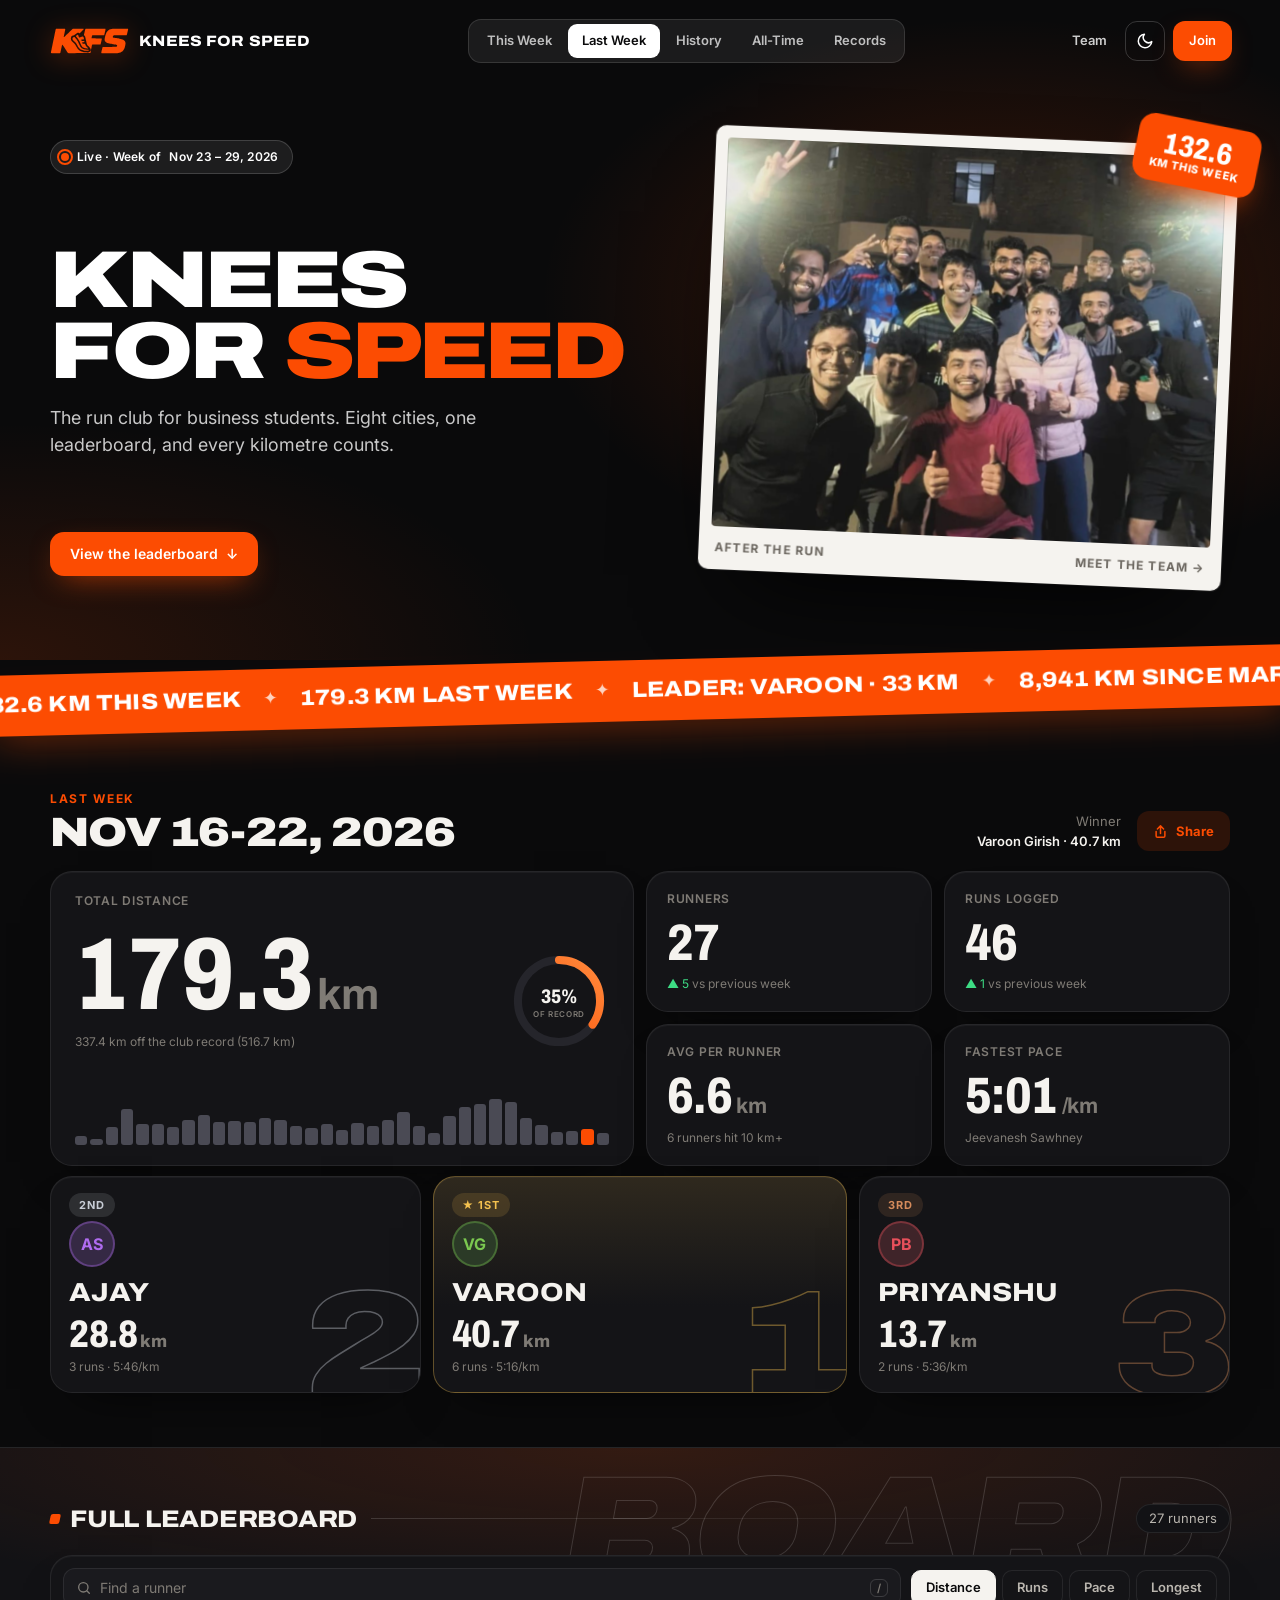
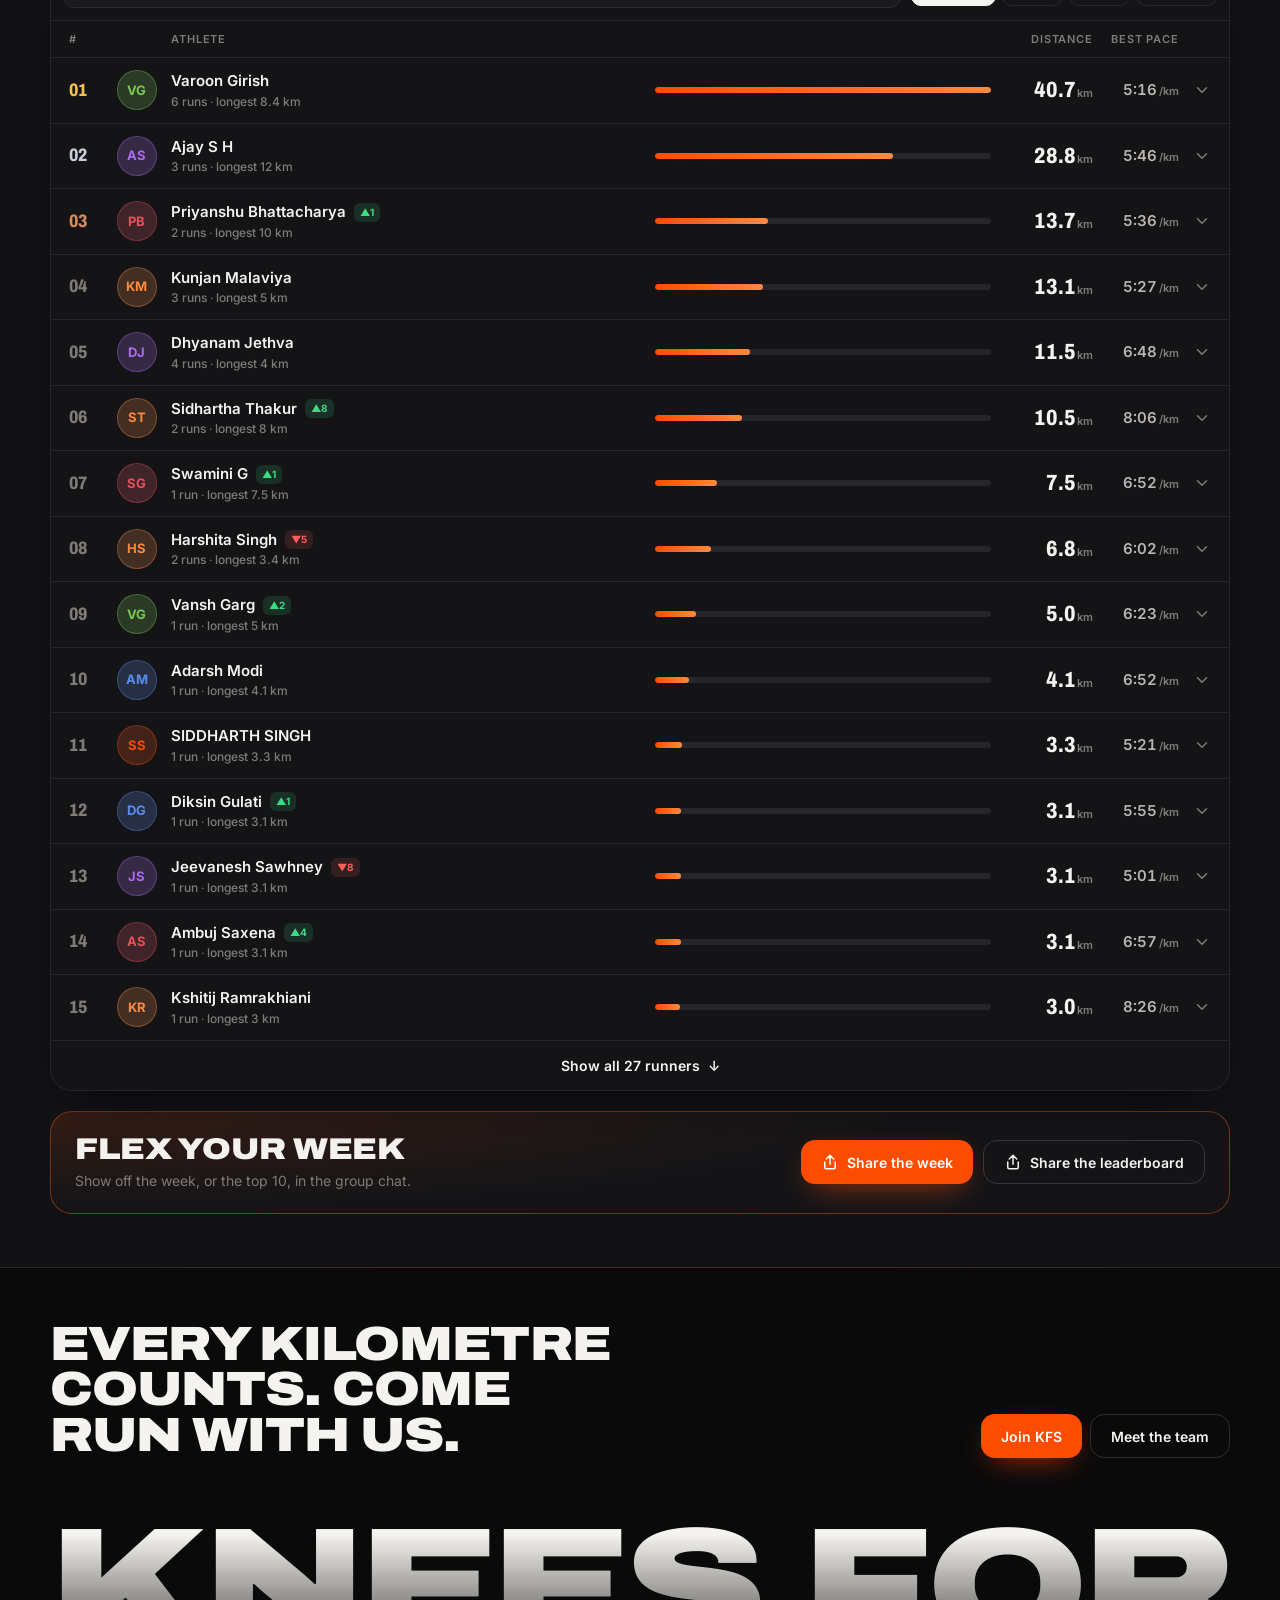
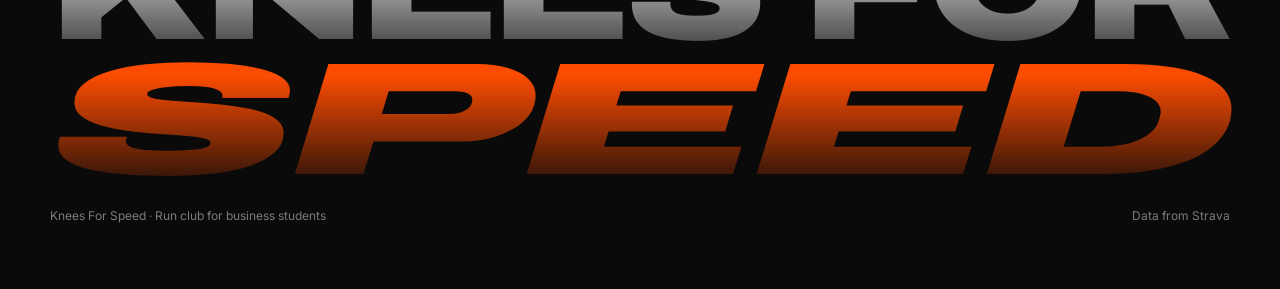
==== commit 03f94f38: "auto: leaderboard update 2026-11-28" ====
--- a/index.html
+++ b/index.html
@@ -184,9 +184,9 @@
         <div>
           <div class="hist-week-title">Nov 16 – 22, 2026</div>
           <div class="hist-week-meta">
-            <span><strong>26</strong> runners</span>
-            <span><strong>178.3</strong> km total</span>
-            <span><strong>45</strong> runs</span>
+            <span><strong>27</strong> runners</span>
+            <span><strong>179.3</strong> km total</span>
+            <span><strong>46</strong> runs</span>
           </div>
         </div>
         <span class="hist-chevron">▼</span>
@@ -372,7 +372,7 @@
 <script>
 const hofData = {
   speed: {
-    "5K":  [{name:"Sidharth Nair",time:1239,timeStr:"20:39",pace:"4:07/km",attempts:[{timeStr:"20:39",pace:"4:07/km"},{timeStr:"21:58",pace:"4:23/km"},{timeStr:"22:32",pace:"4:29/km"},{timeStr:"23:39",pace:"4:43/km"},{timeStr:"23:47",pace:"4:45/km"}]},{name:"Swamini G",time:1359,timeStr:"22:39",pace:"4:31/km",attempts:[{timeStr:"22:39",pace:"4:31/km"},{timeStr:"26:03",pace:"5:12/km"},{timeStr:"29:18",pace:"5:50/km"},{timeStr:"31:13",pace:"6:11/km"},{timeStr:"32:28",pace:"6:28/km"}]},{name:"Bhargav Kumare",time:1380,timeStr:"23:00",pace:"4:36/km",attempts:[{timeStr:"23:00",pace:"4:36/km"},{timeStr:"24:00",pace:"4:48/km"},{timeStr:"26:36",pace:"5:05/km"},{timeStr:"27:00",pace:"4:49/km"},{timeStr:"39:35",pace:"7:55/km"}]},{name:"Abhishek Singh",time:1410,timeStr:"23:30",pace:"4:42/km",attempts:[{timeStr:"23:30",pace:"4:42/km"},{timeStr:"23:47",pace:"4:42/km"},{timeStr:"24:09",pace:"4:38/km"},{timeStr:"24:17",pace:"4:50/km"},{timeStr:"24:23",pace:"4:51/km"}]},{name:"varoon girish",time:1464,timeStr:"24:24",pace:"4:51/km",attempts:[{timeStr:"24:24",pace:"4:51/km"},{timeStr:"24:39",pace:"4:55/km"},{timeStr:"26:30",pace:"5:17/km"},{timeStr:"26:49",pace:"5:21/km"},{timeStr:"34:22",pace:"6:39/km"}]},{name:"Aditya Mudgal",time:1483,timeStr:"24:43",pace:"4:55/km",attempts:[{timeStr:"24:43",pace:"4:55/km"},{timeStr:"26:31",pace:"5:15/km"},{timeStr:"27:31",pace:"5:29/km"},{timeStr:"27:42",pace:"5:30/km"},{timeStr:"29:37",pace:"5:51/km"}]},{name:"Raj Thakrar",time:1497,timeStr:"24:57",pace:"4:59/km",attempts:[{timeStr:"24:57",pace:"4:59/km"},{timeStr:"26:57",pace:"5:23/km"},{timeStr:"31:50",pace:"6:21/km"},{timeStr:"31:52",pace:"6:22/km"},{timeStr:"32:24",pace:"6:24/km"}]},{name:"Jeevanesh Sawhney",time:1498,timeStr:"24:58",pace:"4:59/km",attempts:[{timeStr:"24:58",pace:"4:59/km"},{timeStr:"28:09",pace:"5:28/km"},{timeStr:"30:08",pace:"6:00/km"}]}],
+    "5K":  [{name:"Sidharth Nair",time:1239,timeStr:"20:39",pace:"4:07/km",attempts:[{timeStr:"20:39",pace:"4:07/km"},{timeStr:"21:58",pace:"4:23/km"},{timeStr:"22:32",pace:"4:29/km"},{timeStr:"23:39",pace:"4:43/km"},{timeStr:"23:47",pace:"4:45/km"}]},{name:"Swamini G",time:1359,timeStr:"22:39",pace:"4:31/km",attempts:[{timeStr:"22:39",pace:"4:31/km"},{timeStr:"26:03",pace:"5:12/km"},{timeStr:"29:18",pace:"5:50/km"},{timeStr:"31:13",pace:"6:11/km"},{timeStr:"32:28",pace:"6:28/km"}]},{name:"Bhargav Kumare",time:1380,timeStr:"23:00",pace:"4:36/km",attempts:[{timeStr:"23:00",pace:"4:36/km"},{timeStr:"24:00",pace:"4:48/km"},{timeStr:"26:36",pace:"5:05/km"},{timeStr:"27:00",pace:"4:49/km"},{timeStr:"39:35",pace:"7:55/km"}]},{name:"Abhishek Singh",time:1410,timeStr:"23:30",pace:"4:42/km",attempts:[{timeStr:"23:30",pace:"4:42/km"},{timeStr:"23:47",pace:"4:42/km"},{timeStr:"24:09",pace:"4:38/km"},{timeStr:"24:17",pace:"4:50/km"},{timeStr:"24:23",pace:"4:51/km"}]},{name:"varoon girish",time:1464,timeStr:"24:24",pace:"4:51/km",attempts:[{timeStr:"24:24",pace:"4:51/km"},{timeStr:"24:39",pace:"4:55/km"},{timeStr:"26:30",pace:"5:17/km"},{timeStr:"26:49",pace:"5:21/km"},{timeStr:"34:22",pace:"6:39/km"}]},{name:"Aditya Mudgal",time:1483,timeStr:"24:43",pace:"4:55/km",attempts:[{timeStr:"24:43",pace:"4:55/km"},{timeStr:"26:31",pace:"5:15/km"},{timeStr:"27:31",pace:"5:29/km"},{timeStr:"27:42",pace:"5:30/km"},{timeStr:"29:37",pace:"5:51/km"}]},{name:"Raj Thakrar",time:1497,timeStr:"24:57",pace:"4:59/km",attempts:[{timeStr:"24:57",pace:"4:59/km"},{timeStr:"26:57",pace:"5:23/km"},{timeStr:"31:50",pace:"6:21/km"},{timeStr:"31:52",pace:"6:22/km"},{timeStr:"32:24",pace:"6:24/km"}]},{name:"Jeevanesh Sawhney",time:1498,timeStr:"24:58",pace:"4:59/km",attempts:[{timeStr:"24:58",pace:"4:59/km"},{timeStr:"26:24",pace:"5:15/km"},{timeStr:"28:09",pace:"5:28/km"},{timeStr:"30:08",pace:"6:00/km"}]}],
     "10K": [{name:"Sidharth Nair",time:2866,timeStr:"47:46",pace:"4:46/km",attempts:[{timeStr:"47:46",pace:"4:46/km"},{timeStr:"49:23",pace:"4:55/km"},{timeStr:"49:42",pace:"4:57/km"},{timeStr:"49:51",pace:"4:58/km"},{timeStr:"52:10",pace:"5:12/km"}]},{name:"Abhishek Singh",time:2905,timeStr:"48:25",pace:"4:50/km",attempts:[{timeStr:"48:25",pace:"4:50/km"},{timeStr:"50:14",pace:"5:13/km"},{timeStr:"57:41",pace:"5:41/km"},{timeStr:"1:02:52",pace:"6:10/km"}]},{name:"Rishendra Chauhan",time:3128,timeStr:"52:08",pace:"5:12/km",attempts:[{timeStr:"52:08",pace:"5:12/km"},{timeStr:"54:49",pace:"5:28/km"},{timeStr:"55:38",pace:"5:33/km"},{timeStr:"56:07",pace:"5:36/km"},{timeStr:"1:00:00",pace:"5:59/km"}]},{name:"Bhargav Kumare",time:3233,timeStr:"53:53",pace:"5:22/km",attempts:[{timeStr:"53:53",pace:"5:22/km"},{timeStr:"55:22",pace:"5:31/km"},{timeStr:"57:14",pace:"5:43/km"},{timeStr:"58:02",pace:"5:47/km"},{timeStr:"59:20",pace:"5:54/km"}]},{name:"Niranjan Neelakantan",time:3317,timeStr:"55:17",pace:"5:31/km",attempts:[{timeStr:"55:17",pace:"5:31/km"},{timeStr:"1:00:37",pace:"6:03/km"},{timeStr:"1:01:10",pace:"6:02/km"},{timeStr:"1:05:40",pace:"6:33/km"}]},{name:"Priyanshu Bhattacharya",time:3366,timeStr:"56:06",pace:"5:36/km",attempts:[{timeStr:"56:06",pace:"5:36/km"}]},{name:"Jeevanesh Sawhney",time:3401,timeStr:"56:41",pace:"5:30/km",attempts:[{timeStr:"56:41",pace:"5:30/km"}]},{name:"Raj Thakrar",time:3416,timeStr:"56:56",pace:"5:41/km",attempts:[{timeStr:"56:56",pace:"5:41/km"},{timeStr:"1:00:00",pace:"6:00/km"},{timeStr:"2:18:00",pace:"13:24/km"}]}],
     "21K": [{name:"Sidharth Nair",time:5901,timeStr:"1:38:21",pace:"4:33/km",attempts:[{timeStr:"1:38:21",pace:"4:33/km"},{timeStr:"1:41:42",pace:"4:49/km"},{timeStr:"1:44:23",pace:"4:56/km"},{timeStr:"1:47:32",pace:"5:05/km"},{timeStr:"1:57:49",pace:"5:34/km"}]},{name:"varoon girish",time:6859,timeStr:"1:54:19",pace:"5:20/km",attempts:[{timeStr:"1:54:19",pace:"5:20/km"}]},{name:"Rishendra Chauhan",time:7226,timeStr:"2:00:26",pace:"5:42/km",attempts:[{timeStr:"2:00:26",pace:"5:42/km"}]},{name:"Ashok Kumar",time:7537,timeStr:"2:05:37",pace:"5:57/km",attempts:[{timeStr:"2:05:37",pace:"5:57/km"}]},{name:"Bhargav Kumare",time:8095,timeStr:"2:14:55",pace:"6:23/km",attempts:[{timeStr:"2:14:55",pace:"6:23/km"}]},{name:"Rachit Mittal",time:8149,timeStr:"2:15:49",pace:"6:20/km",attempts:[{timeStr:"2:15:49",pace:"6:20/km"}]},{name:"Anurup De",time:8409,timeStr:"2:20:09",pace:"6:31/km",attempts:[{timeStr:"2:20:09",pace:"6:31/km"},{timeStr:"2:41:21",pace:"7:37/km"}]},{name:"Swamini G",time:8467,timeStr:"2:21:07",pace:"6:37/km",attempts:[{timeStr:"2:21:07",pace:"6:37/km"}]}],
     "42K": [{name:"Bhargav Kumare",time:17431,timeStr:"4:50:31",pace:"6:38/km",attempts:[{timeStr:"4:50:31",pace:"6:38/km"}]}]
@@ -391,7 +391,7 @@
 const athletes = [
   { name: "varoon girish", distance: 33.0, runs: 4, longest: 10.2, pace: "5:34", paceVal: 334, avgPace: "5:48", avgPaceVal: 348, elev: "111m", color: "#FC4C02" },
   { name: "Kaushik Karmarkar", distance: 16.8, runs: 1, longest: 16.8, pace: "9:21", paceVal: 561, avgPace: "9:21", avgPaceVal: 561, elev: "272m", color: "#e05c00" },
-  { name: "Jeevanesh Sawhney", distance: 9.2, runs: 3, longest: 5.0, pace: "4:52", paceVal: 292, avgPace: "4:59", avgPaceVal: 299, elev: "26m", color: "#d45a00" },
+  { name: "Jeevanesh Sawhney", distance: 14.2, runs: 4, longest: 5.0, pace: "4:52", paceVal: 292, avgPace: "5:05", avgPaceVal: 305, elev: "41m", color: "#d45a00" },
   { name: "Rishendra Chauhan", distance: 8.1, runs: 2, longest: 4.1, pace: "7:18", paceVal: 438, avgPace: "7:20", avgPaceVal: 440, elev: "--", color: "#c85500" },
   { name: "Sarthak Choudhary", distance: 8.0, runs: 2, longest: 4.4, pace: "5:41", paceVal: 341, avgPace: "6:19", avgPaceVal: 379, elev: "22m", color: "#bc5000" },
   { name: "Kunjan Malaviya", distance: 7.3, runs: 2, longest: 5.1, pace: "4:58", paceVal: 298, avgPace: "5:25", avgPaceVal: 325, elev: "24m", color: "#b04b00" },
@@ -402,15 +402,16 @@
   { name: "Abhishek Singh", distance: 4.5, runs: 1, longest: 4.5, pace: "5:39", paceVal: 339, avgPace: "5:39", avgPaceVal: 339, elev: "54m", color: "#7a3200" },
   { name: "Harshita Singh", distance: 4.0, runs: 1, longest: 4.0, pace: "6:20", paceVal: 380, avgPace: "6:20", avgPaceVal: 380, elev: "15m", color: "#742d00" },
   { name: "Srijan Shrey", distance: 3.3, runs: 1, longest: 3.3, pace: "5:41", paceVal: 341, avgPace: "5:41", avgPaceVal: 341, elev: "11m", color: "#6e2800" },
-  { name: "Samaksh Dhingra", distance: 2.5, runs: 1, longest: 2.5, pace: "6:15", paceVal: 375, avgPace: "6:15", avgPaceVal: 375, elev: "10m", color: "#682300" },
-  { name: "Sujal Pruthi", distance: 2.3, runs: 1, longest: 2.3, pace: "7:01", paceVal: 421, avgPace: "7:01", avgPaceVal: 421, elev: "--", color: "#621e00" },
-  { name: "Sumit Yadav", distance: 2.1, runs: 2, longest: 1.8, pace: "6:38", paceVal: 398, avgPace: "6:49", avgPaceVal: 409, elev: "12m", color: "#5c1900" },
-  { name: "Ajay S H", distance: 1.5, runs: 1, longest: 1.5, pace: "6:21", paceVal: 381, avgPace: "6:21", avgPaceVal: 381, elev: "2m", color: "#561500" },
-  { name: "Shivansh Agarwal", distance: 1.0, runs: 1, longest: 1.0, pace: "5:24", paceVal: 324, avgPace: "5:24", avgPaceVal: 324, elev: "4m", color: "#501100" },
-  { name: "Prabhveer Singh Khurana", distance: 0.5, runs: 1, longest: 0.5, pace: "6:04", paceVal: 364, avgPace: "6:04", avgPaceVal: 364, elev: "--", color: "#4a0e00" }
+  { name: "Utsav Wadhwa", distance: 3.0, runs: 1, longest: 3.0, pace: "6:29", paceVal: 389, avgPace: "6:29", avgPaceVal: 389, elev: "--", color: "#682300" },
+  { name: "Samaksh Dhingra", distance: 2.5, runs: 1, longest: 2.5, pace: "6:15", paceVal: 375, avgPace: "6:15", avgPaceVal: 375, elev: "10m", color: "#621e00" },
+  { name: "Sujal Pruthi", distance: 2.3, runs: 1, longest: 2.3, pace: "7:01", paceVal: 421, avgPace: "7:01", avgPaceVal: 421, elev: "--", color: "#5c1900" },
+  { name: "Sumit Yadav", distance: 2.1, runs: 2, longest: 1.8, pace: "6:38", paceVal: 398, avgPace: "6:49", avgPaceVal: 409, elev: "12m", color: "#561500" },
+  { name: "Ajay S H", distance: 1.5, runs: 1, longest: 1.5, pace: "6:21", paceVal: 381, avgPace: "6:21", avgPaceVal: 381, elev: "2m", color: "#501100" },
+  { name: "Shivansh Agarwal", distance: 1.0, runs: 1, longest: 1.0, pace: "5:24", paceVal: 324, avgPace: "5:24", avgPaceVal: 324, elev: "4m", color: "#4a0e00" },
+  { name: "Prabhveer Singh Khurana", distance: 0.5, runs: 1, longest: 0.5, pace: "6:04", paceVal: 364, avgPace: "6:04", avgPaceVal: 364, elev: "--", color: "#440b00" }
 ];
 
-const prevAthletes = ["varoon girish", "Kaushik Karmarkar", "Jeevanesh Sawhney", "Sarthak Choudhary", "Kunjan Malaviya", "Athul Narayanan", "Kshitij Ramrakhiani", "avaneesh d", "ANUBHAV SINGHAL", "Abhishek Singh", "Rishendra Chauhan", "Harshita Singh", "Srijan Shrey", "Samaksh Dhingra", "Sujal Pruthi", "Sumit Yadav", "Ajay S H", "Shivansh Agarwal", "Prabhveer Singh Khurana"];
+const prevAthletes = ["varoon girish", "Kaushik Karmarkar", "Jeevanesh Sawhney", "Rishendra Chauhan", "Sarthak Choudhary", "Kunjan Malaviya", "Athul Narayanan", "Kshitij Ramrakhiani", "avaneesh d", "ANUBHAV SINGHAL", "Abhishek Singh", "Harshita Singh", "Srijan Shrey", "Samaksh Dhingra", "Sujal Pruthi", "Sumit Yadav", "Ajay S H", "Shivansh Agarwal", "Prabhveer Singh Khurana"];
 
 const historicalWeeks = {
   "hist-week-nov16": {
@@ -441,6 +442,7 @@
       { name: "Sujal Pruthi", distance: 1.8, runs: 1, longest: 1.8, pace: "7:17", paceVal: 437, avgPace: "7:17", avgPaceVal: 437, elev: "--" },
       { name: "avaneesh d", distance: 1.5, runs: 2, longest: 1.4, pace: "7:31", paceVal: 451, avgPace: "8:23", avgPaceVal: 503, elev: "--" },
       { name: "Autri Boruah", distance: 1.2, runs: 2, longest: 0.8, pace: "28:20", paceVal: 1700, avgPace: "31:37", avgPaceVal: 1897, elev: "--" },
+      { name: "Utsav Wadhwa", distance: 1.0, runs: 1, longest: 1.0, pace: "8:17", paceVal: 497, avgPace: "8:17", avgPaceVal: 497, elev: "--" },
       { name: "Prabhveer Singh Khurana", distance: 0.9, runs: 1, longest: 0.9, pace: "7:15", paceVal: 435, avgPace: "7:15", avgPaceVal: 435, elev: "--" }
     ]
   },
